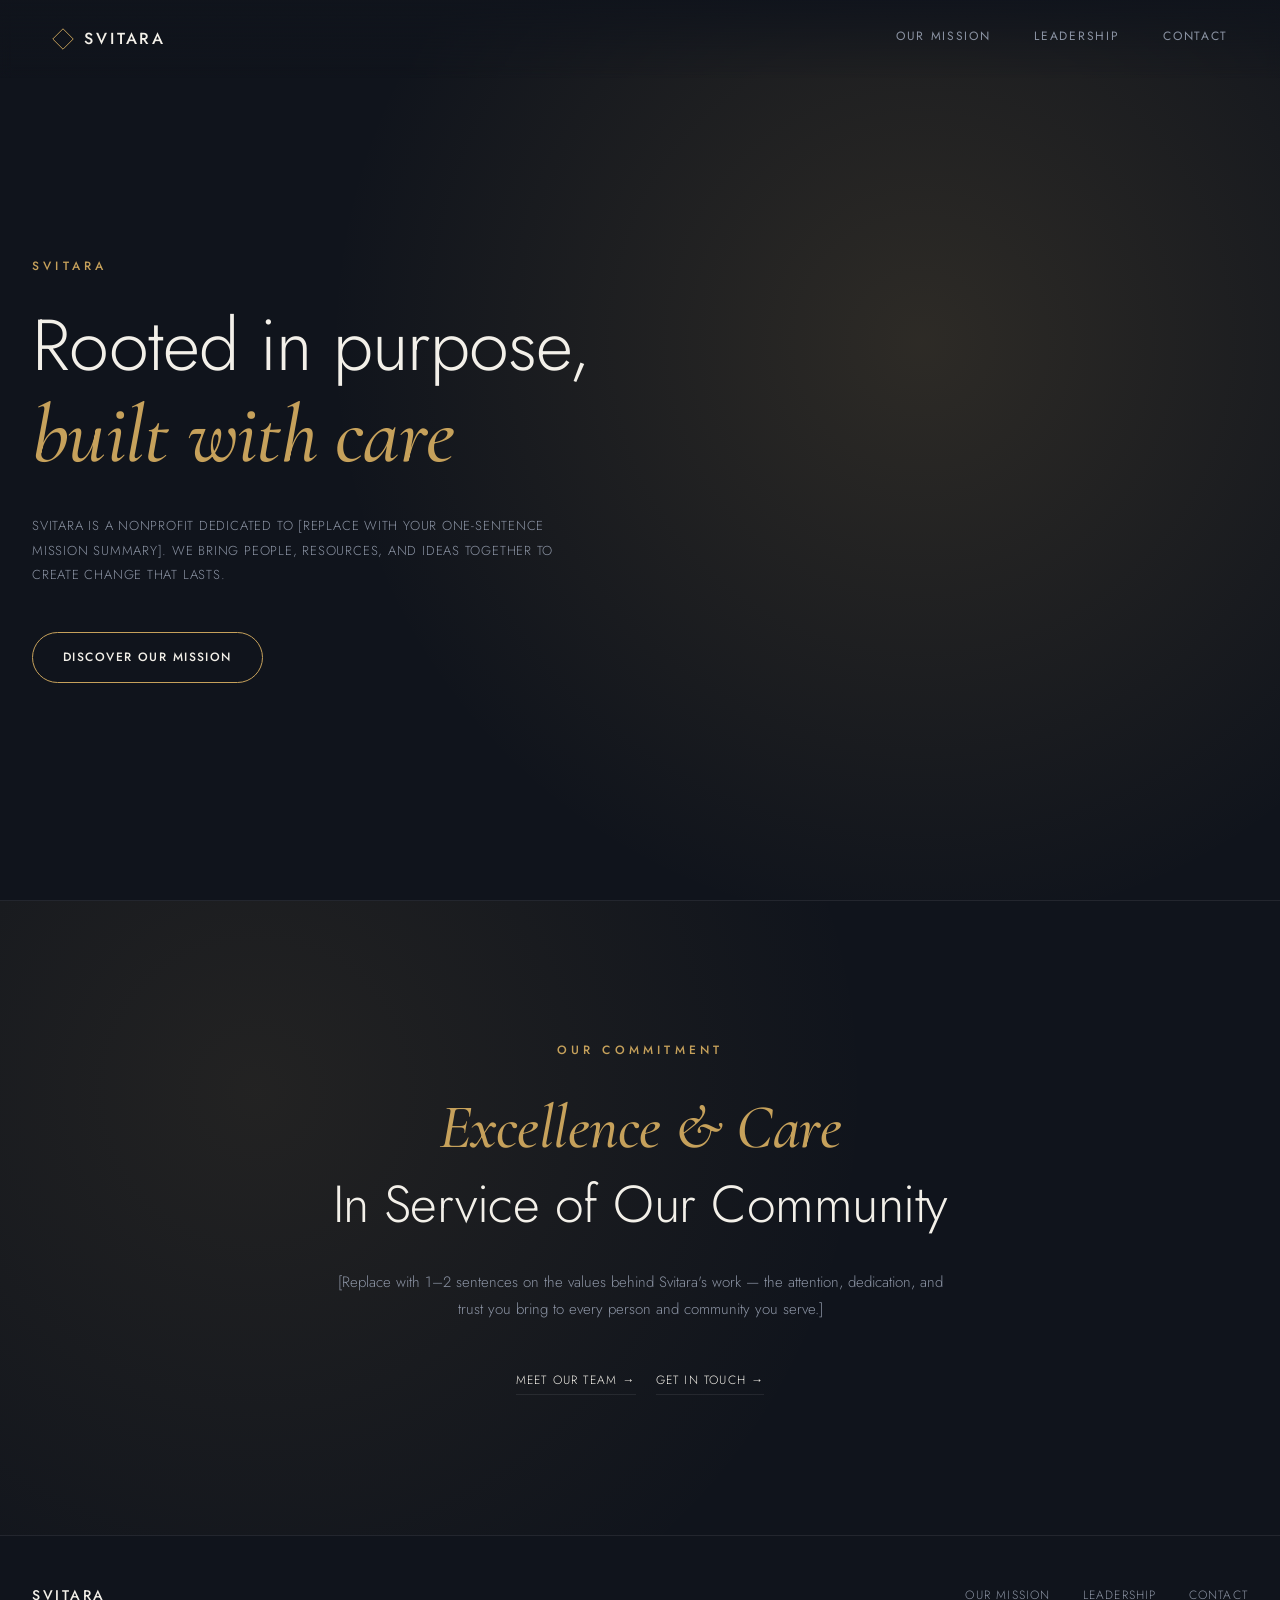
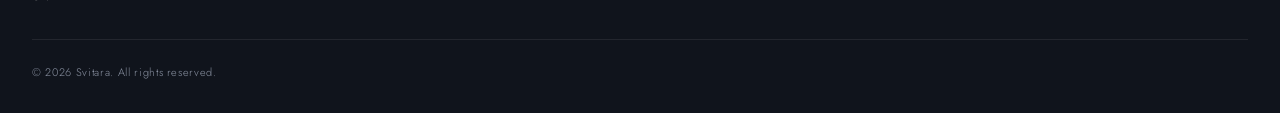
==== index.html @ e7732df7 "Initial site" ====
<!DOCTYPE html>
<html lang="en">
<head>
<meta charset="UTF-8">
<meta name="viewport" content="width=device-width, initial-scale=1.0">
<title>Svitara</title>
<meta name="description" content="Svitara is a nonprofit organization committed to creating lasting, positive change.">
<meta property="og:title" content="Svitara">
<meta property="og:description" content="Svitara is a nonprofit organization committed to creating lasting, positive change.">
<meta property="og:type" content="website">
<link rel="icon" type="image/svg+xml" href="data:image/svg+xml,%3Csvg xmlns='http://www.w3.org/2000/svg' viewBox='0 0 28 28'%3E%3Crect width='28' height='28' fill='%2310141c'/%3E%3Cpath d='M14 4L24 14L14 24L4 14Z' stroke='%23c6a15b' stroke-width='2' fill='none'/%3E%3C/svg%3E">
<link rel="preconnect" href="https://fonts.googleapis.com">
<link rel="preconnect" href="https://fonts.gstatic.com" crossorigin>
<link href="https://fonts.googleapis.com/css2?family=Cormorant+Garamond:ital,wght@0,500;1,500;1,600&family=Jost:wght@300;400;500&display=swap" rel="stylesheet">
<link rel="stylesheet" href="css/styles.css">
</head>
<body>

<header class="site-header">
  <div class="header-inner">
    <a href="index.html" class="logo">
      <svg width="22" height="22" viewBox="0 0 28 28" fill="none"><path d="M14 1L27 14L14 27L1 14Z" stroke="currentColor" stroke-width="1.2"/></svg>
      SVITARA
    </a>

    <nav class="nav-desktop" aria-label="Primary">
      <a href="mission.html">Our Mission</a>
      <a href="leadership.html">Leadership</a>
      <a href="contact.html">Contact</a>
    </nav>

    <button class="nav-toggle" id="navToggle" aria-label="Open menu" aria-expanded="false">
      <span></span><span></span><span></span>
    </button>
  </div>

  <div class="nav-mobile" id="navMobile">
    <a href="mission.html">Our Mission</a>
    <a href="leadership.html">Leadership</a>
    <a href="contact.html">Contact</a>
  </div>
</header>

<main>

  <!-- HERO -->
  <section class="hero">
    <div class="hero-inner reveal">
      <p class="eyebrow">SVITARA</p>
      <h1>Rooted in purpose,<span class="accent">built with care</span></h1>
      <p class="hero-sub">Svitara is a nonprofit dedicated to [replace with your one-sentence mission summary]. We bring people, resources, and ideas together to create change that lasts.</p>
      <a href="mission.html" class="btn btn-primary">Discover Our Mission</a>
    </div>
  </section>

  <!-- CLOSING STATEMENT — the page ends here -->
  <section class="statement">
    <div class="statement-inner reveal">
      <p class="statement-label">OUR COMMITMENT</p>
      <h2><span class="accent">Excellence &amp; Care</span>In Service of Our Community</h2>
      <p class="statement-body">[Replace with 1–2 sentences on the values behind Svitara's work — the attention, dedication, and trust you bring to every person and community you serve.]</p>
      <div class="statement-actions">
        <a href="leadership.html" class="link-arrow">Meet Our Team →</a>
        <a href="contact.html" class="link-arrow">Get in Touch →</a>
      </div>
    </div>
  </section>

</main>

<footer class="site-footer">
  <div class="footer-inner">
    <span class="footer-logo">SVITARA</span>
    <nav class="footer-nav">
      <a href="mission.html">Our Mission</a>
      <a href="leadership.html">Leadership</a>
      <a href="contact.html">Contact</a>
    </nav>
    <span class="footer-copy">&copy; 2026 Svitara. All rights reserved.</span>
  </div>
</footer>

<script src="js/main.js"></script>
</body>
</html>
---- css/styles.css ----
:root {
  --bg: #10141c;
  --bg-alt: #171d28;
  --fg: #f3f0e9;
  --fg-muted: #8b93a3;
  --border: rgba(255,255,255,0.08);
  --accent: #c6a15b;
  --font-head: 'Jost', 'Helvetica Neue', Arial, sans-serif;
  --font-serif: 'Cormorant Garamond', Georgia, serif;
  --font-body: 'Jost', 'Helvetica Neue', Arial, sans-serif;
}

* { box-sizing: border-box; }

html { scroll-behavior: smooth; }

body {
  margin: 0;
  background: var(--bg);
  color: var(--fg);
  font-family: var(--font-body);
  font-weight: 300;
  line-height: 1.6;
  -webkit-font-smoothing: antialiased;
}

a { color: inherit; text-decoration: none; }

h1, h2, h3 {
  font-family: var(--font-head);
  margin: 0;
  font-weight: 400;
  letter-spacing: -0.01em;
}

p { margin: 0; }

.accent {
  font-family: var(--font-serif);
  font-style: italic;
  font-weight: 500;
  color: var(--accent);
}

/* ---------- Header ---------- */

.site-header {
  position: fixed;
  top: 0;
  left: 0;
  right: 0;
  z-index: 100;
  background: linear-gradient(to bottom, rgba(16,20,28,0.95), rgba(16,20,28,0));
  backdrop-filter: blur(6px);
}

.header-inner {
  max-width: 1240px;
  margin: 0 auto;
  padding: 26px 32px;
  display: flex;
  align-items: center;
  justify-content: space-between;
}

.logo {
  display: flex;
  align-items: center;
  gap: 10px;
  font-family: var(--font-head);
  font-weight: 500;
  font-size: 16px;
  letter-spacing: 0.18em;
}

.logo svg { display: block; color: var(--accent); }

.nav-desktop {
  display: flex;
  gap: 44px;
}

.nav-desktop a {
  font-size: 12px;
  font-weight: 400;
  letter-spacing: 0.14em;
  text-transform: uppercase;
  color: var(--fg-muted);
  transition: color 0.2s ease;
  padding-bottom: 4px;
  border-bottom: 1px solid transparent;
}

.nav-desktop a:hover { color: var(--fg); }

.nav-desktop a.active {
  color: var(--fg);
  border-bottom-color: var(--accent);
}

.nav-toggle {
  display: none;
  flex-direction: column;
  justify-content: center;
  gap: 5px;
  width: 32px;
  height: 32px;
  background: none;
  border: none;
  cursor: pointer;
  padding: 0;
}

.nav-toggle span {
  display: block;
  height: 1px;
  width: 100%;
  background: var(--fg);
}

.nav-mobile {
  display: none;
  flex-direction: column;
  padding: 0 32px 24px;
  gap: 18px;
}

.nav-mobile a {
  font-size: 14px;
  letter-spacing: 0.08em;
  text-transform: uppercase;
  color: var(--fg-muted);
}

.nav-mobile a.active { color: var(--accent); }

.nav-mobile.open { display: flex; }

/* ---------- Hero ---------- */

.hero {
  position: relative;
  min-height: 100vh;
  display: flex;
  align-items: center;
  padding: 140px 32px 100px;
  overflow: hidden;
}

.hero::before {
  content: "";
  position: absolute;
  inset: 0;
  background: radial-gradient(circle at 72% 38%, rgba(198,161,91,0.16), transparent 55%);
  pointer-events: none;
}

.hero-inner {
  position: relative;
  max-width: 1240px;
  margin: 0 auto;
  width: 100%;
}

.eyebrow {
  font-size: 12px;
  letter-spacing: 0.35em;
  color: var(--accent);
  margin-bottom: 28px;
  font-weight: 500;
}

.hero h1 {
  font-size: clamp(38px, 6vw, 72px);
  line-height: 1.15;
  font-weight: 300;
  max-width: 780px;
}

.hero h1 .accent {
  display: block;
  font-size: 1.15em;
}

.hero-sub {
  margin-top: 32px;
  max-width: 560px;
  font-size: 13px;
  letter-spacing: 0.06em;
  text-transform: uppercase;
  color: var(--fg-muted);
  line-height: 1.9;
}

.btn {
  display: inline-block;
  margin-top: 44px;
  padding: 15px 30px;
  border-radius: 999px;
  font-size: 12px;
  font-weight: 500;
  letter-spacing: 0.12em;
  text-transform: uppercase;
  border: 1px solid var(--accent);
  transition: background 0.2s ease, color 0.2s ease;
}

.btn-primary {
  background: transparent;
  color: var(--fg);
}

.btn-primary:hover {
  background: var(--accent);
  color: var(--bg);
}

/* ---------- Statement (closing section on landing page) ---------- */

.statement {
  position: relative;
  padding: 140px 32px;
  border-top: 1px solid var(--border);
  overflow: hidden;
}

.statement::before {
  content: "";
  position: absolute;
  inset: 0;
  background: radial-gradient(circle at 20% 30%, rgba(198,161,91,0.10), transparent 55%);
  pointer-events: none;
}

.statement-inner {
  position: relative;
  max-width: 900px;
  margin: 0 auto;
  text-align: center;
}

.statement-label {
  font-size: 12px;
  letter-spacing: 0.35em;
  color: var(--accent);
  font-weight: 500;
  margin-bottom: 28px;
}

.statement h2 {
  font-size: clamp(30px, 5vw, 52px);
  line-height: 1.25;
  font-weight: 300;
}

.statement h2 .accent {
  display: block;
  font-size: 1.2em;
  margin-bottom: 6px;
}

.statement-body {
  margin-top: 32px;
  font-size: 15px;
  color: var(--fg-muted);
  line-height: 1.8;
  max-width: 620px;
  margin-left: auto;
  margin-right: auto;
}

.statement-actions {
  margin-top: 48px;
  display: flex;
  gap: 20px;
  justify-content: center;
  flex-wrap: wrap;
}

.link-arrow {
  font-size: 12px;
  letter-spacing: 0.1em;
  text-transform: uppercase;
  color: var(--fg);
  border-bottom: 1px solid var(--border);
  padding-bottom: 4px;
  transition: border-color 0.2s ease, color 0.2s ease;
}

.link-arrow:hover {
  color: var(--accent);
  border-color: var(--accent);
}

/* ---------- Page hero (subpages) ---------- */

.page-hero {
  padding: 160px 32px 80px;
  border-bottom: 1px solid var(--border);
}

.page-hero-inner {
  max-width: 1240px;
  margin: 0 auto;
}

.page-hero h1 {
  font-size: clamp(32px, 5vw, 56px);
  font-weight: 300;
  max-width: 780px;
  margin-top: 20px;
}

.page-hero-body {
  margin-top: 28px;
  max-width: 620px;
  font-size: 16px;
  color: var(--fg-muted);
  line-height: 1.8;
}

/* ---------- Sections ---------- */

.section {
  padding: 100px 32px;
}

.section-alt { background: var(--bg-alt); }

.section-inner {
  max-width: 1240px;
  margin: 0 auto;
}

/* ---------- Pillars ---------- */

.pillars {
  display: grid;
  grid-template-columns: repeat(3, 1fr);
  gap: 48px;
}

.pillar-index {
  font-family: var(--font-serif);
  font-style: italic;
  font-size: 22px;
  color: var(--accent);
}

.pillar h3 {
  font-size: 19px;
  font-weight: 400;
  margin-top: 18px;
  margin-bottom: 12px;
}

.pillar p {
  color: var(--fg-muted);
  font-size: 14px;
  line-height: 1.8;
}

/* ---------- Leadership ---------- */

.team-grid {
  display: grid;
  grid-template-columns: repeat(3, 1fr);
  gap: 48px;
}

.team-photo {
  width: 100%;
  aspect-ratio: 4 / 5;
  border-radius: 2px;
  background: linear-gradient(150deg, #1c2331, #262f41);
  margin-bottom: 22px;
  border: 1px solid var(--border);
}

.team-card h3 {
  font-size: 18px;
  font-weight: 400;
  margin-bottom: 4px;
}

.team-title {
  font-family: var(--font-serif);
  font-style: italic;
  font-size: 16px;
  color: var(--accent);
  margin-bottom: 14px;
}

.team-bio {
  font-size: 14px;
  color: var(--fg-muted);
  line-height: 1.8;
}

/* ---------- Contact ---------- */

.contact-grid {
  display: grid;
  grid-template-columns: repeat(3, 1fr);
  gap: 48px;
}

.contact-label {
  display: block;
  font-size: 12px;
  letter-spacing: 0.14em;
  text-transform: uppercase;
  color: var(--fg-muted);
  margin-bottom: 12px;
}

.contact-item a,
.contact-item span.value {
  font-family: var(--font-serif);
  font-style: italic;
  font-size: 22px;
  color: var(--fg);
}

.contact-item a:hover { color: var(--accent); }

/* ---------- Footer ---------- */

.site-footer {
  border-top: 1px solid var(--border);
  padding: 48px 32px 32px;
}

.footer-inner {
  max-width: 1240px;
  margin: 0 auto;
  display: flex;
  justify-content: space-between;
  align-items: center;
  flex-wrap: wrap;
  gap: 24px;
}

.footer-logo {
  font-family: var(--font-head);
  font-weight: 500;
  font-size: 14px;
  letter-spacing: 0.18em;
}

.footer-nav {
  display: flex;
  gap: 32px;
}

.footer-nav a {
  font-size: 12px;
  letter-spacing: 0.1em;
  text-transform: uppercase;
  color: var(--fg-muted);
}

.footer-nav a:hover { color: var(--accent); }

.footer-copy {
  font-size: 11px;
  letter-spacing: 0.06em;
  color: var(--fg-muted);
  width: 100%;
  padding-top: 24px;
  border-top: 1px solid var(--border);
  margin-top: 8px;
}

/* ---------- Reveal animation ---------- */

.reveal {
  opacity: 0;
  transform: translateY(24px);
  transition: opacity 0.8s ease, transform 0.8s ease;
}

.reveal.visible {
  opacity: 1;
  transform: translateY(0);
}

/* ---------- Responsive ---------- */

@media (max-width: 860px) {
  .pillars, .team-grid, .contact-grid {
    grid-template-columns: 1fr;
    gap: 40px;
  }
}

@media (max-width: 720px) {
  .nav-desktop { display: none; }
  .nav-toggle { display: flex; }
  .section { padding: 72px 24px; }
  .hero { padding: 120px 24px 72px; }
  .statement { padding: 96px 24px; }
  .page-hero { padding: 132px 24px 56px; }
  .statement-actions { flex-direction: column; }
  .footer-inner { flex-direction: column; align-items: flex-start; }
}
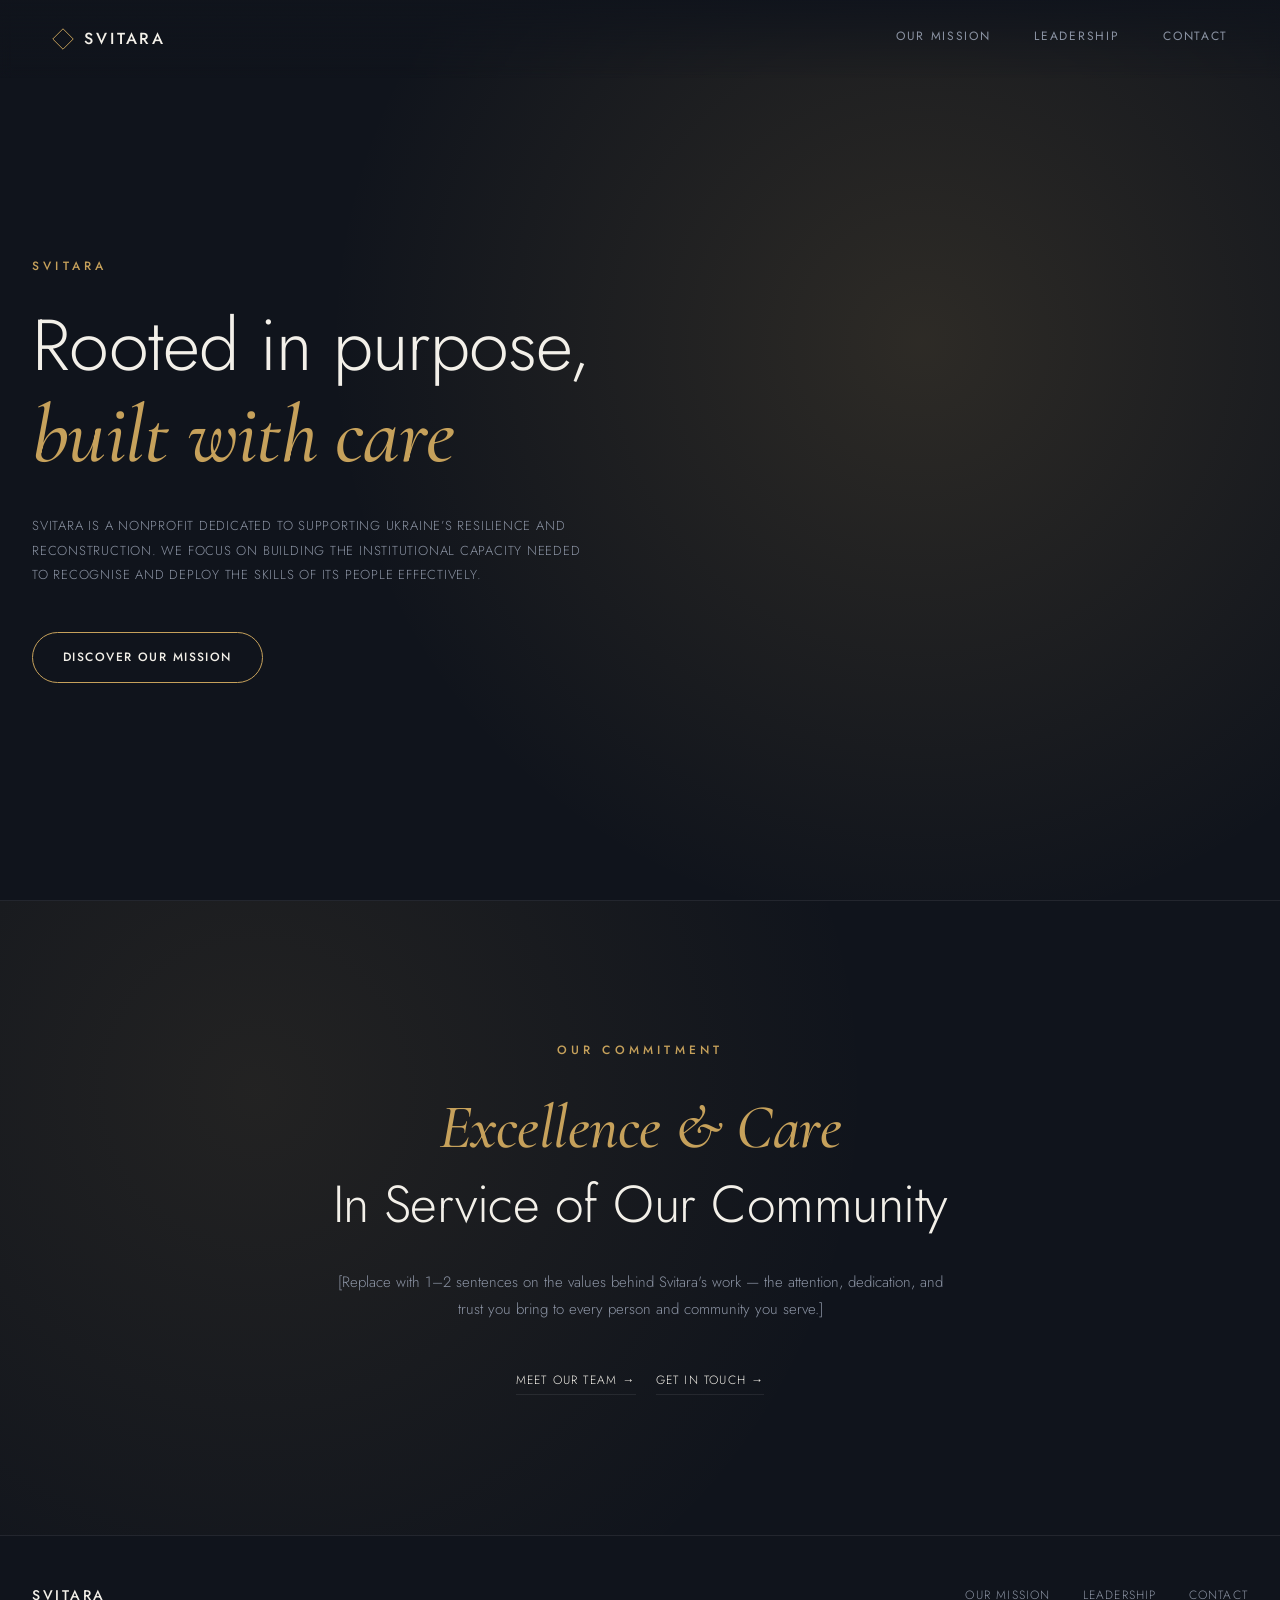
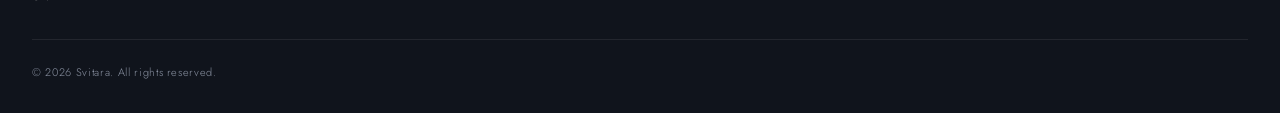
==== commit 33cdeb9b: "Update hero body text" ====
--- a/index.html
+++ b/index.html
@@ -48,7 +48,7 @@
     <div class="hero-inner reveal">
       <p class="eyebrow">SVITARA</p>
       <h1>Rooted in purpose,<span class="accent">built with care</span></h1>
-      <p class="hero-sub">Svitara is a nonprofit dedicated to [replace with your one-sentence mission summary]. We bring people, resources, and ideas together to create change that lasts.</p>
+      <p class="hero-sub">Svitara is a nonprofit dedicated to supporting Ukraine’s resilience and reconstruction. We focus on building the institutional capacity needed to recognise and deploy the skills of its people effectively.</p>
       <a href="mission.html" class="btn btn-primary">Discover Our Mission</a>
     </div>
   </section>
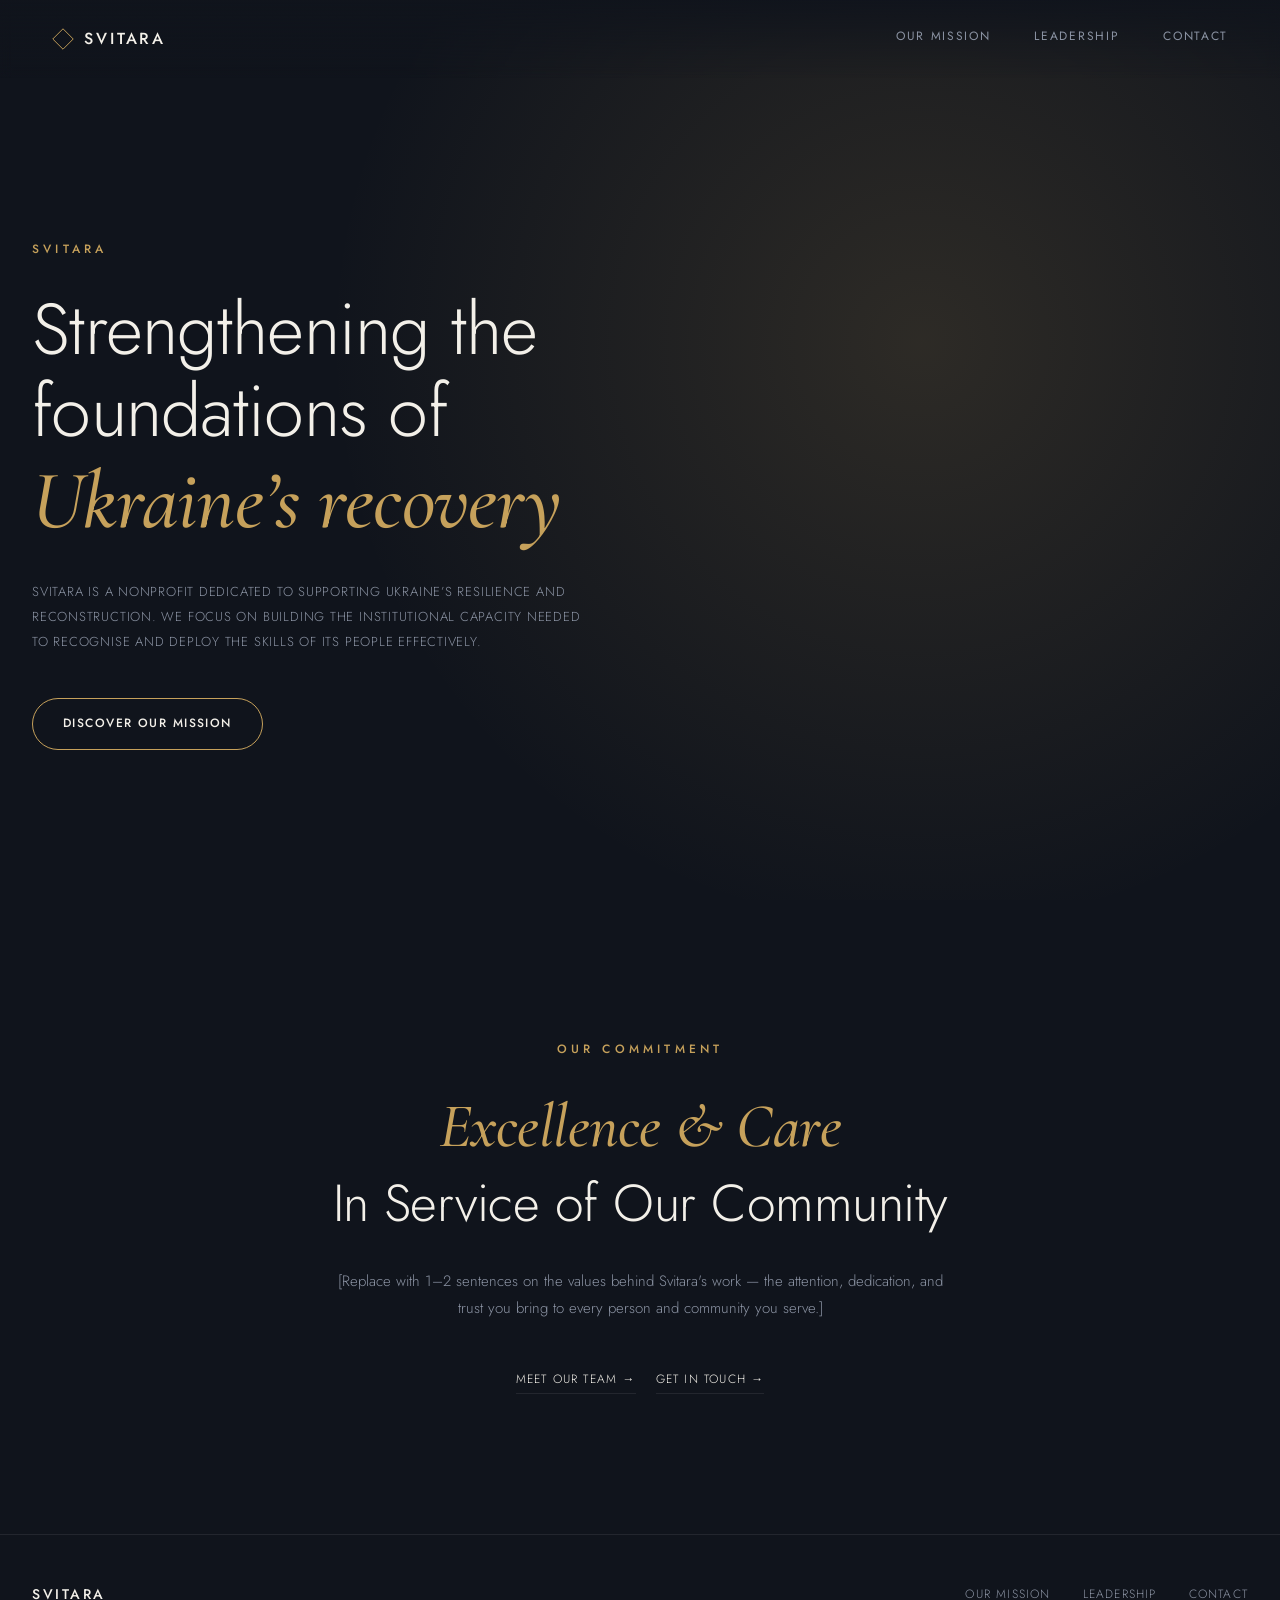
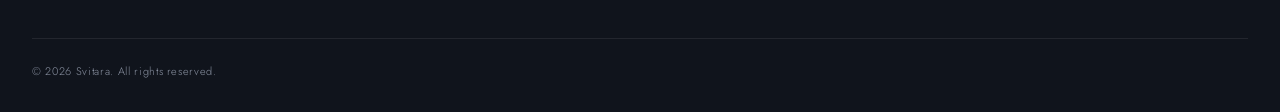
==== commit 44fdb420: "Update homepage hero headline" ====
--- a/index.html
+++ b/index.html
@@ -47,7 +47,7 @@
   <section class="hero">
     <div class="hero-inner reveal">
       <p class="eyebrow">SVITARA</p>
-      <h1>Rooted in purpose,<span class="accent">built with care</span></h1>
+      <h1>Strengthening the foundations of<span class="accent">Ukraine’s recovery</span></h1>
       <p class="hero-sub">Svitara is a nonprofit dedicated to supporting Ukraine’s resilience and reconstruction. We focus on building the institutional capacity needed to recognise and deploy the skills of its people effectively.</p>
       <a href="mission.html" class="btn btn-primary">Discover Our Mission</a>
     </div>
--- a/css/styles.css
+++ b/css/styles.css
@@ -143,7 +143,7 @@
   min-height: 100vh;
   display: flex;
   align-items: center;
-  padding: 140px 32px 100px;
+  padding: 190px 32px 100px;
   overflow: hidden;
 }
 
@@ -220,16 +220,7 @@
 .statement {
   position: relative;
   padding: 140px 32px;
-  border-top: 1px solid var(--border);
   overflow: hidden;
-}
-
-.statement::before {
-  content: "";
-  position: absolute;
-  inset: 0;
-  background: radial-gradient(circle at 20% 30%, rgba(198,161,91,0.10), transparent 55%);
-  pointer-events: none;
 }
 
 .statement-inner {
@@ -309,6 +300,13 @@
   font-weight: 300;
   max-width: 780px;
   margin-top: 20px;
+}
+
+.page-hero h1.mission-statement {
+  font-size: clamp(22px, 2.7vw, 34px);
+  line-height: 1.65;
+  font-weight: 300;
+  max-width: 1100px;
 }
 
 .page-hero-body {
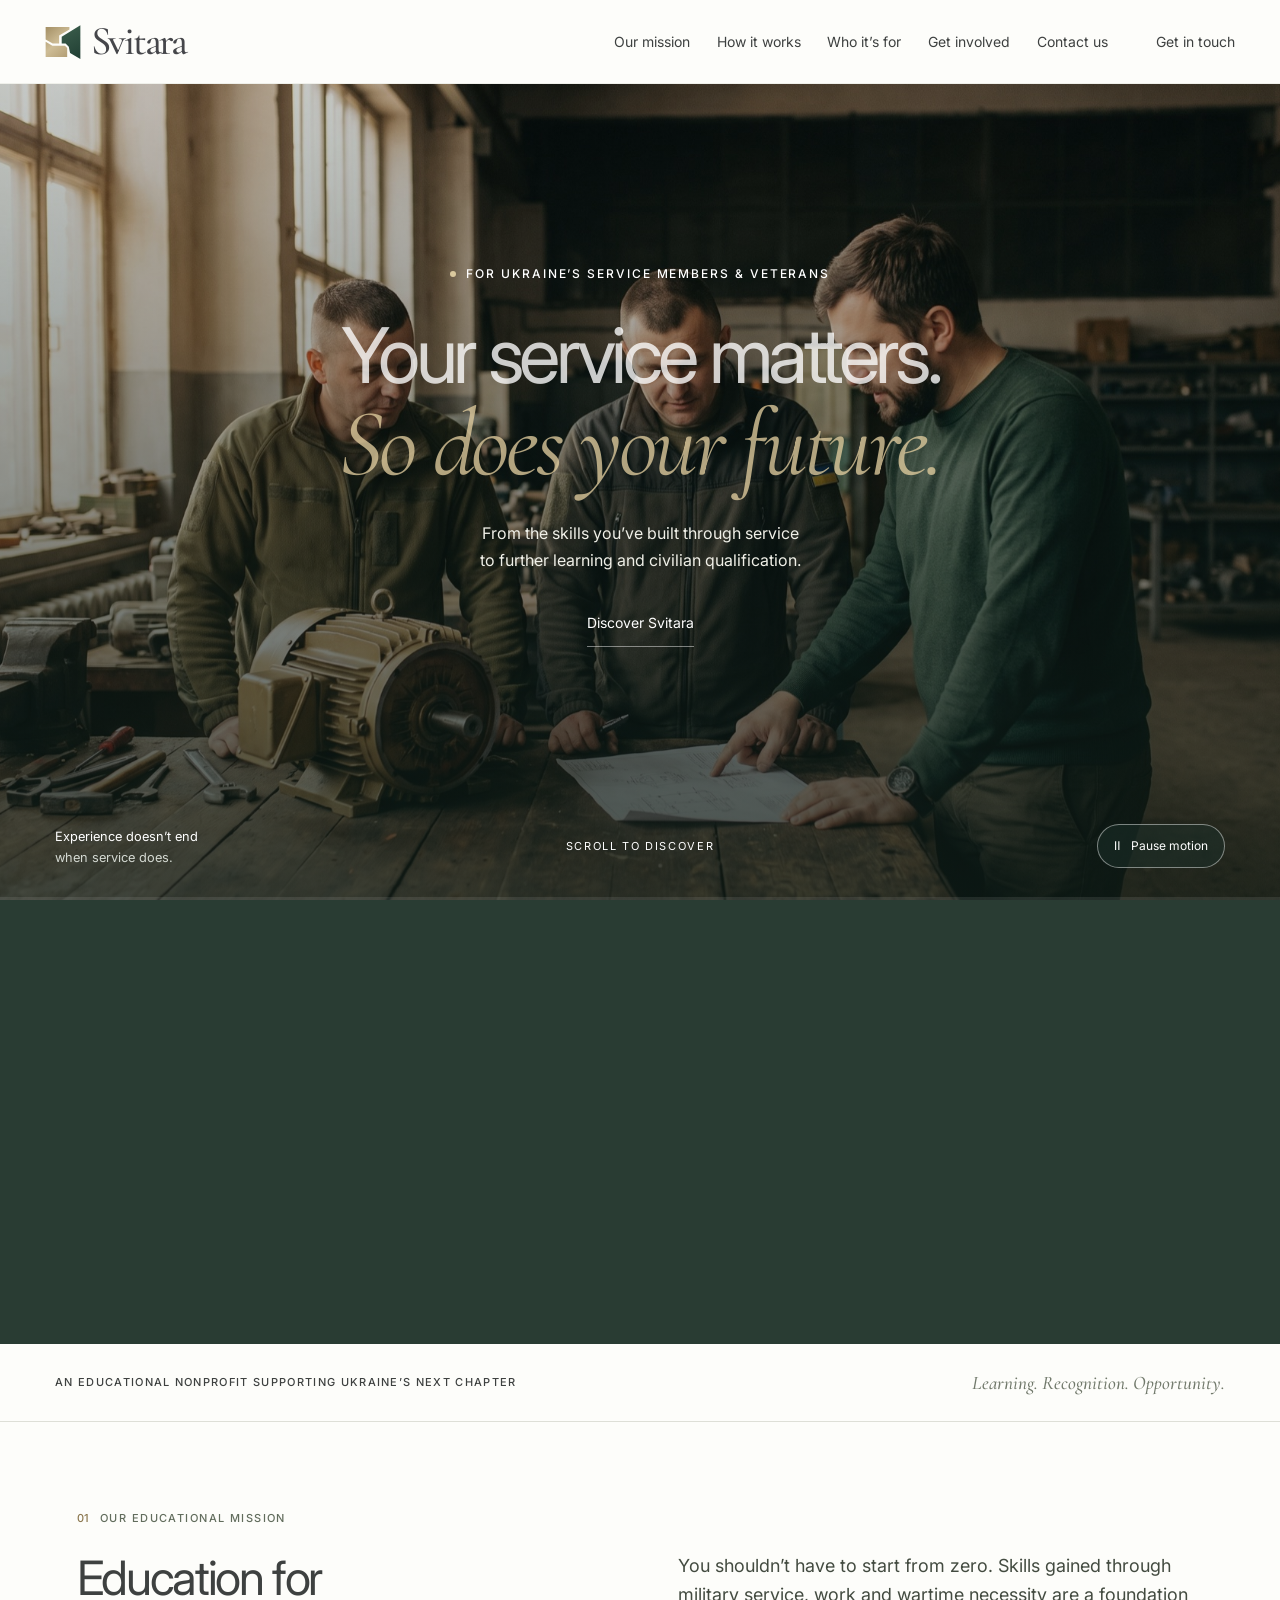
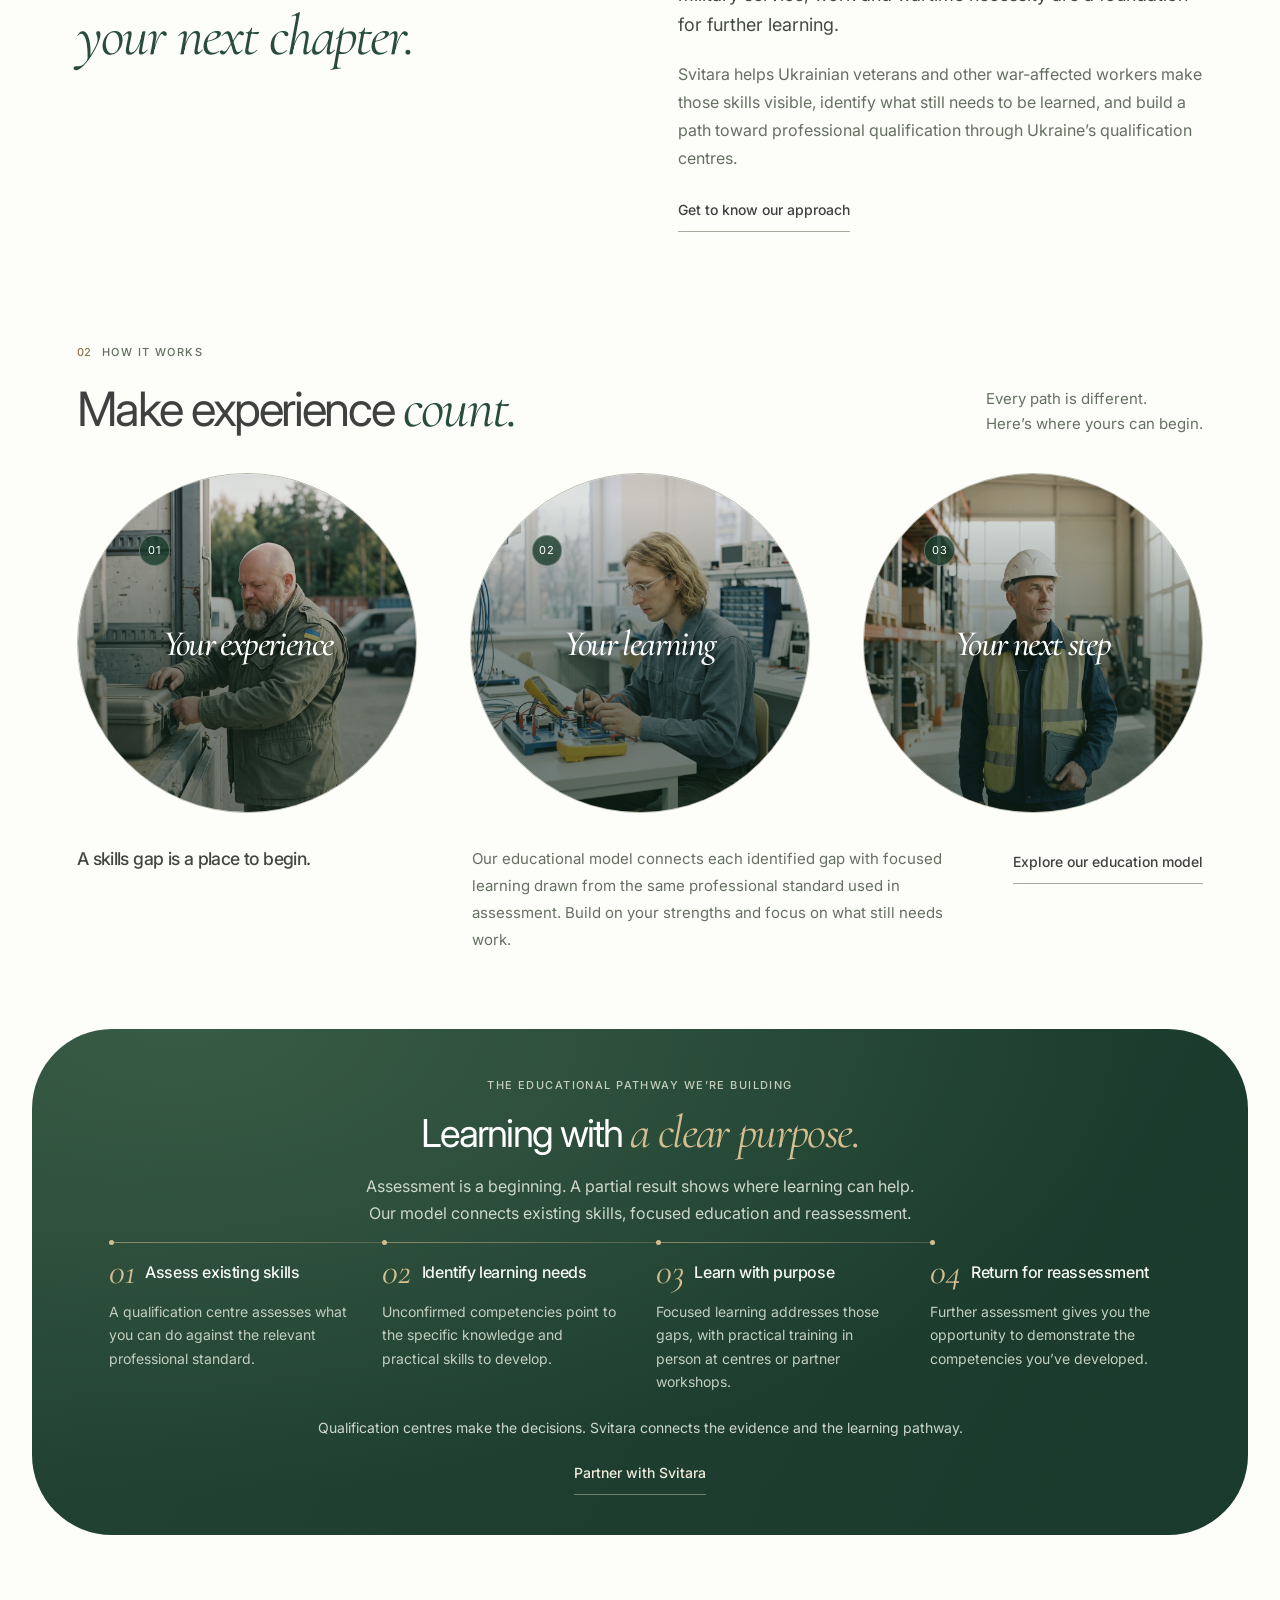
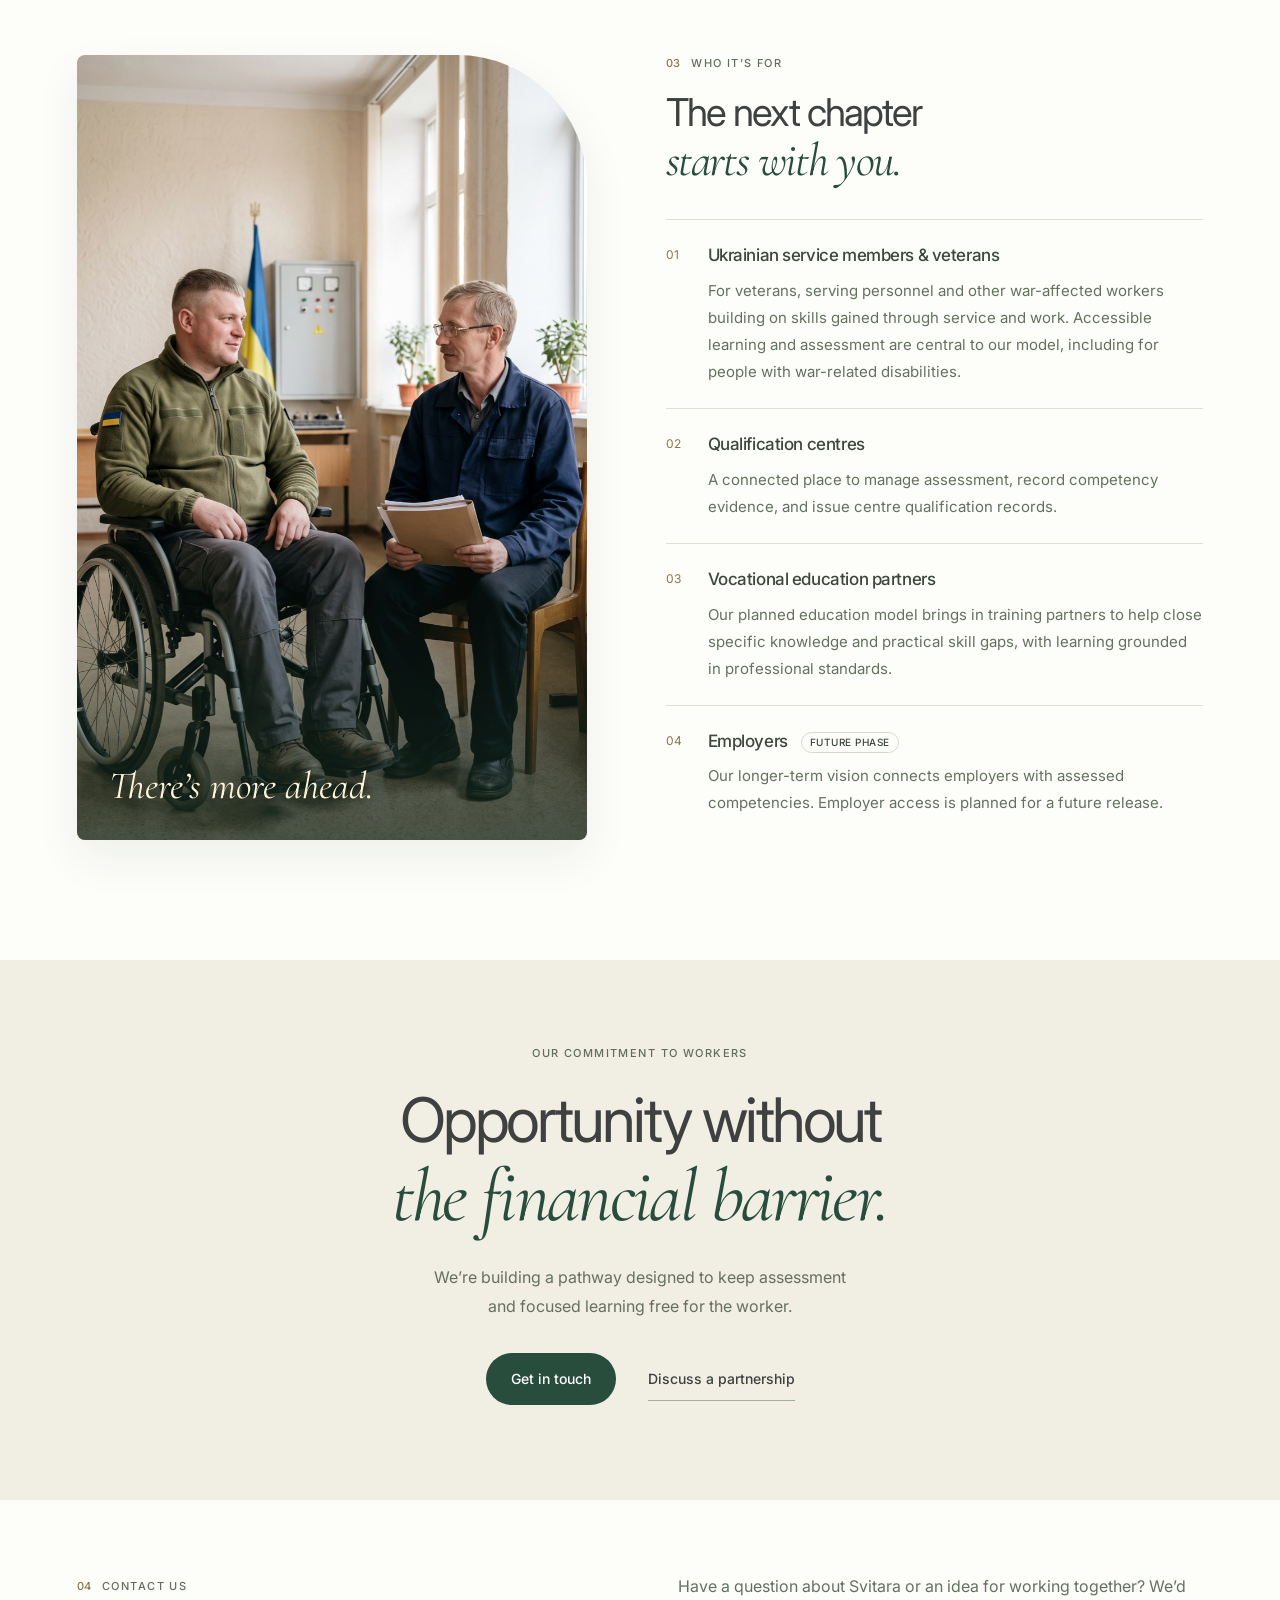
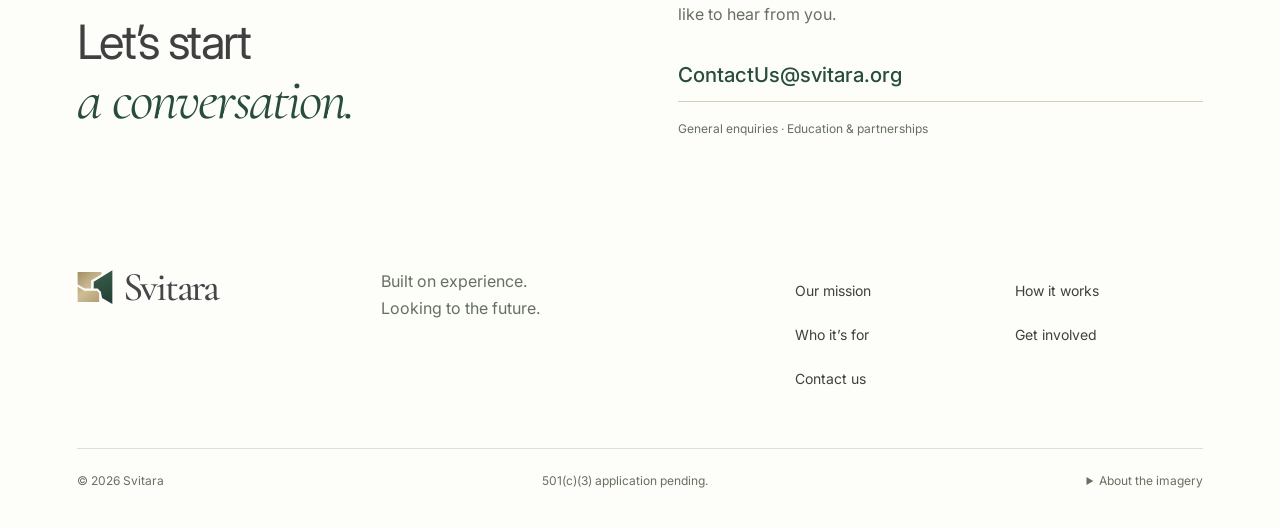
==== commit 22632353: "Replace site with new Nuxt-generated Svitara public website (2026-09-20 export)" ====
--- a/index.html
+++ b/index.html
@@ -1,85 +1 @@
-<!DOCTYPE html>
-<html lang="en">
-<head>
-<meta charset="UTF-8">
-<meta name="viewport" content="width=device-width, initial-scale=1.0">
-<title>Svitara</title>
-<meta name="description" content="Svitara is a nonprofit organization committed to creating lasting, positive change.">
-<meta property="og:title" content="Svitara">
-<meta property="og:description" content="Svitara is a nonprofit organization committed to creating lasting, positive change.">
-<meta property="og:type" content="website">
-<link rel="icon" type="image/svg+xml" href="data:image/svg+xml,%3Csvg xmlns='http://www.w3.org/2000/svg' viewBox='0 0 28 28'%3E%3Crect width='28' height='28' fill='%2310141c'/%3E%3Cpath d='M14 4L24 14L14 24L4 14Z' stroke='%23c6a15b' stroke-width='2' fill='none'/%3E%3C/svg%3E">
-<link rel="preconnect" href="https://fonts.googleapis.com">
-<link rel="preconnect" href="https://fonts.gstatic.com" crossorigin>
-<link href="https://fonts.googleapis.com/css2?family=Cormorant+Garamond:ital,wght@0,500;1,500;1,600&family=Jost:wght@300;400;500&display=swap" rel="stylesheet">
-<link rel="stylesheet" href="css/styles.css">
-</head>
-<body>
-
-<header class="site-header">
-  <div class="header-inner">
-    <a href="index.html" class="logo">
-      <svg width="22" height="22" viewBox="0 0 28 28" fill="none"><path d="M14 1L27 14L14 27L1 14Z" stroke="currentColor" stroke-width="1.2"/></svg>
-      SVITARA
-    </a>
-
-    <nav class="nav-desktop" aria-label="Primary">
-      <a href="mission.html">Our Mission</a>
-      <a href="leadership.html">Leadership</a>
-      <a href="contact.html">Contact</a>
-    </nav>
-
-    <button class="nav-toggle" id="navToggle" aria-label="Open menu" aria-expanded="false">
-      <span></span><span></span><span></span>
-    </button>
-  </div>
-
-  <div class="nav-mobile" id="navMobile">
-    <a href="mission.html">Our Mission</a>
-    <a href="leadership.html">Leadership</a>
-    <a href="contact.html">Contact</a>
-  </div>
-</header>
-
-<main>
-
-  <!-- HERO -->
-  <section class="hero">
-    <div class="hero-inner reveal">
-      <p class="eyebrow">SVITARA</p>
-      <h1>Strengthening the foundations of<span class="accent">Ukraine’s recovery</span></h1>
-      <p class="hero-sub">Svitara is a nonprofit dedicated to supporting Ukraine’s resilience and reconstruction. We focus on building the institutional capacity needed to recognise and deploy the skills of its people effectively.</p>
-      <a href="mission.html" class="btn btn-primary">Discover Our Mission</a>
-    </div>
-  </section>
-
-  <!-- CLOSING STATEMENT — the page ends here -->
-  <section class="statement">
-    <div class="statement-inner reveal">
-      <p class="statement-label">OUR COMMITMENT</p>
-      <h2><span class="accent">Excellence &amp; Care</span>In Service of Our Community</h2>
-      <p class="statement-body">[Replace with 1–2 sentences on the values behind Svitara's work — the attention, dedication, and trust you bring to every person and community you serve.]</p>
-      <div class="statement-actions">
-        <a href="leadership.html" class="link-arrow">Meet Our Team →</a>
-        <a href="contact.html" class="link-arrow">Get in Touch →</a>
-      </div>
-    </div>
-  </section>
-
-</main>
-
-<footer class="site-footer">
-  <div class="footer-inner">
-    <span class="footer-logo">SVITARA</span>
-    <nav class="footer-nav">
-      <a href="mission.html">Our Mission</a>
-      <a href="leadership.html">Leadership</a>
-      <a href="contact.html">Contact</a>
-    </nav>
-    <span class="footer-copy">&copy; 2026 Svitara. All rights reserved.</span>
-  </div>
-</footer>
-
-<script src="js/main.js"></script>
-</body>
-</html>
+<!DOCTYPE html><html  lang="en"><head><meta charset="utf-8"><meta name="viewport" content="width=device-width, initial-scale=1"><title>Svitara — Your service matters. So does your future.</title><link rel="preconnect" href="https://fonts.googleapis.com"><link rel="preconnect" href="https://fonts.gstatic.com" crossorigin><script type="importmap">{"imports":{"#entry":"/_nuxt/BGjaLnkW.js"}}</script><link rel="stylesheet" href="https://fonts.googleapis.com/css2?family=Inter:wght@400;500;600;650;700;800&display=swap"><link rel="stylesheet" href="https://fonts.googleapis.com/css2?family=Cormorant+Garamond:ital,wght@0,400;0,500;0,600;1,400;1,500&display=swap"><style>.svitara-brand[data-v-3bf9a1b2]{color:#45464a;white-space:nowrap;align-items:center;gap:.62rem;display:inline-flex}.svitara-brand svg[data-v-3bf9a1b2]{flex:none;width:2.25rem;height:2.25rem}.svitara-brand>span[data-v-3bf9a1b2]{letter-spacing:-.055em;font:500 2.55rem/.95 Cormorant Garamond,Georgia,serif}</style><style>.hero-scroll[data-v-30d5ba0c]{background:#293c33;height:140svh}.hero-stage[data-v-30d5ba0c]{color:#fff;height:calc(100svh - 84px);min-height:580px;position:sticky;top:84px;overflow:hidden}.hero-image[data-v-30d5ba0c],.hero-shade[data-v-30d5ba0c],.hero-video[data-v-30d5ba0c]{width:100%;height:100%;position:absolute;inset:0}.hero-image[data-v-30d5ba0c],.hero-video[data-v-30d5ba0c]{-o-object-fit:cover;object-fit:cover;-o-object-position:center top;object-position:center top}.hero-video[data-v-30d5ba0c]{opacity:0;transition:opacity .35s}.hero-video.is-ready[data-v-30d5ba0c]{opacity:1}.hero-shade[data-v-30d5ba0c]{background:linear-gradient(#0f1d183d,#0f1d1875 48%,#0f1d18bf)}.hero-copy[data-v-30d5ba0c]{z-index:1;text-align:center;flex-direction:column;justify-content:center;height:100%;padding:1.5rem 1.5rem 6rem;position:relative}.hero-copy[data-v-30d5ba0c],.hero-eyebrow[data-v-30d5ba0c]{align-items:center;display:flex}.hero-eyebrow[data-v-30d5ba0c]{letter-spacing:.16em;gap:.65rem;margin:0 0 2rem;font-size:.75rem;font-weight:500}.hero-eyebrow span[data-v-30d5ba0c]{background:#dac99e;border-radius:50%;flex:none;width:.38rem;height:.38rem}h1[data-v-30d5ba0c]{color:#fff;opacity:.78;letter-spacing:-.06em;font-size:clamp(3.3rem,6vw,6.5rem);font-weight:400;line-height:1.08}h1 em[data-v-30d5ba0c]{color:#e0cc9e;letter-spacing:-.035em;font:italic 400 1.24em/.96 Cormorant Garamond,Georgia,serif}.hero-description[data-v-30d5ba0c]{color:#f0f0e8;margin:1.9rem 0 1.8rem;font-size:1rem;line-height:1.7}.hero-link[data-v-30d5ba0c]{color:#fff;border-bottom:1px solid #ffffff73;align-items:center;gap:2.5rem;min-height:44px;padding-bottom:.3rem;font-size:.875rem;text-decoration:none;display:inline-flex}.hero-link[data-v-30d5ba0c]:hover{color:#e0cc9e;border-color:#e0cc9e}.hero-bottom[data-v-30d5ba0c]{z-index:2;grid-template-columns:1fr 1fr 1fr;align-items:end;gap:1rem;display:grid;position:absolute;bottom:2rem;left:4.3%;right:4.3%}.hero-bottom p[data-v-30d5ba0c]{margin:0;font-size:.8rem;line-height:1.6}.hero-bottom p span[data-v-30d5ba0c]{color:#d4d9d2}.scroll-cue[data-v-30d5ba0c]{letter-spacing:.15em;justify-content:center;gap:1.2rem;font-size:.6875rem;text-decoration:none}.motion-toggle[data-v-30d5ba0c],.scroll-cue[data-v-30d5ba0c]{color:#fff;align-items:center;min-height:44px;display:flex}.motion-toggle[data-v-30d5ba0c]{cursor:pointer;background:#1c302a80;border:1px solid #ffffff70;border-radius:999px;justify-self:end;gap:.7rem;padding:.4rem 1rem;font-size:.75rem}.motion-toggle[data-v-30d5ba0c]:hover{background:#1c302acc}.hero-stage[data-v-30d5ba0c] :is(a,button):focus-visible{outline-offset:5px;box-shadow:none;outline:2px solid #f7e0aa}.hero-progress[data-v-30d5ba0c]{z-index:3;background:#ffffff17;height:3px;position:absolute;bottom:0;left:0;right:0}.hero-progress span[data-v-30d5ba0c]{transform-origin:0;background:#c6ad79;height:100%;display:block}.is-still[data-v-30d5ba0c]{height:auto}.is-still .hero-stage[data-v-30d5ba0c]{position:relative;top:0}@media (width<=700px){.hero-stage[data-v-30d5ba0c]{height:calc(100svh - 72px);min-height:570px;top:72px}.hero-copy[data-v-30d5ba0c]{padding-bottom:5rem}.hero-eyebrow[data-v-30d5ba0c]{letter-spacing:.09em;margin-bottom:1.7rem;font-size:.625rem}h1[data-v-30d5ba0c]{font-size:clamp(2.6rem,9vw,4.5rem)}.hero-description[data-v-30d5ba0c]{font-size:.9rem}.hero-bottom[data-v-30d5ba0c]{grid-template-columns:1fr auto;bottom:1.25rem;left:1.25rem;right:1.25rem}.hero-bottom p[data-v-30d5ba0c]{display:none}.scroll-cue[data-v-30d5ba0c]{letter-spacing:.08em;justify-content:start;font-size:.5625rem}.motion-toggle[data-v-30d5ba0c]{padding:.4rem .75rem;font-size:.7rem}}@media (prefers-reduced-motion:reduce){.hero-scroll[data-v-30d5ba0c]{height:auto}.hero-stage[data-v-30d5ba0c]{position:relative;top:0}.hero-video[data-v-30d5ba0c]{display:none}}</style><style>.svitara-site[data-v-a49171fa]{--site-green:#284d3c;--site-ink:#3e4140;--site-muted:#667061;--site-gold:#b8a074;--site-line:#dedfd7;color:var(--site-ink);background:#fdfdfa;font-family:Inter,Arial,sans-serif;font-size:1rem}.svitara-site h2[data-v-a49171fa]{color:var(--site-ink);letter-spacing:-.05em;font-size:clamp(2.3rem,3.7vw,3.7rem);font-weight:400;line-height:1.13}.svitara-site h2 em[data-v-a49171fa]{letter-spacing:-.035em;color:var(--site-green);font-family:Cormorant Garamond,Georgia,serif;font-size:1.22em;font-weight:400}.svitara-site a[data-v-a49171fa]{color:inherit}.svitara-site[data-v-a49171fa] :is(a,button,summary):focus-visible{outline-offset:5px;box-shadow:none;border-radius:2px;outline:2px solid #8e743f}.svitara-site section[id][data-v-a49171fa]{scroll-margin-top:110px}.section-enter[data-v-a49171fa]{transition:opacity .8s ease-out,transform .9s cubic-bezier(.22,1,.36,1)}.section-pending[data-v-a49171fa]{opacity:.25;transform:translateY(28px)}.section-enter[data-v-a49171fa]:focus-within,.section-enter[data-v-a49171fa]:target{opacity:1;transform:none}.section-enter[data-v-a49171fa]:focus-within{transition:none}.site-skip[data-v-a49171fa]{z-index:30;color:#284d3c;background:#fff;padding:.8rem 1.2rem;position:fixed;top:.75rem;left:1rem;transform:translateY(-180%)}.site-skip[data-v-a49171fa]:focus{transform:translateY(0)}.site-header[data-v-a49171fa]{z-index:20;-webkit-backdrop-filter:blur(12px);backdrop-filter:blur(12px);background:#fdfdfaf5;border-bottom:1px solid #dedfd770;justify-content:space-between;align-items:center;gap:2rem;height:84px;padding:0 3.5%;display:flex;position:sticky;top:0}.brand-link[data-v-a49171fa]{text-decoration:none;display:inline-flex}.desktop-nav[data-v-a49171fa]{align-items:center;gap:clamp(1.2rem,2.1vw,2.5rem);margin-left:auto;display:flex}.desktop-nav a[data-v-a49171fa],.sign-in[data-v-a49171fa]{align-items:center;gap:.8rem;min-height:44px;font-size:.875rem;text-decoration:none;display:inline-flex}.desktop-nav a[data-v-a49171fa]:hover,.sign-in[data-v-a49171fa]:hover{color:#8e743f}.header-actions[data-v-a49171fa]{align-items:center;gap:1.9rem;margin-left:1rem;display:flex}.button[data-v-a49171fa]{border:1px solid #0000;border-radius:999px;justify-content:center;align-items:center;gap:2rem;min-height:48px;padding:.9rem 1.5rem;font-size:.875rem;font-weight:500;text-decoration:none;transition:background-color .2s,box-shadow .25s;display:inline-flex}.button-green[data-v-a49171fa]{background:var(--site-green);color:#fff!important}.button-green[data-v-a49171fa]:hover{background:#193829}.menu-toggle[data-v-a49171fa]{display:none}.mobile-nav[data-v-a49171fa]{border-bottom:1px solid var(--site-line);background:#fdfdfa;gap:.2rem;padding:1rem 1.5rem 1.5rem;display:grid;position:absolute;top:100%;left:0;right:0;box-shadow:0 12px 16px #284d3c0c}.mobile-nav a[data-v-a49171fa]{padding:.75rem 0;text-decoration:none}.purpose-strip[data-v-a49171fa]{border-bottom:1px solid var(--site-line);justify-content:space-between;align-items:center;gap:1rem;min-height:78px;padding:1rem 4.3%;display:flex}.purpose-strip span[data-v-a49171fa]:first-child{letter-spacing:.12em;font-size:.6875rem;font-weight:500}.purpose-strip span[data-v-a49171fa]:last-child{color:#71796b;font:italic 500 1.2rem Cormorant Garamond,Georgia,serif}.section-wrap[data-v-a49171fa]{max-width:1500px;margin:0 auto;padding-left:6%;padding-right:6%}.eyebrow[data-v-a49171fa]{color:#626d5d;letter-spacing:.13em;align-items:center;gap:.7rem;font-size:.6875rem;font-weight:500;line-height:1.5;display:flex}.section-index[data-v-a49171fa]{color:#8b774e;letter-spacing:0}.mission[data-v-a49171fa]{padding-top:88px;padding-bottom:88px}.mission>.eyebrow[data-v-a49171fa]{margin-bottom:1.5rem}.mission-body[data-v-a49171fa]{grid-template-columns:repeat(2,minmax(0,1fr));align-items:start;gap:clamp(2.5rem,6vw,6rem);display:grid}.mission-detail[data-v-a49171fa]{gap:1.25rem;max-width:36rem;display:grid}.mission-detail p[data-v-a49171fa]{color:var(--site-muted);font-size:1rem;line-height:1.75}.mission-detail>p[data-v-a49171fa]{color:#434b40;font-size:1.125rem;line-height:1.65}.text-link[data-v-a49171fa]{border-bottom:1px solid #a6ad9f;justify-content:space-between;align-items:center;gap:1.5rem;min-height:44px;padding:.4rem 0;font-size:.875rem;font-weight:500;text-decoration:none;display:inline-flex}.text-link[data-v-a49171fa]:hover{color:#8e743f;border-color:#8e743f}.mission-detail .text-link[data-v-a49171fa]{margin-top:1rem}.approach[data-v-a49171fa]{padding-top:24px;padding-bottom:72px}.section-heading[data-v-a49171fa]{justify-content:space-between;align-items:end;gap:2rem;margin-bottom:2rem;display:flex}.section-heading .eyebrow[data-v-a49171fa]{margin-bottom:1rem}.section-heading>p[data-v-a49171fa]{color:var(--site-muted);padding-bottom:.3rem;font-size:.9375rem;line-height:1.7}.experience-circles[data-v-a49171fa]{grid-template-columns:repeat(3,minmax(0,1fr));justify-items:center;gap:clamp(1.5rem,4vw,3.5rem);display:grid}.experience-circle[data-v-a49171fa]{aspect-ratio:1;isolation:isolate;color:#3e4740;cursor:pointer;background:0 0;border:1px solid #b7bbaf;border-radius:50%;justify-content:center;align-items:center;width:100%;max-width:340px;transition:border-color .3s;display:flex;position:relative;overflow:hidden}.experience-circle[data-v-a49171fa]:hover{background:#eeefe5;border-color:#284d3c}.circle-number[data-v-a49171fa]{letter-spacing:.05em;background:#183b2bc9;border:1px solid #ffffff45;border-radius:50%;place-items:center;width:1.9rem;height:1.9rem;font-size:.6875rem;display:grid;position:absolute;top:18%;left:18%}.circle-title[data-v-a49171fa]{letter-spacing:-.045em;font-size:clamp(1.3rem,2vw,2rem)}.photo-circle[data-v-a49171fa]{color:#fff}.photo-circle img[data-v-a49171fa],.photo-circle[data-v-a49171fa]:after{z-index:-2;-o-object-fit:cover;object-fit:cover;-o-object-position:52% center;object-position:52% center;width:100%;height:100%;position:absolute;inset:0}.photo-circle img[data-v-a49171fa]{filter:saturate(.9)contrast(1.03);transition:transform .7s cubic-bezier(.22,1,.36,1)}.photo-circle[data-v-a49171fa]:after{z-index:-1;content:"";background:linear-gradient(#11281e24 8%,#11281e8c 56%,#11281e99)}.photo-circle .circle-title[data-v-a49171fa]{letter-spacing:-.045em;text-shadow:0 2px 12px #08201566;font:italic 500 clamp(1.65rem,2.8vw,2.6rem) Cormorant Garamond,Georgia,serif}.svitara-site .experience-circle[data-v-a49171fa]:focus-visible{outline-offset:6px;border-radius:50%}.step-detail[data-v-a49171fa]{grid-template-columns:1fr 1.4fr auto;align-items:start;gap:2rem;min-height:144px;padding-top:2rem;display:grid}.step-detail h3[data-v-a49171fa]{color:#42483f;letter-spacing:-.035em;font-size:1.1rem;font-weight:500;line-height:1.6}.step-detail p[data-v-a49171fa]{color:var(--site-muted);font-size:.9375rem;line-height:1.8}.step-detail .text-link[data-v-a49171fa]{align-self:start;margin-top:-.35rem}.qualification-section[data-v-a49171fa]{color:#e9eee3;background:radial-gradient(at 12% 0,#385b45,#0000 65%),linear-gradient(120deg,#234434,#193a2c);border-radius:80px;margin:0 2.5%}.qualification-inner[data-v-a49171fa]{text-align:center;max-width:1250px;margin:0 auto;padding:48px 5% 40px}.qualification-inner>.eyebrow[data-v-a49171fa]{color:#c3cebb;justify-content:center;margin-bottom:.75rem}.qualification-inner h2[data-v-a49171fa]{color:#fff;font-size:clamp(1.9rem,3vw,2.75rem)}.qualification-inner h2 em[data-v-a49171fa]{color:#d4be8f;white-space:nowrap}.qualification-inner .qualification-intro[data-v-a49171fa]{color:#ced7c9;margin-top:.9rem;font-size:1rem;line-height:1.65}.principles[data-v-a49171fa]{text-align:left;grid-template-columns:repeat(4,minmax(0,1fr));margin:1.75rem 0 1.5rem;display:grid}.principles>div[data-v-a49171fa]{grid-template-columns:auto minmax(0,1fr);align-content:start;align-items:center;gap:.65rem;padding:0 1rem;display:grid;position:relative}.principles>div[data-v-a49171fa]:not(:last-child):before{content:"";background:linear-gradient(90deg,#d4be8f8c,#d4be8f40);height:1px;position:absolute;top:-12px;left:1rem;right:-1rem}.principles>div[data-v-a49171fa]:after{content:"";background:#d4be8f;border-radius:50%;width:5px;height:5px;position:absolute;top:-14px;left:1rem}.principle-number[data-v-a49171fa]{color:#d4be8f;font:italic 400 2.25rem/1 Cormorant Garamond,Georgia,serif;display:block}.principles h3[data-v-a49171fa]{color:#f6f8f2;letter-spacing:-.025em;margin:0;font-size:1rem;font-weight:500;line-height:1.4}.principles p[data-v-a49171fa]{color:#c2cfbf;grid-column:1/-1;font-size:.875rem;line-height:1.65}.qualification-inner .education-note[data-v-a49171fa]{color:#ced7c9;max-width:940px;margin:0 auto .75rem;font-size:.875rem;line-height:1.6}.light-link[data-v-a49171fa]{border-color:#c9c6ac7a;color:#f2ebdc!important}.people-section[data-v-a49171fa]{grid-template-columns:.95fr 1fr;align-items:center;gap:7%;padding-top:120px;padding-bottom:120px;display:grid}.people-photo[data-v-a49171fa]{border-radius:8px 130px 8px 8px;align-self:stretch;min-height:630px;position:relative;overflow:hidden;box-shadow:0 18px 45px #284d3c12}.people-photo[data-v-a49171fa]:after{content:"";background:linear-gradient(#0000 55%,#172e23b3);position:absolute;inset:0}.people-photo img[data-v-a49171fa]{-o-object-fit:cover;object-fit:cover;-o-object-position:58% center;object-position:58% center;filter:saturate(.9)contrast(1.03);width:100%;height:100%;position:absolute}.people-photo>span[data-v-a49171fa]{z-index:1;color:#fff3d9;font:italic 400 clamp(2rem,3vw,3rem)/1.1 Cormorant Garamond,Georgia,serif;position:absolute;bottom:2rem;left:2rem;right:1rem}.people-content>.eyebrow[data-v-a49171fa]{margin-bottom:1.2rem}.people-content h2[data-v-a49171fa]{margin-bottom:2rem;font-size:clamp(2rem,3vw,3rem)}.audience-row[data-v-a49171fa]{border-top:1px solid var(--site-line);grid-template-columns:1.6rem 1fr;gap:1rem;padding:1.45rem 0;display:grid}.audience-row>span[data-v-a49171fa]{color:#8b774e;padding-top:.2rem;font-size:.75rem}.audience-row h3[data-v-a49171fa]{color:#3e473e;letter-spacing:-.025em;font-size:1.0625rem;font-weight:500;line-height:1.5}.audience-row p[data-v-a49171fa]{color:var(--site-muted);margin-top:.5rem;font-size:.9375rem;line-height:1.8}.planned-label[data-v-a49171fa]{vertical-align:middle;letter-spacing:.05em;border:1px solid #d5d9cc;border-radius:999px;margin-left:.6rem;padding:.3rem .5rem;font-size:.625rem;font-weight:500;line-height:1;display:inline-block}.get-involved[data-v-a49171fa]{text-align:center;background:#f1eee4;padding:85px 1.5rem 95px}.get-involved .eyebrow[data-v-a49171fa]{justify-content:center;margin-bottom:1.5rem}.get-involved h2[data-v-a49171fa]{font-size:clamp(2.75rem,4.8vw,4.5rem)}.get-involved>p[data-v-a49171fa]:not(.eyebrow){color:var(--site-muted);margin-top:1.5rem;font-size:1rem;line-height:1.8}.involvement-actions[data-v-a49171fa]{justify-content:center;align-items:center;gap:2rem;margin-top:2rem;display:flex}.contact-section[data-v-a49171fa]{grid-template-columns:1fr 1fr;align-items:center;gap:clamp(2rem,6vw,6rem);padding-top:72px;padding-bottom:72px;display:grid}.contact-section .eyebrow[data-v-a49171fa]{margin-bottom:1.25rem}.contact-details[data-v-a49171fa]{max-width:34rem}.contact-details>p[data-v-a49171fa]{color:var(--site-muted);font-size:1rem;line-height:1.8}.contact-details .contact-email[data-v-a49171fa]{color:var(--site-green);overflow-wrap:anywhere;border-color:#b8a07480;margin-top:1.5rem;padding-bottom:.7rem;font-size:clamp(1rem,1.6vw,1.4rem);display:flex}.contact-details .contact-topics[data-v-a49171fa]{margin-top:1rem;font-size:.75rem}.site-footer[data-v-a49171fa]{padding:3.5rem 6% 1.5rem}.footer-main[data-v-a49171fa]{grid-template-columns:1fr 1.4fr 1.5fr;gap:2rem;padding-bottom:3rem;display:grid}.footer-main>.brand-link[data-v-a49171fa]{align-self:start}.footer-main>p[data-v-a49171fa]{color:#667061;font-size:1rem;line-height:1.7}.footer-main nav[data-v-a49171fa]{-moz-column-gap:2rem;grid-template-columns:1fr 1fr;column-gap:2rem;display:grid}.footer-main nav a[data-v-a49171fa]{align-items:center;min-height:44px;font-size:.875rem;text-decoration:none;display:flex}.footer-main nav a[data-v-a49171fa]:hover{text-decoration:underline}.footer-bottom[data-v-a49171fa]{border-top:1px solid var(--site-line);color:#687160;justify-content:space-between;align-items:start;gap:1rem;padding-top:1.4rem;font-size:.75rem;line-height:1.7;display:flex}.media-credits[data-v-a49171fa]{max-width:310px}.media-credits summary[data-v-a49171fa]{cursor:pointer;min-height:32px}.media-credits p[data-v-a49171fa]{padding-top:.5rem}@media (hover:hover) and (pointer:fine){.photo-circle:hover img[data-v-a49171fa]{transform:scale(1.045)}}@media (width>=1500px){.qualification-section[data-v-a49171fa]{border-radius:260px}}@media (width<=1100px){.desktop-nav[data-v-a49171fa]{gap:1.2rem}.header-actions[data-v-a49171fa]{gap:1.2rem;margin-left:0}.step-detail[data-v-a49171fa]{grid-template-columns:1fr 1.5fr;gap:1.5rem}.step-detail .text-link[data-v-a49171fa]{grid-column:2;justify-self:start}.principles[data-v-a49171fa]{grid-template-columns:repeat(2,minmax(0,1fr));gap:1.5rem 0}.principles>div[data-v-a49171fa]:nth-child(2):before{display:none}.people-photo[data-v-a49171fa]{min-height:620px}}@media (width<=960px){.desktop-nav[data-v-a49171fa]{display:none}.menu-toggle[data-v-a49171fa]{min-height:44px;color:var(--site-ink);cursor:pointer;background:0 0;border:0;align-items:center;gap:.7rem;padding:.5rem 0 .5rem .7rem;font-size:.875rem;display:flex}.menu-toggle span[data-v-a49171fa]{font-size:1.3rem}}@media (width<=800px){.mission[data-v-a49171fa]{padding-top:64px;padding-bottom:64px}.mission-body[data-v-a49171fa]{grid-template-columns:1fr;gap:1.75rem}.mission-detail[data-v-a49171fa]{max-width:none}.section-heading[data-v-a49171fa]{align-items:start}.section-heading>p[data-v-a49171fa]{display:none}.qualification-section[data-v-a49171fa]{border-radius:48px}.people-section[data-v-a49171fa]{grid-template-columns:1fr;gap:3rem;padding-top:75px;padding-bottom:75px}.people-photo[data-v-a49171fa]{aspect-ratio:1.2;min-height:0}.footer-main[data-v-a49171fa]{grid-template-columns:1fr 1fr}.footer-main nav[data-v-a49171fa]{grid-column:1/-1}.contact-section[data-v-a49171fa]{grid-template-columns:1fr;gap:1.75rem;padding-top:56px;padding-bottom:40px}}@media (width<=700px){.site-header[data-v-a49171fa]{gap:1rem;height:72px;padding:0 5%}.header-actions[data-v-a49171fa]{gap:1rem}.brand-link[data-v-a49171fa] .svitara-brand svg{width:1.9rem;height:1.9rem}.brand-link[data-v-a49171fa] .svitara-brand>span{font-size:2.25rem}.sign-in[data-v-a49171fa]{font-size:.8rem}.purpose-strip[data-v-a49171fa]{text-align:center;justify-content:center;min-height:64px;padding:1rem}.purpose-strip span[data-v-a49171fa]:first-child{letter-spacing:.08em;font-size:.625rem}.purpose-strip span[data-v-a49171fa]:last-child{display:none}.section-wrap[data-v-a49171fa]{padding-left:6%;padding-right:6%}.experience-circles[data-v-a49171fa]{grid-template-columns:1fr;gap:1.5rem;max-width:280px;margin:0 auto}.experience-circle[data-v-a49171fa]{aspect-ratio:1.45;border-radius:50%}.circle-title[data-v-a49171fa]{font-size:1.5rem}.photo-circle .circle-title[data-v-a49171fa]{font-size:clamp(2rem,9.8vw,2.8rem)}.step-detail[data-v-a49171fa]{grid-template-columns:1fr;gap:.8rem;padding-top:2rem}.step-detail .text-link[data-v-a49171fa]{grid-column:auto;margin-top:.4rem}.approach[data-v-a49171fa]{padding-bottom:65px}.qualification-section[data-v-a49171fa]{border-radius:32px;margin:0 4%}.qualification-inner[data-v-a49171fa]{padding:36px 7% 32px}.qualification-intro br[data-v-a49171fa]{display:none}.principles[data-v-a49171fa]{grid-template-columns:1fr;gap:1rem}.principles>div[data-v-a49171fa]{grid-template-columns:2.25rem minmax(0,1fr);gap:.5rem 1rem;padding:0}.principles .principle-number[data-v-a49171fa]{grid-row:1/3;align-self:start}.principles p[data-v-a49171fa]{grid-column:2}.principles>div[data-v-a49171fa]:not(:last-child):before{background:linear-gradient(#d4be8f80,#d4be8f26);width:1px;height:auto;display:block;inset:2.75rem auto -.25rem 1rem}.principles>div[data-v-a49171fa]:after{display:none}.people-photo[data-v-a49171fa]{border-top-right-radius:85px}.people-photo>span[data-v-a49171fa]{bottom:1.5rem;left:1.5rem}.get-involved[data-v-a49171fa]{padding-top:65px;padding-bottom:65px}.get-involved>p br[data-v-a49171fa]{display:none}.involvement-actions[data-v-a49171fa]{flex-direction:column;gap:1rem}.footer-main[data-v-a49171fa]{gap:1.5rem}.footer-main>p[data-v-a49171fa]{font-size:.875rem}.footer-bottom[data-v-a49171fa]{flex-direction:column;gap:.6rem}}@media (prefers-reduced-motion:reduce){.button[data-v-a49171fa],.experience-circle[data-v-a49171fa],.photo-circle img[data-v-a49171fa]{transition:none}.photo-circle:hover img[data-v-a49171fa]{transform:none}.section-enter[data-v-a49171fa]{opacity:1;transition:none;transform:none}}@media print{.section-enter[data-v-a49171fa]{opacity:1;transition:none;transform:none}}</style><link rel="stylesheet" href="/_nuxt/entry.DrSrKcaK.css" crossorigin><link rel="preload" as="fetch" crossorigin="anonymous" href="/_payload.json?_b=302b0299-09ba-49b6-aff5-f9fbe6de01cf"><link rel="modulepreload" as="script" crossorigin href="/_nuxt/BGjaLnkW.js"><link rel="modulepreload" as="script" crossorigin href="/_nuxt/xndLIXjy.js"><link rel="modulepreload" as="script" crossorigin href="/_nuxt/DbkKcQkF.js"><link rel="modulepreload" as="script" crossorigin href="/_nuxt/2WxTXqvO.js"><link rel="modulepreload" as="script" crossorigin href="/_nuxt/DMjayUuu.js"><script type="module" src="/_nuxt/BGjaLnkW.js" crossorigin></script><link rel="prefetch" as="script" crossorigin href="/_nuxt/DQbIifwY.js"><link rel="prefetch" as="script" crossorigin href="/_nuxt/B-ArKJDJ.js"><meta name="description" content="Svitara is an educational nonprofit helping Ukrainian veterans and war-affected workers build on existing skills through assessment, focused learning and a path toward civilian professional qualification."><link rel="icon" type="image/svg+xml" href="/website/favicon.svg"></head><body><div id="__nuxt"><div><div></div><div class="svitara-site" data-v-a49171fa><a class="site-skip" href="#main-content" data-v-a49171fa>Skip to main content</a><header class="site-header" data-v-a49171fa><a aria-current="page" href="/" class="router-link-active router-link-exact-active brand-link" aria-label="Svitara home" data-v-a49171fa><span class="svitara-brand" data-v-a49171fa data-v-3bf9a1b2><svg viewBox="0 0 112 108" fill="none" aria-hidden="true" data-v-3bf9a1b2><defs data-v-3bf9a1b2><linearGradient id="v-0-gold" x1="0" y1="0" x2="92" y2="105" gradientUnits="userSpaceOnUse" data-v-3bf9a1b2><stop stop-color="#9E895E" data-v-3bf9a1b2></stop><stop offset=".48" stop-color="#CEBD96" data-v-3bf9a1b2></stop><stop offset="1" stop-color="#AA9469" data-v-3bf9a1b2></stop></linearGradient><linearGradient id="v-0-green" x1="62" y1="20" x2="111" y2="106" gradientUnits="userSpaceOnUse" data-v-3bf9a1b2><stop stop-color="#385A49" data-v-3bf9a1b2></stop><stop offset="1" stop-color="#203E33" data-v-3bf9a1b2></stop></linearGradient></defs><path d="M2 7H76V15L44 34V59H24L2 46V7Z" fill="url(#v-0-gold)" data-v-3bf9a1b2></path><path d="M2 53L23 66H62L69 73V101H2V53Z" fill="url(#v-0-gold)" data-v-3bf9a1b2></path><path d="M52 38L110 2V107L78 88L74 69L64 59H52V38Z" fill="url(#v-0-green)" data-v-3bf9a1b2></path></svg><span data-v-3bf9a1b2>Svitara</span></span></a><nav class="desktop-nav" aria-label="Main navigation" data-v-a49171fa><a href="#our-mission" data-v-a49171fa>Our mission</a><a href="#how-it-works" data-v-a49171fa>How it works</a><a href="#who-its-for" data-v-a49171fa>Who it’s for</a><a href="#get-involved" data-v-a49171fa>Get involved</a><a href="#contact-us" data-v-a49171fa>Contact us</a></nav><div class="header-actions" data-v-a49171fa><a class="sign-in" href="#contact-us" data-v-a49171fa>Get in touch</a><button type="button" class="menu-toggle" aria-expanded="false" aria-controls="mobile-navigation" data-v-a49171fa>Menu <span aria-hidden="true" data-v-a49171fa>+</span></button></div><!----></header><main id="main-content" data-v-a49171fa><section class="hero-scroll" aria-labelledby="hero-title" data-v-a49171fa data-v-30d5ba0c><div class="hero-stage" data-v-30d5ba0c><img class="hero-image" src="/website/veterans-hero.jpg" alt="" fetchpriority="high" width="1920" height="1080" data-v-30d5ba0c><video class="hero-video" src="/website/veterans-hero.mp4?v=3" poster="/website/veterans-hero.jpg" muted loop playsinline preload="auto" aria-hidden="true" tabindex="-1" data-v-30d5ba0c></video><div class="hero-shade" data-v-30d5ba0c></div><div class="hero-copy" data-v-30d5ba0c><p class="hero-eyebrow" data-v-30d5ba0c><span data-v-30d5ba0c></span> FOR UKRAINE’S SERVICE MEMBERS &amp; VETERANS</p><h1 id="hero-title" data-v-30d5ba0c>Your service matters.<br data-v-30d5ba0c><em data-v-30d5ba0c>So does your future.</em></h1><p class="hero-description" data-v-30d5ba0c>From the skills you’ve built through service<br data-v-30d5ba0c>to further learning and civilian qualification.</p><a class="hero-link" href="#our-mission" data-v-30d5ba0c>Discover Svitara</a></div><div class="hero-bottom" data-v-30d5ba0c><p data-v-30d5ba0c>Experience doesn’t end<br data-v-30d5ba0c><span data-v-30d5ba0c>when service does.</span></p><a href="#our-mission" class="scroll-cue" data-v-30d5ba0c>SCROLL TO DISCOVER</a><button class="motion-toggle" type="button" aria-pressed="false" data-v-30d5ba0c><span aria-hidden="true" data-v-30d5ba0c>Ⅱ</span>Pause motion</button></div><div class="hero-progress" aria-hidden="true" data-v-30d5ba0c><span style="transform:scaleX(0);" data-v-30d5ba0c></span></div></div></section><div class="purpose-strip" data-v-a49171fa><span data-v-a49171fa>AN EDUCATIONAL NONPROFIT SUPPORTING UKRAINE’S NEXT CHAPTER</span><span data-v-a49171fa>Learning. Recognition. Opportunity.</span></div><section id="our-mission" class="mission section-wrap" aria-labelledby="mission-title" data-v-a49171fa><p class="eyebrow" data-v-a49171fa><span class="section-index" data-v-a49171fa>01</span> OUR EDUCATIONAL MISSION</p><div class="mission-body" data-v-a49171fa><h2 id="mission-title" data-v-a49171fa>Education for<br data-v-a49171fa><em data-v-a49171fa>your next chapter.</em></h2><div class="mission-detail" data-v-a49171fa><p data-v-a49171fa>You shouldn’t have to start from zero. Skills gained through military service, work and wartime necessity are a foundation for further learning.</p><div data-v-a49171fa><p data-v-a49171fa>Svitara helps Ukrainian veterans and other war-affected workers make those skills visible, identify what still needs to be learned, and build a path toward professional qualification through Ukraine’s qualification centres.</p><a class="text-link" href="#how-it-works" data-v-a49171fa>Get to know our approach</a></div></div></div></section><section id="how-it-works" class="approach section-wrap" aria-labelledby="approach-title" data-v-a49171fa><div class="section-heading" data-v-a49171fa><div data-v-a49171fa><p class="eyebrow" data-v-a49171fa><span class="section-index" data-v-a49171fa>02</span> HOW IT WORKS</p><h2 id="approach-title" data-v-a49171fa>Make experience <em data-v-a49171fa>count.</em></h2></div><p data-v-a49171fa>Every path is different.<br data-v-a49171fa>Here’s where yours can begin.</p></div><div class="experience-circles" role="group" aria-label="Explore the qualification process" data-v-a49171fa><!--[--><button type="button" class="experience-circle photo-circle" aria-pressed="false" aria-controls="step-detail" data-v-a49171fa><img src="/website/service-experience.jpg" alt="" loading="lazy" width="1100" height="1100" data-v-a49171fa><span class="circle-number" data-v-a49171fa>01</span><span class="circle-title" data-v-a49171fa>Your experience</span></button><button type="button" class="experience-circle photo-circle" aria-pressed="true" aria-controls="step-detail" data-v-a49171fa><img src="/website/practical-learning.jpg" alt="" loading="lazy" width="1100" height="1100" data-v-a49171fa><span class="circle-number" data-v-a49171fa>02</span><span class="circle-title" data-v-a49171fa>Your learning</span></button><button type="button" class="experience-circle photo-circle" aria-pressed="false" aria-controls="step-detail" data-v-a49171fa><img src="/website/civilian-next-step.jpg" alt="" loading="lazy" width="1100" height="1100" data-v-a49171fa><span class="circle-number" data-v-a49171fa>03</span><span class="circle-title" data-v-a49171fa>Your next step</span></button><!--]--></div><div id="step-detail" class="step-detail" aria-live="polite" aria-atomic="true" data-v-a49171fa><h3 data-v-a49171fa>A skills gap is a place to begin.</h3><p data-v-a49171fa>Our educational model connects each identified gap with focused learning drawn from the same professional standard used in assessment. Build on your strengths and focus on what still needs work.</p><a href="#qualification-pathway" class="text-link" data-v-a49171fa>Explore our education model</a></div></section><section id="qualification-pathway" class="qualification-section" aria-labelledby="qualification-title" data-v-a49171fa><div class="qualification-inner" data-v-a49171fa><p class="eyebrow" data-v-a49171fa>THE EDUCATIONAL PATHWAY WE’RE BUILDING</p><h2 id="qualification-title" data-v-a49171fa>Learning with <em data-v-a49171fa>a clear purpose.</em></h2><p class="qualification-intro" data-v-a49171fa>Assessment is a beginning. A partial result shows where learning can help.<br data-v-a49171fa> Our model connects existing skills, focused education and reassessment.</p><div class="principles" data-v-a49171fa><div data-v-a49171fa><span class="principle-number" data-v-a49171fa>01</span><h3 data-v-a49171fa>Assess existing skills</h3><p data-v-a49171fa>A qualification centre assesses what you can do against the relevant professional standard.</p></div><div data-v-a49171fa><span class="principle-number" data-v-a49171fa>02</span><h3 data-v-a49171fa>Identify learning needs</h3><p data-v-a49171fa>Unconfirmed competencies point to the specific knowledge and practical skills to develop.</p></div><div data-v-a49171fa><span class="principle-number" data-v-a49171fa>03</span><h3 data-v-a49171fa>Learn with purpose</h3><p data-v-a49171fa>Focused learning addresses those gaps, with practical training in person at centres or partner workshops.</p></div><div data-v-a49171fa><span class="principle-number" data-v-a49171fa>04</span><h3 data-v-a49171fa>Return for reassessment</h3><p data-v-a49171fa>Further assessment gives you the opportunity to demonstrate the competencies you’ve developed.</p></div></div><p class="education-note" data-v-a49171fa>Qualification centres make the decisions. Svitara connects the evidence and the learning pathway.</p><a class="text-link light-link" href="#contact-us" data-v-a49171fa>Partner with Svitara</a></div></section><section id="who-its-for" class="people-section section-wrap" aria-labelledby="people-title" data-v-a49171fa><div class="people-photo" data-v-a49171fa><img src="/website/ukrainian-veteran-learning.jpg" alt="Illustration of a Ukrainian veteran using a wheelchair talking with a vocational instructor at a training centre" loading="lazy" width="1045" height="1400" data-v-a49171fa><span data-v-a49171fa>There’s more ahead.</span></div><div class="people-content" data-v-a49171fa><p class="eyebrow" data-v-a49171fa><span class="section-index" data-v-a49171fa>03</span> WHO IT’S FOR</p><h2 id="people-title" data-v-a49171fa>The next chapter<br data-v-a49171fa><em data-v-a49171fa>starts with you.</em></h2><div class="audience-row" data-v-a49171fa><span aria-hidden="true" data-v-a49171fa>01</span><div data-v-a49171fa><h3 data-v-a49171fa>Ukrainian service members &amp; veterans</h3><p data-v-a49171fa>For veterans, serving personnel and other war-affected workers building on skills gained through service and work. Accessible learning and assessment are central to our model, including for people with war-related disabilities.</p></div></div><div class="audience-row" data-v-a49171fa><span aria-hidden="true" data-v-a49171fa>02</span><div data-v-a49171fa><h3 data-v-a49171fa>Qualification centres</h3><p data-v-a49171fa>A connected place to manage assessment, record competency evidence, and issue centre qualification records.</p></div></div><div class="audience-row" data-v-a49171fa><span aria-hidden="true" data-v-a49171fa>03</span><div data-v-a49171fa><h3 data-v-a49171fa>Vocational education partners</h3><p data-v-a49171fa>Our planned education model brings in training partners to help close specific knowledge and practical skill gaps, with learning grounded in professional standards.</p></div></div><div class="audience-row" data-v-a49171fa><span aria-hidden="true" data-v-a49171fa>04</span><div data-v-a49171fa><h3 data-v-a49171fa>Employers <span class="planned-label" data-v-a49171fa>FUTURE PHASE</span></h3><p data-v-a49171fa>Our longer-term vision connects employers with assessed competencies. Employer access is planned for a future release.</p></div></div></div></section><section id="get-involved" class="get-involved" aria-labelledby="get-involved-title" data-v-a49171fa><p class="eyebrow" data-v-a49171fa>OUR COMMITMENT TO WORKERS</p><h2 id="get-involved-title" data-v-a49171fa>Opportunity without<br data-v-a49171fa><em data-v-a49171fa>the financial barrier.</em></h2><p data-v-a49171fa>We’re building a pathway designed to keep assessment<br data-v-a49171fa> and focused learning free for the worker.</p><div class="involvement-actions" data-v-a49171fa><a class="button button-green" href="#contact-us" data-v-a49171fa>Get in touch</a><a class="text-link" href="#contact-us" data-v-a49171fa>Discuss a partnership</a></div></section><section id="contact-us" class="contact-section section-wrap" aria-labelledby="contact-title" data-v-a49171fa><div data-v-a49171fa><p class="eyebrow" data-v-a49171fa><span class="section-index" data-v-a49171fa>04</span> CONTACT US</p><h2 id="contact-title" data-v-a49171fa>Let’s start<br data-v-a49171fa><em data-v-a49171fa>a conversation.</em></h2></div><div class="contact-details" data-v-a49171fa><p data-v-a49171fa>Have a question about Svitara or an idea for working together? We’d like to hear from you.</p><a class="text-link contact-email" href="mailto:ContactUs@svitara.org" data-v-a49171fa>ContactUs@svitara.org</a><p class="contact-topics" data-v-a49171fa>General enquiries · Education &amp; partnerships</p></div></section></main><footer class="site-footer" data-v-a49171fa><div class="footer-main" data-v-a49171fa><a aria-current="page" href="/" class="router-link-active router-link-exact-active brand-link" aria-label="Svitara home" data-v-a49171fa><span class="svitara-brand" data-v-a49171fa data-v-3bf9a1b2><svg viewBox="0 0 112 108" fill="none" aria-hidden="true" data-v-3bf9a1b2><defs data-v-3bf9a1b2><linearGradient id="v-1-gold" x1="0" y1="0" x2="92" y2="105" gradientUnits="userSpaceOnUse" data-v-3bf9a1b2><stop stop-color="#9E895E" data-v-3bf9a1b2></stop><stop offset=".48" stop-color="#CEBD96" data-v-3bf9a1b2></stop><stop offset="1" stop-color="#AA9469" data-v-3bf9a1b2></stop></linearGradient><linearGradient id="v-1-green" x1="62" y1="20" x2="111" y2="106" gradientUnits="userSpaceOnUse" data-v-3bf9a1b2><stop stop-color="#385A49" data-v-3bf9a1b2></stop><stop offset="1" stop-color="#203E33" data-v-3bf9a1b2></stop></linearGradient></defs><path d="M2 7H76V15L44 34V59H24L2 46V7Z" fill="url(#v-1-gold)" data-v-3bf9a1b2></path><path d="M2 53L23 66H62L69 73V101H2V53Z" fill="url(#v-1-gold)" data-v-3bf9a1b2></path><path d="M52 38L110 2V107L78 88L74 69L64 59H52V38Z" fill="url(#v-1-green)" data-v-3bf9a1b2></path></svg><span data-v-3bf9a1b2>Svitara</span></span></a><p data-v-a49171fa>Built on experience.<br data-v-a49171fa>Looking to the future.</p><nav aria-label="Footer navigation" data-v-a49171fa><a href="#our-mission" data-v-a49171fa>Our mission</a><a href="#how-it-works" data-v-a49171fa>How it works</a><a href="#who-its-for" data-v-a49171fa>Who it’s for</a><a href="#get-involved" data-v-a49171fa>Get involved</a><a href="#contact-us" data-v-a49171fa>Contact us</a></nav></div><div class="footer-bottom" data-v-a49171fa><span data-v-a49171fa>© 2026 Svitara</span><span data-v-a49171fa>501(c)(3) application pending.</span><details class="media-credits" data-v-a49171fa><summary data-v-a49171fa>About the imagery</summary><p data-v-a49171fa>Images and video are AI-generated illustrations created with Higgsfield. They depict imagined scenes, not actual Svitara participants.</p></details></div></footer></div></div></div><div id="teleports"></div><script>window.__NUXT__={};window.__NUXT__.config={public:{},app:{baseURL:"/",buildId:"302b0299-09ba-49b6-aff5-f9fbe6de01cf",buildAssetsDir:"/_nuxt/",cdnURL:""}}</script><script type="application/json" data-nuxt-data="nuxt-app" data-ssr="true" id="__NUXT_DATA__" data-src="/_payload.json?_b=302b0299-09ba-49b6-aff5-f9fbe6de01cf">[{"state":1,"once":3,"_errors":4,"serverRendered":6,"path":7,"prerenderedAt":8},["Reactive",2],{},["Set"],["ShallowReactive",5],{},true,"\u002F",1789937637534]</script></body></html>
--- a/_nuxt/entry.DrSrKcaK.css
+++ b/_nuxt/entry.DrSrKcaK.css
@@ -0,0 +1 @@
+:root{--paper:#faf9f6;--paper-2:#f2f0e9;--surface:#fff;--ink:#14140f;--ink-2:#3d3b33;--muted:#78766c;--line:#e7e4db;--line-2:#f0eee7;--hair:#14140f13;--ok:#0e7a50;--ok-soft:#e7f4ec;--warn:#9a6a12;--warn-soft:#fbf2df;--bad:#ae2e22;--bad-soft:#fbece9;--accent-centre:#b5761b;--accent-candidate:#1b62d6;--accent-employer:#0a7a63;--accent:var(--accent-centre);--e1:0 1px 2px #14140f0d;--e2:0 1px 2px #14140f0a, 0 8px 20px -8px #14140f1a;--e3:0 2px 6px #14140f0d, 0 20px 44px -14px #14140f2e;--ring:0 0 0 3px color-mix(in srgb, var(--accent) 30%, transparent);--radius:14px;--radius-sm:10px;--radius-pill:999px;--ease:cubic-bezier(.22, .61, .36, 1);--font-ui:"Inter", "Segoe UI", system-ui, -apple-system, "Helvetica Neue", Arial, sans-serif;--font-display:"Inter", "Segoe UI Variable Display", "Segoe UI", system-ui, -apple-system, sans-serif}*,:after,:before{box-sizing:border-box}body,html{margin:0;padding:0}body{background:var(--paper);color:var(--ink);font-family:var(--font-ui);-webkit-font-smoothing:antialiased;text-rendering:optimizelegibility;font-size:15px;line-height:1.5}h1,h2,h3,h4{font-family:var(--font-display);letter-spacing:-.018em;color:var(--ink);margin:0;font-weight:680;line-height:1.25}p{margin:0}a{color:var(--accent)}button{font:inherit}::selection{background:color-mix(in srgb,var(--accent) 22%,transparent)}:focus-visible{box-shadow:var(--ring);border-radius:var(--radius-sm);outline:none}.visually-hidden{clip:rect(0,0,0,0);white-space:nowrap;border:0;width:1px;height:1px;margin:-1px;padding:0;position:absolute;overflow:hidden}.skip-link{background:var(--ink);color:#fff;border-radius:var(--radius-sm);z-index:1000;transition:top .15s var(--ease);padding:10px 16px;font-size:13.5px;font-weight:650;position:absolute;top:-48px;left:12px}.skip-link:focus-visible{box-shadow:var(--e2);top:12px}.container{max-width:1180px;margin:0 auto;padding:0 24px}.portal-centre{--accent:var(--accent-centre)}.portal-candidate{--accent:var(--accent-candidate)}.portal-employer{--accent:var(--accent-employer)}.btn{border:1px solid var(--ink);background:var(--ink);color:#fff;letter-spacing:-.005em;border-radius:var(--radius-sm);cursor:pointer;transition:transform .16s var(--ease),background .18s var(--ease),box-shadow .2s var(--ease),border-color .18s var(--ease);justify-content:center;align-items:center;gap:8px;padding:10px 18px;font-size:14px;font-weight:650;display:inline-flex}.btn:hover:not(:disabled){box-shadow:var(--e2);transform:translateY(-1px)}.btn:active:not(:disabled){transform:translateY(0)}.btn:disabled{opacity:.45;cursor:not-allowed;box-shadow:none;transform:none}.btn.accent{background:var(--accent);border-color:var(--accent);color:#fff}.btn.ghost{background:var(--surface);color:var(--ink-2);border-color:var(--line)}.btn.ghost:hover:not(:disabled){background:var(--paper-2);color:var(--ink);border-color:#d8d4c8}.btn.block{width:100%}.btn.sm{padding:7px 13px;font-size:13px}.card{background:var(--surface);border:1px solid var(--line);border-radius:var(--radius);box-shadow:var(--e2)}.card-h{border-bottom:1px solid var(--hair);align-items:center;gap:12px;padding:18px 22px;display:flex}.card-h h2,.card-h h3{font-size:16px}.card-b{padding:22px}.card-b>*+*{margin-top:14px}.field{margin-bottom:16px}.field label{color:var(--ink-2);margin-bottom:6px;font-size:12.5px;font-weight:650;display:block}.field input,.field select,.field textarea{border:1px solid var(--line);border-radius:var(--radius-sm);width:100%;font:inherit;background:var(--surface);color:var(--ink);transition:border-color .16s var(--ease),box-shadow .16s var(--ease);padding:11px 13px;font-size:14.5px}.field input::-moz-placeholder{color:var(--muted)}.field textarea::-moz-placeholder{color:var(--muted)}.field input::placeholder,.field textarea::placeholder{color:var(--muted)}.field input:focus-visible,.field select:focus-visible,.field textarea:focus-visible{border-color:var(--accent);box-shadow:var(--ring);outline:none}.field input:disabled,.field select:disabled,.field textarea:disabled{background:var(--paper-2);color:var(--muted);cursor:not-allowed}.field-hint{color:var(--muted);margin-top:6px;font-size:12.5px}.form-alert{border-radius:var(--radius-sm);background:var(--bad-soft);color:var(--bad);border:1px solid color-mix(in srgb,var(--bad) 28%,transparent);margin-bottom:16px}.form-alert,.form-status{align-items:flex-start;gap:10px;padding:12px 14px;font-size:13.5px;line-height:1.5;display:flex}.form-status{border-radius:var(--radius-sm);background:var(--paper-2);color:var(--ink-2);border:1px solid var(--line)}.tag{border-radius:var(--radius-pill);white-space:nowrap;border:1px solid #0000;align-items:center;gap:6px;padding:3px 10px;font-size:12px;font-weight:650;display:inline-flex}.tag.ok{background:var(--ok-soft);color:var(--ok);border-color:color-mix(in srgb,var(--ok) 30%,transparent)}.tag.warn{background:var(--warn-soft);color:var(--warn);border-color:color-mix(in srgb,var(--warn) 30%,transparent)}.tag.bad{background:var(--bad-soft);color:var(--bad);border-color:color-mix(in srgb,var(--bad) 30%,transparent)}.tag.accent{background:color-mix(in srgb,var(--accent) 12%,transparent);color:color-mix(in srgb,var(--accent) 80%,var(--ink));border-color:color-mix(in srgb,var(--accent) 30%,transparent)}.tag.neutral{background:var(--paper-2);color:var(--muted);border-color:var(--line)}table{border-collapse:collapse;width:100%}th{text-transform:uppercase;letter-spacing:.08em;color:var(--muted);text-align:left;border-bottom:1px solid var(--line);background:var(--paper-2);padding:11px 16px;font-size:11px;font-weight:700}td{border-bottom:1px solid var(--hair);vertical-align:middle;padding:13px 16px;font-size:14px}tbody tr:last-child td{border-bottom:0}@media (prefers-reduced-motion:reduce){*,:after,:before{scroll-behavior:auto!important;transition-duration:.001ms!important;animation-duration:.001ms!important;animation-iteration-count:1!important}}@media (prefers-contrast:more){:root{--line:#a9a48f;--hair:#14140f59;--muted:#55534a}.btn,.card,.field input,.field select,.field textarea{border-width:1.5px}}
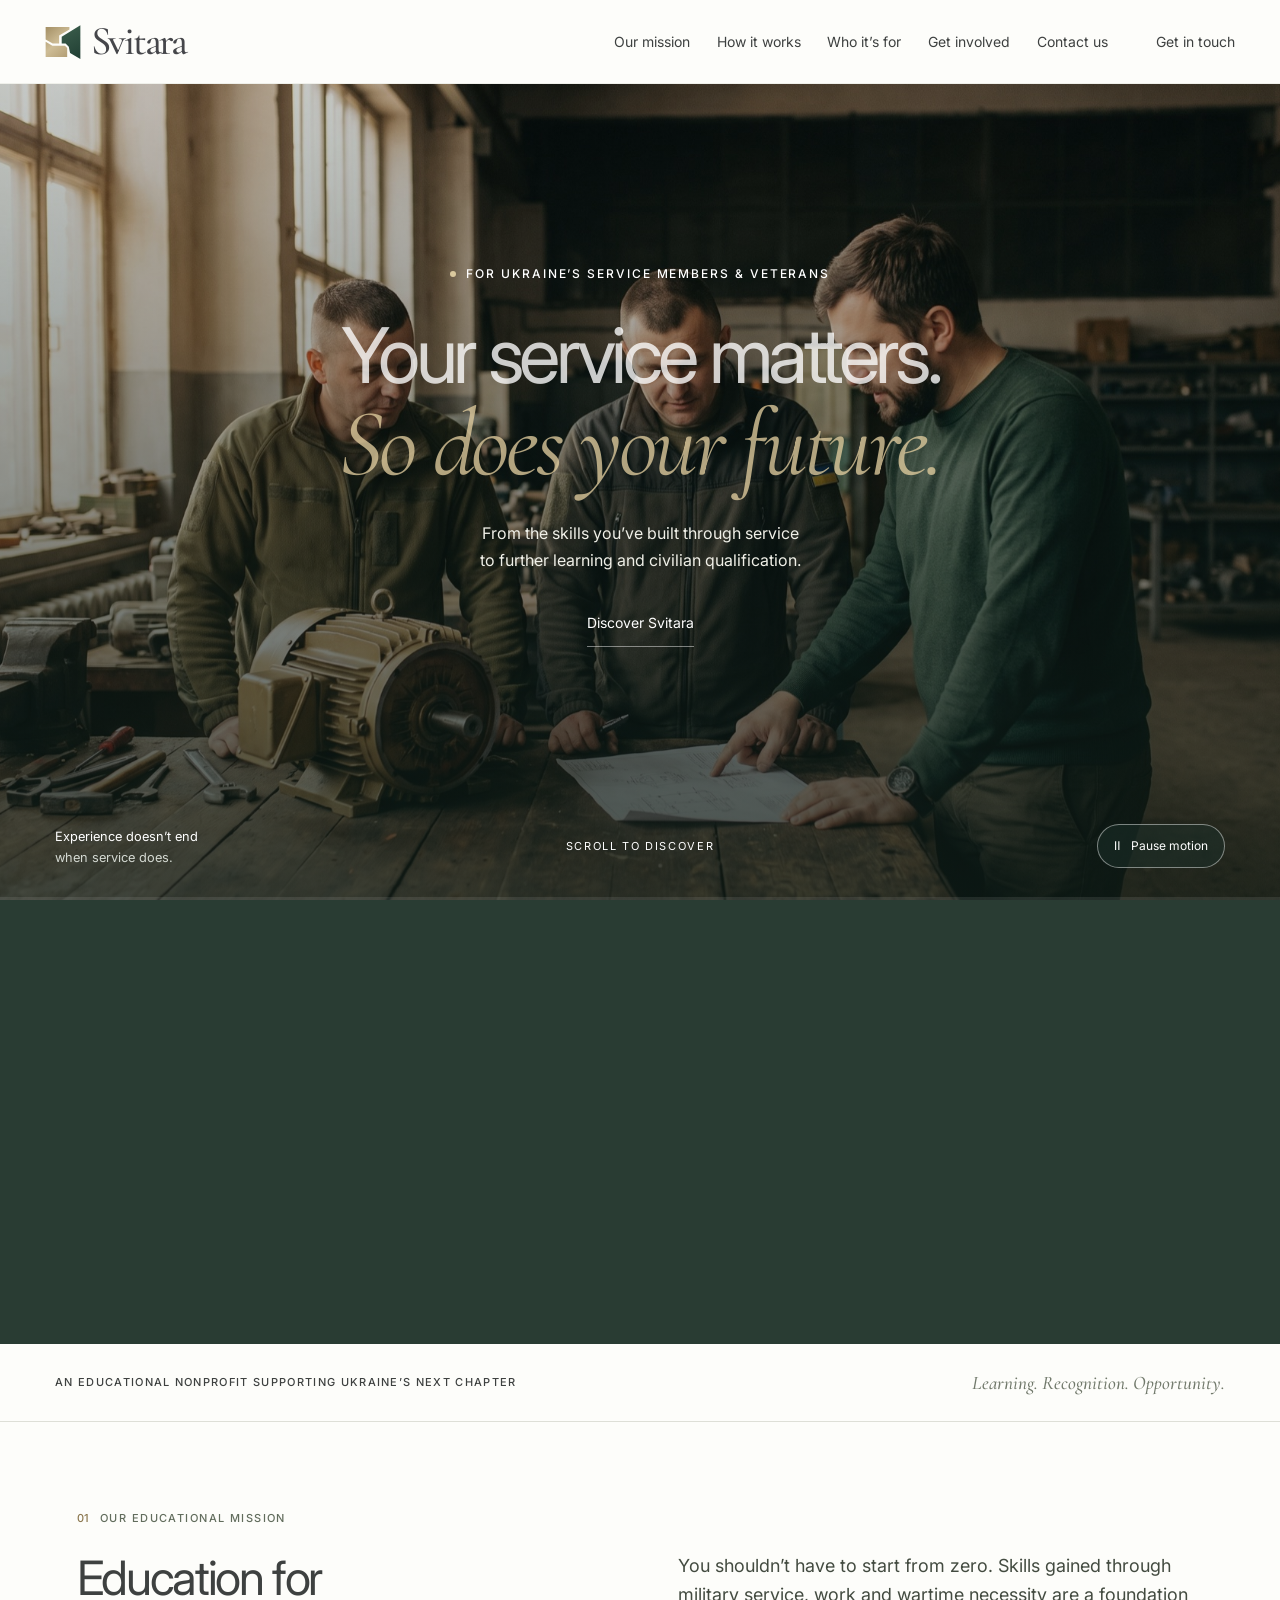
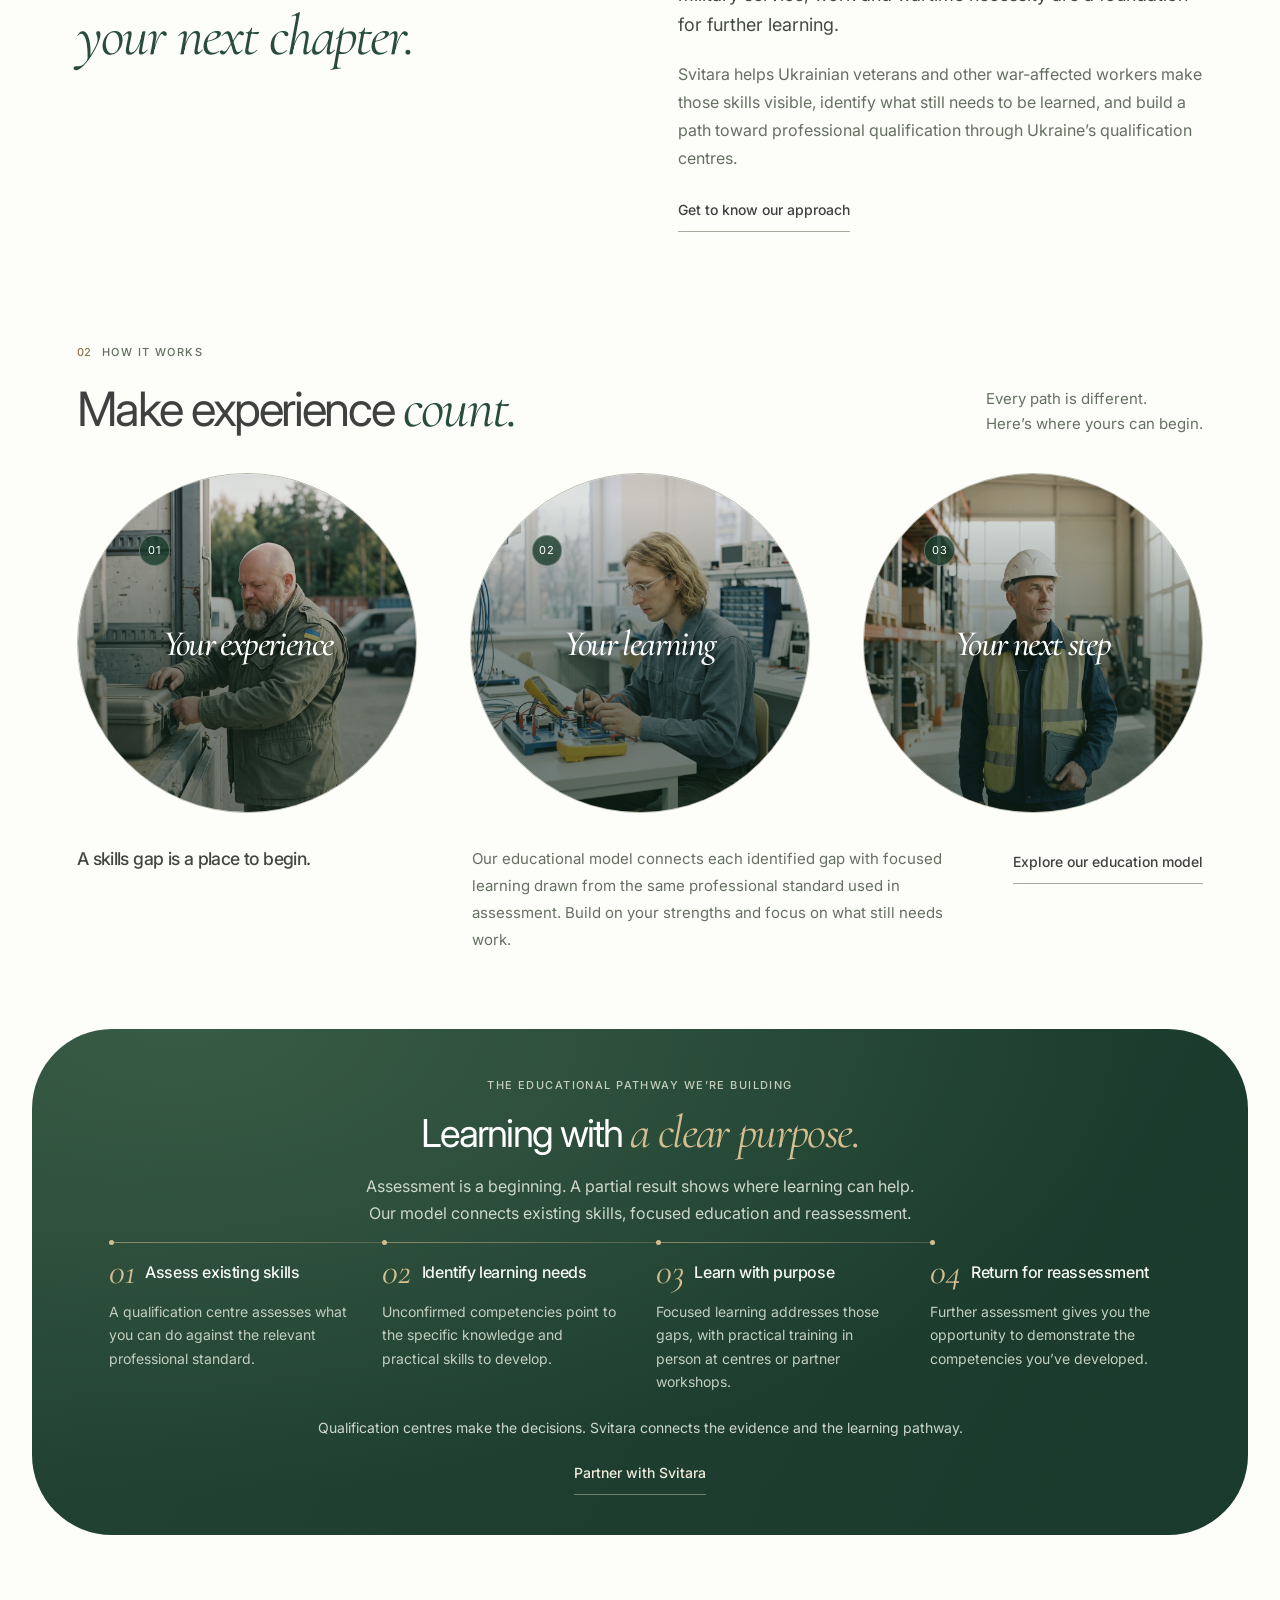
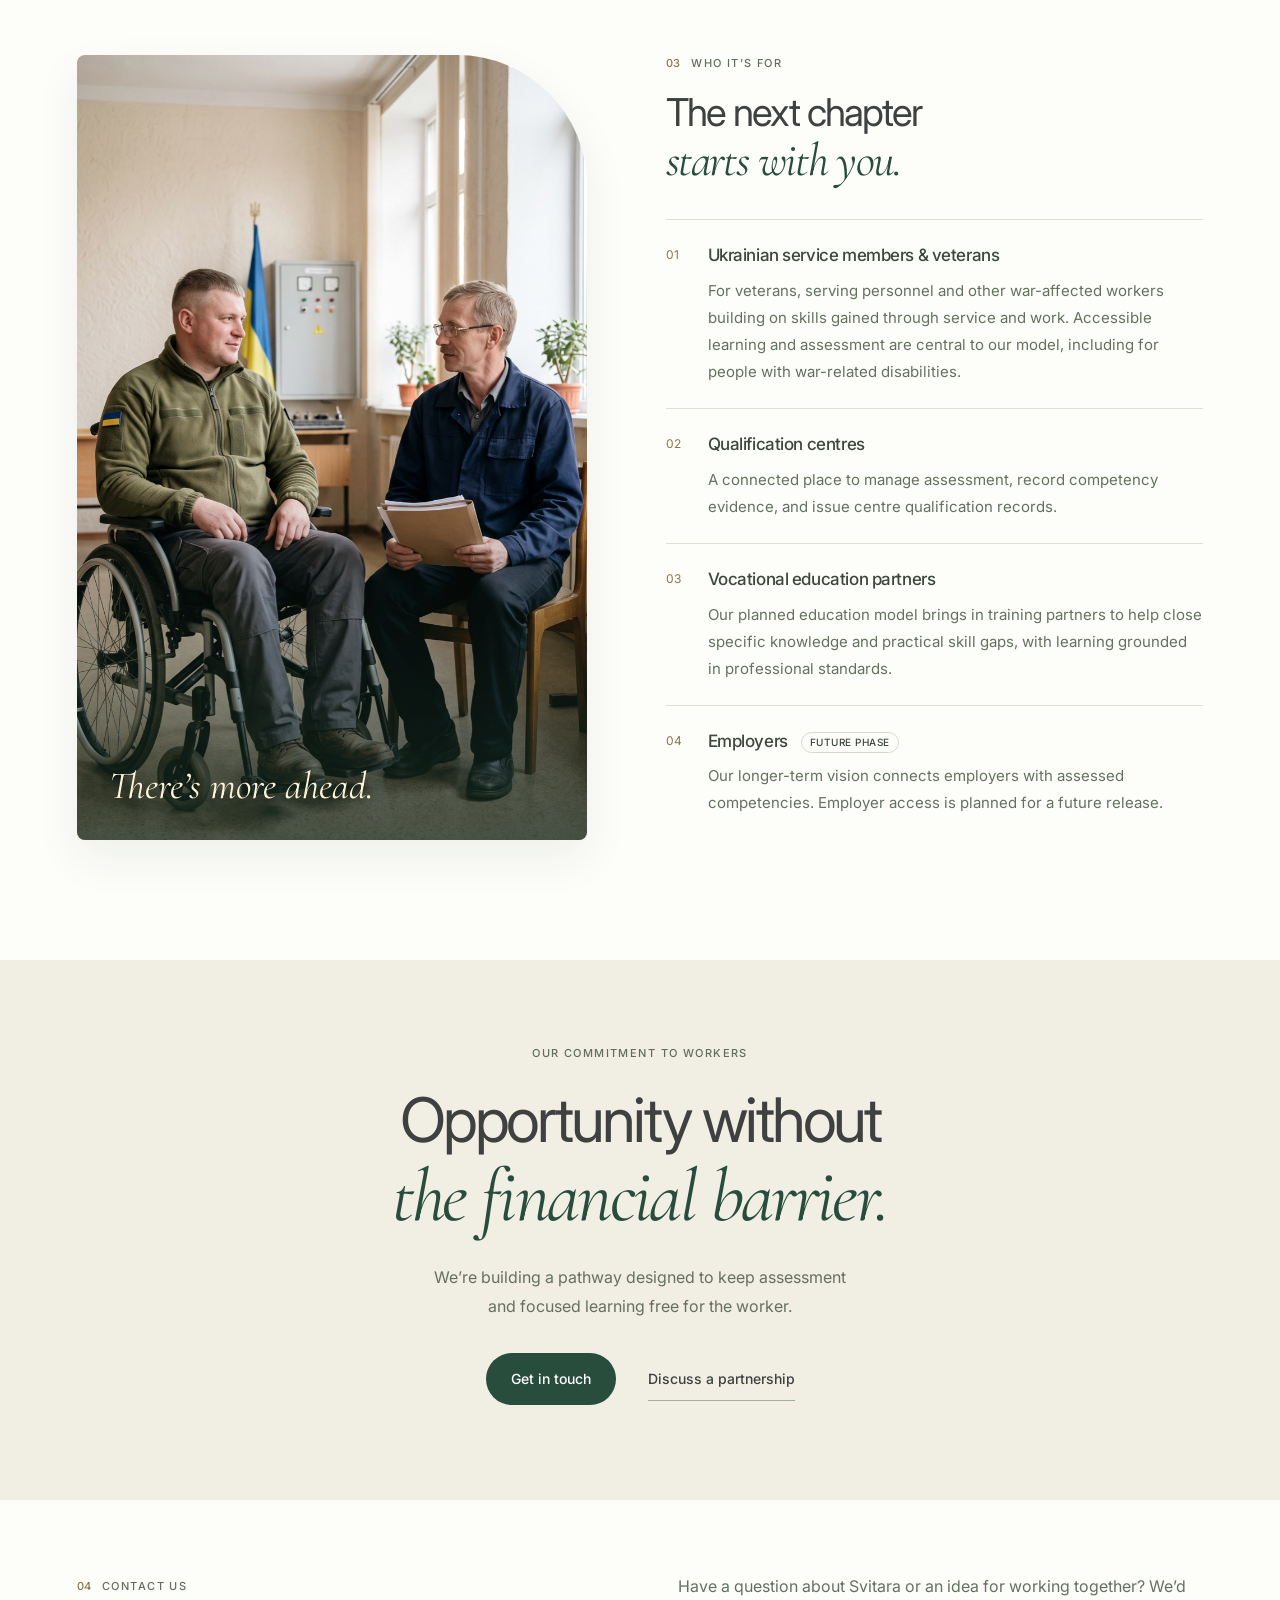
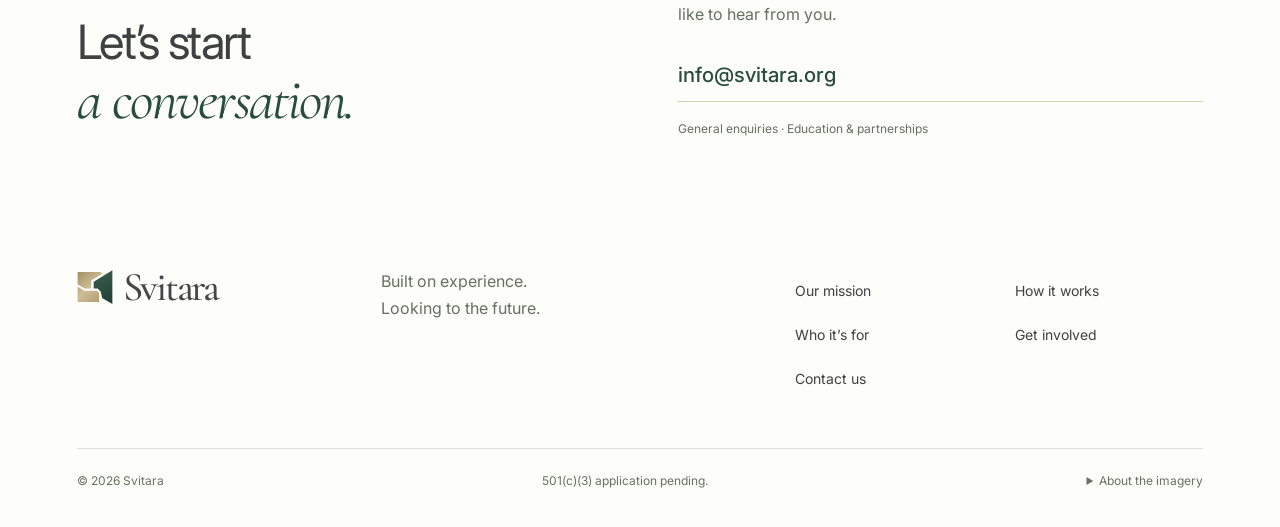
==== commit d1bf1eb8: "Update contact email to info@svitara.org" ====
--- a/index.html
+++ b/index.html
@@ -1 +1 @@
-<!DOCTYPE html><html  lang="en"><head><meta charset="utf-8"><meta name="viewport" content="width=device-width, initial-scale=1"><title>Svitara — Your service matters. So does your future.</title><link rel="preconnect" href="https://fonts.googleapis.com"><link rel="preconnect" href="https://fonts.gstatic.com" crossorigin><script type="importmap">{"imports":{"#entry":"/_nuxt/BGjaLnkW.js"}}</script><link rel="stylesheet" href="https://fonts.googleapis.com/css2?family=Inter:wght@400;500;600;650;700;800&display=swap"><link rel="stylesheet" href="https://fonts.googleapis.com/css2?family=Cormorant+Garamond:ital,wght@0,400;0,500;0,600;1,400;1,500&display=swap"><style>.svitara-brand[data-v-3bf9a1b2]{color:#45464a;white-space:nowrap;align-items:center;gap:.62rem;display:inline-flex}.svitara-brand svg[data-v-3bf9a1b2]{flex:none;width:2.25rem;height:2.25rem}.svitara-brand>span[data-v-3bf9a1b2]{letter-spacing:-.055em;font:500 2.55rem/.95 Cormorant Garamond,Georgia,serif}</style><style>.hero-scroll[data-v-30d5ba0c]{background:#293c33;height:140svh}.hero-stage[data-v-30d5ba0c]{color:#fff;height:calc(100svh - 84px);min-height:580px;position:sticky;top:84px;overflow:hidden}.hero-image[data-v-30d5ba0c],.hero-shade[data-v-30d5ba0c],.hero-video[data-v-30d5ba0c]{width:100%;height:100%;position:absolute;inset:0}.hero-image[data-v-30d5ba0c],.hero-video[data-v-30d5ba0c]{-o-object-fit:cover;object-fit:cover;-o-object-position:center top;object-position:center top}.hero-video[data-v-30d5ba0c]{opacity:0;transition:opacity .35s}.hero-video.is-ready[data-v-30d5ba0c]{opacity:1}.hero-shade[data-v-30d5ba0c]{background:linear-gradient(#0f1d183d,#0f1d1875 48%,#0f1d18bf)}.hero-copy[data-v-30d5ba0c]{z-index:1;text-align:center;flex-direction:column;justify-content:center;height:100%;padding:1.5rem 1.5rem 6rem;position:relative}.hero-copy[data-v-30d5ba0c],.hero-eyebrow[data-v-30d5ba0c]{align-items:center;display:flex}.hero-eyebrow[data-v-30d5ba0c]{letter-spacing:.16em;gap:.65rem;margin:0 0 2rem;font-size:.75rem;font-weight:500}.hero-eyebrow span[data-v-30d5ba0c]{background:#dac99e;border-radius:50%;flex:none;width:.38rem;height:.38rem}h1[data-v-30d5ba0c]{color:#fff;opacity:.78;letter-spacing:-.06em;font-size:clamp(3.3rem,6vw,6.5rem);font-weight:400;line-height:1.08}h1 em[data-v-30d5ba0c]{color:#e0cc9e;letter-spacing:-.035em;font:italic 400 1.24em/.96 Cormorant Garamond,Georgia,serif}.hero-description[data-v-30d5ba0c]{color:#f0f0e8;margin:1.9rem 0 1.8rem;font-size:1rem;line-height:1.7}.hero-link[data-v-30d5ba0c]{color:#fff;border-bottom:1px solid #ffffff73;align-items:center;gap:2.5rem;min-height:44px;padding-bottom:.3rem;font-size:.875rem;text-decoration:none;display:inline-flex}.hero-link[data-v-30d5ba0c]:hover{color:#e0cc9e;border-color:#e0cc9e}.hero-bottom[data-v-30d5ba0c]{z-index:2;grid-template-columns:1fr 1fr 1fr;align-items:end;gap:1rem;display:grid;position:absolute;bottom:2rem;left:4.3%;right:4.3%}.hero-bottom p[data-v-30d5ba0c]{margin:0;font-size:.8rem;line-height:1.6}.hero-bottom p span[data-v-30d5ba0c]{color:#d4d9d2}.scroll-cue[data-v-30d5ba0c]{letter-spacing:.15em;justify-content:center;gap:1.2rem;font-size:.6875rem;text-decoration:none}.motion-toggle[data-v-30d5ba0c],.scroll-cue[data-v-30d5ba0c]{color:#fff;align-items:center;min-height:44px;display:flex}.motion-toggle[data-v-30d5ba0c]{cursor:pointer;background:#1c302a80;border:1px solid #ffffff70;border-radius:999px;justify-self:end;gap:.7rem;padding:.4rem 1rem;font-size:.75rem}.motion-toggle[data-v-30d5ba0c]:hover{background:#1c302acc}.hero-stage[data-v-30d5ba0c] :is(a,button):focus-visible{outline-offset:5px;box-shadow:none;outline:2px solid #f7e0aa}.hero-progress[data-v-30d5ba0c]{z-index:3;background:#ffffff17;height:3px;position:absolute;bottom:0;left:0;right:0}.hero-progress span[data-v-30d5ba0c]{transform-origin:0;background:#c6ad79;height:100%;display:block}.is-still[data-v-30d5ba0c]{height:auto}.is-still .hero-stage[data-v-30d5ba0c]{position:relative;top:0}@media (width<=700px){.hero-stage[data-v-30d5ba0c]{height:calc(100svh - 72px);min-height:570px;top:72px}.hero-copy[data-v-30d5ba0c]{padding-bottom:5rem}.hero-eyebrow[data-v-30d5ba0c]{letter-spacing:.09em;margin-bottom:1.7rem;font-size:.625rem}h1[data-v-30d5ba0c]{font-size:clamp(2.6rem,9vw,4.5rem)}.hero-description[data-v-30d5ba0c]{font-size:.9rem}.hero-bottom[data-v-30d5ba0c]{grid-template-columns:1fr auto;bottom:1.25rem;left:1.25rem;right:1.25rem}.hero-bottom p[data-v-30d5ba0c]{display:none}.scroll-cue[data-v-30d5ba0c]{letter-spacing:.08em;justify-content:start;font-size:.5625rem}.motion-toggle[data-v-30d5ba0c]{padding:.4rem .75rem;font-size:.7rem}}@media (prefers-reduced-motion:reduce){.hero-scroll[data-v-30d5ba0c]{height:auto}.hero-stage[data-v-30d5ba0c]{position:relative;top:0}.hero-video[data-v-30d5ba0c]{display:none}}</style><style>.svitara-site[data-v-a49171fa]{--site-green:#284d3c;--site-ink:#3e4140;--site-muted:#667061;--site-gold:#b8a074;--site-line:#dedfd7;color:var(--site-ink);background:#fdfdfa;font-family:Inter,Arial,sans-serif;font-size:1rem}.svitara-site h2[data-v-a49171fa]{color:var(--site-ink);letter-spacing:-.05em;font-size:clamp(2.3rem,3.7vw,3.7rem);font-weight:400;line-height:1.13}.svitara-site h2 em[data-v-a49171fa]{letter-spacing:-.035em;color:var(--site-green);font-family:Cormorant Garamond,Georgia,serif;font-size:1.22em;font-weight:400}.svitara-site a[data-v-a49171fa]{color:inherit}.svitara-site[data-v-a49171fa] :is(a,button,summary):focus-visible{outline-offset:5px;box-shadow:none;border-radius:2px;outline:2px solid #8e743f}.svitara-site section[id][data-v-a49171fa]{scroll-margin-top:110px}.section-enter[data-v-a49171fa]{transition:opacity .8s ease-out,transform .9s cubic-bezier(.22,1,.36,1)}.section-pending[data-v-a49171fa]{opacity:.25;transform:translateY(28px)}.section-enter[data-v-a49171fa]:focus-within,.section-enter[data-v-a49171fa]:target{opacity:1;transform:none}.section-enter[data-v-a49171fa]:focus-within{transition:none}.site-skip[data-v-a49171fa]{z-index:30;color:#284d3c;background:#fff;padding:.8rem 1.2rem;position:fixed;top:.75rem;left:1rem;transform:translateY(-180%)}.site-skip[data-v-a49171fa]:focus{transform:translateY(0)}.site-header[data-v-a49171fa]{z-index:20;-webkit-backdrop-filter:blur(12px);backdrop-filter:blur(12px);background:#fdfdfaf5;border-bottom:1px solid #dedfd770;justify-content:space-between;align-items:center;gap:2rem;height:84px;padding:0 3.5%;display:flex;position:sticky;top:0}.brand-link[data-v-a49171fa]{text-decoration:none;display:inline-flex}.desktop-nav[data-v-a49171fa]{align-items:center;gap:clamp(1.2rem,2.1vw,2.5rem);margin-left:auto;display:flex}.desktop-nav a[data-v-a49171fa],.sign-in[data-v-a49171fa]{align-items:center;gap:.8rem;min-height:44px;font-size:.875rem;text-decoration:none;display:inline-flex}.desktop-nav a[data-v-a49171fa]:hover,.sign-in[data-v-a49171fa]:hover{color:#8e743f}.header-actions[data-v-a49171fa]{align-items:center;gap:1.9rem;margin-left:1rem;display:flex}.button[data-v-a49171fa]{border:1px solid #0000;border-radius:999px;justify-content:center;align-items:center;gap:2rem;min-height:48px;padding:.9rem 1.5rem;font-size:.875rem;font-weight:500;text-decoration:none;transition:background-color .2s,box-shadow .25s;display:inline-flex}.button-green[data-v-a49171fa]{background:var(--site-green);color:#fff!important}.button-green[data-v-a49171fa]:hover{background:#193829}.menu-toggle[data-v-a49171fa]{display:none}.mobile-nav[data-v-a49171fa]{border-bottom:1px solid var(--site-line);background:#fdfdfa;gap:.2rem;padding:1rem 1.5rem 1.5rem;display:grid;position:absolute;top:100%;left:0;right:0;box-shadow:0 12px 16px #284d3c0c}.mobile-nav a[data-v-a49171fa]{padding:.75rem 0;text-decoration:none}.purpose-strip[data-v-a49171fa]{border-bottom:1px solid var(--site-line);justify-content:space-between;align-items:center;gap:1rem;min-height:78px;padding:1rem 4.3%;display:flex}.purpose-strip span[data-v-a49171fa]:first-child{letter-spacing:.12em;font-size:.6875rem;font-weight:500}.purpose-strip span[data-v-a49171fa]:last-child{color:#71796b;font:italic 500 1.2rem Cormorant Garamond,Georgia,serif}.section-wrap[data-v-a49171fa]{max-width:1500px;margin:0 auto;padding-left:6%;padding-right:6%}.eyebrow[data-v-a49171fa]{color:#626d5d;letter-spacing:.13em;align-items:center;gap:.7rem;font-size:.6875rem;font-weight:500;line-height:1.5;display:flex}.section-index[data-v-a49171fa]{color:#8b774e;letter-spacing:0}.mission[data-v-a49171fa]{padding-top:88px;padding-bottom:88px}.mission>.eyebrow[data-v-a49171fa]{margin-bottom:1.5rem}.mission-body[data-v-a49171fa]{grid-template-columns:repeat(2,minmax(0,1fr));align-items:start;gap:clamp(2.5rem,6vw,6rem);display:grid}.mission-detail[data-v-a49171fa]{gap:1.25rem;max-width:36rem;display:grid}.mission-detail p[data-v-a49171fa]{color:var(--site-muted);font-size:1rem;line-height:1.75}.mission-detail>p[data-v-a49171fa]{color:#434b40;font-size:1.125rem;line-height:1.65}.text-link[data-v-a49171fa]{border-bottom:1px solid #a6ad9f;justify-content:space-between;align-items:center;gap:1.5rem;min-height:44px;padding:.4rem 0;font-size:.875rem;font-weight:500;text-decoration:none;display:inline-flex}.text-link[data-v-a49171fa]:hover{color:#8e743f;border-color:#8e743f}.mission-detail .text-link[data-v-a49171fa]{margin-top:1rem}.approach[data-v-a49171fa]{padding-top:24px;padding-bottom:72px}.section-heading[data-v-a49171fa]{justify-content:space-between;align-items:end;gap:2rem;margin-bottom:2rem;display:flex}.section-heading .eyebrow[data-v-a49171fa]{margin-bottom:1rem}.section-heading>p[data-v-a49171fa]{color:var(--site-muted);padding-bottom:.3rem;font-size:.9375rem;line-height:1.7}.experience-circles[data-v-a49171fa]{grid-template-columns:repeat(3,minmax(0,1fr));justify-items:center;gap:clamp(1.5rem,4vw,3.5rem);display:grid}.experience-circle[data-v-a49171fa]{aspect-ratio:1;isolation:isolate;color:#3e4740;cursor:pointer;background:0 0;border:1px solid #b7bbaf;border-radius:50%;justify-content:center;align-items:center;width:100%;max-width:340px;transition:border-color .3s;display:flex;position:relative;overflow:hidden}.experience-circle[data-v-a49171fa]:hover{background:#eeefe5;border-color:#284d3c}.circle-number[data-v-a49171fa]{letter-spacing:.05em;background:#183b2bc9;border:1px solid #ffffff45;border-radius:50%;place-items:center;width:1.9rem;height:1.9rem;font-size:.6875rem;display:grid;position:absolute;top:18%;left:18%}.circle-title[data-v-a49171fa]{letter-spacing:-.045em;font-size:clamp(1.3rem,2vw,2rem)}.photo-circle[data-v-a49171fa]{color:#fff}.photo-circle img[data-v-a49171fa],.photo-circle[data-v-a49171fa]:after{z-index:-2;-o-object-fit:cover;object-fit:cover;-o-object-position:52% center;object-position:52% center;width:100%;height:100%;position:absolute;inset:0}.photo-circle img[data-v-a49171fa]{filter:saturate(.9)contrast(1.03);transition:transform .7s cubic-bezier(.22,1,.36,1)}.photo-circle[data-v-a49171fa]:after{z-index:-1;content:"";background:linear-gradient(#11281e24 8%,#11281e8c 56%,#11281e99)}.photo-circle .circle-title[data-v-a49171fa]{letter-spacing:-.045em;text-shadow:0 2px 12px #08201566;font:italic 500 clamp(1.65rem,2.8vw,2.6rem) Cormorant Garamond,Georgia,serif}.svitara-site .experience-circle[data-v-a49171fa]:focus-visible{outline-offset:6px;border-radius:50%}.step-detail[data-v-a49171fa]{grid-template-columns:1fr 1.4fr auto;align-items:start;gap:2rem;min-height:144px;padding-top:2rem;display:grid}.step-detail h3[data-v-a49171fa]{color:#42483f;letter-spacing:-.035em;font-size:1.1rem;font-weight:500;line-height:1.6}.step-detail p[data-v-a49171fa]{color:var(--site-muted);font-size:.9375rem;line-height:1.8}.step-detail .text-link[data-v-a49171fa]{align-self:start;margin-top:-.35rem}.qualification-section[data-v-a49171fa]{color:#e9eee3;background:radial-gradient(at 12% 0,#385b45,#0000 65%),linear-gradient(120deg,#234434,#193a2c);border-radius:80px;margin:0 2.5%}.qualification-inner[data-v-a49171fa]{text-align:center;max-width:1250px;margin:0 auto;padding:48px 5% 40px}.qualification-inner>.eyebrow[data-v-a49171fa]{color:#c3cebb;justify-content:center;margin-bottom:.75rem}.qualification-inner h2[data-v-a49171fa]{color:#fff;font-size:clamp(1.9rem,3vw,2.75rem)}.qualification-inner h2 em[data-v-a49171fa]{color:#d4be8f;white-space:nowrap}.qualification-inner .qualification-intro[data-v-a49171fa]{color:#ced7c9;margin-top:.9rem;font-size:1rem;line-height:1.65}.principles[data-v-a49171fa]{text-align:left;grid-template-columns:repeat(4,minmax(0,1fr));margin:1.75rem 0 1.5rem;display:grid}.principles>div[data-v-a49171fa]{grid-template-columns:auto minmax(0,1fr);align-content:start;align-items:center;gap:.65rem;padding:0 1rem;display:grid;position:relative}.principles>div[data-v-a49171fa]:not(:last-child):before{content:"";background:linear-gradient(90deg,#d4be8f8c,#d4be8f40);height:1px;position:absolute;top:-12px;left:1rem;right:-1rem}.principles>div[data-v-a49171fa]:after{content:"";background:#d4be8f;border-radius:50%;width:5px;height:5px;position:absolute;top:-14px;left:1rem}.principle-number[data-v-a49171fa]{color:#d4be8f;font:italic 400 2.25rem/1 Cormorant Garamond,Georgia,serif;display:block}.principles h3[data-v-a49171fa]{color:#f6f8f2;letter-spacing:-.025em;margin:0;font-size:1rem;font-weight:500;line-height:1.4}.principles p[data-v-a49171fa]{color:#c2cfbf;grid-column:1/-1;font-size:.875rem;line-height:1.65}.qualification-inner .education-note[data-v-a49171fa]{color:#ced7c9;max-width:940px;margin:0 auto .75rem;font-size:.875rem;line-height:1.6}.light-link[data-v-a49171fa]{border-color:#c9c6ac7a;color:#f2ebdc!important}.people-section[data-v-a49171fa]{grid-template-columns:.95fr 1fr;align-items:center;gap:7%;padding-top:120px;padding-bottom:120px;display:grid}.people-photo[data-v-a49171fa]{border-radius:8px 130px 8px 8px;align-self:stretch;min-height:630px;position:relative;overflow:hidden;box-shadow:0 18px 45px #284d3c12}.people-photo[data-v-a49171fa]:after{content:"";background:linear-gradient(#0000 55%,#172e23b3);position:absolute;inset:0}.people-photo img[data-v-a49171fa]{-o-object-fit:cover;object-fit:cover;-o-object-position:58% center;object-position:58% center;filter:saturate(.9)contrast(1.03);width:100%;height:100%;position:absolute}.people-photo>span[data-v-a49171fa]{z-index:1;color:#fff3d9;font:italic 400 clamp(2rem,3vw,3rem)/1.1 Cormorant Garamond,Georgia,serif;position:absolute;bottom:2rem;left:2rem;right:1rem}.people-content>.eyebrow[data-v-a49171fa]{margin-bottom:1.2rem}.people-content h2[data-v-a49171fa]{margin-bottom:2rem;font-size:clamp(2rem,3vw,3rem)}.audience-row[data-v-a49171fa]{border-top:1px solid var(--site-line);grid-template-columns:1.6rem 1fr;gap:1rem;padding:1.45rem 0;display:grid}.audience-row>span[data-v-a49171fa]{color:#8b774e;padding-top:.2rem;font-size:.75rem}.audience-row h3[data-v-a49171fa]{color:#3e473e;letter-spacing:-.025em;font-size:1.0625rem;font-weight:500;line-height:1.5}.audience-row p[data-v-a49171fa]{color:var(--site-muted);margin-top:.5rem;font-size:.9375rem;line-height:1.8}.planned-label[data-v-a49171fa]{vertical-align:middle;letter-spacing:.05em;border:1px solid #d5d9cc;border-radius:999px;margin-left:.6rem;padding:.3rem .5rem;font-size:.625rem;font-weight:500;line-height:1;display:inline-block}.get-involved[data-v-a49171fa]{text-align:center;background:#f1eee4;padding:85px 1.5rem 95px}.get-involved .eyebrow[data-v-a49171fa]{justify-content:center;margin-bottom:1.5rem}.get-involved h2[data-v-a49171fa]{font-size:clamp(2.75rem,4.8vw,4.5rem)}.get-involved>p[data-v-a49171fa]:not(.eyebrow){color:var(--site-muted);margin-top:1.5rem;font-size:1rem;line-height:1.8}.involvement-actions[data-v-a49171fa]{justify-content:center;align-items:center;gap:2rem;margin-top:2rem;display:flex}.contact-section[data-v-a49171fa]{grid-template-columns:1fr 1fr;align-items:center;gap:clamp(2rem,6vw,6rem);padding-top:72px;padding-bottom:72px;display:grid}.contact-section .eyebrow[data-v-a49171fa]{margin-bottom:1.25rem}.contact-details[data-v-a49171fa]{max-width:34rem}.contact-details>p[data-v-a49171fa]{color:var(--site-muted);font-size:1rem;line-height:1.8}.contact-details .contact-email[data-v-a49171fa]{color:var(--site-green);overflow-wrap:anywhere;border-color:#b8a07480;margin-top:1.5rem;padding-bottom:.7rem;font-size:clamp(1rem,1.6vw,1.4rem);display:flex}.contact-details .contact-topics[data-v-a49171fa]{margin-top:1rem;font-size:.75rem}.site-footer[data-v-a49171fa]{padding:3.5rem 6% 1.5rem}.footer-main[data-v-a49171fa]{grid-template-columns:1fr 1.4fr 1.5fr;gap:2rem;padding-bottom:3rem;display:grid}.footer-main>.brand-link[data-v-a49171fa]{align-self:start}.footer-main>p[data-v-a49171fa]{color:#667061;font-size:1rem;line-height:1.7}.footer-main nav[data-v-a49171fa]{-moz-column-gap:2rem;grid-template-columns:1fr 1fr;column-gap:2rem;display:grid}.footer-main nav a[data-v-a49171fa]{align-items:center;min-height:44px;font-size:.875rem;text-decoration:none;display:flex}.footer-main nav a[data-v-a49171fa]:hover{text-decoration:underline}.footer-bottom[data-v-a49171fa]{border-top:1px solid var(--site-line);color:#687160;justify-content:space-between;align-items:start;gap:1rem;padding-top:1.4rem;font-size:.75rem;line-height:1.7;display:flex}.media-credits[data-v-a49171fa]{max-width:310px}.media-credits summary[data-v-a49171fa]{cursor:pointer;min-height:32px}.media-credits p[data-v-a49171fa]{padding-top:.5rem}@media (hover:hover) and (pointer:fine){.photo-circle:hover img[data-v-a49171fa]{transform:scale(1.045)}}@media (width>=1500px){.qualification-section[data-v-a49171fa]{border-radius:260px}}@media (width<=1100px){.desktop-nav[data-v-a49171fa]{gap:1.2rem}.header-actions[data-v-a49171fa]{gap:1.2rem;margin-left:0}.step-detail[data-v-a49171fa]{grid-template-columns:1fr 1.5fr;gap:1.5rem}.step-detail .text-link[data-v-a49171fa]{grid-column:2;justify-self:start}.principles[data-v-a49171fa]{grid-template-columns:repeat(2,minmax(0,1fr));gap:1.5rem 0}.principles>div[data-v-a49171fa]:nth-child(2):before{display:none}.people-photo[data-v-a49171fa]{min-height:620px}}@media (width<=960px){.desktop-nav[data-v-a49171fa]{display:none}.menu-toggle[data-v-a49171fa]{min-height:44px;color:var(--site-ink);cursor:pointer;background:0 0;border:0;align-items:center;gap:.7rem;padding:.5rem 0 .5rem .7rem;font-size:.875rem;display:flex}.menu-toggle span[data-v-a49171fa]{font-size:1.3rem}}@media (width<=800px){.mission[data-v-a49171fa]{padding-top:64px;padding-bottom:64px}.mission-body[data-v-a49171fa]{grid-template-columns:1fr;gap:1.75rem}.mission-detail[data-v-a49171fa]{max-width:none}.section-heading[data-v-a49171fa]{align-items:start}.section-heading>p[data-v-a49171fa]{display:none}.qualification-section[data-v-a49171fa]{border-radius:48px}.people-section[data-v-a49171fa]{grid-template-columns:1fr;gap:3rem;padding-top:75px;padding-bottom:75px}.people-photo[data-v-a49171fa]{aspect-ratio:1.2;min-height:0}.footer-main[data-v-a49171fa]{grid-template-columns:1fr 1fr}.footer-main nav[data-v-a49171fa]{grid-column:1/-1}.contact-section[data-v-a49171fa]{grid-template-columns:1fr;gap:1.75rem;padding-top:56px;padding-bottom:40px}}@media (width<=700px){.site-header[data-v-a49171fa]{gap:1rem;height:72px;padding:0 5%}.header-actions[data-v-a49171fa]{gap:1rem}.brand-link[data-v-a49171fa] .svitara-brand svg{width:1.9rem;height:1.9rem}.brand-link[data-v-a49171fa] .svitara-brand>span{font-size:2.25rem}.sign-in[data-v-a49171fa]{font-size:.8rem}.purpose-strip[data-v-a49171fa]{text-align:center;justify-content:center;min-height:64px;padding:1rem}.purpose-strip span[data-v-a49171fa]:first-child{letter-spacing:.08em;font-size:.625rem}.purpose-strip span[data-v-a49171fa]:last-child{display:none}.section-wrap[data-v-a49171fa]{padding-left:6%;padding-right:6%}.experience-circles[data-v-a49171fa]{grid-template-columns:1fr;gap:1.5rem;max-width:280px;margin:0 auto}.experience-circle[data-v-a49171fa]{aspect-ratio:1.45;border-radius:50%}.circle-title[data-v-a49171fa]{font-size:1.5rem}.photo-circle .circle-title[data-v-a49171fa]{font-size:clamp(2rem,9.8vw,2.8rem)}.step-detail[data-v-a49171fa]{grid-template-columns:1fr;gap:.8rem;padding-top:2rem}.step-detail .text-link[data-v-a49171fa]{grid-column:auto;margin-top:.4rem}.approach[data-v-a49171fa]{padding-bottom:65px}.qualification-section[data-v-a49171fa]{border-radius:32px;margin:0 4%}.qualification-inner[data-v-a49171fa]{padding:36px 7% 32px}.qualification-intro br[data-v-a49171fa]{display:none}.principles[data-v-a49171fa]{grid-template-columns:1fr;gap:1rem}.principles>div[data-v-a49171fa]{grid-template-columns:2.25rem minmax(0,1fr);gap:.5rem 1rem;padding:0}.principles .principle-number[data-v-a49171fa]{grid-row:1/3;align-self:start}.principles p[data-v-a49171fa]{grid-column:2}.principles>div[data-v-a49171fa]:not(:last-child):before{background:linear-gradient(#d4be8f80,#d4be8f26);width:1px;height:auto;display:block;inset:2.75rem auto -.25rem 1rem}.principles>div[data-v-a49171fa]:after{display:none}.people-photo[data-v-a49171fa]{border-top-right-radius:85px}.people-photo>span[data-v-a49171fa]{bottom:1.5rem;left:1.5rem}.get-involved[data-v-a49171fa]{padding-top:65px;padding-bottom:65px}.get-involved>p br[data-v-a49171fa]{display:none}.involvement-actions[data-v-a49171fa]{flex-direction:column;gap:1rem}.footer-main[data-v-a49171fa]{gap:1.5rem}.footer-main>p[data-v-a49171fa]{font-size:.875rem}.footer-bottom[data-v-a49171fa]{flex-direction:column;gap:.6rem}}@media (prefers-reduced-motion:reduce){.button[data-v-a49171fa],.experience-circle[data-v-a49171fa],.photo-circle img[data-v-a49171fa]{transition:none}.photo-circle:hover img[data-v-a49171fa]{transform:none}.section-enter[data-v-a49171fa]{opacity:1;transition:none;transform:none}}@media print{.section-enter[data-v-a49171fa]{opacity:1;transition:none;transform:none}}</style><link rel="stylesheet" href="/_nuxt/entry.DrSrKcaK.css" crossorigin><link rel="preload" as="fetch" crossorigin="anonymous" href="/_payload.json?_b=302b0299-09ba-49b6-aff5-f9fbe6de01cf"><link rel="modulepreload" as="script" crossorigin href="/_nuxt/BGjaLnkW.js"><link rel="modulepreload" as="script" crossorigin href="/_nuxt/xndLIXjy.js"><link rel="modulepreload" as="script" crossorigin href="/_nuxt/DbkKcQkF.js"><link rel="modulepreload" as="script" crossorigin href="/_nuxt/2WxTXqvO.js"><link rel="modulepreload" as="script" crossorigin href="/_nuxt/DMjayUuu.js"><script type="module" src="/_nuxt/BGjaLnkW.js" crossorigin></script><link rel="prefetch" as="script" crossorigin href="/_nuxt/DQbIifwY.js"><link rel="prefetch" as="script" crossorigin href="/_nuxt/B-ArKJDJ.js"><meta name="description" content="Svitara is an educational nonprofit helping Ukrainian veterans and war-affected workers build on existing skills through assessment, focused learning and a path toward civilian professional qualification."><link rel="icon" type="image/svg+xml" href="/website/favicon.svg"></head><body><div id="__nuxt"><div><div></div><div class="svitara-site" data-v-a49171fa><a class="site-skip" href="#main-content" data-v-a49171fa>Skip to main content</a><header class="site-header" data-v-a49171fa><a aria-current="page" href="/" class="router-link-active router-link-exact-active brand-link" aria-label="Svitara home" data-v-a49171fa><span class="svitara-brand" data-v-a49171fa data-v-3bf9a1b2><svg viewBox="0 0 112 108" fill="none" aria-hidden="true" data-v-3bf9a1b2><defs data-v-3bf9a1b2><linearGradient id="v-0-gold" x1="0" y1="0" x2="92" y2="105" gradientUnits="userSpaceOnUse" data-v-3bf9a1b2><stop stop-color="#9E895E" data-v-3bf9a1b2></stop><stop offset=".48" stop-color="#CEBD96" data-v-3bf9a1b2></stop><stop offset="1" stop-color="#AA9469" data-v-3bf9a1b2></stop></linearGradient><linearGradient id="v-0-green" x1="62" y1="20" x2="111" y2="106" gradientUnits="userSpaceOnUse" data-v-3bf9a1b2><stop stop-color="#385A49" data-v-3bf9a1b2></stop><stop offset="1" stop-color="#203E33" data-v-3bf9a1b2></stop></linearGradient></defs><path d="M2 7H76V15L44 34V59H24L2 46V7Z" fill="url(#v-0-gold)" data-v-3bf9a1b2></path><path d="M2 53L23 66H62L69 73V101H2V53Z" fill="url(#v-0-gold)" data-v-3bf9a1b2></path><path d="M52 38L110 2V107L78 88L74 69L64 59H52V38Z" fill="url(#v-0-green)" data-v-3bf9a1b2></path></svg><span data-v-3bf9a1b2>Svitara</span></span></a><nav class="desktop-nav" aria-label="Main navigation" data-v-a49171fa><a href="#our-mission" data-v-a49171fa>Our mission</a><a href="#how-it-works" data-v-a49171fa>How it works</a><a href="#who-its-for" data-v-a49171fa>Who it’s for</a><a href="#get-involved" data-v-a49171fa>Get involved</a><a href="#contact-us" data-v-a49171fa>Contact us</a></nav><div class="header-actions" data-v-a49171fa><a class="sign-in" href="#contact-us" data-v-a49171fa>Get in touch</a><button type="button" class="menu-toggle" aria-expanded="false" aria-controls="mobile-navigation" data-v-a49171fa>Menu <span aria-hidden="true" data-v-a49171fa>+</span></button></div><!----></header><main id="main-content" data-v-a49171fa><section class="hero-scroll" aria-labelledby="hero-title" data-v-a49171fa data-v-30d5ba0c><div class="hero-stage" data-v-30d5ba0c><img class="hero-image" src="/website/veterans-hero.jpg" alt="" fetchpriority="high" width="1920" height="1080" data-v-30d5ba0c><video class="hero-video" src="/website/veterans-hero.mp4?v=3" poster="/website/veterans-hero.jpg" muted loop playsinline preload="auto" aria-hidden="true" tabindex="-1" data-v-30d5ba0c></video><div class="hero-shade" data-v-30d5ba0c></div><div class="hero-copy" data-v-30d5ba0c><p class="hero-eyebrow" data-v-30d5ba0c><span data-v-30d5ba0c></span> FOR UKRAINE’S SERVICE MEMBERS &amp; VETERANS</p><h1 id="hero-title" data-v-30d5ba0c>Your service matters.<br data-v-30d5ba0c><em data-v-30d5ba0c>So does your future.</em></h1><p class="hero-description" data-v-30d5ba0c>From the skills you’ve built through service<br data-v-30d5ba0c>to further learning and civilian qualification.</p><a class="hero-link" href="#our-mission" data-v-30d5ba0c>Discover Svitara</a></div><div class="hero-bottom" data-v-30d5ba0c><p data-v-30d5ba0c>Experience doesn’t end<br data-v-30d5ba0c><span data-v-30d5ba0c>when service does.</span></p><a href="#our-mission" class="scroll-cue" data-v-30d5ba0c>SCROLL TO DISCOVER</a><button class="motion-toggle" type="button" aria-pressed="false" data-v-30d5ba0c><span aria-hidden="true" data-v-30d5ba0c>Ⅱ</span>Pause motion</button></div><div class="hero-progress" aria-hidden="true" data-v-30d5ba0c><span style="transform:scaleX(0);" data-v-30d5ba0c></span></div></div></section><div class="purpose-strip" data-v-a49171fa><span data-v-a49171fa>AN EDUCATIONAL NONPROFIT SUPPORTING UKRAINE’S NEXT CHAPTER</span><span data-v-a49171fa>Learning. Recognition. Opportunity.</span></div><section id="our-mission" class="mission section-wrap" aria-labelledby="mission-title" data-v-a49171fa><p class="eyebrow" data-v-a49171fa><span class="section-index" data-v-a49171fa>01</span> OUR EDUCATIONAL MISSION</p><div class="mission-body" data-v-a49171fa><h2 id="mission-title" data-v-a49171fa>Education for<br data-v-a49171fa><em data-v-a49171fa>your next chapter.</em></h2><div class="mission-detail" data-v-a49171fa><p data-v-a49171fa>You shouldn’t have to start from zero. Skills gained through military service, work and wartime necessity are a foundation for further learning.</p><div data-v-a49171fa><p data-v-a49171fa>Svitara helps Ukrainian veterans and other war-affected workers make those skills visible, identify what still needs to be learned, and build a path toward professional qualification through Ukraine’s qualification centres.</p><a class="text-link" href="#how-it-works" data-v-a49171fa>Get to know our approach</a></div></div></div></section><section id="how-it-works" class="approach section-wrap" aria-labelledby="approach-title" data-v-a49171fa><div class="section-heading" data-v-a49171fa><div data-v-a49171fa><p class="eyebrow" data-v-a49171fa><span class="section-index" data-v-a49171fa>02</span> HOW IT WORKS</p><h2 id="approach-title" data-v-a49171fa>Make experience <em data-v-a49171fa>count.</em></h2></div><p data-v-a49171fa>Every path is different.<br data-v-a49171fa>Here’s where yours can begin.</p></div><div class="experience-circles" role="group" aria-label="Explore the qualification process" data-v-a49171fa><!--[--><button type="button" class="experience-circle photo-circle" aria-pressed="false" aria-controls="step-detail" data-v-a49171fa><img src="/website/service-experience.jpg" alt="" loading="lazy" width="1100" height="1100" data-v-a49171fa><span class="circle-number" data-v-a49171fa>01</span><span class="circle-title" data-v-a49171fa>Your experience</span></button><button type="button" class="experience-circle photo-circle" aria-pressed="true" aria-controls="step-detail" data-v-a49171fa><img src="/website/practical-learning.jpg" alt="" loading="lazy" width="1100" height="1100" data-v-a49171fa><span class="circle-number" data-v-a49171fa>02</span><span class="circle-title" data-v-a49171fa>Your learning</span></button><button type="button" class="experience-circle photo-circle" aria-pressed="false" aria-controls="step-detail" data-v-a49171fa><img src="/website/civilian-next-step.jpg" alt="" loading="lazy" width="1100" height="1100" data-v-a49171fa><span class="circle-number" data-v-a49171fa>03</span><span class="circle-title" data-v-a49171fa>Your next step</span></button><!--]--></div><div id="step-detail" class="step-detail" aria-live="polite" aria-atomic="true" data-v-a49171fa><h3 data-v-a49171fa>A skills gap is a place to begin.</h3><p data-v-a49171fa>Our educational model connects each identified gap with focused learning drawn from the same professional standard used in assessment. Build on your strengths and focus on what still needs work.</p><a href="#qualification-pathway" class="text-link" data-v-a49171fa>Explore our education model</a></div></section><section id="qualification-pathway" class="qualification-section" aria-labelledby="qualification-title" data-v-a49171fa><div class="qualification-inner" data-v-a49171fa><p class="eyebrow" data-v-a49171fa>THE EDUCATIONAL PATHWAY WE’RE BUILDING</p><h2 id="qualification-title" data-v-a49171fa>Learning with <em data-v-a49171fa>a clear purpose.</em></h2><p class="qualification-intro" data-v-a49171fa>Assessment is a beginning. A partial result shows where learning can help.<br data-v-a49171fa> Our model connects existing skills, focused education and reassessment.</p><div class="principles" data-v-a49171fa><div data-v-a49171fa><span class="principle-number" data-v-a49171fa>01</span><h3 data-v-a49171fa>Assess existing skills</h3><p data-v-a49171fa>A qualification centre assesses what you can do against the relevant professional standard.</p></div><div data-v-a49171fa><span class="principle-number" data-v-a49171fa>02</span><h3 data-v-a49171fa>Identify learning needs</h3><p data-v-a49171fa>Unconfirmed competencies point to the specific knowledge and practical skills to develop.</p></div><div data-v-a49171fa><span class="principle-number" data-v-a49171fa>03</span><h3 data-v-a49171fa>Learn with purpose</h3><p data-v-a49171fa>Focused learning addresses those gaps, with practical training in person at centres or partner workshops.</p></div><div data-v-a49171fa><span class="principle-number" data-v-a49171fa>04</span><h3 data-v-a49171fa>Return for reassessment</h3><p data-v-a49171fa>Further assessment gives you the opportunity to demonstrate the competencies you’ve developed.</p></div></div><p class="education-note" data-v-a49171fa>Qualification centres make the decisions. Svitara connects the evidence and the learning pathway.</p><a class="text-link light-link" href="#contact-us" data-v-a49171fa>Partner with Svitara</a></div></section><section id="who-its-for" class="people-section section-wrap" aria-labelledby="people-title" data-v-a49171fa><div class="people-photo" data-v-a49171fa><img src="/website/ukrainian-veteran-learning.jpg" alt="Illustration of a Ukrainian veteran using a wheelchair talking with a vocational instructor at a training centre" loading="lazy" width="1045" height="1400" data-v-a49171fa><span data-v-a49171fa>There’s more ahead.</span></div><div class="people-content" data-v-a49171fa><p class="eyebrow" data-v-a49171fa><span class="section-index" data-v-a49171fa>03</span> WHO IT’S FOR</p><h2 id="people-title" data-v-a49171fa>The next chapter<br data-v-a49171fa><em data-v-a49171fa>starts with you.</em></h2><div class="audience-row" data-v-a49171fa><span aria-hidden="true" data-v-a49171fa>01</span><div data-v-a49171fa><h3 data-v-a49171fa>Ukrainian service members &amp; veterans</h3><p data-v-a49171fa>For veterans, serving personnel and other war-affected workers building on skills gained through service and work. Accessible learning and assessment are central to our model, including for people with war-related disabilities.</p></div></div><div class="audience-row" data-v-a49171fa><span aria-hidden="true" data-v-a49171fa>02</span><div data-v-a49171fa><h3 data-v-a49171fa>Qualification centres</h3><p data-v-a49171fa>A connected place to manage assessment, record competency evidence, and issue centre qualification records.</p></div></div><div class="audience-row" data-v-a49171fa><span aria-hidden="true" data-v-a49171fa>03</span><div data-v-a49171fa><h3 data-v-a49171fa>Vocational education partners</h3><p data-v-a49171fa>Our planned education model brings in training partners to help close specific knowledge and practical skill gaps, with learning grounded in professional standards.</p></div></div><div class="audience-row" data-v-a49171fa><span aria-hidden="true" data-v-a49171fa>04</span><div data-v-a49171fa><h3 data-v-a49171fa>Employers <span class="planned-label" data-v-a49171fa>FUTURE PHASE</span></h3><p data-v-a49171fa>Our longer-term vision connects employers with assessed competencies. Employer access is planned for a future release.</p></div></div></div></section><section id="get-involved" class="get-involved" aria-labelledby="get-involved-title" data-v-a49171fa><p class="eyebrow" data-v-a49171fa>OUR COMMITMENT TO WORKERS</p><h2 id="get-involved-title" data-v-a49171fa>Opportunity without<br data-v-a49171fa><em data-v-a49171fa>the financial barrier.</em></h2><p data-v-a49171fa>We’re building a pathway designed to keep assessment<br data-v-a49171fa> and focused learning free for the worker.</p><div class="involvement-actions" data-v-a49171fa><a class="button button-green" href="#contact-us" data-v-a49171fa>Get in touch</a><a class="text-link" href="#contact-us" data-v-a49171fa>Discuss a partnership</a></div></section><section id="contact-us" class="contact-section section-wrap" aria-labelledby="contact-title" data-v-a49171fa><div data-v-a49171fa><p class="eyebrow" data-v-a49171fa><span class="section-index" data-v-a49171fa>04</span> CONTACT US</p><h2 id="contact-title" data-v-a49171fa>Let’s start<br data-v-a49171fa><em data-v-a49171fa>a conversation.</em></h2></div><div class="contact-details" data-v-a49171fa><p data-v-a49171fa>Have a question about Svitara or an idea for working together? We’d like to hear from you.</p><a class="text-link contact-email" href="mailto:ContactUs@svitara.org" data-v-a49171fa>ContactUs@svitara.org</a><p class="contact-topics" data-v-a49171fa>General enquiries · Education &amp; partnerships</p></div></section></main><footer class="site-footer" data-v-a49171fa><div class="footer-main" data-v-a49171fa><a aria-current="page" href="/" class="router-link-active router-link-exact-active brand-link" aria-label="Svitara home" data-v-a49171fa><span class="svitara-brand" data-v-a49171fa data-v-3bf9a1b2><svg viewBox="0 0 112 108" fill="none" aria-hidden="true" data-v-3bf9a1b2><defs data-v-3bf9a1b2><linearGradient id="v-1-gold" x1="0" y1="0" x2="92" y2="105" gradientUnits="userSpaceOnUse" data-v-3bf9a1b2><stop stop-color="#9E895E" data-v-3bf9a1b2></stop><stop offset=".48" stop-color="#CEBD96" data-v-3bf9a1b2></stop><stop offset="1" stop-color="#AA9469" data-v-3bf9a1b2></stop></linearGradient><linearGradient id="v-1-green" x1="62" y1="20" x2="111" y2="106" gradientUnits="userSpaceOnUse" data-v-3bf9a1b2><stop stop-color="#385A49" data-v-3bf9a1b2></stop><stop offset="1" stop-color="#203E33" data-v-3bf9a1b2></stop></linearGradient></defs><path d="M2 7H76V15L44 34V59H24L2 46V7Z" fill="url(#v-1-gold)" data-v-3bf9a1b2></path><path d="M2 53L23 66H62L69 73V101H2V53Z" fill="url(#v-1-gold)" data-v-3bf9a1b2></path><path d="M52 38L110 2V107L78 88L74 69L64 59H52V38Z" fill="url(#v-1-green)" data-v-3bf9a1b2></path></svg><span data-v-3bf9a1b2>Svitara</span></span></a><p data-v-a49171fa>Built on experience.<br data-v-a49171fa>Looking to the future.</p><nav aria-label="Footer navigation" data-v-a49171fa><a href="#our-mission" data-v-a49171fa>Our mission</a><a href="#how-it-works" data-v-a49171fa>How it works</a><a href="#who-its-for" data-v-a49171fa>Who it’s for</a><a href="#get-involved" data-v-a49171fa>Get involved</a><a href="#contact-us" data-v-a49171fa>Contact us</a></nav></div><div class="footer-bottom" data-v-a49171fa><span data-v-a49171fa>© 2026 Svitara</span><span data-v-a49171fa>501(c)(3) application pending.</span><details class="media-credits" data-v-a49171fa><summary data-v-a49171fa>About the imagery</summary><p data-v-a49171fa>Images and video are AI-generated illustrations created with Higgsfield. They depict imagined scenes, not actual Svitara participants.</p></details></div></footer></div></div></div><div id="teleports"></div><script>window.__NUXT__={};window.__NUXT__.config={public:{},app:{baseURL:"/",buildId:"302b0299-09ba-49b6-aff5-f9fbe6de01cf",buildAssetsDir:"/_nuxt/",cdnURL:""}}</script><script type="application/json" data-nuxt-data="nuxt-app" data-ssr="true" id="__NUXT_DATA__" data-src="/_payload.json?_b=302b0299-09ba-49b6-aff5-f9fbe6de01cf">[{"state":1,"once":3,"_errors":4,"serverRendered":6,"path":7,"prerenderedAt":8},["Reactive",2],{},["Set"],["ShallowReactive",5],{},true,"\u002F",1789937637534]</script></body></html>+<!DOCTYPE html><html  lang="en"><head><meta charset="utf-8"><meta name="viewport" content="width=device-width, initial-scale=1"><title>Svitara — Your service matters. So does your future.</title><link rel="preconnect" href="https://fonts.googleapis.com"><link rel="preconnect" href="https://fonts.gstatic.com" crossorigin><script type="importmap">{"imports":{"#entry":"/_nuxt/BGjaLnkW.js"}}</script><link rel="stylesheet" href="https://fonts.googleapis.com/css2?family=Inter:wght@400;500;600;650;700;800&display=swap"><link rel="stylesheet" href="https://fonts.googleapis.com/css2?family=Cormorant+Garamond:ital,wght@0,400;0,500;0,600;1,400;1,500&display=swap"><style>.svitara-brand[data-v-3bf9a1b2]{color:#45464a;white-space:nowrap;align-items:center;gap:.62rem;display:inline-flex}.svitara-brand svg[data-v-3bf9a1b2]{flex:none;width:2.25rem;height:2.25rem}.svitara-brand>span[data-v-3bf9a1b2]{letter-spacing:-.055em;font:500 2.55rem/.95 Cormorant Garamond,Georgia,serif}</style><style>.hero-scroll[data-v-30d5ba0c]{background:#293c33;height:140svh}.hero-stage[data-v-30d5ba0c]{color:#fff;height:calc(100svh - 84px);min-height:580px;position:sticky;top:84px;overflow:hidden}.hero-image[data-v-30d5ba0c],.hero-shade[data-v-30d5ba0c],.hero-video[data-v-30d5ba0c]{width:100%;height:100%;position:absolute;inset:0}.hero-image[data-v-30d5ba0c],.hero-video[data-v-30d5ba0c]{-o-object-fit:cover;object-fit:cover;-o-object-position:center top;object-position:center top}.hero-video[data-v-30d5ba0c]{opacity:0;transition:opacity .35s}.hero-video.is-ready[data-v-30d5ba0c]{opacity:1}.hero-shade[data-v-30d5ba0c]{background:linear-gradient(#0f1d183d,#0f1d1875 48%,#0f1d18bf)}.hero-copy[data-v-30d5ba0c]{z-index:1;text-align:center;flex-direction:column;justify-content:center;height:100%;padding:1.5rem 1.5rem 6rem;position:relative}.hero-copy[data-v-30d5ba0c],.hero-eyebrow[data-v-30d5ba0c]{align-items:center;display:flex}.hero-eyebrow[data-v-30d5ba0c]{letter-spacing:.16em;gap:.65rem;margin:0 0 2rem;font-size:.75rem;font-weight:500}.hero-eyebrow span[data-v-30d5ba0c]{background:#dac99e;border-radius:50%;flex:none;width:.38rem;height:.38rem}h1[data-v-30d5ba0c]{color:#fff;opacity:.78;letter-spacing:-.06em;font-size:clamp(3.3rem,6vw,6.5rem);font-weight:400;line-height:1.08}h1 em[data-v-30d5ba0c]{color:#e0cc9e;letter-spacing:-.035em;font:italic 400 1.24em/.96 Cormorant Garamond,Georgia,serif}.hero-description[data-v-30d5ba0c]{color:#f0f0e8;margin:1.9rem 0 1.8rem;font-size:1rem;line-height:1.7}.hero-link[data-v-30d5ba0c]{color:#fff;border-bottom:1px solid #ffffff73;align-items:center;gap:2.5rem;min-height:44px;padding-bottom:.3rem;font-size:.875rem;text-decoration:none;display:inline-flex}.hero-link[data-v-30d5ba0c]:hover{color:#e0cc9e;border-color:#e0cc9e}.hero-bottom[data-v-30d5ba0c]{z-index:2;grid-template-columns:1fr 1fr 1fr;align-items:end;gap:1rem;display:grid;position:absolute;bottom:2rem;left:4.3%;right:4.3%}.hero-bottom p[data-v-30d5ba0c]{margin:0;font-size:.8rem;line-height:1.6}.hero-bottom p span[data-v-30d5ba0c]{color:#d4d9d2}.scroll-cue[data-v-30d5ba0c]{letter-spacing:.15em;justify-content:center;gap:1.2rem;font-size:.6875rem;text-decoration:none}.motion-toggle[data-v-30d5ba0c],.scroll-cue[data-v-30d5ba0c]{color:#fff;align-items:center;min-height:44px;display:flex}.motion-toggle[data-v-30d5ba0c]{cursor:pointer;background:#1c302a80;border:1px solid #ffffff70;border-radius:999px;justify-self:end;gap:.7rem;padding:.4rem 1rem;font-size:.75rem}.motion-toggle[data-v-30d5ba0c]:hover{background:#1c302acc}.hero-stage[data-v-30d5ba0c] :is(a,button):focus-visible{outline-offset:5px;box-shadow:none;outline:2px solid #f7e0aa}.hero-progress[data-v-30d5ba0c]{z-index:3;background:#ffffff17;height:3px;position:absolute;bottom:0;left:0;right:0}.hero-progress span[data-v-30d5ba0c]{transform-origin:0;background:#c6ad79;height:100%;display:block}.is-still[data-v-30d5ba0c]{height:auto}.is-still .hero-stage[data-v-30d5ba0c]{position:relative;top:0}@media (width<=700px){.hero-stage[data-v-30d5ba0c]{height:calc(100svh - 72px);min-height:570px;top:72px}.hero-copy[data-v-30d5ba0c]{padding-bottom:5rem}.hero-eyebrow[data-v-30d5ba0c]{letter-spacing:.09em;margin-bottom:1.7rem;font-size:.625rem}h1[data-v-30d5ba0c]{font-size:clamp(2.6rem,9vw,4.5rem)}.hero-description[data-v-30d5ba0c]{font-size:.9rem}.hero-bottom[data-v-30d5ba0c]{grid-template-columns:1fr auto;bottom:1.25rem;left:1.25rem;right:1.25rem}.hero-bottom p[data-v-30d5ba0c]{display:none}.scroll-cue[data-v-30d5ba0c]{letter-spacing:.08em;justify-content:start;font-size:.5625rem}.motion-toggle[data-v-30d5ba0c]{padding:.4rem .75rem;font-size:.7rem}}@media (prefers-reduced-motion:reduce){.hero-scroll[data-v-30d5ba0c]{height:auto}.hero-stage[data-v-30d5ba0c]{position:relative;top:0}.hero-video[data-v-30d5ba0c]{display:none}}</style><style>.svitara-site[data-v-a49171fa]{--site-green:#284d3c;--site-ink:#3e4140;--site-muted:#667061;--site-gold:#b8a074;--site-line:#dedfd7;color:var(--site-ink);background:#fdfdfa;font-family:Inter,Arial,sans-serif;font-size:1rem}.svitara-site h2[data-v-a49171fa]{color:var(--site-ink);letter-spacing:-.05em;font-size:clamp(2.3rem,3.7vw,3.7rem);font-weight:400;line-height:1.13}.svitara-site h2 em[data-v-a49171fa]{letter-spacing:-.035em;color:var(--site-green);font-family:Cormorant Garamond,Georgia,serif;font-size:1.22em;font-weight:400}.svitara-site a[data-v-a49171fa]{color:inherit}.svitara-site[data-v-a49171fa] :is(a,button,summary):focus-visible{outline-offset:5px;box-shadow:none;border-radius:2px;outline:2px solid #8e743f}.svitara-site section[id][data-v-a49171fa]{scroll-margin-top:110px}.section-enter[data-v-a49171fa]{transition:opacity .8s ease-out,transform .9s cubic-bezier(.22,1,.36,1)}.section-pending[data-v-a49171fa]{opacity:.25;transform:translateY(28px)}.section-enter[data-v-a49171fa]:focus-within,.section-enter[data-v-a49171fa]:target{opacity:1;transform:none}.section-enter[data-v-a49171fa]:focus-within{transition:none}.site-skip[data-v-a49171fa]{z-index:30;color:#284d3c;background:#fff;padding:.8rem 1.2rem;position:fixed;top:.75rem;left:1rem;transform:translateY(-180%)}.site-skip[data-v-a49171fa]:focus{transform:translateY(0)}.site-header[data-v-a49171fa]{z-index:20;-webkit-backdrop-filter:blur(12px);backdrop-filter:blur(12px);background:#fdfdfaf5;border-bottom:1px solid #dedfd770;justify-content:space-between;align-items:center;gap:2rem;height:84px;padding:0 3.5%;display:flex;position:sticky;top:0}.brand-link[data-v-a49171fa]{text-decoration:none;display:inline-flex}.desktop-nav[data-v-a49171fa]{align-items:center;gap:clamp(1.2rem,2.1vw,2.5rem);margin-left:auto;display:flex}.desktop-nav a[data-v-a49171fa],.sign-in[data-v-a49171fa]{align-items:center;gap:.8rem;min-height:44px;font-size:.875rem;text-decoration:none;display:inline-flex}.desktop-nav a[data-v-a49171fa]:hover,.sign-in[data-v-a49171fa]:hover{color:#8e743f}.header-actions[data-v-a49171fa]{align-items:center;gap:1.9rem;margin-left:1rem;display:flex}.button[data-v-a49171fa]{border:1px solid #0000;border-radius:999px;justify-content:center;align-items:center;gap:2rem;min-height:48px;padding:.9rem 1.5rem;font-size:.875rem;font-weight:500;text-decoration:none;transition:background-color .2s,box-shadow .25s;display:inline-flex}.button-green[data-v-a49171fa]{background:var(--site-green);color:#fff!important}.button-green[data-v-a49171fa]:hover{background:#193829}.menu-toggle[data-v-a49171fa]{display:none}.mobile-nav[data-v-a49171fa]{border-bottom:1px solid var(--site-line);background:#fdfdfa;gap:.2rem;padding:1rem 1.5rem 1.5rem;display:grid;position:absolute;top:100%;left:0;right:0;box-shadow:0 12px 16px #284d3c0c}.mobile-nav a[data-v-a49171fa]{padding:.75rem 0;text-decoration:none}.purpose-strip[data-v-a49171fa]{border-bottom:1px solid var(--site-line);justify-content:space-between;align-items:center;gap:1rem;min-height:78px;padding:1rem 4.3%;display:flex}.purpose-strip span[data-v-a49171fa]:first-child{letter-spacing:.12em;font-size:.6875rem;font-weight:500}.purpose-strip span[data-v-a49171fa]:last-child{color:#71796b;font:italic 500 1.2rem Cormorant Garamond,Georgia,serif}.section-wrap[data-v-a49171fa]{max-width:1500px;margin:0 auto;padding-left:6%;padding-right:6%}.eyebrow[data-v-a49171fa]{color:#626d5d;letter-spacing:.13em;align-items:center;gap:.7rem;font-size:.6875rem;font-weight:500;line-height:1.5;display:flex}.section-index[data-v-a49171fa]{color:#8b774e;letter-spacing:0}.mission[data-v-a49171fa]{padding-top:88px;padding-bottom:88px}.mission>.eyebrow[data-v-a49171fa]{margin-bottom:1.5rem}.mission-body[data-v-a49171fa]{grid-template-columns:repeat(2,minmax(0,1fr));align-items:start;gap:clamp(2.5rem,6vw,6rem);display:grid}.mission-detail[data-v-a49171fa]{gap:1.25rem;max-width:36rem;display:grid}.mission-detail p[data-v-a49171fa]{color:var(--site-muted);font-size:1rem;line-height:1.75}.mission-detail>p[data-v-a49171fa]{color:#434b40;font-size:1.125rem;line-height:1.65}.text-link[data-v-a49171fa]{border-bottom:1px solid #a6ad9f;justify-content:space-between;align-items:center;gap:1.5rem;min-height:44px;padding:.4rem 0;font-size:.875rem;font-weight:500;text-decoration:none;display:inline-flex}.text-link[data-v-a49171fa]:hover{color:#8e743f;border-color:#8e743f}.mission-detail .text-link[data-v-a49171fa]{margin-top:1rem}.approach[data-v-a49171fa]{padding-top:24px;padding-bottom:72px}.section-heading[data-v-a49171fa]{justify-content:space-between;align-items:end;gap:2rem;margin-bottom:2rem;display:flex}.section-heading .eyebrow[data-v-a49171fa]{margin-bottom:1rem}.section-heading>p[data-v-a49171fa]{color:var(--site-muted);padding-bottom:.3rem;font-size:.9375rem;line-height:1.7}.experience-circles[data-v-a49171fa]{grid-template-columns:repeat(3,minmax(0,1fr));justify-items:center;gap:clamp(1.5rem,4vw,3.5rem);display:grid}.experience-circle[data-v-a49171fa]{aspect-ratio:1;isolation:isolate;color:#3e4740;cursor:pointer;background:0 0;border:1px solid #b7bbaf;border-radius:50%;justify-content:center;align-items:center;width:100%;max-width:340px;transition:border-color .3s;display:flex;position:relative;overflow:hidden}.experience-circle[data-v-a49171fa]:hover{background:#eeefe5;border-color:#284d3c}.circle-number[data-v-a49171fa]{letter-spacing:.05em;background:#183b2bc9;border:1px solid #ffffff45;border-radius:50%;place-items:center;width:1.9rem;height:1.9rem;font-size:.6875rem;display:grid;position:absolute;top:18%;left:18%}.circle-title[data-v-a49171fa]{letter-spacing:-.045em;font-size:clamp(1.3rem,2vw,2rem)}.photo-circle[data-v-a49171fa]{color:#fff}.photo-circle img[data-v-a49171fa],.photo-circle[data-v-a49171fa]:after{z-index:-2;-o-object-fit:cover;object-fit:cover;-o-object-position:52% center;object-position:52% center;width:100%;height:100%;position:absolute;inset:0}.photo-circle img[data-v-a49171fa]{filter:saturate(.9)contrast(1.03);transition:transform .7s cubic-bezier(.22,1,.36,1)}.photo-circle[data-v-a49171fa]:after{z-index:-1;content:"";background:linear-gradient(#11281e24 8%,#11281e8c 56%,#11281e99)}.photo-circle .circle-title[data-v-a49171fa]{letter-spacing:-.045em;text-shadow:0 2px 12px #08201566;font:italic 500 clamp(1.65rem,2.8vw,2.6rem) Cormorant Garamond,Georgia,serif}.svitara-site .experience-circle[data-v-a49171fa]:focus-visible{outline-offset:6px;border-radius:50%}.step-detail[data-v-a49171fa]{grid-template-columns:1fr 1.4fr auto;align-items:start;gap:2rem;min-height:144px;padding-top:2rem;display:grid}.step-detail h3[data-v-a49171fa]{color:#42483f;letter-spacing:-.035em;font-size:1.1rem;font-weight:500;line-height:1.6}.step-detail p[data-v-a49171fa]{color:var(--site-muted);font-size:.9375rem;line-height:1.8}.step-detail .text-link[data-v-a49171fa]{align-self:start;margin-top:-.35rem}.qualification-section[data-v-a49171fa]{color:#e9eee3;background:radial-gradient(at 12% 0,#385b45,#0000 65%),linear-gradient(120deg,#234434,#193a2c);border-radius:80px;margin:0 2.5%}.qualification-inner[data-v-a49171fa]{text-align:center;max-width:1250px;margin:0 auto;padding:48px 5% 40px}.qualification-inner>.eyebrow[data-v-a49171fa]{color:#c3cebb;justify-content:center;margin-bottom:.75rem}.qualification-inner h2[data-v-a49171fa]{color:#fff;font-size:clamp(1.9rem,3vw,2.75rem)}.qualification-inner h2 em[data-v-a49171fa]{color:#d4be8f;white-space:nowrap}.qualification-inner .qualification-intro[data-v-a49171fa]{color:#ced7c9;margin-top:.9rem;font-size:1rem;line-height:1.65}.principles[data-v-a49171fa]{text-align:left;grid-template-columns:repeat(4,minmax(0,1fr));margin:1.75rem 0 1.5rem;display:grid}.principles>div[data-v-a49171fa]{grid-template-columns:auto minmax(0,1fr);align-content:start;align-items:center;gap:.65rem;padding:0 1rem;display:grid;position:relative}.principles>div[data-v-a49171fa]:not(:last-child):before{content:"";background:linear-gradient(90deg,#d4be8f8c,#d4be8f40);height:1px;position:absolute;top:-12px;left:1rem;right:-1rem}.principles>div[data-v-a49171fa]:after{content:"";background:#d4be8f;border-radius:50%;width:5px;height:5px;position:absolute;top:-14px;left:1rem}.principle-number[data-v-a49171fa]{color:#d4be8f;font:italic 400 2.25rem/1 Cormorant Garamond,Georgia,serif;display:block}.principles h3[data-v-a49171fa]{color:#f6f8f2;letter-spacing:-.025em;margin:0;font-size:1rem;font-weight:500;line-height:1.4}.principles p[data-v-a49171fa]{color:#c2cfbf;grid-column:1/-1;font-size:.875rem;line-height:1.65}.qualification-inner .education-note[data-v-a49171fa]{color:#ced7c9;max-width:940px;margin:0 auto .75rem;font-size:.875rem;line-height:1.6}.light-link[data-v-a49171fa]{border-color:#c9c6ac7a;color:#f2ebdc!important}.people-section[data-v-a49171fa]{grid-template-columns:.95fr 1fr;align-items:center;gap:7%;padding-top:120px;padding-bottom:120px;display:grid}.people-photo[data-v-a49171fa]{border-radius:8px 130px 8px 8px;align-self:stretch;min-height:630px;position:relative;overflow:hidden;box-shadow:0 18px 45px #284d3c12}.people-photo[data-v-a49171fa]:after{content:"";background:linear-gradient(#0000 55%,#172e23b3);position:absolute;inset:0}.people-photo img[data-v-a49171fa]{-o-object-fit:cover;object-fit:cover;-o-object-position:58% center;object-position:58% center;filter:saturate(.9)contrast(1.03);width:100%;height:100%;position:absolute}.people-photo>span[data-v-a49171fa]{z-index:1;color:#fff3d9;font:italic 400 clamp(2rem,3vw,3rem)/1.1 Cormorant Garamond,Georgia,serif;position:absolute;bottom:2rem;left:2rem;right:1rem}.people-content>.eyebrow[data-v-a49171fa]{margin-bottom:1.2rem}.people-content h2[data-v-a49171fa]{margin-bottom:2rem;font-size:clamp(2rem,3vw,3rem)}.audience-row[data-v-a49171fa]{border-top:1px solid var(--site-line);grid-template-columns:1.6rem 1fr;gap:1rem;padding:1.45rem 0;display:grid}.audience-row>span[data-v-a49171fa]{color:#8b774e;padding-top:.2rem;font-size:.75rem}.audience-row h3[data-v-a49171fa]{color:#3e473e;letter-spacing:-.025em;font-size:1.0625rem;font-weight:500;line-height:1.5}.audience-row p[data-v-a49171fa]{color:var(--site-muted);margin-top:.5rem;font-size:.9375rem;line-height:1.8}.planned-label[data-v-a49171fa]{vertical-align:middle;letter-spacing:.05em;border:1px solid #d5d9cc;border-radius:999px;margin-left:.6rem;padding:.3rem .5rem;font-size:.625rem;font-weight:500;line-height:1;display:inline-block}.get-involved[data-v-a49171fa]{text-align:center;background:#f1eee4;padding:85px 1.5rem 95px}.get-involved .eyebrow[data-v-a49171fa]{justify-content:center;margin-bottom:1.5rem}.get-involved h2[data-v-a49171fa]{font-size:clamp(2.75rem,4.8vw,4.5rem)}.get-involved>p[data-v-a49171fa]:not(.eyebrow){color:var(--site-muted);margin-top:1.5rem;font-size:1rem;line-height:1.8}.involvement-actions[data-v-a49171fa]{justify-content:center;align-items:center;gap:2rem;margin-top:2rem;display:flex}.contact-section[data-v-a49171fa]{grid-template-columns:1fr 1fr;align-items:center;gap:clamp(2rem,6vw,6rem);padding-top:72px;padding-bottom:72px;display:grid}.contact-section .eyebrow[data-v-a49171fa]{margin-bottom:1.25rem}.contact-details[data-v-a49171fa]{max-width:34rem}.contact-details>p[data-v-a49171fa]{color:var(--site-muted);font-size:1rem;line-height:1.8}.contact-details .contact-email[data-v-a49171fa]{color:var(--site-green);overflow-wrap:anywhere;border-color:#b8a07480;margin-top:1.5rem;padding-bottom:.7rem;font-size:clamp(1rem,1.6vw,1.4rem);display:flex}.contact-details .contact-topics[data-v-a49171fa]{margin-top:1rem;font-size:.75rem}.site-footer[data-v-a49171fa]{padding:3.5rem 6% 1.5rem}.footer-main[data-v-a49171fa]{grid-template-columns:1fr 1.4fr 1.5fr;gap:2rem;padding-bottom:3rem;display:grid}.footer-main>.brand-link[data-v-a49171fa]{align-self:start}.footer-main>p[data-v-a49171fa]{color:#667061;font-size:1rem;line-height:1.7}.footer-main nav[data-v-a49171fa]{-moz-column-gap:2rem;grid-template-columns:1fr 1fr;column-gap:2rem;display:grid}.footer-main nav a[data-v-a49171fa]{align-items:center;min-height:44px;font-size:.875rem;text-decoration:none;display:flex}.footer-main nav a[data-v-a49171fa]:hover{text-decoration:underline}.footer-bottom[data-v-a49171fa]{border-top:1px solid var(--site-line);color:#687160;justify-content:space-between;align-items:start;gap:1rem;padding-top:1.4rem;font-size:.75rem;line-height:1.7;display:flex}.media-credits[data-v-a49171fa]{max-width:310px}.media-credits summary[data-v-a49171fa]{cursor:pointer;min-height:32px}.media-credits p[data-v-a49171fa]{padding-top:.5rem}@media (hover:hover) and (pointer:fine){.photo-circle:hover img[data-v-a49171fa]{transform:scale(1.045)}}@media (width>=1500px){.qualification-section[data-v-a49171fa]{border-radius:260px}}@media (width<=1100px){.desktop-nav[data-v-a49171fa]{gap:1.2rem}.header-actions[data-v-a49171fa]{gap:1.2rem;margin-left:0}.step-detail[data-v-a49171fa]{grid-template-columns:1fr 1.5fr;gap:1.5rem}.step-detail .text-link[data-v-a49171fa]{grid-column:2;justify-self:start}.principles[data-v-a49171fa]{grid-template-columns:repeat(2,minmax(0,1fr));gap:1.5rem 0}.principles>div[data-v-a49171fa]:nth-child(2):before{display:none}.people-photo[data-v-a49171fa]{min-height:620px}}@media (width<=960px){.desktop-nav[data-v-a49171fa]{display:none}.menu-toggle[data-v-a49171fa]{min-height:44px;color:var(--site-ink);cursor:pointer;background:0 0;border:0;align-items:center;gap:.7rem;padding:.5rem 0 .5rem .7rem;font-size:.875rem;display:flex}.menu-toggle span[data-v-a49171fa]{font-size:1.3rem}}@media (width<=800px){.mission[data-v-a49171fa]{padding-top:64px;padding-bottom:64px}.mission-body[data-v-a49171fa]{grid-template-columns:1fr;gap:1.75rem}.mission-detail[data-v-a49171fa]{max-width:none}.section-heading[data-v-a49171fa]{align-items:start}.section-heading>p[data-v-a49171fa]{display:none}.qualification-section[data-v-a49171fa]{border-radius:48px}.people-section[data-v-a49171fa]{grid-template-columns:1fr;gap:3rem;padding-top:75px;padding-bottom:75px}.people-photo[data-v-a49171fa]{aspect-ratio:1.2;min-height:0}.footer-main[data-v-a49171fa]{grid-template-columns:1fr 1fr}.footer-main nav[data-v-a49171fa]{grid-column:1/-1}.contact-section[data-v-a49171fa]{grid-template-columns:1fr;gap:1.75rem;padding-top:56px;padding-bottom:40px}}@media (width<=700px){.site-header[data-v-a49171fa]{gap:1rem;height:72px;padding:0 5%}.header-actions[data-v-a49171fa]{gap:1rem}.brand-link[data-v-a49171fa] .svitara-brand svg{width:1.9rem;height:1.9rem}.brand-link[data-v-a49171fa] .svitara-brand>span{font-size:2.25rem}.sign-in[data-v-a49171fa]{font-size:.8rem}.purpose-strip[data-v-a49171fa]{text-align:center;justify-content:center;min-height:64px;padding:1rem}.purpose-strip span[data-v-a49171fa]:first-child{letter-spacing:.08em;font-size:.625rem}.purpose-strip span[data-v-a49171fa]:last-child{display:none}.section-wrap[data-v-a49171fa]{padding-left:6%;padding-right:6%}.experience-circles[data-v-a49171fa]{grid-template-columns:1fr;gap:1.5rem;max-width:280px;margin:0 auto}.experience-circle[data-v-a49171fa]{aspect-ratio:1.45;border-radius:50%}.circle-title[data-v-a49171fa]{font-size:1.5rem}.photo-circle .circle-title[data-v-a49171fa]{font-size:clamp(2rem,9.8vw,2.8rem)}.step-detail[data-v-a49171fa]{grid-template-columns:1fr;gap:.8rem;padding-top:2rem}.step-detail .text-link[data-v-a49171fa]{grid-column:auto;margin-top:.4rem}.approach[data-v-a49171fa]{padding-bottom:65px}.qualification-section[data-v-a49171fa]{border-radius:32px;margin:0 4%}.qualification-inner[data-v-a49171fa]{padding:36px 7% 32px}.qualification-intro br[data-v-a49171fa]{display:none}.principles[data-v-a49171fa]{grid-template-columns:1fr;gap:1rem}.principles>div[data-v-a49171fa]{grid-template-columns:2.25rem minmax(0,1fr);gap:.5rem 1rem;padding:0}.principles .principle-number[data-v-a49171fa]{grid-row:1/3;align-self:start}.principles p[data-v-a49171fa]{grid-column:2}.principles>div[data-v-a49171fa]:not(:last-child):before{background:linear-gradient(#d4be8f80,#d4be8f26);width:1px;height:auto;display:block;inset:2.75rem auto -.25rem 1rem}.principles>div[data-v-a49171fa]:after{display:none}.people-photo[data-v-a49171fa]{border-top-right-radius:85px}.people-photo>span[data-v-a49171fa]{bottom:1.5rem;left:1.5rem}.get-involved[data-v-a49171fa]{padding-top:65px;padding-bottom:65px}.get-involved>p br[data-v-a49171fa]{display:none}.involvement-actions[data-v-a49171fa]{flex-direction:column;gap:1rem}.footer-main[data-v-a49171fa]{gap:1.5rem}.footer-main>p[data-v-a49171fa]{font-size:.875rem}.footer-bottom[data-v-a49171fa]{flex-direction:column;gap:.6rem}}@media (prefers-reduced-motion:reduce){.button[data-v-a49171fa],.experience-circle[data-v-a49171fa],.photo-circle img[data-v-a49171fa]{transition:none}.photo-circle:hover img[data-v-a49171fa]{transform:none}.section-enter[data-v-a49171fa]{opacity:1;transition:none;transform:none}}@media print{.section-enter[data-v-a49171fa]{opacity:1;transition:none;transform:none}}</style><link rel="stylesheet" href="/_nuxt/entry.DrSrKcaK.css" crossorigin><link rel="preload" as="fetch" crossorigin="anonymous" href="/_payload.json?_b=302b0299-09ba-49b6-aff5-f9fbe6de01cf"><link rel="modulepreload" as="script" crossorigin href="/_nuxt/BGjaLnkW.js"><link rel="modulepreload" as="script" crossorigin href="/_nuxt/xndLIXjy.js"><link rel="modulepreload" as="script" crossorigin href="/_nuxt/DbkKcQkF.js"><link rel="modulepreload" as="script" crossorigin href="/_nuxt/2WxTXqvO.js"><link rel="modulepreload" as="script" crossorigin href="/_nuxt/DMjayUuu.js"><script type="module" src="/_nuxt/BGjaLnkW.js" crossorigin></script><link rel="prefetch" as="script" crossorigin href="/_nuxt/DQbIifwY.js"><link rel="prefetch" as="script" crossorigin href="/_nuxt/B-ArKJDJ.js"><meta name="description" content="Svitara is an educational nonprofit helping Ukrainian veterans and war-affected workers build on existing skills through assessment, focused learning and a path toward civilian professional qualification."><link rel="icon" type="image/svg+xml" href="/website/favicon.svg"></head><body><div id="__nuxt"><div><div></div><div class="svitara-site" data-v-a49171fa><a class="site-skip" href="#main-content" data-v-a49171fa>Skip to main content</a><header class="site-header" data-v-a49171fa><a aria-current="page" href="/" class="router-link-active router-link-exact-active brand-link" aria-label="Svitara home" data-v-a49171fa><span class="svitara-brand" data-v-a49171fa data-v-3bf9a1b2><svg viewBox="0 0 112 108" fill="none" aria-hidden="true" data-v-3bf9a1b2><defs data-v-3bf9a1b2><linearGradient id="v-0-gold" x1="0" y1="0" x2="92" y2="105" gradientUnits="userSpaceOnUse" data-v-3bf9a1b2><stop stop-color="#9E895E" data-v-3bf9a1b2></stop><stop offset=".48" stop-color="#CEBD96" data-v-3bf9a1b2></stop><stop offset="1" stop-color="#AA9469" data-v-3bf9a1b2></stop></linearGradient><linearGradient id="v-0-green" x1="62" y1="20" x2="111" y2="106" gradientUnits="userSpaceOnUse" data-v-3bf9a1b2><stop stop-color="#385A49" data-v-3bf9a1b2></stop><stop offset="1" stop-color="#203E33" data-v-3bf9a1b2></stop></linearGradient></defs><path d="M2 7H76V15L44 34V59H24L2 46V7Z" fill="url(#v-0-gold)" data-v-3bf9a1b2></path><path d="M2 53L23 66H62L69 73V101H2V53Z" fill="url(#v-0-gold)" data-v-3bf9a1b2></path><path d="M52 38L110 2V107L78 88L74 69L64 59H52V38Z" fill="url(#v-0-green)" data-v-3bf9a1b2></path></svg><span data-v-3bf9a1b2>Svitara</span></span></a><nav class="desktop-nav" aria-label="Main navigation" data-v-a49171fa><a href="#our-mission" data-v-a49171fa>Our mission</a><a href="#how-it-works" data-v-a49171fa>How it works</a><a href="#who-its-for" data-v-a49171fa>Who it’s for</a><a href="#get-involved" data-v-a49171fa>Get involved</a><a href="#contact-us" data-v-a49171fa>Contact us</a></nav><div class="header-actions" data-v-a49171fa><a class="sign-in" href="#contact-us" data-v-a49171fa>Get in touch</a><button type="button" class="menu-toggle" aria-expanded="false" aria-controls="mobile-navigation" data-v-a49171fa>Menu <span aria-hidden="true" data-v-a49171fa>+</span></button></div><!----></header><main id="main-content" data-v-a49171fa><section class="hero-scroll" aria-labelledby="hero-title" data-v-a49171fa data-v-30d5ba0c><div class="hero-stage" data-v-30d5ba0c><img class="hero-image" src="/website/veterans-hero.jpg" alt="" fetchpriority="high" width="1920" height="1080" data-v-30d5ba0c><video class="hero-video" src="/website/veterans-hero.mp4?v=3" poster="/website/veterans-hero.jpg" muted loop playsinline preload="auto" aria-hidden="true" tabindex="-1" data-v-30d5ba0c></video><div class="hero-shade" data-v-30d5ba0c></div><div class="hero-copy" data-v-30d5ba0c><p class="hero-eyebrow" data-v-30d5ba0c><span data-v-30d5ba0c></span> FOR UKRAINE’S SERVICE MEMBERS &amp; VETERANS</p><h1 id="hero-title" data-v-30d5ba0c>Your service matters.<br data-v-30d5ba0c><em data-v-30d5ba0c>So does your future.</em></h1><p class="hero-description" data-v-30d5ba0c>From the skills you’ve built through service<br data-v-30d5ba0c>to further learning and civilian qualification.</p><a class="hero-link" href="#our-mission" data-v-30d5ba0c>Discover Svitara</a></div><div class="hero-bottom" data-v-30d5ba0c><p data-v-30d5ba0c>Experience doesn’t end<br data-v-30d5ba0c><span data-v-30d5ba0c>when service does.</span></p><a href="#our-mission" class="scroll-cue" data-v-30d5ba0c>SCROLL TO DISCOVER</a><button class="motion-toggle" type="button" aria-pressed="false" data-v-30d5ba0c><span aria-hidden="true" data-v-30d5ba0c>Ⅱ</span>Pause motion</button></div><div class="hero-progress" aria-hidden="true" data-v-30d5ba0c><span style="transform:scaleX(0);" data-v-30d5ba0c></span></div></div></section><div class="purpose-strip" data-v-a49171fa><span data-v-a49171fa>AN EDUCATIONAL NONPROFIT SUPPORTING UKRAINE’S NEXT CHAPTER</span><span data-v-a49171fa>Learning. Recognition. Opportunity.</span></div><section id="our-mission" class="mission section-wrap" aria-labelledby="mission-title" data-v-a49171fa><p class="eyebrow" data-v-a49171fa><span class="section-index" data-v-a49171fa>01</span> OUR EDUCATIONAL MISSION</p><div class="mission-body" data-v-a49171fa><h2 id="mission-title" data-v-a49171fa>Education for<br data-v-a49171fa><em data-v-a49171fa>your next chapter.</em></h2><div class="mission-detail" data-v-a49171fa><p data-v-a49171fa>You shouldn’t have to start from zero. Skills gained through military service, work and wartime necessity are a foundation for further learning.</p><div data-v-a49171fa><p data-v-a49171fa>Svitara helps Ukrainian veterans and other war-affected workers make those skills visible, identify what still needs to be learned, and build a path toward professional qualification through Ukraine’s qualification centres.</p><a class="text-link" href="#how-it-works" data-v-a49171fa>Get to know our approach</a></div></div></div></section><section id="how-it-works" class="approach section-wrap" aria-labelledby="approach-title" data-v-a49171fa><div class="section-heading" data-v-a49171fa><div data-v-a49171fa><p class="eyebrow" data-v-a49171fa><span class="section-index" data-v-a49171fa>02</span> HOW IT WORKS</p><h2 id="approach-title" data-v-a49171fa>Make experience <em data-v-a49171fa>count.</em></h2></div><p data-v-a49171fa>Every path is different.<br data-v-a49171fa>Here’s where yours can begin.</p></div><div class="experience-circles" role="group" aria-label="Explore the qualification process" data-v-a49171fa><!--[--><button type="button" class="experience-circle photo-circle" aria-pressed="false" aria-controls="step-detail" data-v-a49171fa><img src="/website/service-experience.jpg" alt="" loading="lazy" width="1100" height="1100" data-v-a49171fa><span class="circle-number" data-v-a49171fa>01</span><span class="circle-title" data-v-a49171fa>Your experience</span></button><button type="button" class="experience-circle photo-circle" aria-pressed="true" aria-controls="step-detail" data-v-a49171fa><img src="/website/practical-learning.jpg" alt="" loading="lazy" width="1100" height="1100" data-v-a49171fa><span class="circle-number" data-v-a49171fa>02</span><span class="circle-title" data-v-a49171fa>Your learning</span></button><button type="button" class="experience-circle photo-circle" aria-pressed="false" aria-controls="step-detail" data-v-a49171fa><img src="/website/civilian-next-step.jpg" alt="" loading="lazy" width="1100" height="1100" data-v-a49171fa><span class="circle-number" data-v-a49171fa>03</span><span class="circle-title" data-v-a49171fa>Your next step</span></button><!--]--></div><div id="step-detail" class="step-detail" aria-live="polite" aria-atomic="true" data-v-a49171fa><h3 data-v-a49171fa>A skills gap is a place to begin.</h3><p data-v-a49171fa>Our educational model connects each identified gap with focused learning drawn from the same professional standard used in assessment. Build on your strengths and focus on what still needs work.</p><a href="#qualification-pathway" class="text-link" data-v-a49171fa>Explore our education model</a></div></section><section id="qualification-pathway" class="qualification-section" aria-labelledby="qualification-title" data-v-a49171fa><div class="qualification-inner" data-v-a49171fa><p class="eyebrow" data-v-a49171fa>THE EDUCATIONAL PATHWAY WE’RE BUILDING</p><h2 id="qualification-title" data-v-a49171fa>Learning with <em data-v-a49171fa>a clear purpose.</em></h2><p class="qualification-intro" data-v-a49171fa>Assessment is a beginning. A partial result shows where learning can help.<br data-v-a49171fa> Our model connects existing skills, focused education and reassessment.</p><div class="principles" data-v-a49171fa><div data-v-a49171fa><span class="principle-number" data-v-a49171fa>01</span><h3 data-v-a49171fa>Assess existing skills</h3><p data-v-a49171fa>A qualification centre assesses what you can do against the relevant professional standard.</p></div><div data-v-a49171fa><span class="principle-number" data-v-a49171fa>02</span><h3 data-v-a49171fa>Identify learning needs</h3><p data-v-a49171fa>Unconfirmed competencies point to the specific knowledge and practical skills to develop.</p></div><div data-v-a49171fa><span class="principle-number" data-v-a49171fa>03</span><h3 data-v-a49171fa>Learn with purpose</h3><p data-v-a49171fa>Focused learning addresses those gaps, with practical training in person at centres or partner workshops.</p></div><div data-v-a49171fa><span class="principle-number" data-v-a49171fa>04</span><h3 data-v-a49171fa>Return for reassessment</h3><p data-v-a49171fa>Further assessment gives you the opportunity to demonstrate the competencies you’ve developed.</p></div></div><p class="education-note" data-v-a49171fa>Qualification centres make the decisions. Svitara connects the evidence and the learning pathway.</p><a class="text-link light-link" href="#contact-us" data-v-a49171fa>Partner with Svitara</a></div></section><section id="who-its-for" class="people-section section-wrap" aria-labelledby="people-title" data-v-a49171fa><div class="people-photo" data-v-a49171fa><img src="/website/ukrainian-veteran-learning.jpg" alt="Illustration of a Ukrainian veteran using a wheelchair talking with a vocational instructor at a training centre" loading="lazy" width="1045" height="1400" data-v-a49171fa><span data-v-a49171fa>There’s more ahead.</span></div><div class="people-content" data-v-a49171fa><p class="eyebrow" data-v-a49171fa><span class="section-index" data-v-a49171fa>03</span> WHO IT’S FOR</p><h2 id="people-title" data-v-a49171fa>The next chapter<br data-v-a49171fa><em data-v-a49171fa>starts with you.</em></h2><div class="audience-row" data-v-a49171fa><span aria-hidden="true" data-v-a49171fa>01</span><div data-v-a49171fa><h3 data-v-a49171fa>Ukrainian service members &amp; veterans</h3><p data-v-a49171fa>For veterans, serving personnel and other war-affected workers building on skills gained through service and work. Accessible learning and assessment are central to our model, including for people with war-related disabilities.</p></div></div><div class="audience-row" data-v-a49171fa><span aria-hidden="true" data-v-a49171fa>02</span><div data-v-a49171fa><h3 data-v-a49171fa>Qualification centres</h3><p data-v-a49171fa>A connected place to manage assessment, record competency evidence, and issue centre qualification records.</p></div></div><div class="audience-row" data-v-a49171fa><span aria-hidden="true" data-v-a49171fa>03</span><div data-v-a49171fa><h3 data-v-a49171fa>Vocational education partners</h3><p data-v-a49171fa>Our planned education model brings in training partners to help close specific knowledge and practical skill gaps, with learning grounded in professional standards.</p></div></div><div class="audience-row" data-v-a49171fa><span aria-hidden="true" data-v-a49171fa>04</span><div data-v-a49171fa><h3 data-v-a49171fa>Employers <span class="planned-label" data-v-a49171fa>FUTURE PHASE</span></h3><p data-v-a49171fa>Our longer-term vision connects employers with assessed competencies. Employer access is planned for a future release.</p></div></div></div></section><section id="get-involved" class="get-involved" aria-labelledby="get-involved-title" data-v-a49171fa><p class="eyebrow" data-v-a49171fa>OUR COMMITMENT TO WORKERS</p><h2 id="get-involved-title" data-v-a49171fa>Opportunity without<br data-v-a49171fa><em data-v-a49171fa>the financial barrier.</em></h2><p data-v-a49171fa>We’re building a pathway designed to keep assessment<br data-v-a49171fa> and focused learning free for the worker.</p><div class="involvement-actions" data-v-a49171fa><a class="button button-green" href="#contact-us" data-v-a49171fa>Get in touch</a><a class="text-link" href="#contact-us" data-v-a49171fa>Discuss a partnership</a></div></section><section id="contact-us" class="contact-section section-wrap" aria-labelledby="contact-title" data-v-a49171fa><div data-v-a49171fa><p class="eyebrow" data-v-a49171fa><span class="section-index" data-v-a49171fa>04</span> CONTACT US</p><h2 id="contact-title" data-v-a49171fa>Let’s start<br data-v-a49171fa><em data-v-a49171fa>a conversation.</em></h2></div><div class="contact-details" data-v-a49171fa><p data-v-a49171fa>Have a question about Svitara or an idea for working together? We’d like to hear from you.</p><a class="text-link contact-email" href="mailto:info@svitara.org" data-v-a49171fa>info@svitara.org</a><p class="contact-topics" data-v-a49171fa>General enquiries · Education &amp; partnerships</p></div></section></main><footer class="site-footer" data-v-a49171fa><div class="footer-main" data-v-a49171fa><a aria-current="page" href="/" class="router-link-active router-link-exact-active brand-link" aria-label="Svitara home" data-v-a49171fa><span class="svitara-brand" data-v-a49171fa data-v-3bf9a1b2><svg viewBox="0 0 112 108" fill="none" aria-hidden="true" data-v-3bf9a1b2><defs data-v-3bf9a1b2><linearGradient id="v-1-gold" x1="0" y1="0" x2="92" y2="105" gradientUnits="userSpaceOnUse" data-v-3bf9a1b2><stop stop-color="#9E895E" data-v-3bf9a1b2></stop><stop offset=".48" stop-color="#CEBD96" data-v-3bf9a1b2></stop><stop offset="1" stop-color="#AA9469" data-v-3bf9a1b2></stop></linearGradient><linearGradient id="v-1-green" x1="62" y1="20" x2="111" y2="106" gradientUnits="userSpaceOnUse" data-v-3bf9a1b2><stop stop-color="#385A49" data-v-3bf9a1b2></stop><stop offset="1" stop-color="#203E33" data-v-3bf9a1b2></stop></linearGradient></defs><path d="M2 7H76V15L44 34V59H24L2 46V7Z" fill="url(#v-1-gold)" data-v-3bf9a1b2></path><path d="M2 53L23 66H62L69 73V101H2V53Z" fill="url(#v-1-gold)" data-v-3bf9a1b2></path><path d="M52 38L110 2V107L78 88L74 69L64 59H52V38Z" fill="url(#v-1-green)" data-v-3bf9a1b2></path></svg><span data-v-3bf9a1b2>Svitara</span></span></a><p data-v-a49171fa>Built on experience.<br data-v-a49171fa>Looking to the future.</p><nav aria-label="Footer navigation" data-v-a49171fa><a href="#our-mission" data-v-a49171fa>Our mission</a><a href="#how-it-works" data-v-a49171fa>How it works</a><a href="#who-its-for" data-v-a49171fa>Who it’s for</a><a href="#get-involved" data-v-a49171fa>Get involved</a><a href="#contact-us" data-v-a49171fa>Contact us</a></nav></div><div class="footer-bottom" data-v-a49171fa><span data-v-a49171fa>© 2026 Svitara</span><span data-v-a49171fa>501(c)(3) application pending.</span><details class="media-credits" data-v-a49171fa><summary data-v-a49171fa>About the imagery</summary><p data-v-a49171fa>Images and video are AI-generated illustrations created with Higgsfield. They depict imagined scenes, not actual Svitara participants.</p></details></div></footer></div></div></div><div id="teleports"></div><script>window.__NUXT__={};window.__NUXT__.config={public:{},app:{baseURL:"/",buildId:"302b0299-09ba-49b6-aff5-f9fbe6de01cf",buildAssetsDir:"/_nuxt/",cdnURL:""}}</script><script type="application/json" data-nuxt-data="nuxt-app" data-ssr="true" id="__NUXT_DATA__" data-src="/_payload.json?_b=302b0299-09ba-49b6-aff5-f9fbe6de01cf">[{"state":1,"once":3,"_errors":4,"serverRendered":6,"path":7,"prerenderedAt":8},["Reactive",2],{},["Set"],["ShallowReactive",5],{},true,"\u002F",1789937637534]</script></body></html>
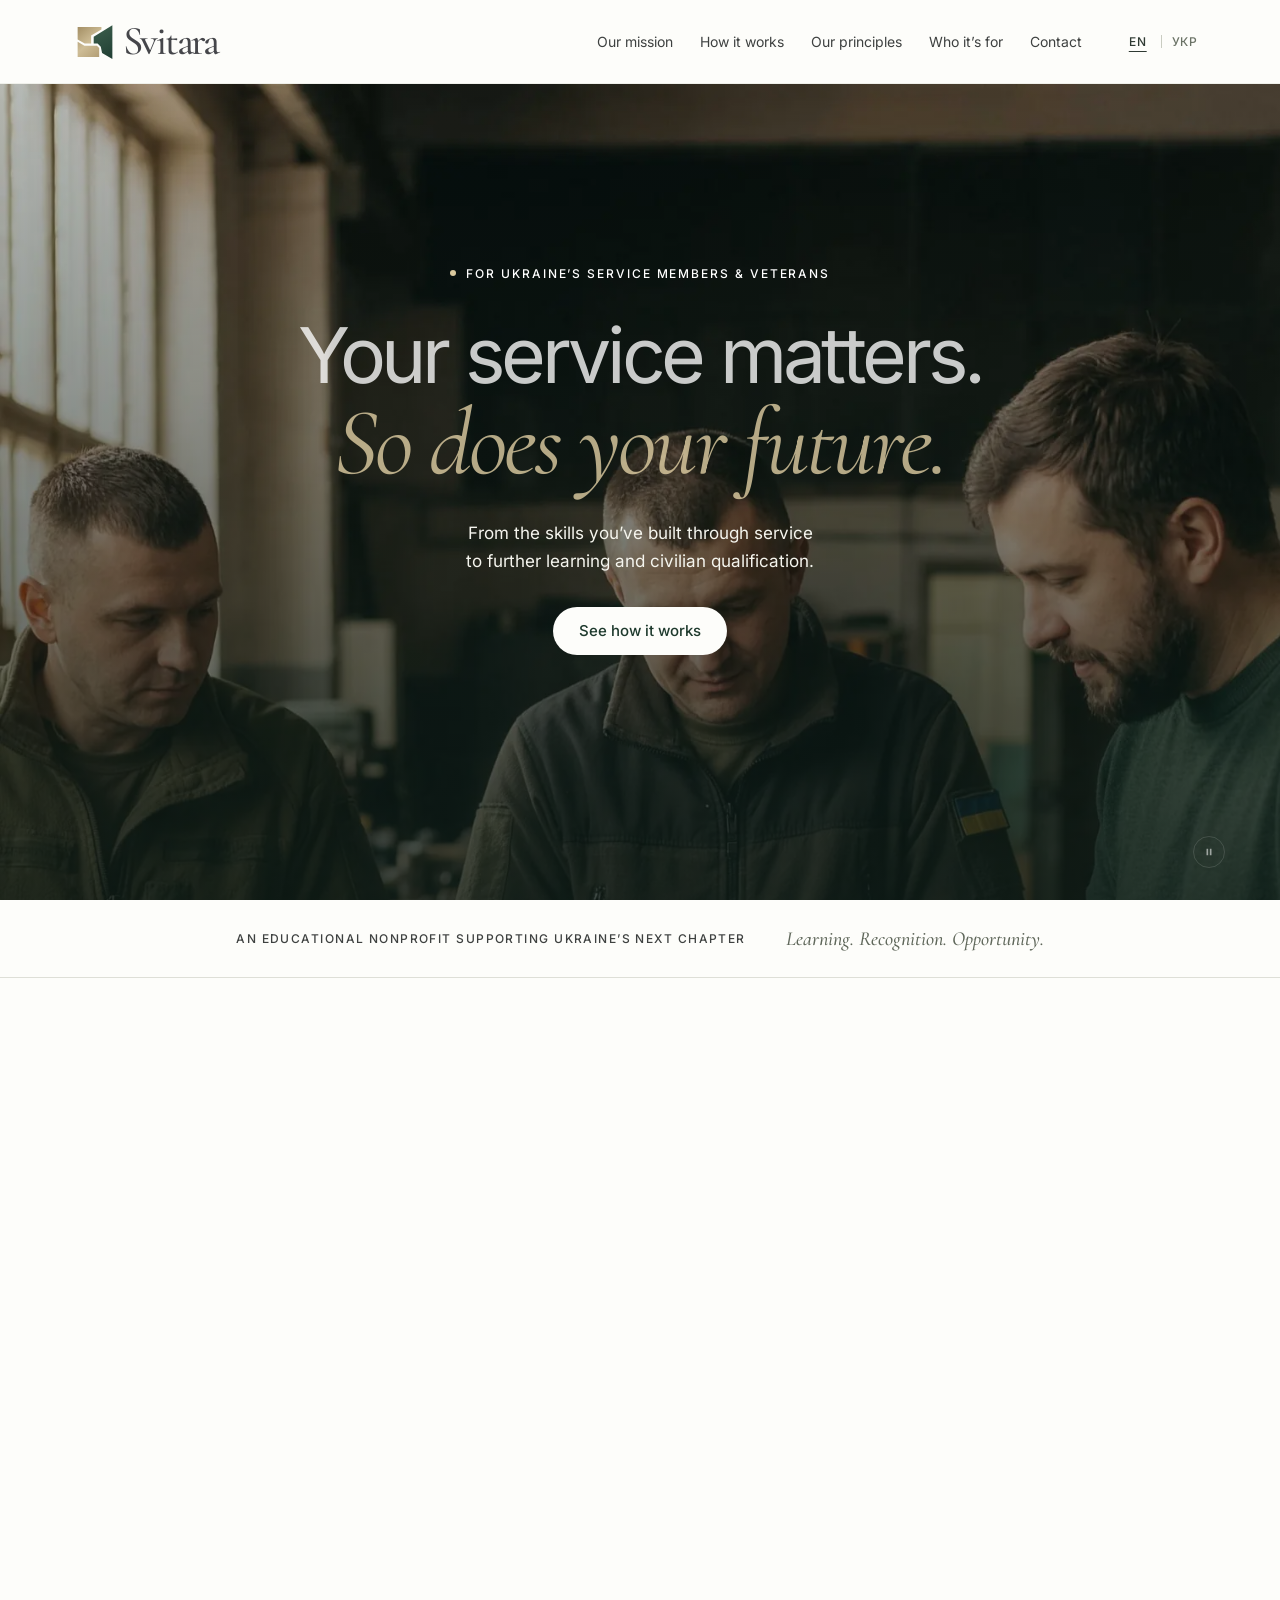
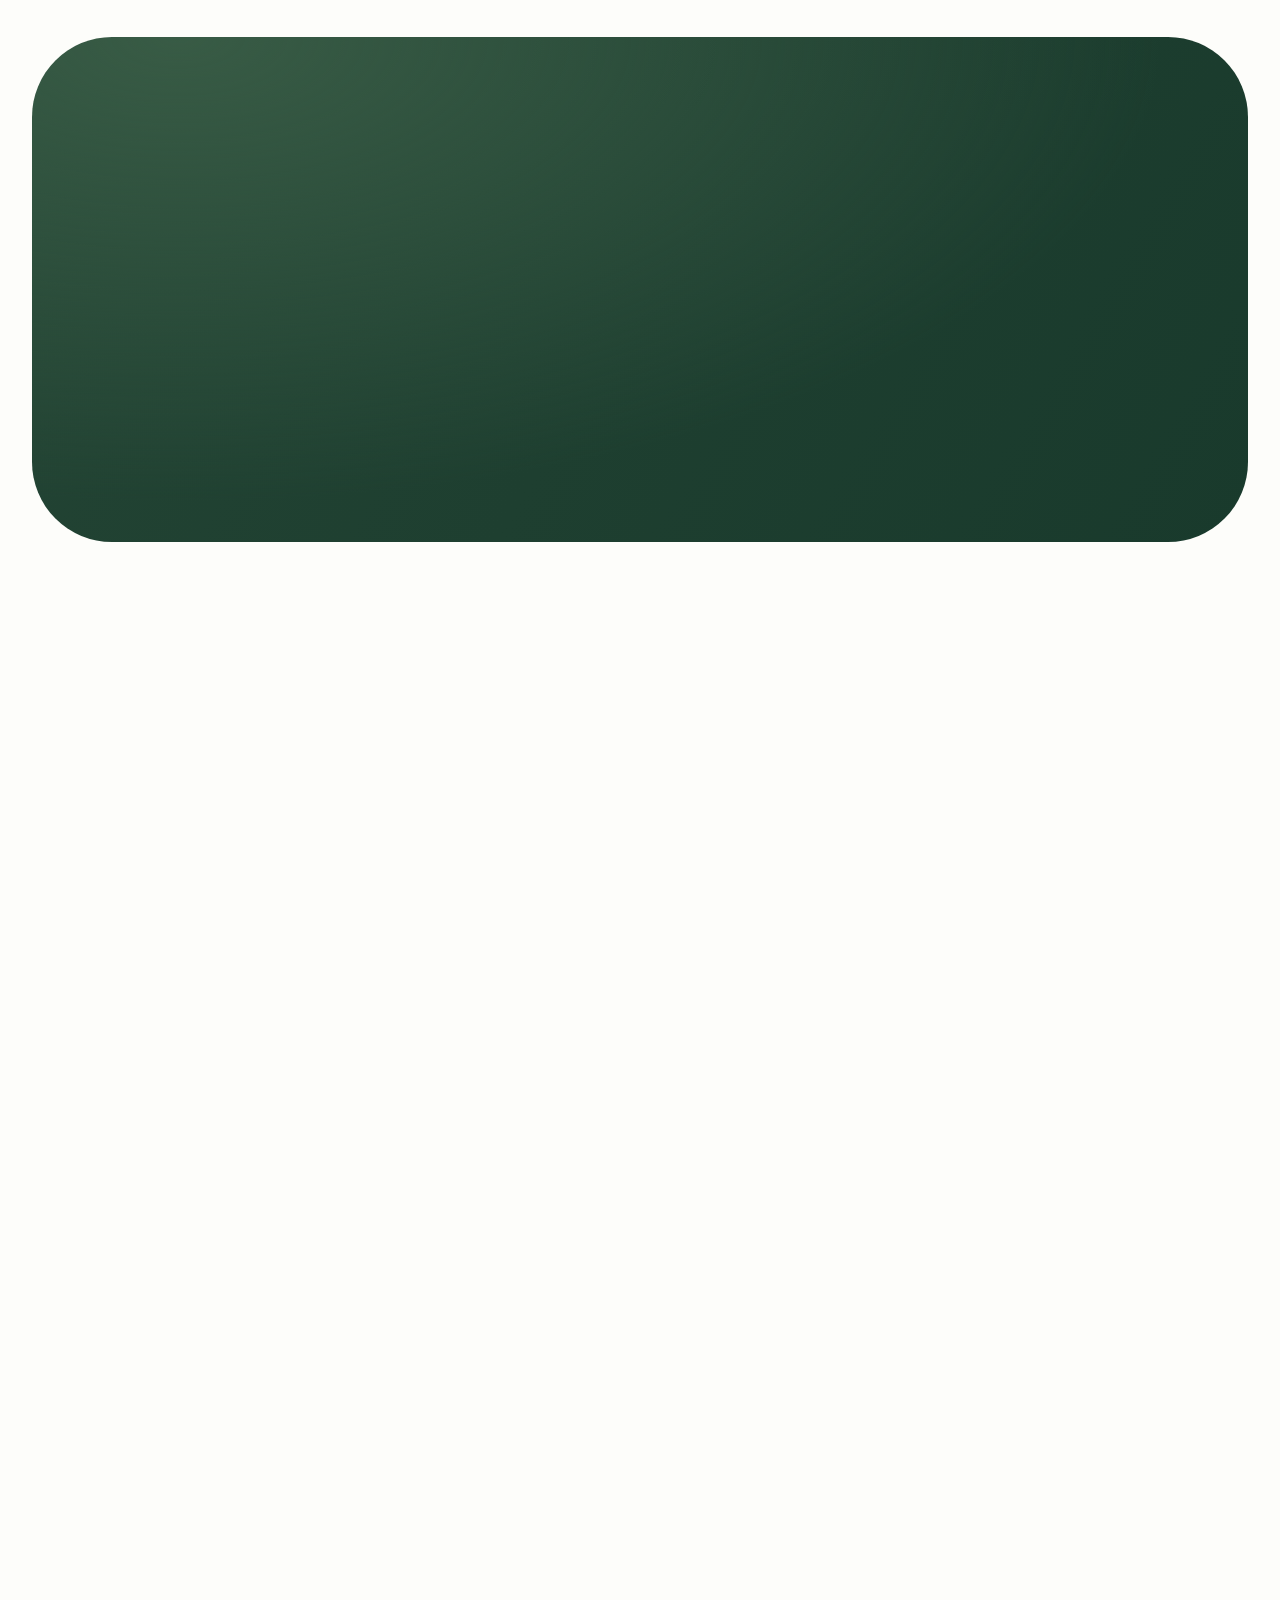
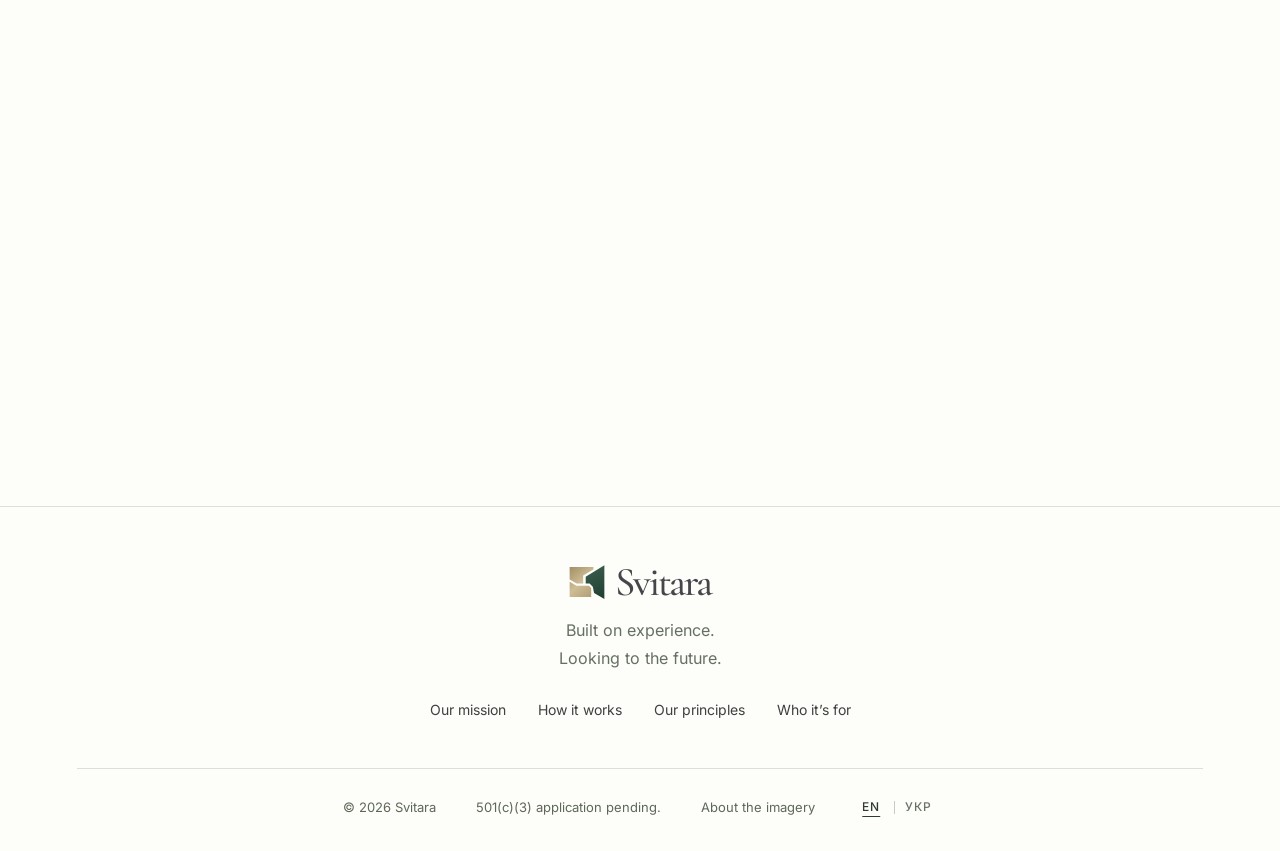
==== commit 1171abdd: "Replace site with bilingual EN/UK Nuxt export (2026-09-24 revision)" ====
--- a/index.html
+++ b/index.html
@@ -1 +1 @@
-<!DOCTYPE html><html  lang="en"><head><meta charset="utf-8"><meta name="viewport" content="width=device-width, initial-scale=1"><title>Svitara — Your service matters. So does your future.</title><link rel="preconnect" href="https://fonts.googleapis.com"><link rel="preconnect" href="https://fonts.gstatic.com" crossorigin><script type="importmap">{"imports":{"#entry":"/_nuxt/BGjaLnkW.js"}}</script><link rel="stylesheet" href="https://fonts.googleapis.com/css2?family=Inter:wght@400;500;600;650;700;800&display=swap"><link rel="stylesheet" href="https://fonts.googleapis.com/css2?family=Cormorant+Garamond:ital,wght@0,400;0,500;0,600;1,400;1,500&display=swap"><style>.svitara-brand[data-v-3bf9a1b2]{color:#45464a;white-space:nowrap;align-items:center;gap:.62rem;display:inline-flex}.svitara-brand svg[data-v-3bf9a1b2]{flex:none;width:2.25rem;height:2.25rem}.svitara-brand>span[data-v-3bf9a1b2]{letter-spacing:-.055em;font:500 2.55rem/.95 Cormorant Garamond,Georgia,serif}</style><style>.hero-scroll[data-v-30d5ba0c]{background:#293c33;height:140svh}.hero-stage[data-v-30d5ba0c]{color:#fff;height:calc(100svh - 84px);min-height:580px;position:sticky;top:84px;overflow:hidden}.hero-image[data-v-30d5ba0c],.hero-shade[data-v-30d5ba0c],.hero-video[data-v-30d5ba0c]{width:100%;height:100%;position:absolute;inset:0}.hero-image[data-v-30d5ba0c],.hero-video[data-v-30d5ba0c]{-o-object-fit:cover;object-fit:cover;-o-object-position:center top;object-position:center top}.hero-video[data-v-30d5ba0c]{opacity:0;transition:opacity .35s}.hero-video.is-ready[data-v-30d5ba0c]{opacity:1}.hero-shade[data-v-30d5ba0c]{background:linear-gradient(#0f1d183d,#0f1d1875 48%,#0f1d18bf)}.hero-copy[data-v-30d5ba0c]{z-index:1;text-align:center;flex-direction:column;justify-content:center;height:100%;padding:1.5rem 1.5rem 6rem;position:relative}.hero-copy[data-v-30d5ba0c],.hero-eyebrow[data-v-30d5ba0c]{align-items:center;display:flex}.hero-eyebrow[data-v-30d5ba0c]{letter-spacing:.16em;gap:.65rem;margin:0 0 2rem;font-size:.75rem;font-weight:500}.hero-eyebrow span[data-v-30d5ba0c]{background:#dac99e;border-radius:50%;flex:none;width:.38rem;height:.38rem}h1[data-v-30d5ba0c]{color:#fff;opacity:.78;letter-spacing:-.06em;font-size:clamp(3.3rem,6vw,6.5rem);font-weight:400;line-height:1.08}h1 em[data-v-30d5ba0c]{color:#e0cc9e;letter-spacing:-.035em;font:italic 400 1.24em/.96 Cormorant Garamond,Georgia,serif}.hero-description[data-v-30d5ba0c]{color:#f0f0e8;margin:1.9rem 0 1.8rem;font-size:1rem;line-height:1.7}.hero-link[data-v-30d5ba0c]{color:#fff;border-bottom:1px solid #ffffff73;align-items:center;gap:2.5rem;min-height:44px;padding-bottom:.3rem;font-size:.875rem;text-decoration:none;display:inline-flex}.hero-link[data-v-30d5ba0c]:hover{color:#e0cc9e;border-color:#e0cc9e}.hero-bottom[data-v-30d5ba0c]{z-index:2;grid-template-columns:1fr 1fr 1fr;align-items:end;gap:1rem;display:grid;position:absolute;bottom:2rem;left:4.3%;right:4.3%}.hero-bottom p[data-v-30d5ba0c]{margin:0;font-size:.8rem;line-height:1.6}.hero-bottom p span[data-v-30d5ba0c]{color:#d4d9d2}.scroll-cue[data-v-30d5ba0c]{letter-spacing:.15em;justify-content:center;gap:1.2rem;font-size:.6875rem;text-decoration:none}.motion-toggle[data-v-30d5ba0c],.scroll-cue[data-v-30d5ba0c]{color:#fff;align-items:center;min-height:44px;display:flex}.motion-toggle[data-v-30d5ba0c]{cursor:pointer;background:#1c302a80;border:1px solid #ffffff70;border-radius:999px;justify-self:end;gap:.7rem;padding:.4rem 1rem;font-size:.75rem}.motion-toggle[data-v-30d5ba0c]:hover{background:#1c302acc}.hero-stage[data-v-30d5ba0c] :is(a,button):focus-visible{outline-offset:5px;box-shadow:none;outline:2px solid #f7e0aa}.hero-progress[data-v-30d5ba0c]{z-index:3;background:#ffffff17;height:3px;position:absolute;bottom:0;left:0;right:0}.hero-progress span[data-v-30d5ba0c]{transform-origin:0;background:#c6ad79;height:100%;display:block}.is-still[data-v-30d5ba0c]{height:auto}.is-still .hero-stage[data-v-30d5ba0c]{position:relative;top:0}@media (width<=700px){.hero-stage[data-v-30d5ba0c]{height:calc(100svh - 72px);min-height:570px;top:72px}.hero-copy[data-v-30d5ba0c]{padding-bottom:5rem}.hero-eyebrow[data-v-30d5ba0c]{letter-spacing:.09em;margin-bottom:1.7rem;font-size:.625rem}h1[data-v-30d5ba0c]{font-size:clamp(2.6rem,9vw,4.5rem)}.hero-description[data-v-30d5ba0c]{font-size:.9rem}.hero-bottom[data-v-30d5ba0c]{grid-template-columns:1fr auto;bottom:1.25rem;left:1.25rem;right:1.25rem}.hero-bottom p[data-v-30d5ba0c]{display:none}.scroll-cue[data-v-30d5ba0c]{letter-spacing:.08em;justify-content:start;font-size:.5625rem}.motion-toggle[data-v-30d5ba0c]{padding:.4rem .75rem;font-size:.7rem}}@media (prefers-reduced-motion:reduce){.hero-scroll[data-v-30d5ba0c]{height:auto}.hero-stage[data-v-30d5ba0c]{position:relative;top:0}.hero-video[data-v-30d5ba0c]{display:none}}</style><style>.svitara-site[data-v-a49171fa]{--site-green:#284d3c;--site-ink:#3e4140;--site-muted:#667061;--site-gold:#b8a074;--site-line:#dedfd7;color:var(--site-ink);background:#fdfdfa;font-family:Inter,Arial,sans-serif;font-size:1rem}.svitara-site h2[data-v-a49171fa]{color:var(--site-ink);letter-spacing:-.05em;font-size:clamp(2.3rem,3.7vw,3.7rem);font-weight:400;line-height:1.13}.svitara-site h2 em[data-v-a49171fa]{letter-spacing:-.035em;color:var(--site-green);font-family:Cormorant Garamond,Georgia,serif;font-size:1.22em;font-weight:400}.svitara-site a[data-v-a49171fa]{color:inherit}.svitara-site[data-v-a49171fa] :is(a,button,summary):focus-visible{outline-offset:5px;box-shadow:none;border-radius:2px;outline:2px solid #8e743f}.svitara-site section[id][data-v-a49171fa]{scroll-margin-top:110px}.section-enter[data-v-a49171fa]{transition:opacity .8s ease-out,transform .9s cubic-bezier(.22,1,.36,1)}.section-pending[data-v-a49171fa]{opacity:.25;transform:translateY(28px)}.section-enter[data-v-a49171fa]:focus-within,.section-enter[data-v-a49171fa]:target{opacity:1;transform:none}.section-enter[data-v-a49171fa]:focus-within{transition:none}.site-skip[data-v-a49171fa]{z-index:30;color:#284d3c;background:#fff;padding:.8rem 1.2rem;position:fixed;top:.75rem;left:1rem;transform:translateY(-180%)}.site-skip[data-v-a49171fa]:focus{transform:translateY(0)}.site-header[data-v-a49171fa]{z-index:20;-webkit-backdrop-filter:blur(12px);backdrop-filter:blur(12px);background:#fdfdfaf5;border-bottom:1px solid #dedfd770;justify-content:space-between;align-items:center;gap:2rem;height:84px;padding:0 3.5%;display:flex;position:sticky;top:0}.brand-link[data-v-a49171fa]{text-decoration:none;display:inline-flex}.desktop-nav[data-v-a49171fa]{align-items:center;gap:clamp(1.2rem,2.1vw,2.5rem);margin-left:auto;display:flex}.desktop-nav a[data-v-a49171fa],.sign-in[data-v-a49171fa]{align-items:center;gap:.8rem;min-height:44px;font-size:.875rem;text-decoration:none;display:inline-flex}.desktop-nav a[data-v-a49171fa]:hover,.sign-in[data-v-a49171fa]:hover{color:#8e743f}.header-actions[data-v-a49171fa]{align-items:center;gap:1.9rem;margin-left:1rem;display:flex}.button[data-v-a49171fa]{border:1px solid #0000;border-radius:999px;justify-content:center;align-items:center;gap:2rem;min-height:48px;padding:.9rem 1.5rem;font-size:.875rem;font-weight:500;text-decoration:none;transition:background-color .2s,box-shadow .25s;display:inline-flex}.button-green[data-v-a49171fa]{background:var(--site-green);color:#fff!important}.button-green[data-v-a49171fa]:hover{background:#193829}.menu-toggle[data-v-a49171fa]{display:none}.mobile-nav[data-v-a49171fa]{border-bottom:1px solid var(--site-line);background:#fdfdfa;gap:.2rem;padding:1rem 1.5rem 1.5rem;display:grid;position:absolute;top:100%;left:0;right:0;box-shadow:0 12px 16px #284d3c0c}.mobile-nav a[data-v-a49171fa]{padding:.75rem 0;text-decoration:none}.purpose-strip[data-v-a49171fa]{border-bottom:1px solid var(--site-line);justify-content:space-between;align-items:center;gap:1rem;min-height:78px;padding:1rem 4.3%;display:flex}.purpose-strip span[data-v-a49171fa]:first-child{letter-spacing:.12em;font-size:.6875rem;font-weight:500}.purpose-strip span[data-v-a49171fa]:last-child{color:#71796b;font:italic 500 1.2rem Cormorant Garamond,Georgia,serif}.section-wrap[data-v-a49171fa]{max-width:1500px;margin:0 auto;padding-left:6%;padding-right:6%}.eyebrow[data-v-a49171fa]{color:#626d5d;letter-spacing:.13em;align-items:center;gap:.7rem;font-size:.6875rem;font-weight:500;line-height:1.5;display:flex}.section-index[data-v-a49171fa]{color:#8b774e;letter-spacing:0}.mission[data-v-a49171fa]{padding-top:88px;padding-bottom:88px}.mission>.eyebrow[data-v-a49171fa]{margin-bottom:1.5rem}.mission-body[data-v-a49171fa]{grid-template-columns:repeat(2,minmax(0,1fr));align-items:start;gap:clamp(2.5rem,6vw,6rem);display:grid}.mission-detail[data-v-a49171fa]{gap:1.25rem;max-width:36rem;display:grid}.mission-detail p[data-v-a49171fa]{color:var(--site-muted);font-size:1rem;line-height:1.75}.mission-detail>p[data-v-a49171fa]{color:#434b40;font-size:1.125rem;line-height:1.65}.text-link[data-v-a49171fa]{border-bottom:1px solid #a6ad9f;justify-content:space-between;align-items:center;gap:1.5rem;min-height:44px;padding:.4rem 0;font-size:.875rem;font-weight:500;text-decoration:none;display:inline-flex}.text-link[data-v-a49171fa]:hover{color:#8e743f;border-color:#8e743f}.mission-detail .text-link[data-v-a49171fa]{margin-top:1rem}.approach[data-v-a49171fa]{padding-top:24px;padding-bottom:72px}.section-heading[data-v-a49171fa]{justify-content:space-between;align-items:end;gap:2rem;margin-bottom:2rem;display:flex}.section-heading .eyebrow[data-v-a49171fa]{margin-bottom:1rem}.section-heading>p[data-v-a49171fa]{color:var(--site-muted);padding-bottom:.3rem;font-size:.9375rem;line-height:1.7}.experience-circles[data-v-a49171fa]{grid-template-columns:repeat(3,minmax(0,1fr));justify-items:center;gap:clamp(1.5rem,4vw,3.5rem);display:grid}.experience-circle[data-v-a49171fa]{aspect-ratio:1;isolation:isolate;color:#3e4740;cursor:pointer;background:0 0;border:1px solid #b7bbaf;border-radius:50%;justify-content:center;align-items:center;width:100%;max-width:340px;transition:border-color .3s;display:flex;position:relative;overflow:hidden}.experience-circle[data-v-a49171fa]:hover{background:#eeefe5;border-color:#284d3c}.circle-number[data-v-a49171fa]{letter-spacing:.05em;background:#183b2bc9;border:1px solid #ffffff45;border-radius:50%;place-items:center;width:1.9rem;height:1.9rem;font-size:.6875rem;display:grid;position:absolute;top:18%;left:18%}.circle-title[data-v-a49171fa]{letter-spacing:-.045em;font-size:clamp(1.3rem,2vw,2rem)}.photo-circle[data-v-a49171fa]{color:#fff}.photo-circle img[data-v-a49171fa],.photo-circle[data-v-a49171fa]:after{z-index:-2;-o-object-fit:cover;object-fit:cover;-o-object-position:52% center;object-position:52% center;width:100%;height:100%;position:absolute;inset:0}.photo-circle img[data-v-a49171fa]{filter:saturate(.9)contrast(1.03);transition:transform .7s cubic-bezier(.22,1,.36,1)}.photo-circle[data-v-a49171fa]:after{z-index:-1;content:"";background:linear-gradient(#11281e24 8%,#11281e8c 56%,#11281e99)}.photo-circle .circle-title[data-v-a49171fa]{letter-spacing:-.045em;text-shadow:0 2px 12px #08201566;font:italic 500 clamp(1.65rem,2.8vw,2.6rem) Cormorant Garamond,Georgia,serif}.svitara-site .experience-circle[data-v-a49171fa]:focus-visible{outline-offset:6px;border-radius:50%}.step-detail[data-v-a49171fa]{grid-template-columns:1fr 1.4fr auto;align-items:start;gap:2rem;min-height:144px;padding-top:2rem;display:grid}.step-detail h3[data-v-a49171fa]{color:#42483f;letter-spacing:-.035em;font-size:1.1rem;font-weight:500;line-height:1.6}.step-detail p[data-v-a49171fa]{color:var(--site-muted);font-size:.9375rem;line-height:1.8}.step-detail .text-link[data-v-a49171fa]{align-self:start;margin-top:-.35rem}.qualification-section[data-v-a49171fa]{color:#e9eee3;background:radial-gradient(at 12% 0,#385b45,#0000 65%),linear-gradient(120deg,#234434,#193a2c);border-radius:80px;margin:0 2.5%}.qualification-inner[data-v-a49171fa]{text-align:center;max-width:1250px;margin:0 auto;padding:48px 5% 40px}.qualification-inner>.eyebrow[data-v-a49171fa]{color:#c3cebb;justify-content:center;margin-bottom:.75rem}.qualification-inner h2[data-v-a49171fa]{color:#fff;font-size:clamp(1.9rem,3vw,2.75rem)}.qualification-inner h2 em[data-v-a49171fa]{color:#d4be8f;white-space:nowrap}.qualification-inner .qualification-intro[data-v-a49171fa]{color:#ced7c9;margin-top:.9rem;font-size:1rem;line-height:1.65}.principles[data-v-a49171fa]{text-align:left;grid-template-columns:repeat(4,minmax(0,1fr));margin:1.75rem 0 1.5rem;display:grid}.principles>div[data-v-a49171fa]{grid-template-columns:auto minmax(0,1fr);align-content:start;align-items:center;gap:.65rem;padding:0 1rem;display:grid;position:relative}.principles>div[data-v-a49171fa]:not(:last-child):before{content:"";background:linear-gradient(90deg,#d4be8f8c,#d4be8f40);height:1px;position:absolute;top:-12px;left:1rem;right:-1rem}.principles>div[data-v-a49171fa]:after{content:"";background:#d4be8f;border-radius:50%;width:5px;height:5px;position:absolute;top:-14px;left:1rem}.principle-number[data-v-a49171fa]{color:#d4be8f;font:italic 400 2.25rem/1 Cormorant Garamond,Georgia,serif;display:block}.principles h3[data-v-a49171fa]{color:#f6f8f2;letter-spacing:-.025em;margin:0;font-size:1rem;font-weight:500;line-height:1.4}.principles p[data-v-a49171fa]{color:#c2cfbf;grid-column:1/-1;font-size:.875rem;line-height:1.65}.qualification-inner .education-note[data-v-a49171fa]{color:#ced7c9;max-width:940px;margin:0 auto .75rem;font-size:.875rem;line-height:1.6}.light-link[data-v-a49171fa]{border-color:#c9c6ac7a;color:#f2ebdc!important}.people-section[data-v-a49171fa]{grid-template-columns:.95fr 1fr;align-items:center;gap:7%;padding-top:120px;padding-bottom:120px;display:grid}.people-photo[data-v-a49171fa]{border-radius:8px 130px 8px 8px;align-self:stretch;min-height:630px;position:relative;overflow:hidden;box-shadow:0 18px 45px #284d3c12}.people-photo[data-v-a49171fa]:after{content:"";background:linear-gradient(#0000 55%,#172e23b3);position:absolute;inset:0}.people-photo img[data-v-a49171fa]{-o-object-fit:cover;object-fit:cover;-o-object-position:58% center;object-position:58% center;filter:saturate(.9)contrast(1.03);width:100%;height:100%;position:absolute}.people-photo>span[data-v-a49171fa]{z-index:1;color:#fff3d9;font:italic 400 clamp(2rem,3vw,3rem)/1.1 Cormorant Garamond,Georgia,serif;position:absolute;bottom:2rem;left:2rem;right:1rem}.people-content>.eyebrow[data-v-a49171fa]{margin-bottom:1.2rem}.people-content h2[data-v-a49171fa]{margin-bottom:2rem;font-size:clamp(2rem,3vw,3rem)}.audience-row[data-v-a49171fa]{border-top:1px solid var(--site-line);grid-template-columns:1.6rem 1fr;gap:1rem;padding:1.45rem 0;display:grid}.audience-row>span[data-v-a49171fa]{color:#8b774e;padding-top:.2rem;font-size:.75rem}.audience-row h3[data-v-a49171fa]{color:#3e473e;letter-spacing:-.025em;font-size:1.0625rem;font-weight:500;line-height:1.5}.audience-row p[data-v-a49171fa]{color:var(--site-muted);margin-top:.5rem;font-size:.9375rem;line-height:1.8}.planned-label[data-v-a49171fa]{vertical-align:middle;letter-spacing:.05em;border:1px solid #d5d9cc;border-radius:999px;margin-left:.6rem;padding:.3rem .5rem;font-size:.625rem;font-weight:500;line-height:1;display:inline-block}.get-involved[data-v-a49171fa]{text-align:center;background:#f1eee4;padding:85px 1.5rem 95px}.get-involved .eyebrow[data-v-a49171fa]{justify-content:center;margin-bottom:1.5rem}.get-involved h2[data-v-a49171fa]{font-size:clamp(2.75rem,4.8vw,4.5rem)}.get-involved>p[data-v-a49171fa]:not(.eyebrow){color:var(--site-muted);margin-top:1.5rem;font-size:1rem;line-height:1.8}.involvement-actions[data-v-a49171fa]{justify-content:center;align-items:center;gap:2rem;margin-top:2rem;display:flex}.contact-section[data-v-a49171fa]{grid-template-columns:1fr 1fr;align-items:center;gap:clamp(2rem,6vw,6rem);padding-top:72px;padding-bottom:72px;display:grid}.contact-section .eyebrow[data-v-a49171fa]{margin-bottom:1.25rem}.contact-details[data-v-a49171fa]{max-width:34rem}.contact-details>p[data-v-a49171fa]{color:var(--site-muted);font-size:1rem;line-height:1.8}.contact-details .contact-email[data-v-a49171fa]{color:var(--site-green);overflow-wrap:anywhere;border-color:#b8a07480;margin-top:1.5rem;padding-bottom:.7rem;font-size:clamp(1rem,1.6vw,1.4rem);display:flex}.contact-details .contact-topics[data-v-a49171fa]{margin-top:1rem;font-size:.75rem}.site-footer[data-v-a49171fa]{padding:3.5rem 6% 1.5rem}.footer-main[data-v-a49171fa]{grid-template-columns:1fr 1.4fr 1.5fr;gap:2rem;padding-bottom:3rem;display:grid}.footer-main>.brand-link[data-v-a49171fa]{align-self:start}.footer-main>p[data-v-a49171fa]{color:#667061;font-size:1rem;line-height:1.7}.footer-main nav[data-v-a49171fa]{-moz-column-gap:2rem;grid-template-columns:1fr 1fr;column-gap:2rem;display:grid}.footer-main nav a[data-v-a49171fa]{align-items:center;min-height:44px;font-size:.875rem;text-decoration:none;display:flex}.footer-main nav a[data-v-a49171fa]:hover{text-decoration:underline}.footer-bottom[data-v-a49171fa]{border-top:1px solid var(--site-line);color:#687160;justify-content:space-between;align-items:start;gap:1rem;padding-top:1.4rem;font-size:.75rem;line-height:1.7;display:flex}.media-credits[data-v-a49171fa]{max-width:310px}.media-credits summary[data-v-a49171fa]{cursor:pointer;min-height:32px}.media-credits p[data-v-a49171fa]{padding-top:.5rem}@media (hover:hover) and (pointer:fine){.photo-circle:hover img[data-v-a49171fa]{transform:scale(1.045)}}@media (width>=1500px){.qualification-section[data-v-a49171fa]{border-radius:260px}}@media (width<=1100px){.desktop-nav[data-v-a49171fa]{gap:1.2rem}.header-actions[data-v-a49171fa]{gap:1.2rem;margin-left:0}.step-detail[data-v-a49171fa]{grid-template-columns:1fr 1.5fr;gap:1.5rem}.step-detail .text-link[data-v-a49171fa]{grid-column:2;justify-self:start}.principles[data-v-a49171fa]{grid-template-columns:repeat(2,minmax(0,1fr));gap:1.5rem 0}.principles>div[data-v-a49171fa]:nth-child(2):before{display:none}.people-photo[data-v-a49171fa]{min-height:620px}}@media (width<=960px){.desktop-nav[data-v-a49171fa]{display:none}.menu-toggle[data-v-a49171fa]{min-height:44px;color:var(--site-ink);cursor:pointer;background:0 0;border:0;align-items:center;gap:.7rem;padding:.5rem 0 .5rem .7rem;font-size:.875rem;display:flex}.menu-toggle span[data-v-a49171fa]{font-size:1.3rem}}@media (width<=800px){.mission[data-v-a49171fa]{padding-top:64px;padding-bottom:64px}.mission-body[data-v-a49171fa]{grid-template-columns:1fr;gap:1.75rem}.mission-detail[data-v-a49171fa]{max-width:none}.section-heading[data-v-a49171fa]{align-items:start}.section-heading>p[data-v-a49171fa]{display:none}.qualification-section[data-v-a49171fa]{border-radius:48px}.people-section[data-v-a49171fa]{grid-template-columns:1fr;gap:3rem;padding-top:75px;padding-bottom:75px}.people-photo[data-v-a49171fa]{aspect-ratio:1.2;min-height:0}.footer-main[data-v-a49171fa]{grid-template-columns:1fr 1fr}.footer-main nav[data-v-a49171fa]{grid-column:1/-1}.contact-section[data-v-a49171fa]{grid-template-columns:1fr;gap:1.75rem;padding-top:56px;padding-bottom:40px}}@media (width<=700px){.site-header[data-v-a49171fa]{gap:1rem;height:72px;padding:0 5%}.header-actions[data-v-a49171fa]{gap:1rem}.brand-link[data-v-a49171fa] .svitara-brand svg{width:1.9rem;height:1.9rem}.brand-link[data-v-a49171fa] .svitara-brand>span{font-size:2.25rem}.sign-in[data-v-a49171fa]{font-size:.8rem}.purpose-strip[data-v-a49171fa]{text-align:center;justify-content:center;min-height:64px;padding:1rem}.purpose-strip span[data-v-a49171fa]:first-child{letter-spacing:.08em;font-size:.625rem}.purpose-strip span[data-v-a49171fa]:last-child{display:none}.section-wrap[data-v-a49171fa]{padding-left:6%;padding-right:6%}.experience-circles[data-v-a49171fa]{grid-template-columns:1fr;gap:1.5rem;max-width:280px;margin:0 auto}.experience-circle[data-v-a49171fa]{aspect-ratio:1.45;border-radius:50%}.circle-title[data-v-a49171fa]{font-size:1.5rem}.photo-circle .circle-title[data-v-a49171fa]{font-size:clamp(2rem,9.8vw,2.8rem)}.step-detail[data-v-a49171fa]{grid-template-columns:1fr;gap:.8rem;padding-top:2rem}.step-detail .text-link[data-v-a49171fa]{grid-column:auto;margin-top:.4rem}.approach[data-v-a49171fa]{padding-bottom:65px}.qualification-section[data-v-a49171fa]{border-radius:32px;margin:0 4%}.qualification-inner[data-v-a49171fa]{padding:36px 7% 32px}.qualification-intro br[data-v-a49171fa]{display:none}.principles[data-v-a49171fa]{grid-template-columns:1fr;gap:1rem}.principles>div[data-v-a49171fa]{grid-template-columns:2.25rem minmax(0,1fr);gap:.5rem 1rem;padding:0}.principles .principle-number[data-v-a49171fa]{grid-row:1/3;align-self:start}.principles p[data-v-a49171fa]{grid-column:2}.principles>div[data-v-a49171fa]:not(:last-child):before{background:linear-gradient(#d4be8f80,#d4be8f26);width:1px;height:auto;display:block;inset:2.75rem auto -.25rem 1rem}.principles>div[data-v-a49171fa]:after{display:none}.people-photo[data-v-a49171fa]{border-top-right-radius:85px}.people-photo>span[data-v-a49171fa]{bottom:1.5rem;left:1.5rem}.get-involved[data-v-a49171fa]{padding-top:65px;padding-bottom:65px}.get-involved>p br[data-v-a49171fa]{display:none}.involvement-actions[data-v-a49171fa]{flex-direction:column;gap:1rem}.footer-main[data-v-a49171fa]{gap:1.5rem}.footer-main>p[data-v-a49171fa]{font-size:.875rem}.footer-bottom[data-v-a49171fa]{flex-direction:column;gap:.6rem}}@media (prefers-reduced-motion:reduce){.button[data-v-a49171fa],.experience-circle[data-v-a49171fa],.photo-circle img[data-v-a49171fa]{transition:none}.photo-circle:hover img[data-v-a49171fa]{transform:none}.section-enter[data-v-a49171fa]{opacity:1;transition:none;transform:none}}@media print{.section-enter[data-v-a49171fa]{opacity:1;transition:none;transform:none}}</style><link rel="stylesheet" href="/_nuxt/entry.DrSrKcaK.css" crossorigin><link rel="preload" as="fetch" crossorigin="anonymous" href="/_payload.json?_b=302b0299-09ba-49b6-aff5-f9fbe6de01cf"><link rel="modulepreload" as="script" crossorigin href="/_nuxt/BGjaLnkW.js"><link rel="modulepreload" as="script" crossorigin href="/_nuxt/xndLIXjy.js"><link rel="modulepreload" as="script" crossorigin href="/_nuxt/DbkKcQkF.js"><link rel="modulepreload" as="script" crossorigin href="/_nuxt/2WxTXqvO.js"><link rel="modulepreload" as="script" crossorigin href="/_nuxt/DMjayUuu.js"><script type="module" src="/_nuxt/BGjaLnkW.js" crossorigin></script><link rel="prefetch" as="script" crossorigin href="/_nuxt/DQbIifwY.js"><link rel="prefetch" as="script" crossorigin href="/_nuxt/B-ArKJDJ.js"><meta name="description" content="Svitara is an educational nonprofit helping Ukrainian veterans and war-affected workers build on existing skills through assessment, focused learning and a path toward civilian professional qualification."><link rel="icon" type="image/svg+xml" href="/website/favicon.svg"></head><body><div id="__nuxt"><div><div></div><div class="svitara-site" data-v-a49171fa><a class="site-skip" href="#main-content" data-v-a49171fa>Skip to main content</a><header class="site-header" data-v-a49171fa><a aria-current="page" href="/" class="router-link-active router-link-exact-active brand-link" aria-label="Svitara home" data-v-a49171fa><span class="svitara-brand" data-v-a49171fa data-v-3bf9a1b2><svg viewBox="0 0 112 108" fill="none" aria-hidden="true" data-v-3bf9a1b2><defs data-v-3bf9a1b2><linearGradient id="v-0-gold" x1="0" y1="0" x2="92" y2="105" gradientUnits="userSpaceOnUse" data-v-3bf9a1b2><stop stop-color="#9E895E" data-v-3bf9a1b2></stop><stop offset=".48" stop-color="#CEBD96" data-v-3bf9a1b2></stop><stop offset="1" stop-color="#AA9469" data-v-3bf9a1b2></stop></linearGradient><linearGradient id="v-0-green" x1="62" y1="20" x2="111" y2="106" gradientUnits="userSpaceOnUse" data-v-3bf9a1b2><stop stop-color="#385A49" data-v-3bf9a1b2></stop><stop offset="1" stop-color="#203E33" data-v-3bf9a1b2></stop></linearGradient></defs><path d="M2 7H76V15L44 34V59H24L2 46V7Z" fill="url(#v-0-gold)" data-v-3bf9a1b2></path><path d="M2 53L23 66H62L69 73V101H2V53Z" fill="url(#v-0-gold)" data-v-3bf9a1b2></path><path d="M52 38L110 2V107L78 88L74 69L64 59H52V38Z" fill="url(#v-0-green)" data-v-3bf9a1b2></path></svg><span data-v-3bf9a1b2>Svitara</span></span></a><nav class="desktop-nav" aria-label="Main navigation" data-v-a49171fa><a href="#our-mission" data-v-a49171fa>Our mission</a><a href="#how-it-works" data-v-a49171fa>How it works</a><a href="#who-its-for" data-v-a49171fa>Who it’s for</a><a href="#get-involved" data-v-a49171fa>Get involved</a><a href="#contact-us" data-v-a49171fa>Contact us</a></nav><div class="header-actions" data-v-a49171fa><a class="sign-in" href="#contact-us" data-v-a49171fa>Get in touch</a><button type="button" class="menu-toggle" aria-expanded="false" aria-controls="mobile-navigation" data-v-a49171fa>Menu <span aria-hidden="true" data-v-a49171fa>+</span></button></div><!----></header><main id="main-content" data-v-a49171fa><section class="hero-scroll" aria-labelledby="hero-title" data-v-a49171fa data-v-30d5ba0c><div class="hero-stage" data-v-30d5ba0c><img class="hero-image" src="/website/veterans-hero.jpg" alt="" fetchpriority="high" width="1920" height="1080" data-v-30d5ba0c><video class="hero-video" src="/website/veterans-hero.mp4?v=3" poster="/website/veterans-hero.jpg" muted loop playsinline preload="auto" aria-hidden="true" tabindex="-1" data-v-30d5ba0c></video><div class="hero-shade" data-v-30d5ba0c></div><div class="hero-copy" data-v-30d5ba0c><p class="hero-eyebrow" data-v-30d5ba0c><span data-v-30d5ba0c></span> FOR UKRAINE’S SERVICE MEMBERS &amp; VETERANS</p><h1 id="hero-title" data-v-30d5ba0c>Your service matters.<br data-v-30d5ba0c><em data-v-30d5ba0c>So does your future.</em></h1><p class="hero-description" data-v-30d5ba0c>From the skills you’ve built through service<br data-v-30d5ba0c>to further learning and civilian qualification.</p><a class="hero-link" href="#our-mission" data-v-30d5ba0c>Discover Svitara</a></div><div class="hero-bottom" data-v-30d5ba0c><p data-v-30d5ba0c>Experience doesn’t end<br data-v-30d5ba0c><span data-v-30d5ba0c>when service does.</span></p><a href="#our-mission" class="scroll-cue" data-v-30d5ba0c>SCROLL TO DISCOVER</a><button class="motion-toggle" type="button" aria-pressed="false" data-v-30d5ba0c><span aria-hidden="true" data-v-30d5ba0c>Ⅱ</span>Pause motion</button></div><div class="hero-progress" aria-hidden="true" data-v-30d5ba0c><span style="transform:scaleX(0);" data-v-30d5ba0c></span></div></div></section><div class="purpose-strip" data-v-a49171fa><span data-v-a49171fa>AN EDUCATIONAL NONPROFIT SUPPORTING UKRAINE’S NEXT CHAPTER</span><span data-v-a49171fa>Learning. Recognition. Opportunity.</span></div><section id="our-mission" class="mission section-wrap" aria-labelledby="mission-title" data-v-a49171fa><p class="eyebrow" data-v-a49171fa><span class="section-index" data-v-a49171fa>01</span> OUR EDUCATIONAL MISSION</p><div class="mission-body" data-v-a49171fa><h2 id="mission-title" data-v-a49171fa>Education for<br data-v-a49171fa><em data-v-a49171fa>your next chapter.</em></h2><div class="mission-detail" data-v-a49171fa><p data-v-a49171fa>You shouldn’t have to start from zero. Skills gained through military service, work and wartime necessity are a foundation for further learning.</p><div data-v-a49171fa><p data-v-a49171fa>Svitara helps Ukrainian veterans and other war-affected workers make those skills visible, identify what still needs to be learned, and build a path toward professional qualification through Ukraine’s qualification centres.</p><a class="text-link" href="#how-it-works" data-v-a49171fa>Get to know our approach</a></div></div></div></section><section id="how-it-works" class="approach section-wrap" aria-labelledby="approach-title" data-v-a49171fa><div class="section-heading" data-v-a49171fa><div data-v-a49171fa><p class="eyebrow" data-v-a49171fa><span class="section-index" data-v-a49171fa>02</span> HOW IT WORKS</p><h2 id="approach-title" data-v-a49171fa>Make experience <em data-v-a49171fa>count.</em></h2></div><p data-v-a49171fa>Every path is different.<br data-v-a49171fa>Here’s where yours can begin.</p></div><div class="experience-circles" role="group" aria-label="Explore the qualification process" data-v-a49171fa><!--[--><button type="button" class="experience-circle photo-circle" aria-pressed="false" aria-controls="step-detail" data-v-a49171fa><img src="/website/service-experience.jpg" alt="" loading="lazy" width="1100" height="1100" data-v-a49171fa><span class="circle-number" data-v-a49171fa>01</span><span class="circle-title" data-v-a49171fa>Your experience</span></button><button type="button" class="experience-circle photo-circle" aria-pressed="true" aria-controls="step-detail" data-v-a49171fa><img src="/website/practical-learning.jpg" alt="" loading="lazy" width="1100" height="1100" data-v-a49171fa><span class="circle-number" data-v-a49171fa>02</span><span class="circle-title" data-v-a49171fa>Your learning</span></button><button type="button" class="experience-circle photo-circle" aria-pressed="false" aria-controls="step-detail" data-v-a49171fa><img src="/website/civilian-next-step.jpg" alt="" loading="lazy" width="1100" height="1100" data-v-a49171fa><span class="circle-number" data-v-a49171fa>03</span><span class="circle-title" data-v-a49171fa>Your next step</span></button><!--]--></div><div id="step-detail" class="step-detail" aria-live="polite" aria-atomic="true" data-v-a49171fa><h3 data-v-a49171fa>A skills gap is a place to begin.</h3><p data-v-a49171fa>Our educational model connects each identified gap with focused learning drawn from the same professional standard used in assessment. Build on your strengths and focus on what still needs work.</p><a href="#qualification-pathway" class="text-link" data-v-a49171fa>Explore our education model</a></div></section><section id="qualification-pathway" class="qualification-section" aria-labelledby="qualification-title" data-v-a49171fa><div class="qualification-inner" data-v-a49171fa><p class="eyebrow" data-v-a49171fa>THE EDUCATIONAL PATHWAY WE’RE BUILDING</p><h2 id="qualification-title" data-v-a49171fa>Learning with <em data-v-a49171fa>a clear purpose.</em></h2><p class="qualification-intro" data-v-a49171fa>Assessment is a beginning. A partial result shows where learning can help.<br data-v-a49171fa> Our model connects existing skills, focused education and reassessment.</p><div class="principles" data-v-a49171fa><div data-v-a49171fa><span class="principle-number" data-v-a49171fa>01</span><h3 data-v-a49171fa>Assess existing skills</h3><p data-v-a49171fa>A qualification centre assesses what you can do against the relevant professional standard.</p></div><div data-v-a49171fa><span class="principle-number" data-v-a49171fa>02</span><h3 data-v-a49171fa>Identify learning needs</h3><p data-v-a49171fa>Unconfirmed competencies point to the specific knowledge and practical skills to develop.</p></div><div data-v-a49171fa><span class="principle-number" data-v-a49171fa>03</span><h3 data-v-a49171fa>Learn with purpose</h3><p data-v-a49171fa>Focused learning addresses those gaps, with practical training in person at centres or partner workshops.</p></div><div data-v-a49171fa><span class="principle-number" data-v-a49171fa>04</span><h3 data-v-a49171fa>Return for reassessment</h3><p data-v-a49171fa>Further assessment gives you the opportunity to demonstrate the competencies you’ve developed.</p></div></div><p class="education-note" data-v-a49171fa>Qualification centres make the decisions. Svitara connects the evidence and the learning pathway.</p><a class="text-link light-link" href="#contact-us" data-v-a49171fa>Partner with Svitara</a></div></section><section id="who-its-for" class="people-section section-wrap" aria-labelledby="people-title" data-v-a49171fa><div class="people-photo" data-v-a49171fa><img src="/website/ukrainian-veteran-learning.jpg" alt="Illustration of a Ukrainian veteran using a wheelchair talking with a vocational instructor at a training centre" loading="lazy" width="1045" height="1400" data-v-a49171fa><span data-v-a49171fa>There’s more ahead.</span></div><div class="people-content" data-v-a49171fa><p class="eyebrow" data-v-a49171fa><span class="section-index" data-v-a49171fa>03</span> WHO IT’S FOR</p><h2 id="people-title" data-v-a49171fa>The next chapter<br data-v-a49171fa><em data-v-a49171fa>starts with you.</em></h2><div class="audience-row" data-v-a49171fa><span aria-hidden="true" data-v-a49171fa>01</span><div data-v-a49171fa><h3 data-v-a49171fa>Ukrainian service members &amp; veterans</h3><p data-v-a49171fa>For veterans, serving personnel and other war-affected workers building on skills gained through service and work. Accessible learning and assessment are central to our model, including for people with war-related disabilities.</p></div></div><div class="audience-row" data-v-a49171fa><span aria-hidden="true" data-v-a49171fa>02</span><div data-v-a49171fa><h3 data-v-a49171fa>Qualification centres</h3><p data-v-a49171fa>A connected place to manage assessment, record competency evidence, and issue centre qualification records.</p></div></div><div class="audience-row" data-v-a49171fa><span aria-hidden="true" data-v-a49171fa>03</span><div data-v-a49171fa><h3 data-v-a49171fa>Vocational education partners</h3><p data-v-a49171fa>Our planned education model brings in training partners to help close specific knowledge and practical skill gaps, with learning grounded in professional standards.</p></div></div><div class="audience-row" data-v-a49171fa><span aria-hidden="true" data-v-a49171fa>04</span><div data-v-a49171fa><h3 data-v-a49171fa>Employers <span class="planned-label" data-v-a49171fa>FUTURE PHASE</span></h3><p data-v-a49171fa>Our longer-term vision connects employers with assessed competencies. Employer access is planned for a future release.</p></div></div></div></section><section id="get-involved" class="get-involved" aria-labelledby="get-involved-title" data-v-a49171fa><p class="eyebrow" data-v-a49171fa>OUR COMMITMENT TO WORKERS</p><h2 id="get-involved-title" data-v-a49171fa>Opportunity without<br data-v-a49171fa><em data-v-a49171fa>the financial barrier.</em></h2><p data-v-a49171fa>We’re building a pathway designed to keep assessment<br data-v-a49171fa> and focused learning free for the worker.</p><div class="involvement-actions" data-v-a49171fa><a class="button button-green" href="#contact-us" data-v-a49171fa>Get in touch</a><a class="text-link" href="#contact-us" data-v-a49171fa>Discuss a partnership</a></div></section><section id="contact-us" class="contact-section section-wrap" aria-labelledby="contact-title" data-v-a49171fa><div data-v-a49171fa><p class="eyebrow" data-v-a49171fa><span class="section-index" data-v-a49171fa>04</span> CONTACT US</p><h2 id="contact-title" data-v-a49171fa>Let’s start<br data-v-a49171fa><em data-v-a49171fa>a conversation.</em></h2></div><div class="contact-details" data-v-a49171fa><p data-v-a49171fa>Have a question about Svitara or an idea for working together? We’d like to hear from you.</p><a class="text-link contact-email" href="mailto:info@svitara.org" data-v-a49171fa>info@svitara.org</a><p class="contact-topics" data-v-a49171fa>General enquiries · Education &amp; partnerships</p></div></section></main><footer class="site-footer" data-v-a49171fa><div class="footer-main" data-v-a49171fa><a aria-current="page" href="/" class="router-link-active router-link-exact-active brand-link" aria-label="Svitara home" data-v-a49171fa><span class="svitara-brand" data-v-a49171fa data-v-3bf9a1b2><svg viewBox="0 0 112 108" fill="none" aria-hidden="true" data-v-3bf9a1b2><defs data-v-3bf9a1b2><linearGradient id="v-1-gold" x1="0" y1="0" x2="92" y2="105" gradientUnits="userSpaceOnUse" data-v-3bf9a1b2><stop stop-color="#9E895E" data-v-3bf9a1b2></stop><stop offset=".48" stop-color="#CEBD96" data-v-3bf9a1b2></stop><stop offset="1" stop-color="#AA9469" data-v-3bf9a1b2></stop></linearGradient><linearGradient id="v-1-green" x1="62" y1="20" x2="111" y2="106" gradientUnits="userSpaceOnUse" data-v-3bf9a1b2><stop stop-color="#385A49" data-v-3bf9a1b2></stop><stop offset="1" stop-color="#203E33" data-v-3bf9a1b2></stop></linearGradient></defs><path d="M2 7H76V15L44 34V59H24L2 46V7Z" fill="url(#v-1-gold)" data-v-3bf9a1b2></path><path d="M2 53L23 66H62L69 73V101H2V53Z" fill="url(#v-1-gold)" data-v-3bf9a1b2></path><path d="M52 38L110 2V107L78 88L74 69L64 59H52V38Z" fill="url(#v-1-green)" data-v-3bf9a1b2></path></svg><span data-v-3bf9a1b2>Svitara</span></span></a><p data-v-a49171fa>Built on experience.<br data-v-a49171fa>Looking to the future.</p><nav aria-label="Footer navigation" data-v-a49171fa><a href="#our-mission" data-v-a49171fa>Our mission</a><a href="#how-it-works" data-v-a49171fa>How it works</a><a href="#who-its-for" data-v-a49171fa>Who it’s for</a><a href="#get-involved" data-v-a49171fa>Get involved</a><a href="#contact-us" data-v-a49171fa>Contact us</a></nav></div><div class="footer-bottom" data-v-a49171fa><span data-v-a49171fa>© 2026 Svitara</span><span data-v-a49171fa>501(c)(3) application pending.</span><details class="media-credits" data-v-a49171fa><summary data-v-a49171fa>About the imagery</summary><p data-v-a49171fa>Images and video are AI-generated illustrations created with Higgsfield. They depict imagined scenes, not actual Svitara participants.</p></details></div></footer></div></div></div><div id="teleports"></div><script>window.__NUXT__={};window.__NUXT__.config={public:{},app:{baseURL:"/",buildId:"302b0299-09ba-49b6-aff5-f9fbe6de01cf",buildAssetsDir:"/_nuxt/",cdnURL:""}}</script><script type="application/json" data-nuxt-data="nuxt-app" data-ssr="true" id="__NUXT_DATA__" data-src="/_payload.json?_b=302b0299-09ba-49b6-aff5-f9fbe6de01cf">[{"state":1,"once":3,"_errors":4,"serverRendered":6,"path":7,"prerenderedAt":8},["Reactive",2],{},["Set"],["ShallowReactive",5],{},true,"\u002F",1789937637534]</script></body></html>+<!DOCTYPE html><html  lang="en"><head><meta charset="utf-8"><meta http-equiv="Content-Security-Policy" content="default-src 'self'; script-src 'self' 'sha256-2GBaHEQ+eHlvzZdcTiZQrJ90Uv+iRQwTgEFqv//HpRI=' 'sha256-elqdRQg44YepdbaVyYcBZa3zlLa6SFgAAEtgSwvdcUI='; style-src 'self' 'sha256-4KOdcy2CIcAyLx0b+5PHgZuhMl6ncLEUAO1snWPqYwc=' 'sha256-de2Mj8yPY2+h8FIM3bMvuDrzHVG9mU0ND26hfcahqTI=' 'sha256-ZGFsCxnHhJW79rFL3PPeb59chFOoheORrkJyWwMBFs8=' 'sha256-RIzE+ahT2jY35o8VJaoOObxsxnhi1CreLyVNteLLdqI=' 'sha256-lreVx+OXYRFzZSM21r5vorIdIf/IvGL5WayhIPhXSKE=' 'sha256-dKRQX3/q9E9P/Olc6oHlgVdbRDBvWySwwjLpzaE508o='; img-src 'self' data:; font-src 'self'; media-src 'self' blob:; connect-src 'self'; object-src 'none'; base-uri 'self'; form-action 'none'; upgrade-insecure-requests"><meta name="viewport" content="width=device-width, initial-scale=1"><title>Svitara — Your service matters. So does your future.</title><script type="importmap">{"imports":{"#entry":"/_nuxt/B_QLCk5g.js"}}</script><style>.svitara-brand[data-v-3bf9a1b2]{color:#45464a;white-space:nowrap;align-items:center;gap:.62rem;display:inline-flex}.svitara-brand svg[data-v-3bf9a1b2]{flex:none;width:2.25rem;height:2.25rem}.svitara-brand>span[data-v-3bf9a1b2]{letter-spacing:-.055em;font:500 2.55rem/.95 Cormorant Garamond,Georgia,serif}</style><style>.error-page[data-v-1a0a7cbe]{color:#3e4140;min-height:100svh;font-family:var(--font-ui);text-align:center;background:#fdfdfa;place-content:center;justify-items:center;gap:.9rem;padding:3rem 1.5rem;display:grid}.error-brand[data-v-1a0a7cbe]{margin-bottom:2rem;text-decoration:none}.error-code[data-v-1a0a7cbe]{color:#284d3c;font:500 clamp(4rem,12vw,7rem)/1 var(--font-serif);letter-spacing:-.03em;margin:0}h1[data-v-1a0a7cbe]{letter-spacing:-.04em;margin:0;font-size:clamp(1.6rem,3vw,2.2rem);font-weight:400}.error-uk[data-v-1a0a7cbe]{color:#284d3c;font:italic 400 clamp(1.4rem,2.6vw,1.9rem)/1.2 var(--font-serif);margin:0}.error-text[data-v-1a0a7cbe]{color:#667061;max-width:28rem;margin:.4rem 0 0;line-height:1.6}.error-links[data-v-1a0a7cbe]{flex-wrap:wrap;justify-content:center;gap:.75rem 2rem;margin-top:1.25rem;display:flex}.error-links a[data-v-1a0a7cbe]{color:#284d3c;border-bottom:1px solid #a6ad9f;align-items:center;min-height:44px;font-size:.9375rem;font-weight:500;text-decoration:none;display:inline-flex}.error-links a[data-v-1a0a7cbe]:hover{color:#7d6636;border-color:#7d6636}.error-page[data-v-1a0a7cbe] :is(a):focus-visible{outline-offset:5px;border-radius:2px;outline:2px solid #8e743f}</style><style>.svitara-site[data-v-7a41844a]{--site-green:#284d3c;--site-ink:#3e4140;--site-muted:#667061;--site-gold-text:#7a6843;--site-hover:#7d6636;--site-line:#dedfd7;color:var(--site-ink);font-family:var(--font-ui);--section-gap:clamp(7rem, 13vw, 12rem);background:#fdfdfa;font-size:1rem}.svitara-site h2[data-v-7a41844a]{color:var(--site-ink);letter-spacing:-.05em;font-size:clamp(2.3rem,3.7vw,3.7rem);font-weight:400;line-height:1.13}.svitara-site h2 em[data-v-7a41844a]{font-family:var(--font-serif);letter-spacing:-.035em;color:var(--site-green);font-size:1.22em;font-weight:400}.svitara-site a[data-v-7a41844a]{color:inherit}.svitara-site[data-v-7a41844a] :is(a,button,summary):focus-visible{outline-offset:5px;box-shadow:none;border-radius:2px;outline:2px solid #8e743f}.svitara-site section[id][data-v-7a41844a]{scroll-margin-top:7rem}.reveal-ready [data-reveal].is-revealed[data-v-7a41844a]{transition:opacity .9s cubic-bezier(.25,.7,.3,1) var(--reveal-delay,0s),transform 1.1s cubic-bezier(.22,1,.36,1) var(--reveal-delay,0s)}.reveal-ready [data-reveal][data-v-7a41844a]:not(.is-revealed):not(:focus-within){opacity:0;transform:translateY(28px)}.site-skip[data-v-7a41844a]{z-index:30;color:#284d3c;background:#fff;padding:.8rem 1.2rem;position:fixed;top:.75rem;left:1rem;transform:translateY(-180%)}.site-skip[data-v-7a41844a]:focus{transform:translateY(0)}.site-header[data-v-7a41844a]{z-index:20;-webkit-backdrop-filter:blur(12px);backdrop-filter:blur(12px);background:#fdfdfaf5;border-bottom:1px solid #dedfd770;justify-content:space-between;align-items:center;gap:2rem;height:5.25rem;padding:0 max(3.5%,50% - 40.875rem);display:flex;position:sticky;top:0}.brand-link[data-v-7a41844a]{text-decoration:none;display:inline-flex}.desktop-nav[data-v-7a41844a]{align-items:center;gap:clamp(1.2rem,2.1vw,2.5rem);margin-left:auto;display:flex}.desktop-nav a[data-v-7a41844a]{white-space:nowrap;align-items:center;min-height:44px;font-size:.875rem;text-decoration:none;display:inline-flex}.desktop-nav a[data-v-7a41844a]:hover{color:var(--site-hover)}.header-actions[data-v-7a41844a]{align-items:center;gap:1.25rem;margin-left:.5rem;display:flex}.menu-toggle[data-v-7a41844a]{display:none}.mobile-nav[data-v-7a41844a]{border-bottom:1px solid var(--site-line);background:#fdfdfa;gap:.2rem;padding:1rem 1.5rem 1.5rem;display:grid;position:absolute;top:100%;left:0;right:0;box-shadow:0 12px 16px #284d3c0c}.mobile-nav a[data-v-7a41844a]{padding:.75rem 0;text-decoration:none}.purpose-strip[data-v-7a41844a]{border-bottom:1px solid var(--site-line);flex-wrap:wrap;justify-content:center;align-items:center;gap:1rem 2.5rem;min-height:4.875rem;padding:1rem max(4.3%,50% - 40.875rem);display:flex}.purpose-strip span[data-v-7a41844a]:first-child{letter-spacing:.12em;text-transform:uppercase;font-size:.75rem;font-weight:500}.purpose-strip span[data-v-7a41844a]:last-child{color:#5f675a;font:italic 500 1.25rem var(--font-serif)}.section-wrap[data-v-7a41844a]{max-width:93.75rem;margin:0 auto;padding-left:clamp(1.25rem,6vw,6rem);padding-right:clamp(1.25rem,6vw,6rem)}.eyebrow[data-v-7a41844a]{color:#5f6a5a;letter-spacing:.13em;text-transform:uppercase;align-items:center;gap:.7rem;font-size:.75rem;font-weight:500;line-height:1.5;display:flex}.section-index[data-v-7a41844a]{color:var(--site-gold-text);letter-spacing:0}.text-link[data-v-7a41844a]{border-bottom:1px solid #a6ad9f;justify-content:space-between;align-items:center;gap:1.5rem;min-height:44px;padding:.4rem 0;font-size:.875rem;font-weight:500;text-decoration:none;display:inline-flex}.text-link[data-v-7a41844a]:hover{color:var(--site-hover);border-color:var(--site-hover)}.section-center[data-v-7a41844a]{text-align:center}.section-center .eyebrow[data-v-7a41844a]{justify-content:center}.problem[data-v-7a41844a]{padding-top:clamp(6rem,10vw,9rem)}.problem-head[data-v-7a41844a]{justify-items:center;gap:1.75rem;display:grid}.problem-head .eyebrow[data-v-7a41844a]{margin-bottom:1.5rem}.problem-lead[data-v-7a41844a]{color:#434b40;text-wrap:pretty;max-width:40rem;font-size:1.125rem;line-height:1.65}.problem-stats[data-v-7a41844a]{grid-template-columns:repeat(3,minmax(0,1fr));gap:clamp(2rem,5vw,5rem);max-width:62rem;margin:clamp(3.5rem,5vw,4.5rem) auto 0;padding:0;list-style:none;display:grid}.problem-stats>li[data-v-7a41844a]{align-content:start;justify-items:center;gap:.6rem;display:grid}.problem-value[data-v-7a41844a]{color:var(--site-green);font:500 clamp(2.8rem,4.2vw,4rem)/1 var(--font-serif);letter-spacing:-.02em;font-variant-numeric:lining-nums}.problem-label[data-v-7a41844a]{max-width:17rem;color:var(--site-muted);font-size:.9375rem;line-height:1.5}.problem-sources[data-v-7a41844a]{color:var(--site-muted);margin-top:2rem;font-size:.75rem;line-height:1.6}.problem-sources summary[data-v-7a41844a]{cursor:pointer;letter-spacing:.06em;align-items:center;gap:.45rem;min-height:32px;list-style:none;display:inline-flex}.problem-sources summary[data-v-7a41844a]::-webkit-details-marker{display:none}.problem-sources summary[data-v-7a41844a]:after{content:"+";font-size:.9rem;line-height:1}.problem-sources[open] summary[data-v-7a41844a]:after{content:"−"}.problem-sources summary[data-v-7a41844a]:hover{color:var(--site-hover)}.problem-sources ul[data-v-7a41844a]{justify-items:center;gap:.3rem;margin:.35rem 0 0;padding:0;list-style:none;display:grid}.problem-sources a[data-v-7a41844a]{text-underline-offset:3px;-webkit-text-decoration:underline #c9ccc2;text-decoration:underline #c9ccc2}.problem-sources a[data-v-7a41844a]:hover{color:var(--site-hover);text-decoration-color:currentColor}.mission[data-v-7a41844a]{padding-top:var(--section-gap)}.mission>.eyebrow[data-v-7a41844a]{margin-bottom:1.5rem}.mission-body[data-v-7a41844a]{justify-items:center;gap:clamp(2rem,3vw,2.75rem);display:grid}.mission-detail[data-v-7a41844a]{gap:1.25rem;max-width:40rem;display:grid}.mission-detail p[data-v-7a41844a]{text-wrap:pretty;color:var(--site-muted);font-size:1rem;line-height:1.75}.mission-detail>p[data-v-7a41844a]:first-child{color:#434b40;font-size:1.125rem;line-height:1.65}.approach[data-v-7a41844a]{padding-top:var(--section-gap);padding-bottom:var(--section-gap)}.approach .section-heading[data-v-7a41844a]{flex-direction:column;align-items:center;gap:1rem}.section-heading[data-v-7a41844a]{justify-content:space-between;align-items:end;gap:2rem;margin-bottom:2.5rem;display:flex}.section-heading .eyebrow[data-v-7a41844a]{margin-bottom:1rem}.section-heading>p[data-v-7a41844a]{color:var(--site-muted);padding-bottom:.3rem;font-size:.9375rem;line-height:1.7}.principles-section[data-v-7a41844a]{color:#e9eee3;background:radial-gradient(at 12% 0,#385b45,#0000 65%),linear-gradient(120deg,#234434,#193a2c);border-radius:80px;margin:0 2.5%}.principles-inner[data-v-7a41844a]{text-align:center;max-width:78rem;margin:0 auto;padding:56px 5% 48px}.principles-inner>.eyebrow[data-v-7a41844a]{color:#c9d3c1;justify-content:center;margin-bottom:.75rem}.principles-inner .section-index[data-v-7a41844a]{color:#dcc899}.principles-inner h2[data-v-7a41844a]{color:#fff;font-size:clamp(1.9rem,3vw,2.75rem)}.principles-inner h2 em[data-v-7a41844a]{color:#d9c393}.principles-inner .principles-intro[data-v-7a41844a]{color:#d3dbce;margin-top:.9rem;font-size:1rem;line-height:1.65}.principles[data-v-7a41844a]{text-align:left;grid-template-columns:repeat(4,minmax(0,1fr));margin:2.25rem 0 1.75rem;padding:0;list-style:none;display:grid}.principles>li[data-v-7a41844a]{grid-template-columns:auto minmax(0,1fr);align-content:start;align-items:center;gap:.65rem;padding:0 1rem;display:grid;position:relative}.principles>li[data-v-7a41844a]:not(:last-child):before{content:"";background:linear-gradient(90deg,#d4be8f8c,#d4be8f40);height:1px;position:absolute;top:-12px;left:1rem;right:-1rem}.principles>li[data-v-7a41844a]:after{content:"";background:#d4be8f;border-radius:50%;width:5px;height:5px;position:absolute;top:-14px;left:1rem}.principle-number[data-v-7a41844a]{color:#d9c393;font:italic 400 2.25rem/1 var(--font-serif);display:block}.principles h3[data-v-7a41844a]{color:#f6f8f2;letter-spacing:-.02em;margin:0;font-size:1rem;font-weight:500;line-height:1.4}.principles p[data-v-7a41844a]{color:#c8d4c5;grid-column:1/-1;font-size:.9375rem;line-height:1.65}.light-link[data-v-7a41844a]{border-color:#c9c6ac7a;color:#f2ebdc!important}.light-link[data-v-7a41844a]:hover{border-color:#e6d4a8;color:#e6d4a8!important}.principles-section[data-v-7a41844a] :is(a,button):focus-visible{outline-color:#f7e0aa}.people-section[data-v-7a41844a]{padding-top:var(--section-gap);padding-bottom:var(--section-gap);grid-template-columns:.95fr 1fr;align-items:center;gap:7%;display:grid}.people-photo[data-v-7a41844a]{border-radius:8px 130px 8px 8px;align-self:stretch;min-height:39rem;position:relative;overflow:hidden;box-shadow:0 18px 45px #284d3c12}.people-photo[data-v-7a41844a]:after{content:"";background:linear-gradient(#0000 55%,#172e23b3);position:absolute;inset:0}.people-photo img[data-v-7a41844a]{-o-object-fit:cover;object-fit:cover;-o-object-position:58% center;object-position:58% center;filter:saturate(.9)contrast(1.03);width:100%;max-width:none;height:100%;position:absolute}.people-photo>span[data-v-7a41844a]{z-index:1;color:#fff3d9;font:italic 400 clamp(2rem,3vw,3rem)/1.1 var(--font-serif);position:absolute;bottom:2rem;left:2rem;right:1rem}.people-content>.eyebrow[data-v-7a41844a]{margin-bottom:1.2rem}.people-content h2[data-v-7a41844a]{margin-bottom:2rem;font-size:clamp(2rem,3vw,3rem)}.audience-row[data-v-7a41844a]{border-top:1px solid var(--site-line);grid-template-columns:1.6rem 1fr;gap:1rem;padding:1.45rem 0;display:grid}.audience-row>span[data-v-7a41844a]{color:var(--site-gold-text);padding-top:.2rem;font-size:.8125rem}.audience-row h3[data-v-7a41844a]{color:#3e473e;letter-spacing:-.02em;font-size:1.0625rem;font-weight:500;line-height:1.5}.audience-row p[data-v-7a41844a]{color:var(--site-muted);margin-top:.5rem;font-size:.9375rem;line-height:1.8}.planned-label[data-v-7a41844a]{vertical-align:middle;color:#4d5649;letter-spacing:.05em;text-transform:uppercase;border:1px solid #c3c8b9;border-radius:999px;margin-left:.6rem;padding:.3rem .55rem;font-size:.75rem;font-weight:500;line-height:1;display:inline-block}.contact-section[data-v-7a41844a]{padding-bottom:var(--section-gap);justify-items:center;gap:2rem;display:grid}.contact-section .eyebrow[data-v-7a41844a]{margin-bottom:1.25rem}.contact-details[data-v-7a41844a]{max-width:34rem}.contact-details>p[data-v-7a41844a]{color:var(--site-muted);font-size:1rem;line-height:1.8}.contact-details .contact-email[data-v-7a41844a]{color:var(--site-green);overflow-wrap:anywhere;border-color:#b8a07480;margin-top:1.5rem;padding-bottom:.7rem;font-size:clamp(1.05rem,1.6vw,1.4rem);display:inline-flex}.contact-details .contact-topics[data-v-7a41844a]{margin-top:1rem;font-size:.8125rem}.site-footer[data-v-7a41844a]{border-top:1px solid var(--site-line);text-align:center;padding:3.5rem max(6%,50% - 40.875rem) 1.75rem}.footer-main[data-v-7a41844a]{justify-items:center;gap:1rem;padding-bottom:2.25rem;display:grid}.footer-main>.brand-link[data-v-7a41844a]{align-self:start}.footer-main>p[data-v-7a41844a]{color:var(--site-muted);font-size:1rem;line-height:1.7}.footer-main nav[data-v-7a41844a]{-moz-column-gap:2rem;flex-wrap:wrap;justify-content:center;column-gap:2rem;display:flex}.footer-main nav a[data-v-7a41844a]{align-items:center;min-height:44px;font-size:.875rem;text-decoration:none;display:flex}.footer-main nav a[data-v-7a41844a]:hover{text-decoration:underline}.footer-bottom[data-v-7a41844a]{border-top:1px solid var(--site-line);color:#5f6858;flex-wrap:wrap;justify-content:center;align-items:center;gap:.5rem 2.5rem;padding-top:1.4rem;font-size:.8125rem;line-height:1.7;display:flex}.media-credits[data-v-7a41844a]{max-width:340px}.media-credits summary[data-v-7a41844a]{cursor:pointer;align-items:center;gap:.4rem;min-height:32px;display:flex}.media-credits p[data-v-7a41844a]{padding-top:.5rem}@media (width>=1500px){.principles-section[data-v-7a41844a]{border-radius:260px}}@media (width>=1181px){.purpose-strip[data-v-7a41844a],.site-header[data-v-7a41844a]{padding-left:max(clamp(1.25rem,6vw,6rem),50% - 40.875rem);padding-right:max(clamp(1.25rem,6vw,6rem),50% - 40.875rem)}}@media (width<=1180px){.desktop-nav[data-v-7a41844a]{gap:1.1rem}.header-actions[data-v-7a41844a]{gap:.9rem;margin-left:.5rem}.site-header[data-v-7a41844a]{gap:1.25rem}}@media (width<=1100px){.principles[data-v-7a41844a]{grid-template-columns:repeat(2,minmax(0,1fr));gap:2.25rem 0}.principles>li[data-v-7a41844a]:nth-child(2):before{display:none}.people-photo[data-v-7a41844a]{min-height:620px}}@media (width<=1040px){.desktop-nav[data-v-7a41844a]{display:none}.menu-toggle[data-v-7a41844a]{min-height:44px;color:var(--site-ink);cursor:pointer;background:0 0;border:0;align-items:center;gap:.7rem;padding:.5rem 0 .5rem .4rem;font-size:.875rem;display:flex}.menu-toggle span[data-v-7a41844a]{font-size:1.3rem}}@media (width<=800px){.problem[data-v-7a41844a]{padding-top:64px}.section-center[data-v-7a41844a]{text-align:left}.section-center .eyebrow[data-v-7a41844a]{justify-content:flex-start}.problem-head[data-v-7a41844a]{gap:1.5rem}.problem-head[data-v-7a41844a],.problem-sources ul[data-v-7a41844a],.problem-stats>li[data-v-7a41844a]{justify-items:start}.approach .section-heading[data-v-7a41844a]{align-items:flex-start}.svitara-site[data-v-7a41844a]{--section-gap:6rem}.problem-stats[data-v-7a41844a]{grid-template-columns:1fr;gap:1.75rem;margin-top:2.75rem}.problem-stats>li[data-v-7a41844a]{gap:.35rem}.problem-value[data-v-7a41844a]{font-size:2.6rem}.problem-sources[data-v-7a41844a]{margin-top:1.5rem}.mission-body[data-v-7a41844a]{justify-items:start;gap:1.75rem}.mission-detail[data-v-7a41844a]{max-width:none}.section-heading[data-v-7a41844a]{align-items:start}.section-heading>p[data-v-7a41844a]{display:none}.principles-section[data-v-7a41844a]{border-radius:48px}.people-section[data-v-7a41844a]{grid-template-columns:1fr;gap:3rem}.people-photo[data-v-7a41844a]{aspect-ratio:1.2;min-height:0}.contact-section[data-v-7a41844a]{justify-items:start;gap:1.75rem}}@media (width<=700px){.site-header[data-v-7a41844a]{gap:.75rem;height:72px;padding:0 5%}.header-actions[data-v-7a41844a]{gap:.6rem;margin-left:0}.brand-link[data-v-7a41844a] .svitara-brand svg{width:1.9rem;height:1.9rem}.brand-link[data-v-7a41844a] .svitara-brand>span{font-size:2.25rem}.purpose-strip[data-v-7a41844a]{text-align:center;justify-content:center;min-height:64px;padding:1rem 1.25rem}.purpose-strip span[data-v-7a41844a]:first-child{letter-spacing:.08em;line-height:1.5}.purpose-strip span[data-v-7a41844a]:last-child{display:none}.section-wrap[data-v-7a41844a]{padding-left:6%;padding-right:6%}.section-heading[data-v-7a41844a]{margin-bottom:1.75rem}.principles-section[data-v-7a41844a]{border-radius:32px;margin:0 4%}.principles-inner[data-v-7a41844a]{padding:40px 7% 36px}.principles[data-v-7a41844a]{grid-template-columns:1fr;gap:1.25rem}.principles>li[data-v-7a41844a]{grid-template-columns:2.25rem minmax(0,1fr);gap:.5rem 1rem;padding:0}.principles .principle-number[data-v-7a41844a]{grid-row:1/3;align-self:start}.principles p[data-v-7a41844a]{grid-column:2}.principles>li[data-v-7a41844a]:not(:last-child):before{background:linear-gradient(#d4be8f80,#d4be8f26);width:1px;height:auto;display:block;inset:2.75rem auto -.5rem 1rem}.principles>li[data-v-7a41844a]:after{display:none}.people-photo[data-v-7a41844a]{border-top-right-radius:85px}.people-photo>span[data-v-7a41844a]{bottom:1.5rem;left:1.5rem}.footer-main[data-v-7a41844a]{gap:1.5rem}.footer-main nav[data-v-7a41844a]{grid-template-columns:repeat(2,auto);justify-content:center;display:grid}.footer-main>p[data-v-7a41844a]{font-size:.9375rem}.footer-bottom[data-v-7a41844a]{flex-direction:column;gap:.6rem}}@media (width<=380px){.site-header[data-v-7a41844a]{gap:.5rem;padding:0 4%}.header-actions[data-v-7a41844a]{gap:.4rem}.menu-toggle[data-v-7a41844a]{gap:.35rem}.brand-link[data-v-7a41844a] .svitara-brand>span{font-size:2rem}.brand-link[data-v-7a41844a] .svitara-brand svg{width:1.7rem;height:1.7rem}}@media (prefers-reduced-motion:reduce){.reveal-ready [data-reveal][data-v-7a41844a]{transition:none;opacity:1!important;transform:none!important}}@media (prefers-contrast:more){.svitara-site[data-v-7a41844a]{--site-muted:#4a5246;--site-line:#a9ad9f}.eyebrow[data-v-7a41844a],.footer-bottom[data-v-7a41844a]{color:#3e4140}.principles p[data-v-7a41844a],.principles-inner .principles-intro[data-v-7a41844a]{color:#eef2ea}}@media print{.reveal-ready [data-reveal][data-v-7a41844a]{transition:none;opacity:1!important;transform:none!important}}</style><style>.language-switch[data-v-ff189780]{flex:none;gap:.15rem}.language-option[data-v-ff189780],.language-switch[data-v-ff189780]{align-items:center;display:inline-flex}.language-option[data-v-ff189780]{color:#6a7265;letter-spacing:.08em;justify-content:center;min-width:32px;min-height:32px;padding:0 .3rem;font-size:.75rem;font-weight:500;text-decoration:none}.language-option+.language-option[data-v-ff189780]:before{content:"";background:#c9ccc1;width:1px;height:.8rem;margin-right:.6rem}.language-option[data-v-ff189780]:hover{color:#284d3c}.language-option.is-current[data-v-ff189780]{color:#2f3a33;text-underline-offset:5px;-webkit-text-decoration:underline;text-decoration:underline;text-decoration-thickness:1px}.language-option[data-v-ff189780]:focus-visible{outline-offset:2px;outline:2px solid #8e743f}@media (prefers-contrast:more){.language-option[data-v-ff189780]{color:#3e4140}}</style><style>.hero[data-v-218921be]{color:#fff;background:#293c33;flex-direction:column;min-height:calc(100svh - 5.25rem);display:flex;position:relative;overflow:hidden}.hero-image[data-v-218921be],.hero-shade[data-v-218921be],.hero-video[data-v-218921be]{width:100%;max-width:none;height:100%;position:absolute;inset:0}.hero-image[data-v-218921be],.hero-video[data-v-218921be] video{-o-object-fit:cover;object-fit:cover;-o-object-position:center top;object-position:center top}.hero-video[data-v-218921be]{opacity:0;transition:opacity .35s}.hero-video.is-ready[data-v-218921be]{opacity:1}.hero-video[data-v-218921be] video{width:100%;max-width:none;height:100%;position:absolute;inset:0}.hero-video[data-v-218921be] video.is-front{z-index:1}.hero-shade[data-v-218921be]{background:linear-gradient(#0f1d184d,#0f1d1880 48%,#0f1d18c7)}.hero-copy[data-v-218921be]{z-index:1;text-align:center;flex-direction:column;flex:1;justify-content:center;align-items:center;padding:3rem 1.5rem 7rem;display:flex;position:relative}.hero-eyebrow[data-v-218921be]{letter-spacing:.16em;text-transform:uppercase;text-wrap:balance;margin:0 0 2rem;font-size:.75rem;font-weight:500}.hero-eyebrow span[data-v-218921be]{vertical-align:.15em;background:#dac99e;border-radius:50%;width:.38rem;height:.38rem;margin-right:.65rem;display:inline-block}h1[data-v-218921be]{color:#fff;opacity:.78;letter-spacing:-.055em;max-width:16em;font-size:clamp(3.3rem,6vw,6.5rem);font-weight:400;line-height:1.08}h1 em[data-v-218921be]{color:#e6d4a8;font:italic 400 1.24em/.96 var(--font-serif);letter-spacing:-.03em}.hero-description[data-v-218921be]{color:#f5f5ee;text-wrap:balance;max-width:27rem;margin:1.9rem 0 2rem;font-size:1.0625rem;line-height:1.65}.hero-actions[data-v-218921be]{justify-content:center;display:flex}.hero-button[data-v-218921be]{color:#1e3a2d;background:#fdfdfa;border-radius:999px;align-items:center;min-height:48px;padding:.8rem 1.6rem;font-size:.9375rem;font-weight:500;text-decoration:none;transition:background-color .2s;display:inline-flex}.hero-button[data-v-218921be]:hover{background:#efe4c8}.hero-bottom[data-v-218921be]{z-index:2;justify-content:flex-end;align-items:end;gap:1rem;display:flex;position:absolute;bottom:2rem;left:max(4.3%,50% - 40.875rem);right:max(4.3%,50% - 40.875rem)}.motion-toggle[data-v-218921be]{color:#fff;opacity:.55;cursor:pointer;background:0 0;border:1px solid #ffffff40;border-radius:50%;place-items:center;width:32px;height:32px;padding:0;transition:opacity .2s,background-color .2s;display:grid}.motion-toggle svg[data-v-218921be]{width:10px;height:10px}.motion-toggle[data-v-218921be]:focus-visible,.motion-toggle[data-v-218921be]:hover{opacity:1;background:#1c302a99}.hero[data-v-218921be] :is(a,button):focus-visible{outline-offset:5px;box-shadow:none;outline:2px solid #f7e0aa}@media (width<=700px){.hero[data-v-218921be]{min-height:calc(100svh - 72px)}.hero-shade[data-v-218921be]{background:linear-gradient(#0f1d181f,#0f1d1847 35%,#0f1d18d1 72%,#0f1d18e6)}.hero-copy[data-v-218921be]{justify-content:flex-end;padding:2rem 1.25rem 2.5rem}.hero-eyebrow[data-v-218921be]{letter-spacing:.08em;margin-bottom:1.25rem;font-size:.75rem;line-height:1.5}h1[data-v-218921be]{letter-spacing:-.05em;text-wrap:balance;font-size:clamp(2.25rem,9.2vw,3.4rem)}.hero-description[data-v-218921be]{margin:1.25rem 0 1.5rem;font-size:1rem}.hero-bottom[data-v-218921be]{display:none}}@media (prefers-reduced-motion:no-preference){.hero-copy[data-v-218921be]>*{animation:1.2s cubic-bezier(.22,1,.36,1) both hero-rise-218921be}.hero-copy[data-v-218921be]>:nth-child(2){animation-delay:.15s}.hero-copy[data-v-218921be]>:nth-child(3){animation-delay:.3s}.hero-copy[data-v-218921be]>:nth-child(4){animation-delay:.45s}}@keyframes hero-rise-218921be{0%{opacity:0;transform:translateY(18px)}}@media (prefers-reduced-motion:reduce){.hero-video[data-v-218921be]{display:none}}@media (prefers-contrast:more){.hero-shade[data-v-218921be]{background:#0a1410c7}.motion-toggle[data-v-218921be],h1[data-v-218921be]{opacity:1}}</style><style>.pathway-tabs[data-v-d0633591]{grid-template-columns:repeat(3,minmax(0,1fr));justify-items:center;gap:clamp(1.5rem,4vw,3.5rem);display:grid}.pathway-tab[data-v-d0633591]{color:#fff;cursor:pointer;background:0 0;border:0;flex-direction:column;align-items:center;gap:.75rem;max-width:21.25rem;padding:0;display:flex}.pathway-media[data-v-d0633591],.pathway-tab[data-v-d0633591]{width:100%;position:relative}.pathway-media[data-v-d0633591]{aspect-ratio:1;isolation:isolate;border-radius:50%;transition:box-shadow .25s;display:block;overflow:hidden;box-shadow:0 0 0 1px #b7bbaf}.pathway-media img[data-v-d0633591],.pathway-media[data-v-d0633591]:after{z-index:-2;-o-object-fit:cover;object-fit:cover;-o-object-position:52% center;object-position:52% center;width:100%;max-width:none;height:100%;position:absolute;inset:0}.pathway-media img[data-v-d0633591]{filter:grayscale(.8)brightness(.88);transition:filter .35s,transform .7s cubic-bezier(.22,1,.36,1)}.pathway-media[data-v-d0633591]:after{z-index:-1;content:"";background:linear-gradient(#11281e24 8%,#11281e8c 56%,#11281e99)}.pathway-number[data-v-d0633591]{color:#fff;letter-spacing:.05em;background:#183b2bd9;border:1px solid #ffffff59;border-radius:50%;place-items:center;width:2rem;height:2rem;font-size:.75rem;display:grid;position:absolute;top:18%;left:18%}.pathway-title[data-v-d0633591]{pointer-events:none;font:italic 500 clamp(1.65rem,2.8vw,2.6rem)/1.05 var(--font-serif);letter-spacing:-.035em;text-align:center;text-shadow:0 2px 12px #08201580;place-items:center;padding:0 12%;display:grid;position:absolute;inset:0}.pathway-tab.is-selected .pathway-media[data-v-d0633591]{box-shadow:0 0 0 5px #fdfdfa,0 0 0 8px #284d3c}.pathway-tab.is-selected .pathway-media img[data-v-d0633591]{filter:saturate(.92)contrast(1.03)}.pathway-tab:not(.is-selected):hover .pathway-media[data-v-d0633591]{box-shadow:0 0 0 1px #284d3c}.pathway-tab:not(.is-selected):hover .pathway-media img[data-v-d0633591]{filter:grayscale(.35)brightness(.92)}.pathway-tab[data-v-d0633591]:focus-visible{outline:none}.pathway-tab:focus-visible .pathway-media[data-v-d0633591]{outline-offset:12px;outline:3px solid #8e743f}.pathway-panel[data-v-d0633591]{text-align:center;border-top:1px solid #dedfd7;align-content:start;justify-items:center;gap:.75rem;max-width:46rem;min-height:150px;margin:2.25rem auto 0;padding-top:2rem;display:grid}.pathway-panel[data-v-d0633591]:focus-visible{outline-offset:6px;outline:2px solid #8e743f}.pathway-panel h3[data-v-d0633591]{color:#3a4139;letter-spacing:-.03em;font-size:1.25rem;font-weight:500;line-height:1.45}.pathway-panel p[data-v-d0633591]{color:#5b6456;max-width:42rem;font-size:1rem;line-height:1.8}@media (hover:hover) and (pointer:fine){.pathway-tab:hover .pathway-media img[data-v-d0633591]{transform:scale(1.04)}}@media (width<=800px){.pathway-panel[data-v-d0633591]{text-align:left;justify-items:start;max-width:none}}@media (width<=700px){.pathway-tabs[data-v-d0633591]{align-items:start;gap:.75rem}.pathway-tab[data-v-d0633591]{color:#2f3a33;gap:.6rem}.pathway-number[data-v-d0633591]{display:none}.pathway-title[data-v-d0633591]{font:500 .875rem/1.3 var(--font-ui);letter-spacing:-.01em;text-shadow:none;padding:0;position:static}.pathway-tab.is-selected .pathway-media[data-v-d0633591]{box-shadow:0 0 0 3px #fdfdfa,0 0 0 6px #284d3c}.pathway-tab.is-selected .pathway-title[data-v-d0633591]{color:#284d3c;text-underline-offset:5px;-webkit-text-decoration:underline;text-decoration:underline;text-decoration-thickness:1px}.pathway-tab:focus-visible .pathway-media[data-v-d0633591]{outline-offset:8px}.pathway-panel[data-v-d0633591]{min-height:0;margin-top:1.5rem;padding-top:1.5rem}}@media (prefers-reduced-motion:reduce){.pathway-media[data-v-d0633591],.pathway-media img[data-v-d0633591]{transition:none}.pathway-tab:hover .pathway-media img[data-v-d0633591]{transform:none}}@media (prefers-contrast:more){.pathway-media[data-v-d0633591]{box-shadow:0 0 0 1px #3e4140}.pathway-panel p[data-v-d0633591]{color:#3e4140}}</style><link rel="stylesheet" href="/_nuxt/entry.BRTLpiff.css" crossorigin><link rel="stylesheet" href="/_nuxt/SvitaraHome.uQBdTZb8.css" crossorigin><link rel="preload" as="font" type="font/woff2" href="/fonts/inter-latin-400-normal.woff2" crossorigin><link rel="preload" as="font" type="font/woff2" href="/fonts/cormorant-garamond-latin-400-italic.woff2" crossorigin><link rel="preload" as="fetch" crossorigin="anonymous" href="/_payload.json?_b=84c3d7d7-faa7-48dd-807f-cd9fb3bf9418"><link rel="modulepreload" as="script" crossorigin href="/_nuxt/B_QLCk5g.js"><link rel="modulepreload" as="script" crossorigin href="/_nuxt/ymrvkVO0.js"><link rel="modulepreload" as="script" crossorigin href="/_nuxt/BeblCJx2.js"><script type="module" src="/_nuxt/B_QLCk5g.js" crossorigin></script><meta name="theme-color" content="#fdfdfa"><link rel="icon" type="image/svg+xml" href="/website/favicon.svg"><link rel="apple-touch-icon" href="/website/apple-touch-icon.png"><link rel="canonical" href="https://svitara.org/"><link rel="alternate" type="text/html" hreflang="en" href="https://svitara.org/"><link rel="alternate" type="text/html" hreflang="uk" href="https://svitara.org/uk/"><link rel="alternate" type="text/html" hreflang="x-default" href="https://svitara.org/"><script type="application/ld+json">{"@context":"https://schema.org","@type":"Organization","name":"Svitara","url":"https://svitara.org/","logo":"https://svitara.org/website/svitara-logo-512.png","email":"info@svitara.org","description":"Svitara is an educational nonprofit helping Ukrainian veterans and war-affected workers build on existing skills through assessment, focused learning and a path toward civilian professional qualification."}</script><meta property="og:locale:alternate" content="uk_UA"><meta name="description" content="Svitara is an educational nonprofit helping Ukrainian veterans and war-affected workers build on existing skills through assessment, focused learning and a path toward civilian professional qualification."><meta property="og:type" content="website"><meta property="og:site_name" content="Svitara"><meta property="og:title" content="Svitara — Your service matters. So does your future."><meta property="og:description" content="Svitara is an educational nonprofit helping Ukrainian veterans and war-affected workers build on existing skills through assessment, focused learning and a path toward civilian professional qualification."><meta property="og:url" content="https://svitara.org/"><meta property="og:locale" content="en_US"><meta property="og:image" content="https://svitara.org/website/og-image.jpg"><meta property="og:image:width" content="1200"><meta property="og:image:height" content="630"><meta property="og:image:alt" content="Three men review a drawing together at a workbench in a training workshop, with the Svitara logo."><meta name="twitter:card" content="summary_large_image"><meta name="twitter:title" content="Svitara — Your service matters. So does your future."><meta name="twitter:description" content="Svitara is an educational nonprofit helping Ukrainian veterans and war-affected workers build on existing skills through assessment, focused learning and a path toward civilian professional qualification."><meta name="twitter:image" content="https://svitara.org/website/og-image.jpg"><meta name="twitter:image:alt" content="Three men review a drawing together at a workbench in a training workshop, with the Svitara logo."></head><body><div id="__nuxt"><div><div></div><div class="svitara-site" data-v-7a41844a><a class="site-skip" href="#main-content" data-v-7a41844a>Skip to main content</a><header class="site-header" data-v-7a41844a><a aria-current="page" href="/" class="router-link-active router-link-exact-active brand-link" aria-label="Svitara home" data-v-7a41844a><span class="svitara-brand" data-v-7a41844a data-v-3bf9a1b2><svg viewBox="0 0 112 108" fill="none" aria-hidden="true" data-v-3bf9a1b2><defs data-v-3bf9a1b2><linearGradient id="v-0-gold" x1="0" y1="0" x2="92" y2="105" gradientUnits="userSpaceOnUse" data-v-3bf9a1b2><stop stop-color="#9E895E" data-v-3bf9a1b2></stop><stop offset=".48" stop-color="#CEBD96" data-v-3bf9a1b2></stop><stop offset="1" stop-color="#AA9469" data-v-3bf9a1b2></stop></linearGradient><linearGradient id="v-0-green" x1="62" y1="20" x2="111" y2="106" gradientUnits="userSpaceOnUse" data-v-3bf9a1b2><stop stop-color="#385A49" data-v-3bf9a1b2></stop><stop offset="1" stop-color="#203E33" data-v-3bf9a1b2></stop></linearGradient></defs><path d="M2 7H76V15L44 34V59H24L2 46V7Z" fill="url(#v-0-gold)" data-v-3bf9a1b2></path><path d="M2 53L23 66H62L69 73V101H2V53Z" fill="url(#v-0-gold)" data-v-3bf9a1b2></path><path d="M52 38L110 2V107L78 88L74 69L64 59H52V38Z" fill="url(#v-0-green)" data-v-3bf9a1b2></path></svg><span data-v-3bf9a1b2>Svitara</span></span></a><nav class="desktop-nav" aria-label="Main navigation" data-v-7a41844a><!--[--><a href="#our-mission" data-v-7a41844a>Our mission</a><a href="#how-it-works" data-v-7a41844a>How it works</a><a href="#our-principles" data-v-7a41844a>Our principles</a><a href="#who-its-for" data-v-7a41844a>Who it’s for</a><!--]--><a href="#contact-us" data-v-7a41844a>Contact</a></nav><div class="header-actions" data-v-7a41844a><div class="language-switch" role="group" aria-label="Language" data-v-7a41844a data-v-ff189780><!--[--><a class="is-current language-option" href="/" lang="en" hreflang="en" aria-label="English" aria-current="page" data-v-ff189780>EN</a><a class="language-option" href="/uk/" lang="uk" hreflang="uk" aria-label="Українська" data-v-ff189780>УКР</a><!--]--></div><button type="button" class="menu-toggle" aria-expanded="false" aria-controls="mobile-navigation" data-v-7a41844a>Menu <span aria-hidden="true" data-v-7a41844a>+</span></button></div><!----></header><main id="main-content" data-v-7a41844a><section class="hero" aria-labelledby="hero-title" data-v-7a41844a data-v-218921be><picture data-v-218921be><source media="(max-width: 700px) and (orientation: portrait)" srcset="/website/veterans-hero-portrait.webp" data-v-218921be><img class="hero-image" src="/website/veterans-hero-2560.webp?v=5" srcset="/website/veterans-hero-1280.webp?v=5 1280w, /website/veterans-hero-1920.webp?v=5 1920w, /website/veterans-hero-2560.webp?v=5 2560w" sizes="100vw" alt="" fetchpriority="high" width="4096" height="2294" data-v-218921be></picture><!----><div class="hero-shade" data-v-218921be></div><div class="hero-copy" data-v-218921be><p class="hero-eyebrow" data-v-218921be><span aria-hidden="true" data-v-218921be></span>For Ukraine’s service members &amp; veterans</p><h1 id="hero-title" data-v-218921be>Your service matters.<br data-v-218921be><em data-v-218921be>So does your future.</em></h1><p class="hero-description" data-v-218921be>From the skills you’ve built through service to further learning and civilian qualification.</p><div class="hero-actions" data-v-218921be><a class="hero-button" href="#how-it-works" data-v-218921be>See how it works</a></div></div><div class="hero-bottom" data-v-218921be><!----></div></section><div class="purpose-strip" data-v-7a41844a><span data-v-7a41844a>An educational nonprofit supporting Ukraine’s next chapter</span><span data-v-7a41844a>Learning. Recognition. Opportunity.</span></div><section id="why-it-matters" class="problem section-wrap section-center" aria-labelledby="problem-title" data-v-7a41844a><div class="problem-head" data-v-7a41844a><div data-v-7a41844a><p class="eyebrow" data-reveal data-v-7a41844a><span class="section-index" data-v-7a41844a>01</span> Why it matters</p><h2 id="problem-title" data-reveal data-v-7a41844a>Skills without<br data-v-7a41844a><em data-v-7a41844a>a certificate.</em></h2></div><p class="problem-lead" data-reveal data-v-7a41844a>Service teaches real work: repairing heavy vehicles, maintaining drones, running logistics, giving first aid. But these skills rarely come with a certificate that a civilian employer recognises. Ukraine’s Ministry of Veterans Affairs acknowledges the gap.</p></div><ul class="problem-stats" role="list" data-v-7a41844a><!--[--><li data-reveal data-v-7a41844a><p class="problem-value" data-v-7a41844a>1.5 million+</p><p class="problem-label" data-v-7a41844a>veterans in Ukraine</p></li><li data-reveal data-v-7a41844a><p class="problem-value" data-v-7a41844a>770,000+</p><p class="problem-label" data-v-7a41844a>granted combatant status since 2022</p></li><li data-reveal data-v-7a41844a><p class="problem-value" data-v-7a41844a>~98,000</p><p class="problem-label" data-v-7a41844a>with severe war-related disabilities</p></li><!--]--></ul><details class="problem-sources" data-reveal data-v-7a41844a><summary data-v-7a41844a>Sources</summary><ul role="list" data-v-7a41844a><!--[--><li data-v-7a41844a><a href="https://www.rbc.ua/rus/news/veteraniv-ukrayini-stae-bilshe-k-zminitsya-1764664391.html" target="_blank" rel="noopener" data-v-7a41844a>Veterans: Ministry of Veterans Affairs, Dec 2025<span class="visually-hidden" data-v-7a41844a>(opens in a new tab)</span></a></li><li data-v-7a41844a><a href="https://tsn.ua/ukrayina/skilky-naspravdi-v-ukrayini-uchasnykiv-boyovykh-diy-tsyfry-vrazaiut-2929304.html" target="_blank" rel="noopener" data-v-7a41844a>Combatant status: Unified State Register of War Veterans, via TSN, Sep 2025<span class="visually-hidden" data-v-7a41844a>(opens in a new tab)</span></a></li><li data-v-7a41844a><a href="https://www.ukrinform.ua/rubric-society/4160973-v-ukraini-narazi-majze-100-tisac-veteraniv-z-invalidnistu-i-i-ii-grup.html" target="_blank" rel="noopener" data-v-7a41844a>Disability (Groups I–II): Ministry of Veterans Affairs, Sep 2026<span class="visually-hidden" data-v-7a41844a>(opens in a new tab)</span></a></li><li data-v-7a41844a><a href="https://mva.gov.ua/prescenter/category/86-novini/v-ukraini-konvertuvatimut-viyskovi-kvalifikatsii-u-tsivilni--i-navpaki" target="_blank" rel="noopener" data-v-7a41844a>Recognition gap: Ministry of Veterans Affairs, Apr 2025<span class="visually-hidden" data-v-7a41844a>(opens in a new tab)</span></a></li><!--]--></ul></details></section><section id="our-mission" class="mission section-wrap section-center" aria-labelledby="mission-title" data-v-7a41844a><p class="eyebrow" data-reveal data-v-7a41844a><span class="section-index" data-v-7a41844a>02</span> Our educational mission</p><div class="mission-body" data-v-7a41844a><h2 id="mission-title" data-reveal data-v-7a41844a>Education for<br data-v-7a41844a><em data-v-7a41844a>your next chapter.</em></h2><div class="mission-detail" data-v-7a41844a><p data-reveal data-v-7a41844a>You shouldn’t have to start from zero. Skills gained through military service, work and wartime necessity are a foundation for further learning.</p><p data-reveal data-v-7a41844a>Svitara helps Ukrainian veterans and other war-affected workers make those skills visible, identify what still needs to be learned, and build a path toward professional qualification through Ukraine’s qualification centres.</p></div></div></section><section id="how-it-works" class="approach section-wrap section-center" aria-labelledby="approach-title" data-v-7a41844a><div class="section-heading" data-v-7a41844a><div data-v-7a41844a><p class="eyebrow" data-reveal data-v-7a41844a><span class="section-index" data-v-7a41844a>03</span> How it works</p><h2 id="approach-title" data-reveal data-v-7a41844a>Make experience <em data-v-7a41844a>count.</em></h2></div><p data-reveal data-v-7a41844a>Every path is different.<br data-v-7a41844a>Here’s where yours can begin.</p></div><div class="pathway" data-reveal data-v-7a41844a data-v-d0633591><div class="pathway-tabs" role="tablist" aria-label="Steps toward qualification" data-v-d0633591><!--[--><button id="v-1-tab-0" type="button" role="tab" class="is-selected pathway-tab" aria-selected="true" aria-controls="v-1-panel" tabindex="0" data-v-d0633591><span class="pathway-media" data-v-d0633591><img src="/website/service-experience-720.webp?v=5" srcset="/website/service-experience-400.webp?v=5 400w, /website/service-experience-720.webp?v=5 720w" sizes="(max-width: 700px) 30vw, (max-width: 1500px) 24vw, 460px" alt="" loading="lazy" width="720" height="720" data-v-d0633591><span class="pathway-number" aria-hidden="true" data-v-d0633591>01</span></span><span class="pathway-title" data-v-d0633591>Your experience</span></button><button id="v-1-tab-1" type="button" role="tab" class="pathway-tab" aria-selected="false" aria-controls="v-1-panel" tabindex="-1" data-v-d0633591><span class="pathway-media" data-v-d0633591><img src="/website/practical-learning-720.webp?v=5" srcset="/website/practical-learning-400.webp?v=5 400w, /website/practical-learning-720.webp?v=5 720w" sizes="(max-width: 700px) 30vw, (max-width: 1500px) 24vw, 460px" alt="" loading="lazy" width="720" height="720" data-v-d0633591><span class="pathway-number" aria-hidden="true" data-v-d0633591>02</span></span><span class="pathway-title" data-v-d0633591>Your learning</span></button><button id="v-1-tab-2" type="button" role="tab" class="pathway-tab" aria-selected="false" aria-controls="v-1-panel" tabindex="-1" data-v-d0633591><span class="pathway-media" data-v-d0633591><img src="/website/civilian-next-step-720.webp?v=5" srcset="/website/civilian-next-step-400.webp?v=5 400w, /website/civilian-next-step-720.webp?v=5 720w" sizes="(max-width: 700px) 30vw, (max-width: 1500px) 24vw, 460px" alt="" loading="lazy" width="720" height="720" data-v-d0633591><span class="pathway-number" aria-hidden="true" data-v-d0633591>03</span></span><span class="pathway-title" data-v-d0633591>Your next step</span></button><!--]--></div><div id="v-1-panel" class="pathway-panel" role="tabpanel" aria-labelledby="v-1-tab-0" tabindex="0" data-v-d0633591><h3 data-v-d0633591>Start with what service has taught you.</h3><p data-v-d0633591>Technical work, logistics, leadership and everyday problem-solving build meaningful skills. A qualification centre assesses what you can already do against the relevant professional standard.</p></div></div></section><section id="our-principles" class="principles-section" aria-labelledby="principles-title" data-v-7a41844a><div class="principles-inner" data-v-7a41844a><p class="eyebrow" data-reveal data-v-7a41844a><span class="section-index" data-v-7a41844a>04</span> Our principles</p><h2 id="principles-title" data-reveal data-v-7a41844a>Learning with <em data-v-7a41844a>a clear purpose.</em></h2><p class="principles-intro" data-reveal data-v-7a41844a>The pathway we’re building rests on four commitments.</p><ul class="principles" role="list" data-v-7a41844a><!--[--><li data-reveal data-v-7a41844a><span class="principle-number" aria-hidden="true" data-v-7a41844a>01</span><h3 data-v-7a41844a>Qualification centres decide</h3><p data-v-7a41844a>Assessment decisions stay with qualification centres and their examination commissions. Svitara connects the evidence and the learning pathway.</p></li><li data-reveal data-v-7a41844a><span class="principle-number" aria-hidden="true" data-v-7a41844a>02</span><h3 data-v-7a41844a>Designed to be free for workers</h3><p data-v-7a41844a>We’re building a pathway designed to keep assessment and focused learning free for the worker.</p></li><li data-reveal data-v-7a41844a><span class="principle-number" aria-hidden="true" data-v-7a41844a>03</span><h3 data-v-7a41844a>Grounded in professional standards</h3><p data-v-7a41844a>Learning is drawn from the same professional standard used in assessment.</p></li><li data-reveal data-v-7a41844a><span class="principle-number" aria-hidden="true" data-v-7a41844a>04</span><h3 data-v-7a41844a>Accessible by design</h3><p data-v-7a41844a>Accessible learning and assessment are central to our model, including for people with war-related disabilities.</p></li><!--]--></ul><a class="text-link light-link" href="#contact-us" data-reveal data-v-7a41844a>Partner with Svitara</a></div></section><section id="who-its-for" class="people-section section-wrap" aria-labelledby="people-title" data-v-7a41844a><div class="people-photo" data-reveal data-v-7a41844a><img src="/website/ukrainian-veteran-learning-1200.webp?v=5" srcset="/website/ukrainian-veteran-learning-600.webp?v=5 600w, /website/ukrainian-veteran-learning-1200.webp?v=5 1200w" sizes="(max-width: 800px) 88vw, 42vw" alt="Illustration of two Ukrainian veterans talking at a rehabilitation centre: one uses a wheelchair, the other has a prosthetic leg" loading="lazy" width="1792" height="2400" data-v-7a41844a><span data-v-7a41844a>There’s more ahead.</span></div><div class="people-content" data-v-7a41844a><p class="eyebrow" data-reveal data-v-7a41844a><span class="section-index" data-v-7a41844a>05</span> Who it’s for</p><h2 id="people-title" data-reveal data-v-7a41844a>The next chapter<br data-v-7a41844a><em data-v-7a41844a>starts with you.</em></h2><!--[--><div class="audience-row" data-reveal data-v-7a41844a><span aria-hidden="true" data-v-7a41844a>01</span><div data-v-7a41844a><h3 data-v-7a41844a>Ukrainian service members &amp; veterans <!----></h3><p data-v-7a41844a>For veterans, serving personnel and other war-affected workers building on skills gained through service and work.</p></div></div><div class="audience-row" data-reveal data-v-7a41844a><span aria-hidden="true" data-v-7a41844a>02</span><div data-v-7a41844a><h3 data-v-7a41844a>Qualification centres <!----></h3><p data-v-7a41844a>A connected place to manage assessment, record competency evidence, and issue centre qualification records.</p></div></div><div class="audience-row" data-reveal data-v-7a41844a><span aria-hidden="true" data-v-7a41844a>03</span><div data-v-7a41844a><h3 data-v-7a41844a>Vocational education partners <!----></h3><p data-v-7a41844a>Our planned education model brings in training partners to help close specific knowledge and practical skill gaps.</p></div></div><div class="audience-row" data-reveal data-v-7a41844a><span aria-hidden="true" data-v-7a41844a>04</span><div data-v-7a41844a><h3 data-v-7a41844a>Employers <span class="planned-label" data-v-7a41844a>Future phase</span></h3><p data-v-7a41844a>Our longer-term vision connects employers with assessed competencies. Employer access is planned for a future release.</p></div></div><!--]--></div></section><section id="contact-us" class="contact-section section-wrap section-center" aria-labelledby="contact-title" data-v-7a41844a><div data-v-7a41844a><p class="eyebrow" data-reveal data-v-7a41844a><span class="section-index" data-v-7a41844a>06</span> Contact</p><h2 id="contact-title" data-reveal data-v-7a41844a>Let’s start<br data-v-7a41844a><em data-v-7a41844a>a conversation.</em></h2></div><div class="contact-details" data-reveal data-v-7a41844a><p data-v-7a41844a>Have a question about Svitara or an idea for working together? We’d like to hear from you.</p><a class="text-link contact-email" href="mailto:info@svitara.org" data-v-7a41844a>info@svitara.org</a><p class="contact-topics" data-v-7a41844a>General enquiries · Education &amp; partnerships</p></div></section></main><footer class="site-footer" data-v-7a41844a><div class="footer-main" data-v-7a41844a><a aria-current="page" href="/" class="router-link-active router-link-exact-active brand-link" aria-label="Svitara home" data-v-7a41844a><span class="svitara-brand" data-v-7a41844a data-v-3bf9a1b2><svg viewBox="0 0 112 108" fill="none" aria-hidden="true" data-v-3bf9a1b2><defs data-v-3bf9a1b2><linearGradient id="v-2-gold" x1="0" y1="0" x2="92" y2="105" gradientUnits="userSpaceOnUse" data-v-3bf9a1b2><stop stop-color="#9E895E" data-v-3bf9a1b2></stop><stop offset=".48" stop-color="#CEBD96" data-v-3bf9a1b2></stop><stop offset="1" stop-color="#AA9469" data-v-3bf9a1b2></stop></linearGradient><linearGradient id="v-2-green" x1="62" y1="20" x2="111" y2="106" gradientUnits="userSpaceOnUse" data-v-3bf9a1b2><stop stop-color="#385A49" data-v-3bf9a1b2></stop><stop offset="1" stop-color="#203E33" data-v-3bf9a1b2></stop></linearGradient></defs><path d="M2 7H76V15L44 34V59H24L2 46V7Z" fill="url(#v-2-gold)" data-v-3bf9a1b2></path><path d="M2 53L23 66H62L69 73V101H2V53Z" fill="url(#v-2-gold)" data-v-3bf9a1b2></path><path d="M52 38L110 2V107L78 88L74 69L64 59H52V38Z" fill="url(#v-2-green)" data-v-3bf9a1b2></path></svg><span data-v-3bf9a1b2>Svitara</span></span></a><p data-v-7a41844a>Built on experience.<br data-v-7a41844a>Looking to the future.</p><nav aria-label="Footer navigation" data-v-7a41844a><!--[--><a href="#our-mission" data-v-7a41844a>Our mission</a><a href="#how-it-works" data-v-7a41844a>How it works</a><a href="#our-principles" data-v-7a41844a>Our principles</a><a href="#who-its-for" data-v-7a41844a>Who it’s for</a><!--]--></nav></div><div class="footer-bottom" data-v-7a41844a><span data-v-7a41844a>© 2026 Svitara</span><span data-v-7a41844a>501(c)(3) application pending.</span><details class="media-credits" data-v-7a41844a><summary data-v-7a41844a>About the imagery</summary><p data-v-7a41844a>Images and video are AI-generated illustrations created with Higgsfield. They depict imagined scenes, not actual Svitara participants.</p></details><div class="language-switch" role="group" aria-label="Language" data-v-7a41844a data-v-ff189780><!--[--><a class="is-current language-option" href="/" lang="en" hreflang="en" aria-label="English" aria-current="page" data-v-ff189780>EN</a><a class="language-option" href="/uk/" lang="uk" hreflang="uk" aria-label="Українська" data-v-ff189780>УКР</a><!--]--></div></div></footer></div></div></div><div id="teleports"></div><script>window.__NUXT__={};window.__NUXT__.config={public:{siteUrl:"https://svitara.org"},app:{baseURL:"/",buildId:"84c3d7d7-faa7-48dd-807f-cd9fb3bf9418",buildAssetsDir:"/_nuxt/",cdnURL:""}}</script><script type="application/json" data-nuxt-data="nuxt-app" data-ssr="true" id="__NUXT_DATA__" data-src="/_payload.json?_b=84c3d7d7-faa7-48dd-807f-cd9fb3bf9418">[{"state":1,"once":3,"_errors":4,"serverRendered":6,"path":7,"prerenderedAt":8},["Reactive",2],{},["Set"],["ShallowReactive",5],{},true,"\u002F",1790269484678]</script></body></html>
--- a/_nuxt/entry.BRTLpiff.css
+++ b/_nuxt/entry.BRTLpiff.css
@@ -0,0 +1 @@
+@font-face{font-family:Inter;font-style:normal;font-weight:400;font-display:swap;src:url(../fonts/inter-cyrillic-400-normal.woff2)format("woff2");unicode-range:U+301,U+400-45F,U+490-491,U+4B0-4B1,U+2116}@font-face{font-family:Inter;font-style:normal;font-weight:400;font-display:swap;src:url(../fonts/inter-latin-400-normal.woff2)format("woff2");unicode-range:U+??,U+131,U+152-153,U+2BB-2BC,U+2C6,U+2DA,U+2DC,U+304,U+308,U+329,U+2000-206F,U+20AC,U+2122,U+2191,U+2193,U+2212,U+2215,U+FEFF,U+FFFD}@font-face{font-family:Inter;font-style:normal;font-weight:500;font-display:swap;src:url(../fonts/inter-cyrillic-500-normal.woff2)format("woff2");unicode-range:U+301,U+400-45F,U+490-491,U+4B0-4B1,U+2116}@font-face{font-family:Inter;font-style:normal;font-weight:500;font-display:swap;src:url(../fonts/inter-latin-500-normal.woff2)format("woff2");unicode-range:U+??,U+131,U+152-153,U+2BB-2BC,U+2C6,U+2DA,U+2DC,U+304,U+308,U+329,U+2000-206F,U+20AC,U+2122,U+2191,U+2193,U+2212,U+2215,U+FEFF,U+FFFD}@font-face{font-family:Inter;font-style:normal;font-weight:600;font-display:swap;src:url(../fonts/inter-cyrillic-600-normal.woff2)format("woff2");unicode-range:U+301,U+400-45F,U+490-491,U+4B0-4B1,U+2116}@font-face{font-family:Inter;font-style:normal;font-weight:600;font-display:swap;src:url(../fonts/inter-latin-600-normal.woff2)format("woff2");unicode-range:U+??,U+131,U+152-153,U+2BB-2BC,U+2C6,U+2DA,U+2DC,U+304,U+308,U+329,U+2000-206F,U+20AC,U+2122,U+2191,U+2193,U+2212,U+2215,U+FEFF,U+FFFD}@font-face{font-family:Cormorant Garamond;font-style:normal;font-weight:500;font-display:swap;src:url(../fonts/cormorant-garamond-cyrillic-500-normal.woff2)format("woff2");unicode-range:U+301,U+400-45F,U+490-491,U+4B0-4B1,U+2116}@font-face{font-family:Cormorant Garamond;font-style:normal;font-weight:500;font-display:swap;src:url(../fonts/cormorant-garamond-latin-500-normal.woff2)format("woff2");unicode-range:U+??,U+131,U+152-153,U+2BB-2BC,U+2C6,U+2DA,U+2DC,U+304,U+308,U+329,U+2000-206F,U+20AC,U+2122,U+2191,U+2193,U+2212,U+2215,U+FEFF,U+FFFD}@font-face{font-family:Cormorant Garamond;font-style:italic;font-weight:400;font-display:swap;src:url(../fonts/cormorant-garamond-cyrillic-400-italic.woff2)format("woff2");unicode-range:U+301,U+400-45F,U+490-491,U+4B0-4B1,U+2116}@font-face{font-family:Cormorant Garamond;font-style:italic;font-weight:400;font-display:swap;src:url(../fonts/cormorant-garamond-latin-400-italic.woff2)format("woff2");unicode-range:U+??,U+131,U+152-153,U+2BB-2BC,U+2C6,U+2DA,U+2DC,U+304,U+308,U+329,U+2000-206F,U+20AC,U+2122,U+2191,U+2193,U+2212,U+2215,U+FEFF,U+FFFD}@font-face{font-family:Cormorant Garamond;font-style:italic;font-weight:500;font-display:swap;src:url(../fonts/cormorant-garamond-cyrillic-500-italic.woff2)format("woff2");unicode-range:U+301,U+400-45F,U+490-491,U+4B0-4B1,U+2116}@font-face{font-family:Cormorant Garamond;font-style:italic;font-weight:500;font-display:swap;src:url(../fonts/cormorant-garamond-latin-500-italic.woff2)format("woff2");unicode-range:U+??,U+131,U+152-153,U+2BB-2BC,U+2C6,U+2DA,U+2DC,U+304,U+308,U+329,U+2000-206F,U+20AC,U+2122,U+2191,U+2193,U+2212,U+2215,U+FEFF,U+FFFD}:root{--font-ui:"Inter", "Segoe UI", system-ui, -apple-system, "Helvetica Neue", Arial, sans-serif;--font-serif:"Cormorant Garamond", Georgia, "Times New Roman", serif}*,:after,:before{box-sizing:border-box}body,html{margin:0;padding:0}html{font-size:clamp(100%,58.3% + .444vw,135%)}body{color:#3e4140;-webkit-font-smoothing:antialiased;text-rendering:optimizelegibility;background:#fdfdfa;font-size:1rem;line-height:1.5}body,h1,h2,h3,h4{font-family:var(--font-ui)}h1,h2,h3,h4{margin:0;font-weight:500;line-height:1.25}p{margin:0}button{font:inherit}img,video{max-width:100%;display:block}.visually-hidden{clip:rect(0,0,0,0);white-space:nowrap;border:0;width:1px;height:1px;margin:-1px;padding:0;position:absolute;overflow:hidden}@media (prefers-reduced-motion:reduce){*,:after,:before{scroll-behavior:auto!important;transition-duration:.001ms!important;animation-duration:.001ms!important;animation-iteration-count:1!important}}.svitara-brand[data-v-3bf9a1b2]{color:#45464a;white-space:nowrap;align-items:center;gap:.62rem;display:inline-flex}.svitara-brand svg[data-v-3bf9a1b2]{flex:none;width:2.25rem;height:2.25rem}.svitara-brand>span[data-v-3bf9a1b2]{letter-spacing:-.055em;font:500 2.55rem/.95 Cormorant Garamond,Georgia,serif}.error-page[data-v-1a0a7cbe]{color:#3e4140;min-height:100svh;font-family:var(--font-ui);text-align:center;background:#fdfdfa;place-content:center;justify-items:center;gap:.9rem;padding:3rem 1.5rem;display:grid}.error-brand[data-v-1a0a7cbe]{margin-bottom:2rem;text-decoration:none}.error-code[data-v-1a0a7cbe]{color:#284d3c;font:500 clamp(4rem,12vw,7rem)/1 var(--font-serif);letter-spacing:-.03em;margin:0}h1[data-v-1a0a7cbe]{letter-spacing:-.04em;margin:0;font-size:clamp(1.6rem,3vw,2.2rem);font-weight:400}.error-uk[data-v-1a0a7cbe]{color:#284d3c;font:italic 400 clamp(1.4rem,2.6vw,1.9rem)/1.2 var(--font-serif);margin:0}.error-text[data-v-1a0a7cbe]{color:#667061;max-width:28rem;margin:.4rem 0 0;line-height:1.6}.error-links[data-v-1a0a7cbe]{flex-wrap:wrap;justify-content:center;gap:.75rem 2rem;margin-top:1.25rem;display:flex}.error-links a[data-v-1a0a7cbe]{color:#284d3c;border-bottom:1px solid #a6ad9f;align-items:center;min-height:44px;font-size:.9375rem;font-weight:500;text-decoration:none;display:inline-flex}.error-links a[data-v-1a0a7cbe]:hover{color:#7d6636;border-color:#7d6636}.error-page[data-v-1a0a7cbe] :is(a):focus-visible{outline-offset:5px;border-radius:2px;outline:2px solid #8e743f}
--- a/_nuxt/SvitaraHome.uQBdTZb8.css
+++ b/_nuxt/SvitaraHome.uQBdTZb8.css
@@ -0,0 +1 @@
+.language-switch[data-v-ff189780]{flex:none;gap:.15rem}.language-option[data-v-ff189780],.language-switch[data-v-ff189780]{align-items:center;display:inline-flex}.language-option[data-v-ff189780]{color:#6a7265;letter-spacing:.08em;justify-content:center;min-width:32px;min-height:32px;padding:0 .3rem;font-size:.75rem;font-weight:500;text-decoration:none}.language-option+.language-option[data-v-ff189780]:before{content:"";background:#c9ccc1;width:1px;height:.8rem;margin-right:.6rem}.language-option[data-v-ff189780]:hover{color:#284d3c}.language-option.is-current[data-v-ff189780]{color:#2f3a33;text-underline-offset:5px;-webkit-text-decoration:underline;text-decoration:underline;text-decoration-thickness:1px}.language-option[data-v-ff189780]:focus-visible{outline-offset:2px;outline:2px solid #8e743f}@media (prefers-contrast:more){.language-option[data-v-ff189780]{color:#3e4140}}.hero[data-v-218921be]{color:#fff;background:#293c33;flex-direction:column;min-height:calc(100svh - 5.25rem);display:flex;position:relative;overflow:hidden}.hero-image[data-v-218921be],.hero-shade[data-v-218921be],.hero-video[data-v-218921be]{width:100%;max-width:none;height:100%;position:absolute;inset:0}.hero-image[data-v-218921be],.hero-video[data-v-218921be] video{-o-object-fit:cover;object-fit:cover;-o-object-position:center top;object-position:center top}.hero-video[data-v-218921be]{opacity:0;transition:opacity .35s}.hero-video.is-ready[data-v-218921be]{opacity:1}.hero-video[data-v-218921be] video{width:100%;max-width:none;height:100%;position:absolute;inset:0}.hero-video[data-v-218921be] video.is-front{z-index:1}.hero-shade[data-v-218921be]{background:linear-gradient(#0f1d184d,#0f1d1880 48%,#0f1d18c7)}.hero-copy[data-v-218921be]{z-index:1;text-align:center;flex-direction:column;flex:1;justify-content:center;align-items:center;padding:3rem 1.5rem 7rem;display:flex;position:relative}.hero-eyebrow[data-v-218921be]{letter-spacing:.16em;text-transform:uppercase;text-wrap:balance;margin:0 0 2rem;font-size:.75rem;font-weight:500}.hero-eyebrow span[data-v-218921be]{vertical-align:.15em;background:#dac99e;border-radius:50%;width:.38rem;height:.38rem;margin-right:.65rem;display:inline-block}h1[data-v-218921be]{color:#fff;opacity:.78;letter-spacing:-.055em;max-width:16em;font-size:clamp(3.3rem,6vw,6.5rem);font-weight:400;line-height:1.08}h1 em[data-v-218921be]{color:#e6d4a8;font:italic 400 1.24em/.96 var(--font-serif);letter-spacing:-.03em}.hero-description[data-v-218921be]{color:#f5f5ee;text-wrap:balance;max-width:27rem;margin:1.9rem 0 2rem;font-size:1.0625rem;line-height:1.65}.hero-actions[data-v-218921be]{justify-content:center;display:flex}.hero-button[data-v-218921be]{color:#1e3a2d;background:#fdfdfa;border-radius:999px;align-items:center;min-height:48px;padding:.8rem 1.6rem;font-size:.9375rem;font-weight:500;text-decoration:none;transition:background-color .2s;display:inline-flex}.hero-button[data-v-218921be]:hover{background:#efe4c8}.hero-bottom[data-v-218921be]{z-index:2;justify-content:flex-end;align-items:end;gap:1rem;display:flex;position:absolute;bottom:2rem;left:max(4.3%,50% - 40.875rem);right:max(4.3%,50% - 40.875rem)}.motion-toggle[data-v-218921be]{color:#fff;opacity:.55;cursor:pointer;background:0 0;border:1px solid #ffffff40;border-radius:50%;place-items:center;width:32px;height:32px;padding:0;transition:opacity .2s,background-color .2s;display:grid}.motion-toggle svg[data-v-218921be]{width:10px;height:10px}.motion-toggle[data-v-218921be]:focus-visible,.motion-toggle[data-v-218921be]:hover{opacity:1;background:#1c302a99}.hero[data-v-218921be] :is(a,button):focus-visible{outline-offset:5px;box-shadow:none;outline:2px solid #f7e0aa}@media (width<=700px){.hero[data-v-218921be]{min-height:calc(100svh - 72px)}.hero-shade[data-v-218921be]{background:linear-gradient(#0f1d181f,#0f1d1847 35%,#0f1d18d1 72%,#0f1d18e6)}.hero-copy[data-v-218921be]{justify-content:flex-end;padding:2rem 1.25rem 2.5rem}.hero-eyebrow[data-v-218921be]{letter-spacing:.08em;margin-bottom:1.25rem;font-size:.75rem;line-height:1.5}h1[data-v-218921be]{letter-spacing:-.05em;text-wrap:balance;font-size:clamp(2.25rem,9.2vw,3.4rem)}.hero-description[data-v-218921be]{margin:1.25rem 0 1.5rem;font-size:1rem}.hero-bottom[data-v-218921be]{display:none}}@media (prefers-reduced-motion:no-preference){.hero-copy[data-v-218921be]>*{animation:1.2s cubic-bezier(.22,1,.36,1) both hero-rise-218921be}.hero-copy[data-v-218921be]>:nth-child(2){animation-delay:.15s}.hero-copy[data-v-218921be]>:nth-child(3){animation-delay:.3s}.hero-copy[data-v-218921be]>:nth-child(4){animation-delay:.45s}}@keyframes hero-rise-218921be{0%{opacity:0;transform:translateY(18px)}}@media (prefers-reduced-motion:reduce){.hero-video[data-v-218921be]{display:none}}@media (prefers-contrast:more){.hero-shade[data-v-218921be]{background:#0a1410c7}.motion-toggle[data-v-218921be],h1[data-v-218921be]{opacity:1}}.pathway-tabs[data-v-d0633591]{grid-template-columns:repeat(3,minmax(0,1fr));justify-items:center;gap:clamp(1.5rem,4vw,3.5rem);display:grid}.pathway-tab[data-v-d0633591]{color:#fff;cursor:pointer;background:0 0;border:0;flex-direction:column;align-items:center;gap:.75rem;max-width:21.25rem;padding:0;display:flex}.pathway-media[data-v-d0633591],.pathway-tab[data-v-d0633591]{width:100%;position:relative}.pathway-media[data-v-d0633591]{aspect-ratio:1;isolation:isolate;border-radius:50%;transition:box-shadow .25s;display:block;overflow:hidden;box-shadow:0 0 0 1px #b7bbaf}.pathway-media img[data-v-d0633591],.pathway-media[data-v-d0633591]:after{z-index:-2;-o-object-fit:cover;object-fit:cover;-o-object-position:52% center;object-position:52% center;width:100%;max-width:none;height:100%;position:absolute;inset:0}.pathway-media img[data-v-d0633591]{filter:grayscale(.8)brightness(.88);transition:filter .35s,transform .7s cubic-bezier(.22,1,.36,1)}.pathway-media[data-v-d0633591]:after{z-index:-1;content:"";background:linear-gradient(#11281e24 8%,#11281e8c 56%,#11281e99)}.pathway-number[data-v-d0633591]{color:#fff;letter-spacing:.05em;background:#183b2bd9;border:1px solid #ffffff59;border-radius:50%;place-items:center;width:2rem;height:2rem;font-size:.75rem;display:grid;position:absolute;top:18%;left:18%}.pathway-title[data-v-d0633591]{pointer-events:none;font:italic 500 clamp(1.65rem,2.8vw,2.6rem)/1.05 var(--font-serif);letter-spacing:-.035em;text-align:center;text-shadow:0 2px 12px #08201580;place-items:center;padding:0 12%;display:grid;position:absolute;inset:0}.pathway-tab.is-selected .pathway-media[data-v-d0633591]{box-shadow:0 0 0 5px #fdfdfa,0 0 0 8px #284d3c}.pathway-tab.is-selected .pathway-media img[data-v-d0633591]{filter:saturate(.92)contrast(1.03)}.pathway-tab:not(.is-selected):hover .pathway-media[data-v-d0633591]{box-shadow:0 0 0 1px #284d3c}.pathway-tab:not(.is-selected):hover .pathway-media img[data-v-d0633591]{filter:grayscale(.35)brightness(.92)}.pathway-tab[data-v-d0633591]:focus-visible{outline:none}.pathway-tab:focus-visible .pathway-media[data-v-d0633591]{outline-offset:12px;outline:3px solid #8e743f}.pathway-panel[data-v-d0633591]{text-align:center;border-top:1px solid #dedfd7;align-content:start;justify-items:center;gap:.75rem;max-width:46rem;min-height:150px;margin:2.25rem auto 0;padding-top:2rem;display:grid}.pathway-panel[data-v-d0633591]:focus-visible{outline-offset:6px;outline:2px solid #8e743f}.pathway-panel h3[data-v-d0633591]{color:#3a4139;letter-spacing:-.03em;font-size:1.25rem;font-weight:500;line-height:1.45}.pathway-panel p[data-v-d0633591]{color:#5b6456;max-width:42rem;font-size:1rem;line-height:1.8}@media (hover:hover) and (pointer:fine){.pathway-tab:hover .pathway-media img[data-v-d0633591]{transform:scale(1.04)}}@media (width<=800px){.pathway-panel[data-v-d0633591]{text-align:left;justify-items:start;max-width:none}}@media (width<=700px){.pathway-tabs[data-v-d0633591]{align-items:start;gap:.75rem}.pathway-tab[data-v-d0633591]{color:#2f3a33;gap:.6rem}.pathway-number[data-v-d0633591]{display:none}.pathway-title[data-v-d0633591]{font:500 .875rem/1.3 var(--font-ui);letter-spacing:-.01em;text-shadow:none;padding:0;position:static}.pathway-tab.is-selected .pathway-media[data-v-d0633591]{box-shadow:0 0 0 3px #fdfdfa,0 0 0 6px #284d3c}.pathway-tab.is-selected .pathway-title[data-v-d0633591]{color:#284d3c;text-underline-offset:5px;-webkit-text-decoration:underline;text-decoration:underline;text-decoration-thickness:1px}.pathway-tab:focus-visible .pathway-media[data-v-d0633591]{outline-offset:8px}.pathway-panel[data-v-d0633591]{min-height:0;margin-top:1.5rem;padding-top:1.5rem}}@media (prefers-reduced-motion:reduce){.pathway-media[data-v-d0633591],.pathway-media img[data-v-d0633591]{transition:none}.pathway-tab:hover .pathway-media img[data-v-d0633591]{transform:none}}@media (prefers-contrast:more){.pathway-media[data-v-d0633591]{box-shadow:0 0 0 1px #3e4140}.pathway-panel p[data-v-d0633591]{color:#3e4140}}.svitara-site[data-v-7a41844a]{--site-green:#284d3c;--site-ink:#3e4140;--site-muted:#667061;--site-gold-text:#7a6843;--site-hover:#7d6636;--site-line:#dedfd7;color:var(--site-ink);font-family:var(--font-ui);--section-gap:clamp(7rem, 13vw, 12rem);background:#fdfdfa;font-size:1rem}.svitara-site h2[data-v-7a41844a]{color:var(--site-ink);letter-spacing:-.05em;font-size:clamp(2.3rem,3.7vw,3.7rem);font-weight:400;line-height:1.13}.svitara-site h2 em[data-v-7a41844a]{font-family:var(--font-serif);letter-spacing:-.035em;color:var(--site-green);font-size:1.22em;font-weight:400}.svitara-site a[data-v-7a41844a]{color:inherit}.svitara-site[data-v-7a41844a] :is(a,button,summary):focus-visible{outline-offset:5px;box-shadow:none;border-radius:2px;outline:2px solid #8e743f}.svitara-site section[id][data-v-7a41844a]{scroll-margin-top:7rem}.reveal-ready [data-reveal].is-revealed[data-v-7a41844a]{transition:opacity .9s cubic-bezier(.25,.7,.3,1) var(--reveal-delay,0s),transform 1.1s cubic-bezier(.22,1,.36,1) var(--reveal-delay,0s)}.reveal-ready [data-reveal][data-v-7a41844a]:not(.is-revealed):not(:focus-within){opacity:0;transform:translateY(28px)}.site-skip[data-v-7a41844a]{z-index:30;color:#284d3c;background:#fff;padding:.8rem 1.2rem;position:fixed;top:.75rem;left:1rem;transform:translateY(-180%)}.site-skip[data-v-7a41844a]:focus{transform:translateY(0)}.site-header[data-v-7a41844a]{z-index:20;-webkit-backdrop-filter:blur(12px);backdrop-filter:blur(12px);background:#fdfdfaf5;border-bottom:1px solid #dedfd770;justify-content:space-between;align-items:center;gap:2rem;height:5.25rem;padding:0 max(3.5%,50% - 40.875rem);display:flex;position:sticky;top:0}.brand-link[data-v-7a41844a]{text-decoration:none;display:inline-flex}.desktop-nav[data-v-7a41844a]{align-items:center;gap:clamp(1.2rem,2.1vw,2.5rem);margin-left:auto;display:flex}.desktop-nav a[data-v-7a41844a]{white-space:nowrap;align-items:center;min-height:44px;font-size:.875rem;text-decoration:none;display:inline-flex}.desktop-nav a[data-v-7a41844a]:hover{color:var(--site-hover)}.header-actions[data-v-7a41844a]{align-items:center;gap:1.25rem;margin-left:.5rem;display:flex}.menu-toggle[data-v-7a41844a]{display:none}.mobile-nav[data-v-7a41844a]{border-bottom:1px solid var(--site-line);background:#fdfdfa;gap:.2rem;padding:1rem 1.5rem 1.5rem;display:grid;position:absolute;top:100%;left:0;right:0;box-shadow:0 12px 16px #284d3c0c}.mobile-nav a[data-v-7a41844a]{padding:.75rem 0;text-decoration:none}.purpose-strip[data-v-7a41844a]{border-bottom:1px solid var(--site-line);flex-wrap:wrap;justify-content:center;align-items:center;gap:1rem 2.5rem;min-height:4.875rem;padding:1rem max(4.3%,50% - 40.875rem);display:flex}.purpose-strip span[data-v-7a41844a]:first-child{letter-spacing:.12em;text-transform:uppercase;font-size:.75rem;font-weight:500}.purpose-strip span[data-v-7a41844a]:last-child{color:#5f675a;font:italic 500 1.25rem var(--font-serif)}.section-wrap[data-v-7a41844a]{max-width:93.75rem;margin:0 auto;padding-left:clamp(1.25rem,6vw,6rem);padding-right:clamp(1.25rem,6vw,6rem)}.eyebrow[data-v-7a41844a]{color:#5f6a5a;letter-spacing:.13em;text-transform:uppercase;align-items:center;gap:.7rem;font-size:.75rem;font-weight:500;line-height:1.5;display:flex}.section-index[data-v-7a41844a]{color:var(--site-gold-text);letter-spacing:0}.text-link[data-v-7a41844a]{border-bottom:1px solid #a6ad9f;justify-content:space-between;align-items:center;gap:1.5rem;min-height:44px;padding:.4rem 0;font-size:.875rem;font-weight:500;text-decoration:none;display:inline-flex}.text-link[data-v-7a41844a]:hover{color:var(--site-hover);border-color:var(--site-hover)}.section-center[data-v-7a41844a]{text-align:center}.section-center .eyebrow[data-v-7a41844a]{justify-content:center}.problem[data-v-7a41844a]{padding-top:clamp(6rem,10vw,9rem)}.problem-head[data-v-7a41844a]{justify-items:center;gap:1.75rem;display:grid}.problem-head .eyebrow[data-v-7a41844a]{margin-bottom:1.5rem}.problem-lead[data-v-7a41844a]{color:#434b40;text-wrap:pretty;max-width:40rem;font-size:1.125rem;line-height:1.65}.problem-stats[data-v-7a41844a]{grid-template-columns:repeat(3,minmax(0,1fr));gap:clamp(2rem,5vw,5rem);max-width:62rem;margin:clamp(3.5rem,5vw,4.5rem) auto 0;padding:0;list-style:none;display:grid}.problem-stats>li[data-v-7a41844a]{align-content:start;justify-items:center;gap:.6rem;display:grid}.problem-value[data-v-7a41844a]{color:var(--site-green);font:500 clamp(2.8rem,4.2vw,4rem)/1 var(--font-serif);letter-spacing:-.02em;font-variant-numeric:lining-nums}.problem-label[data-v-7a41844a]{max-width:17rem;color:var(--site-muted);font-size:.9375rem;line-height:1.5}.problem-sources[data-v-7a41844a]{color:var(--site-muted);margin-top:2rem;font-size:.75rem;line-height:1.6}.problem-sources summary[data-v-7a41844a]{cursor:pointer;letter-spacing:.06em;align-items:center;gap:.45rem;min-height:32px;list-style:none;display:inline-flex}.problem-sources summary[data-v-7a41844a]::-webkit-details-marker{display:none}.problem-sources summary[data-v-7a41844a]:after{content:"+";font-size:.9rem;line-height:1}.problem-sources[open] summary[data-v-7a41844a]:after{content:"−"}.problem-sources summary[data-v-7a41844a]:hover{color:var(--site-hover)}.problem-sources ul[data-v-7a41844a]{justify-items:center;gap:.3rem;margin:.35rem 0 0;padding:0;list-style:none;display:grid}.problem-sources a[data-v-7a41844a]{text-underline-offset:3px;-webkit-text-decoration:underline #c9ccc2;text-decoration:underline #c9ccc2}.problem-sources a[data-v-7a41844a]:hover{color:var(--site-hover);text-decoration-color:currentColor}.mission[data-v-7a41844a]{padding-top:var(--section-gap)}.mission>.eyebrow[data-v-7a41844a]{margin-bottom:1.5rem}.mission-body[data-v-7a41844a]{justify-items:center;gap:clamp(2rem,3vw,2.75rem);display:grid}.mission-detail[data-v-7a41844a]{gap:1.25rem;max-width:40rem;display:grid}.mission-detail p[data-v-7a41844a]{text-wrap:pretty;color:var(--site-muted);font-size:1rem;line-height:1.75}.mission-detail>p[data-v-7a41844a]:first-child{color:#434b40;font-size:1.125rem;line-height:1.65}.approach[data-v-7a41844a]{padding-top:var(--section-gap);padding-bottom:var(--section-gap)}.approach .section-heading[data-v-7a41844a]{flex-direction:column;align-items:center;gap:1rem}.section-heading[data-v-7a41844a]{justify-content:space-between;align-items:end;gap:2rem;margin-bottom:2.5rem;display:flex}.section-heading .eyebrow[data-v-7a41844a]{margin-bottom:1rem}.section-heading>p[data-v-7a41844a]{color:var(--site-muted);padding-bottom:.3rem;font-size:.9375rem;line-height:1.7}.principles-section[data-v-7a41844a]{color:#e9eee3;background:radial-gradient(at 12% 0,#385b45,#0000 65%),linear-gradient(120deg,#234434,#193a2c);border-radius:80px;margin:0 2.5%}.principles-inner[data-v-7a41844a]{text-align:center;max-width:78rem;margin:0 auto;padding:56px 5% 48px}.principles-inner>.eyebrow[data-v-7a41844a]{color:#c9d3c1;justify-content:center;margin-bottom:.75rem}.principles-inner .section-index[data-v-7a41844a]{color:#dcc899}.principles-inner h2[data-v-7a41844a]{color:#fff;font-size:clamp(1.9rem,3vw,2.75rem)}.principles-inner h2 em[data-v-7a41844a]{color:#d9c393}.principles-inner .principles-intro[data-v-7a41844a]{color:#d3dbce;margin-top:.9rem;font-size:1rem;line-height:1.65}.principles[data-v-7a41844a]{text-align:left;grid-template-columns:repeat(4,minmax(0,1fr));margin:2.25rem 0 1.75rem;padding:0;list-style:none;display:grid}.principles>li[data-v-7a41844a]{grid-template-columns:auto minmax(0,1fr);align-content:start;align-items:center;gap:.65rem;padding:0 1rem;display:grid;position:relative}.principles>li[data-v-7a41844a]:not(:last-child):before{content:"";background:linear-gradient(90deg,#d4be8f8c,#d4be8f40);height:1px;position:absolute;top:-12px;left:1rem;right:-1rem}.principles>li[data-v-7a41844a]:after{content:"";background:#d4be8f;border-radius:50%;width:5px;height:5px;position:absolute;top:-14px;left:1rem}.principle-number[data-v-7a41844a]{color:#d9c393;font:italic 400 2.25rem/1 var(--font-serif);display:block}.principles h3[data-v-7a41844a]{color:#f6f8f2;letter-spacing:-.02em;margin:0;font-size:1rem;font-weight:500;line-height:1.4}.principles p[data-v-7a41844a]{color:#c8d4c5;grid-column:1/-1;font-size:.9375rem;line-height:1.65}.light-link[data-v-7a41844a]{border-color:#c9c6ac7a;color:#f2ebdc!important}.light-link[data-v-7a41844a]:hover{border-color:#e6d4a8;color:#e6d4a8!important}.principles-section[data-v-7a41844a] :is(a,button):focus-visible{outline-color:#f7e0aa}.people-section[data-v-7a41844a]{padding-top:var(--section-gap);padding-bottom:var(--section-gap);grid-template-columns:.95fr 1fr;align-items:center;gap:7%;display:grid}.people-photo[data-v-7a41844a]{border-radius:8px 130px 8px 8px;align-self:stretch;min-height:39rem;position:relative;overflow:hidden;box-shadow:0 18px 45px #284d3c12}.people-photo[data-v-7a41844a]:after{content:"";background:linear-gradient(#0000 55%,#172e23b3);position:absolute;inset:0}.people-photo img[data-v-7a41844a]{-o-object-fit:cover;object-fit:cover;-o-object-position:58% center;object-position:58% center;filter:saturate(.9)contrast(1.03);width:100%;max-width:none;height:100%;position:absolute}.people-photo>span[data-v-7a41844a]{z-index:1;color:#fff3d9;font:italic 400 clamp(2rem,3vw,3rem)/1.1 var(--font-serif);position:absolute;bottom:2rem;left:2rem;right:1rem}.people-content>.eyebrow[data-v-7a41844a]{margin-bottom:1.2rem}.people-content h2[data-v-7a41844a]{margin-bottom:2rem;font-size:clamp(2rem,3vw,3rem)}.audience-row[data-v-7a41844a]{border-top:1px solid var(--site-line);grid-template-columns:1.6rem 1fr;gap:1rem;padding:1.45rem 0;display:grid}.audience-row>span[data-v-7a41844a]{color:var(--site-gold-text);padding-top:.2rem;font-size:.8125rem}.audience-row h3[data-v-7a41844a]{color:#3e473e;letter-spacing:-.02em;font-size:1.0625rem;font-weight:500;line-height:1.5}.audience-row p[data-v-7a41844a]{color:var(--site-muted);margin-top:.5rem;font-size:.9375rem;line-height:1.8}.planned-label[data-v-7a41844a]{vertical-align:middle;color:#4d5649;letter-spacing:.05em;text-transform:uppercase;border:1px solid #c3c8b9;border-radius:999px;margin-left:.6rem;padding:.3rem .55rem;font-size:.75rem;font-weight:500;line-height:1;display:inline-block}.contact-section[data-v-7a41844a]{padding-bottom:var(--section-gap);justify-items:center;gap:2rem;display:grid}.contact-section .eyebrow[data-v-7a41844a]{margin-bottom:1.25rem}.contact-details[data-v-7a41844a]{max-width:34rem}.contact-details>p[data-v-7a41844a]{color:var(--site-muted);font-size:1rem;line-height:1.8}.contact-details .contact-email[data-v-7a41844a]{color:var(--site-green);overflow-wrap:anywhere;border-color:#b8a07480;margin-top:1.5rem;padding-bottom:.7rem;font-size:clamp(1.05rem,1.6vw,1.4rem);display:inline-flex}.contact-details .contact-topics[data-v-7a41844a]{margin-top:1rem;font-size:.8125rem}.site-footer[data-v-7a41844a]{border-top:1px solid var(--site-line);text-align:center;padding:3.5rem max(6%,50% - 40.875rem) 1.75rem}.footer-main[data-v-7a41844a]{justify-items:center;gap:1rem;padding-bottom:2.25rem;display:grid}.footer-main>.brand-link[data-v-7a41844a]{align-self:start}.footer-main>p[data-v-7a41844a]{color:var(--site-muted);font-size:1rem;line-height:1.7}.footer-main nav[data-v-7a41844a]{-moz-column-gap:2rem;flex-wrap:wrap;justify-content:center;column-gap:2rem;display:flex}.footer-main nav a[data-v-7a41844a]{align-items:center;min-height:44px;font-size:.875rem;text-decoration:none;display:flex}.footer-main nav a[data-v-7a41844a]:hover{text-decoration:underline}.footer-bottom[data-v-7a41844a]{border-top:1px solid var(--site-line);color:#5f6858;flex-wrap:wrap;justify-content:center;align-items:center;gap:.5rem 2.5rem;padding-top:1.4rem;font-size:.8125rem;line-height:1.7;display:flex}.media-credits[data-v-7a41844a]{max-width:340px}.media-credits summary[data-v-7a41844a]{cursor:pointer;align-items:center;gap:.4rem;min-height:32px;display:flex}.media-credits p[data-v-7a41844a]{padding-top:.5rem}@media (width>=1500px){.principles-section[data-v-7a41844a]{border-radius:260px}}@media (width>=1181px){.purpose-strip[data-v-7a41844a],.site-header[data-v-7a41844a]{padding-left:max(clamp(1.25rem,6vw,6rem),50% - 40.875rem);padding-right:max(clamp(1.25rem,6vw,6rem),50% - 40.875rem)}}@media (width<=1180px){.desktop-nav[data-v-7a41844a]{gap:1.1rem}.header-actions[data-v-7a41844a]{gap:.9rem;margin-left:.5rem}.site-header[data-v-7a41844a]{gap:1.25rem}}@media (width<=1100px){.principles[data-v-7a41844a]{grid-template-columns:repeat(2,minmax(0,1fr));gap:2.25rem 0}.principles>li[data-v-7a41844a]:nth-child(2):before{display:none}.people-photo[data-v-7a41844a]{min-height:620px}}@media (width<=1040px){.desktop-nav[data-v-7a41844a]{display:none}.menu-toggle[data-v-7a41844a]{min-height:44px;color:var(--site-ink);cursor:pointer;background:0 0;border:0;align-items:center;gap:.7rem;padding:.5rem 0 .5rem .4rem;font-size:.875rem;display:flex}.menu-toggle span[data-v-7a41844a]{font-size:1.3rem}}@media (width<=800px){.problem[data-v-7a41844a]{padding-top:64px}.section-center[data-v-7a41844a]{text-align:left}.section-center .eyebrow[data-v-7a41844a]{justify-content:flex-start}.problem-head[data-v-7a41844a]{gap:1.5rem}.problem-head[data-v-7a41844a],.problem-sources ul[data-v-7a41844a],.problem-stats>li[data-v-7a41844a]{justify-items:start}.approach .section-heading[data-v-7a41844a]{align-items:flex-start}.svitara-site[data-v-7a41844a]{--section-gap:6rem}.problem-stats[data-v-7a41844a]{grid-template-columns:1fr;gap:1.75rem;margin-top:2.75rem}.problem-stats>li[data-v-7a41844a]{gap:.35rem}.problem-value[data-v-7a41844a]{font-size:2.6rem}.problem-sources[data-v-7a41844a]{margin-top:1.5rem}.mission-body[data-v-7a41844a]{justify-items:start;gap:1.75rem}.mission-detail[data-v-7a41844a]{max-width:none}.section-heading[data-v-7a41844a]{align-items:start}.section-heading>p[data-v-7a41844a]{display:none}.principles-section[data-v-7a41844a]{border-radius:48px}.people-section[data-v-7a41844a]{grid-template-columns:1fr;gap:3rem}.people-photo[data-v-7a41844a]{aspect-ratio:1.2;min-height:0}.contact-section[data-v-7a41844a]{justify-items:start;gap:1.75rem}}@media (width<=700px){.site-header[data-v-7a41844a]{gap:.75rem;height:72px;padding:0 5%}.header-actions[data-v-7a41844a]{gap:.6rem;margin-left:0}.brand-link[data-v-7a41844a] .svitara-brand svg{width:1.9rem;height:1.9rem}.brand-link[data-v-7a41844a] .svitara-brand>span{font-size:2.25rem}.purpose-strip[data-v-7a41844a]{text-align:center;justify-content:center;min-height:64px;padding:1rem 1.25rem}.purpose-strip span[data-v-7a41844a]:first-child{letter-spacing:.08em;line-height:1.5}.purpose-strip span[data-v-7a41844a]:last-child{display:none}.section-wrap[data-v-7a41844a]{padding-left:6%;padding-right:6%}.section-heading[data-v-7a41844a]{margin-bottom:1.75rem}.principles-section[data-v-7a41844a]{border-radius:32px;margin:0 4%}.principles-inner[data-v-7a41844a]{padding:40px 7% 36px}.principles[data-v-7a41844a]{grid-template-columns:1fr;gap:1.25rem}.principles>li[data-v-7a41844a]{grid-template-columns:2.25rem minmax(0,1fr);gap:.5rem 1rem;padding:0}.principles .principle-number[data-v-7a41844a]{grid-row:1/3;align-self:start}.principles p[data-v-7a41844a]{grid-column:2}.principles>li[data-v-7a41844a]:not(:last-child):before{background:linear-gradient(#d4be8f80,#d4be8f26);width:1px;height:auto;display:block;inset:2.75rem auto -.5rem 1rem}.principles>li[data-v-7a41844a]:after{display:none}.people-photo[data-v-7a41844a]{border-top-right-radius:85px}.people-photo>span[data-v-7a41844a]{bottom:1.5rem;left:1.5rem}.footer-main[data-v-7a41844a]{gap:1.5rem}.footer-main nav[data-v-7a41844a]{grid-template-columns:repeat(2,auto);justify-content:center;display:grid}.footer-main>p[data-v-7a41844a]{font-size:.9375rem}.footer-bottom[data-v-7a41844a]{flex-direction:column;gap:.6rem}}@media (width<=380px){.site-header[data-v-7a41844a]{gap:.5rem;padding:0 4%}.header-actions[data-v-7a41844a]{gap:.4rem}.menu-toggle[data-v-7a41844a]{gap:.35rem}.brand-link[data-v-7a41844a] .svitara-brand>span{font-size:2rem}.brand-link[data-v-7a41844a] .svitara-brand svg{width:1.7rem;height:1.7rem}}@media (prefers-reduced-motion:reduce){.reveal-ready [data-reveal][data-v-7a41844a]{transition:none;opacity:1!important;transform:none!important}}@media (prefers-contrast:more){.svitara-site[data-v-7a41844a]{--site-muted:#4a5246;--site-line:#a9ad9f}.eyebrow[data-v-7a41844a],.footer-bottom[data-v-7a41844a]{color:#3e4140}.principles p[data-v-7a41844a],.principles-inner .principles-intro[data-v-7a41844a]{color:#eef2ea}}@media print{.reveal-ready [data-reveal][data-v-7a41844a]{transition:none;opacity:1!important;transform:none!important}}
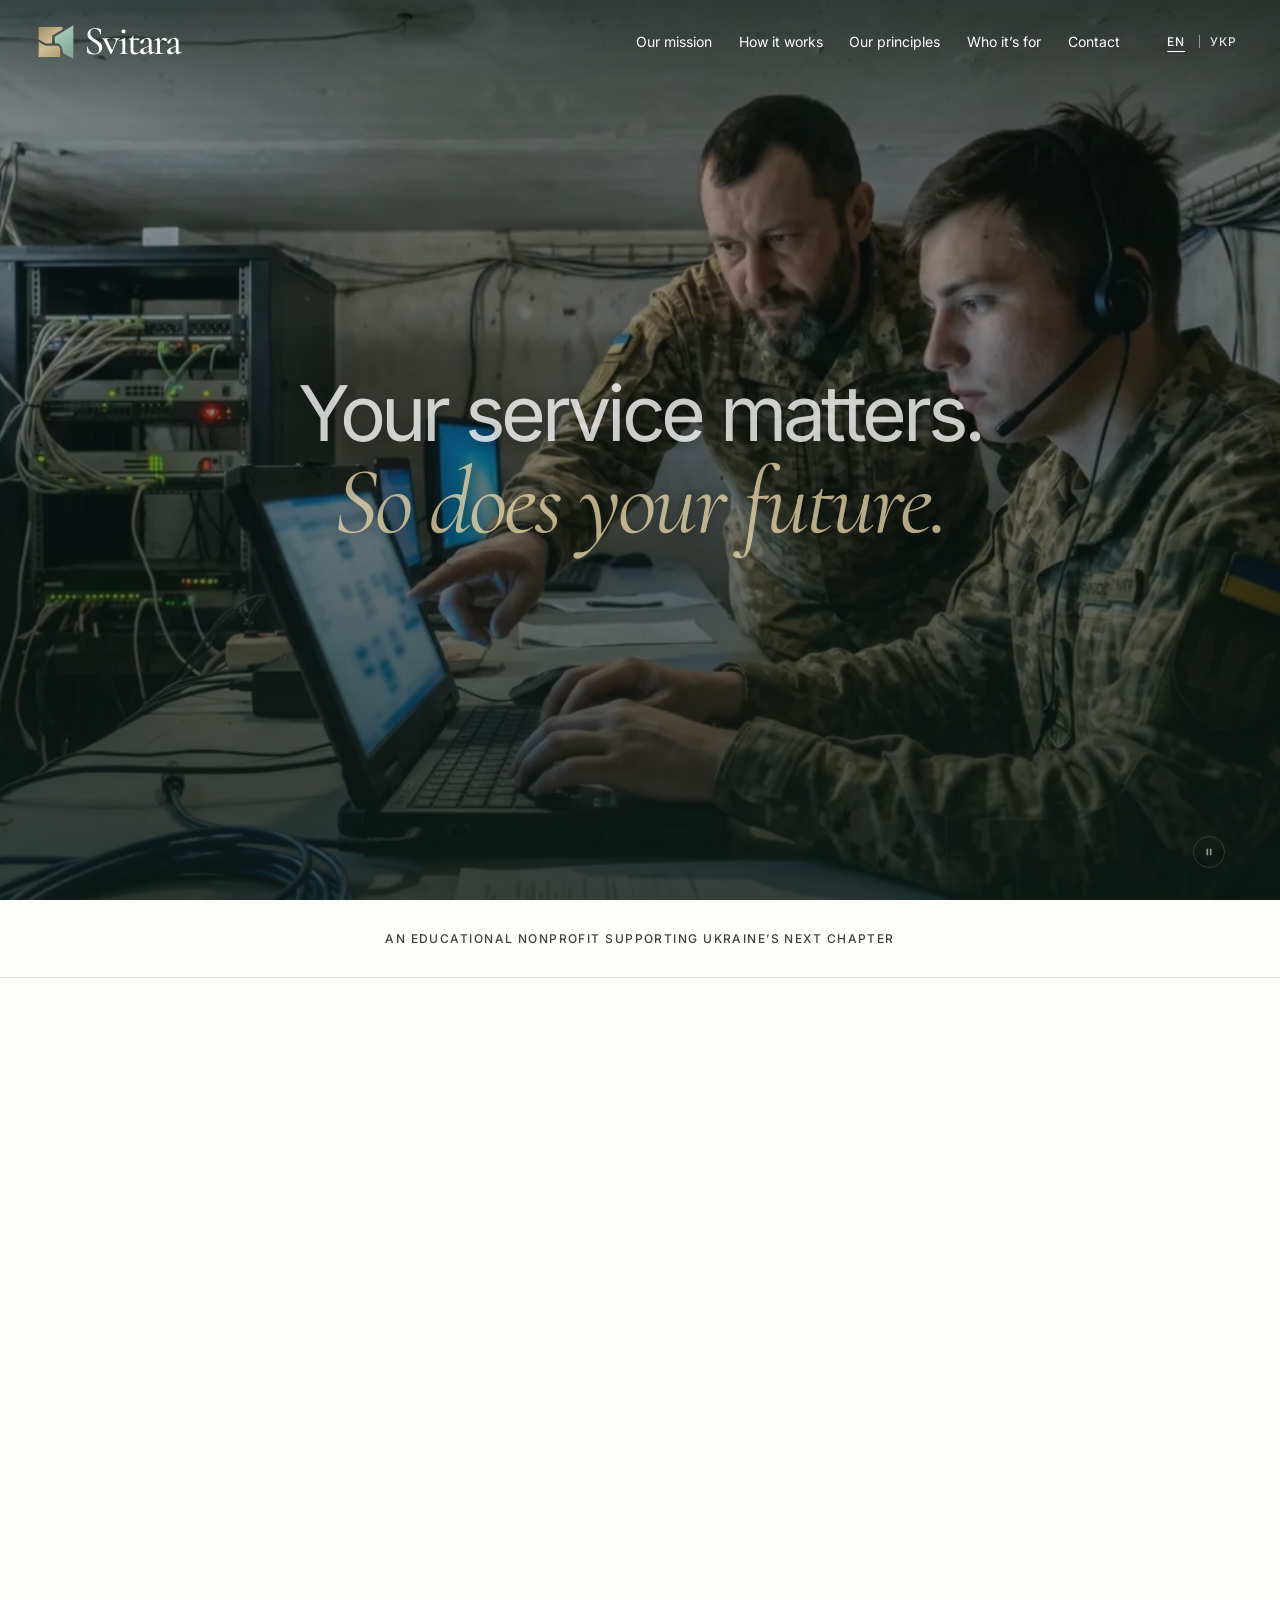
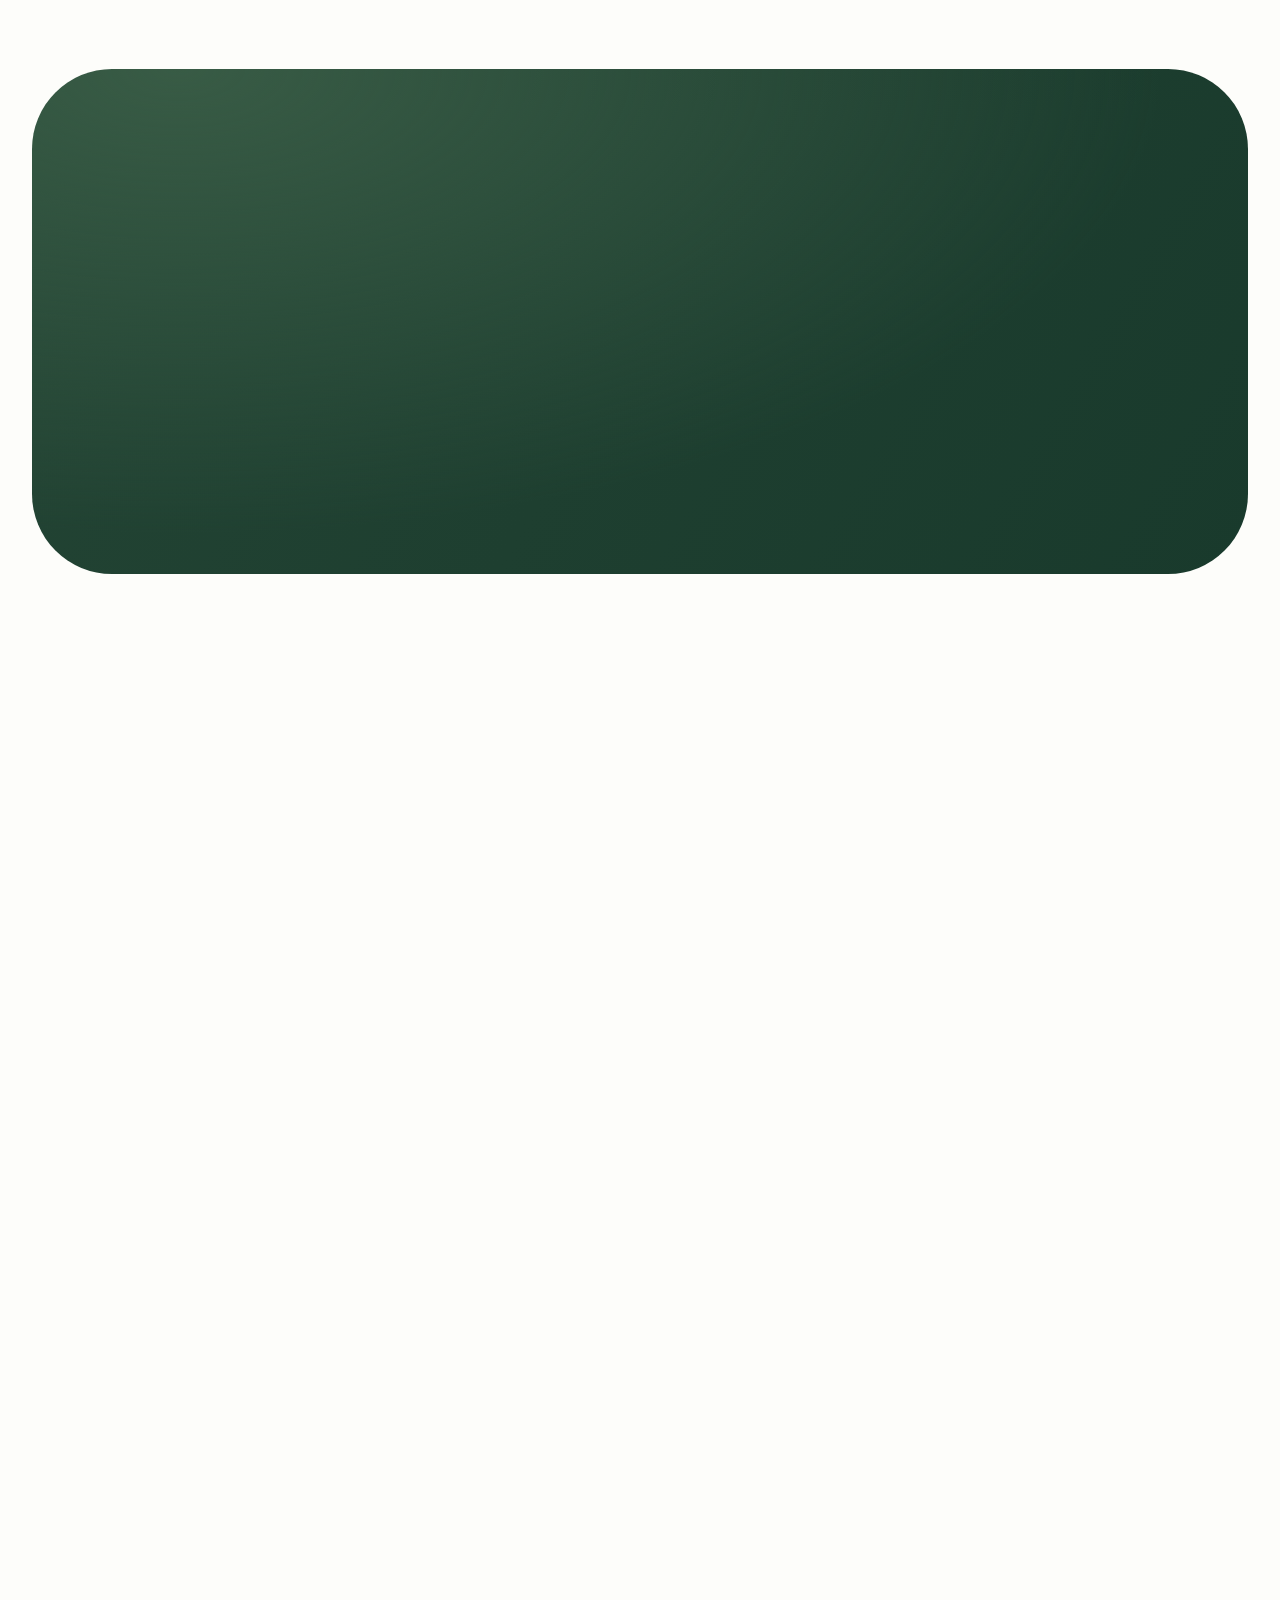
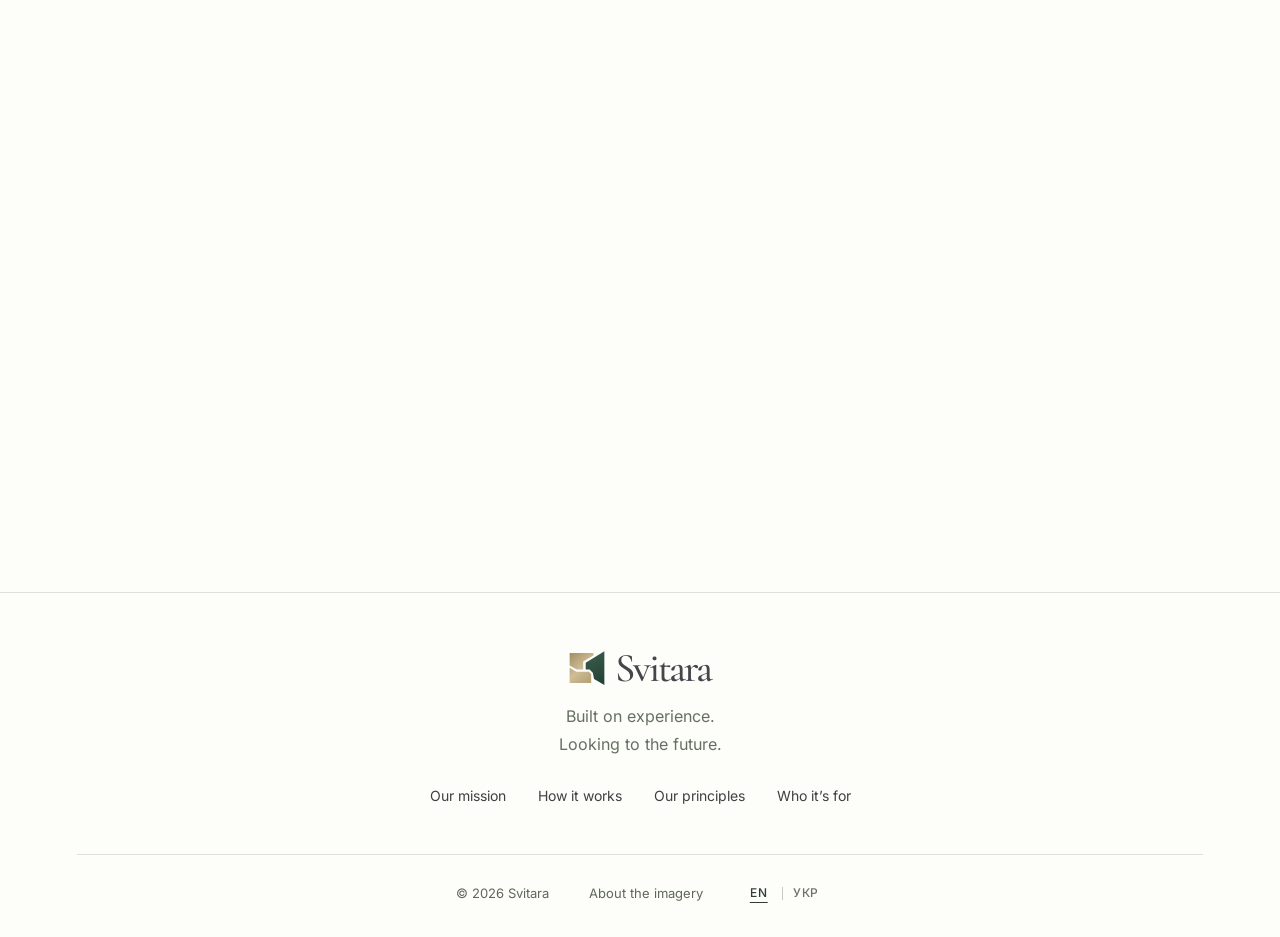
==== commit 21f9a3ea: "Replace site with v5 Nuxt export (2026-09-26) Co-Authored-By: Claude Sonnet 5 <noreply@anthropic.com" ====
--- a/index.html
+++ b/index.html
@@ -1 +1 @@
-<!DOCTYPE html><html  lang="en"><head><meta charset="utf-8"><meta http-equiv="Content-Security-Policy" content="default-src 'self'; script-src 'self' 'sha256-2GBaHEQ+eHlvzZdcTiZQrJ90Uv+iRQwTgEFqv//HpRI=' 'sha256-elqdRQg44YepdbaVyYcBZa3zlLa6SFgAAEtgSwvdcUI='; style-src 'self' 'sha256-4KOdcy2CIcAyLx0b+5PHgZuhMl6ncLEUAO1snWPqYwc=' 'sha256-de2Mj8yPY2+h8FIM3bMvuDrzHVG9mU0ND26hfcahqTI=' 'sha256-ZGFsCxnHhJW79rFL3PPeb59chFOoheORrkJyWwMBFs8=' 'sha256-RIzE+ahT2jY35o8VJaoOObxsxnhi1CreLyVNteLLdqI=' 'sha256-lreVx+OXYRFzZSM21r5vorIdIf/IvGL5WayhIPhXSKE=' 'sha256-dKRQX3/q9E9P/Olc6oHlgVdbRDBvWySwwjLpzaE508o='; img-src 'self' data:; font-src 'self'; media-src 'self' blob:; connect-src 'self'; object-src 'none'; base-uri 'self'; form-action 'none'; upgrade-insecure-requests"><meta name="viewport" content="width=device-width, initial-scale=1"><title>Svitara — Your service matters. So does your future.</title><script type="importmap">{"imports":{"#entry":"/_nuxt/B_QLCk5g.js"}}</script><style>.svitara-brand[data-v-3bf9a1b2]{color:#45464a;white-space:nowrap;align-items:center;gap:.62rem;display:inline-flex}.svitara-brand svg[data-v-3bf9a1b2]{flex:none;width:2.25rem;height:2.25rem}.svitara-brand>span[data-v-3bf9a1b2]{letter-spacing:-.055em;font:500 2.55rem/.95 Cormorant Garamond,Georgia,serif}</style><style>.error-page[data-v-1a0a7cbe]{color:#3e4140;min-height:100svh;font-family:var(--font-ui);text-align:center;background:#fdfdfa;place-content:center;justify-items:center;gap:.9rem;padding:3rem 1.5rem;display:grid}.error-brand[data-v-1a0a7cbe]{margin-bottom:2rem;text-decoration:none}.error-code[data-v-1a0a7cbe]{color:#284d3c;font:500 clamp(4rem,12vw,7rem)/1 var(--font-serif);letter-spacing:-.03em;margin:0}h1[data-v-1a0a7cbe]{letter-spacing:-.04em;margin:0;font-size:clamp(1.6rem,3vw,2.2rem);font-weight:400}.error-uk[data-v-1a0a7cbe]{color:#284d3c;font:italic 400 clamp(1.4rem,2.6vw,1.9rem)/1.2 var(--font-serif);margin:0}.error-text[data-v-1a0a7cbe]{color:#667061;max-width:28rem;margin:.4rem 0 0;line-height:1.6}.error-links[data-v-1a0a7cbe]{flex-wrap:wrap;justify-content:center;gap:.75rem 2rem;margin-top:1.25rem;display:flex}.error-links a[data-v-1a0a7cbe]{color:#284d3c;border-bottom:1px solid #a6ad9f;align-items:center;min-height:44px;font-size:.9375rem;font-weight:500;text-decoration:none;display:inline-flex}.error-links a[data-v-1a0a7cbe]:hover{color:#7d6636;border-color:#7d6636}.error-page[data-v-1a0a7cbe] :is(a):focus-visible{outline-offset:5px;border-radius:2px;outline:2px solid #8e743f}</style><style>.svitara-site[data-v-7a41844a]{--site-green:#284d3c;--site-ink:#3e4140;--site-muted:#667061;--site-gold-text:#7a6843;--site-hover:#7d6636;--site-line:#dedfd7;color:var(--site-ink);font-family:var(--font-ui);--section-gap:clamp(7rem, 13vw, 12rem);background:#fdfdfa;font-size:1rem}.svitara-site h2[data-v-7a41844a]{color:var(--site-ink);letter-spacing:-.05em;font-size:clamp(2.3rem,3.7vw,3.7rem);font-weight:400;line-height:1.13}.svitara-site h2 em[data-v-7a41844a]{font-family:var(--font-serif);letter-spacing:-.035em;color:var(--site-green);font-size:1.22em;font-weight:400}.svitara-site a[data-v-7a41844a]{color:inherit}.svitara-site[data-v-7a41844a] :is(a,button,summary):focus-visible{outline-offset:5px;box-shadow:none;border-radius:2px;outline:2px solid #8e743f}.svitara-site section[id][data-v-7a41844a]{scroll-margin-top:7rem}.reveal-ready [data-reveal].is-revealed[data-v-7a41844a]{transition:opacity .9s cubic-bezier(.25,.7,.3,1) var(--reveal-delay,0s),transform 1.1s cubic-bezier(.22,1,.36,1) var(--reveal-delay,0s)}.reveal-ready [data-reveal][data-v-7a41844a]:not(.is-revealed):not(:focus-within){opacity:0;transform:translateY(28px)}.site-skip[data-v-7a41844a]{z-index:30;color:#284d3c;background:#fff;padding:.8rem 1.2rem;position:fixed;top:.75rem;left:1rem;transform:translateY(-180%)}.site-skip[data-v-7a41844a]:focus{transform:translateY(0)}.site-header[data-v-7a41844a]{z-index:20;-webkit-backdrop-filter:blur(12px);backdrop-filter:blur(12px);background:#fdfdfaf5;border-bottom:1px solid #dedfd770;justify-content:space-between;align-items:center;gap:2rem;height:5.25rem;padding:0 max(3.5%,50% - 40.875rem);display:flex;position:sticky;top:0}.brand-link[data-v-7a41844a]{text-decoration:none;display:inline-flex}.desktop-nav[data-v-7a41844a]{align-items:center;gap:clamp(1.2rem,2.1vw,2.5rem);margin-left:auto;display:flex}.desktop-nav a[data-v-7a41844a]{white-space:nowrap;align-items:center;min-height:44px;font-size:.875rem;text-decoration:none;display:inline-flex}.desktop-nav a[data-v-7a41844a]:hover{color:var(--site-hover)}.header-actions[data-v-7a41844a]{align-items:center;gap:1.25rem;margin-left:.5rem;display:flex}.menu-toggle[data-v-7a41844a]{display:none}.mobile-nav[data-v-7a41844a]{border-bottom:1px solid var(--site-line);background:#fdfdfa;gap:.2rem;padding:1rem 1.5rem 1.5rem;display:grid;position:absolute;top:100%;left:0;right:0;box-shadow:0 12px 16px #284d3c0c}.mobile-nav a[data-v-7a41844a]{padding:.75rem 0;text-decoration:none}.purpose-strip[data-v-7a41844a]{border-bottom:1px solid var(--site-line);flex-wrap:wrap;justify-content:center;align-items:center;gap:1rem 2.5rem;min-height:4.875rem;padding:1rem max(4.3%,50% - 40.875rem);display:flex}.purpose-strip span[data-v-7a41844a]:first-child{letter-spacing:.12em;text-transform:uppercase;font-size:.75rem;font-weight:500}.purpose-strip span[data-v-7a41844a]:last-child{color:#5f675a;font:italic 500 1.25rem var(--font-serif)}.section-wrap[data-v-7a41844a]{max-width:93.75rem;margin:0 auto;padding-left:clamp(1.25rem,6vw,6rem);padding-right:clamp(1.25rem,6vw,6rem)}.eyebrow[data-v-7a41844a]{color:#5f6a5a;letter-spacing:.13em;text-transform:uppercase;align-items:center;gap:.7rem;font-size:.75rem;font-weight:500;line-height:1.5;display:flex}.section-index[data-v-7a41844a]{color:var(--site-gold-text);letter-spacing:0}.text-link[data-v-7a41844a]{border-bottom:1px solid #a6ad9f;justify-content:space-between;align-items:center;gap:1.5rem;min-height:44px;padding:.4rem 0;font-size:.875rem;font-weight:500;text-decoration:none;display:inline-flex}.text-link[data-v-7a41844a]:hover{color:var(--site-hover);border-color:var(--site-hover)}.section-center[data-v-7a41844a]{text-align:center}.section-center .eyebrow[data-v-7a41844a]{justify-content:center}.problem[data-v-7a41844a]{padding-top:clamp(6rem,10vw,9rem)}.problem-head[data-v-7a41844a]{justify-items:center;gap:1.75rem;display:grid}.problem-head .eyebrow[data-v-7a41844a]{margin-bottom:1.5rem}.problem-lead[data-v-7a41844a]{color:#434b40;text-wrap:pretty;max-width:40rem;font-size:1.125rem;line-height:1.65}.problem-stats[data-v-7a41844a]{grid-template-columns:repeat(3,minmax(0,1fr));gap:clamp(2rem,5vw,5rem);max-width:62rem;margin:clamp(3.5rem,5vw,4.5rem) auto 0;padding:0;list-style:none;display:grid}.problem-stats>li[data-v-7a41844a]{align-content:start;justify-items:center;gap:.6rem;display:grid}.problem-value[data-v-7a41844a]{color:var(--site-green);font:500 clamp(2.8rem,4.2vw,4rem)/1 var(--font-serif);letter-spacing:-.02em;font-variant-numeric:lining-nums}.problem-label[data-v-7a41844a]{max-width:17rem;color:var(--site-muted);font-size:.9375rem;line-height:1.5}.problem-sources[data-v-7a41844a]{color:var(--site-muted);margin-top:2rem;font-size:.75rem;line-height:1.6}.problem-sources summary[data-v-7a41844a]{cursor:pointer;letter-spacing:.06em;align-items:center;gap:.45rem;min-height:32px;list-style:none;display:inline-flex}.problem-sources summary[data-v-7a41844a]::-webkit-details-marker{display:none}.problem-sources summary[data-v-7a41844a]:after{content:"+";font-size:.9rem;line-height:1}.problem-sources[open] summary[data-v-7a41844a]:after{content:"−"}.problem-sources summary[data-v-7a41844a]:hover{color:var(--site-hover)}.problem-sources ul[data-v-7a41844a]{justify-items:center;gap:.3rem;margin:.35rem 0 0;padding:0;list-style:none;display:grid}.problem-sources a[data-v-7a41844a]{text-underline-offset:3px;-webkit-text-decoration:underline #c9ccc2;text-decoration:underline #c9ccc2}.problem-sources a[data-v-7a41844a]:hover{color:var(--site-hover);text-decoration-color:currentColor}.mission[data-v-7a41844a]{padding-top:var(--section-gap)}.mission>.eyebrow[data-v-7a41844a]{margin-bottom:1.5rem}.mission-body[data-v-7a41844a]{justify-items:center;gap:clamp(2rem,3vw,2.75rem);display:grid}.mission-detail[data-v-7a41844a]{gap:1.25rem;max-width:40rem;display:grid}.mission-detail p[data-v-7a41844a]{text-wrap:pretty;color:var(--site-muted);font-size:1rem;line-height:1.75}.mission-detail>p[data-v-7a41844a]:first-child{color:#434b40;font-size:1.125rem;line-height:1.65}.approach[data-v-7a41844a]{padding-top:var(--section-gap);padding-bottom:var(--section-gap)}.approach .section-heading[data-v-7a41844a]{flex-direction:column;align-items:center;gap:1rem}.section-heading[data-v-7a41844a]{justify-content:space-between;align-items:end;gap:2rem;margin-bottom:2.5rem;display:flex}.section-heading .eyebrow[data-v-7a41844a]{margin-bottom:1rem}.section-heading>p[data-v-7a41844a]{color:var(--site-muted);padding-bottom:.3rem;font-size:.9375rem;line-height:1.7}.principles-section[data-v-7a41844a]{color:#e9eee3;background:radial-gradient(at 12% 0,#385b45,#0000 65%),linear-gradient(120deg,#234434,#193a2c);border-radius:80px;margin:0 2.5%}.principles-inner[data-v-7a41844a]{text-align:center;max-width:78rem;margin:0 auto;padding:56px 5% 48px}.principles-inner>.eyebrow[data-v-7a41844a]{color:#c9d3c1;justify-content:center;margin-bottom:.75rem}.principles-inner .section-index[data-v-7a41844a]{color:#dcc899}.principles-inner h2[data-v-7a41844a]{color:#fff;font-size:clamp(1.9rem,3vw,2.75rem)}.principles-inner h2 em[data-v-7a41844a]{color:#d9c393}.principles-inner .principles-intro[data-v-7a41844a]{color:#d3dbce;margin-top:.9rem;font-size:1rem;line-height:1.65}.principles[data-v-7a41844a]{text-align:left;grid-template-columns:repeat(4,minmax(0,1fr));margin:2.25rem 0 1.75rem;padding:0;list-style:none;display:grid}.principles>li[data-v-7a41844a]{grid-template-columns:auto minmax(0,1fr);align-content:start;align-items:center;gap:.65rem;padding:0 1rem;display:grid;position:relative}.principles>li[data-v-7a41844a]:not(:last-child):before{content:"";background:linear-gradient(90deg,#d4be8f8c,#d4be8f40);height:1px;position:absolute;top:-12px;left:1rem;right:-1rem}.principles>li[data-v-7a41844a]:after{content:"";background:#d4be8f;border-radius:50%;width:5px;height:5px;position:absolute;top:-14px;left:1rem}.principle-number[data-v-7a41844a]{color:#d9c393;font:italic 400 2.25rem/1 var(--font-serif);display:block}.principles h3[data-v-7a41844a]{color:#f6f8f2;letter-spacing:-.02em;margin:0;font-size:1rem;font-weight:500;line-height:1.4}.principles p[data-v-7a41844a]{color:#c8d4c5;grid-column:1/-1;font-size:.9375rem;line-height:1.65}.light-link[data-v-7a41844a]{border-color:#c9c6ac7a;color:#f2ebdc!important}.light-link[data-v-7a41844a]:hover{border-color:#e6d4a8;color:#e6d4a8!important}.principles-section[data-v-7a41844a] :is(a,button):focus-visible{outline-color:#f7e0aa}.people-section[data-v-7a41844a]{padding-top:var(--section-gap);padding-bottom:var(--section-gap);grid-template-columns:.95fr 1fr;align-items:center;gap:7%;display:grid}.people-photo[data-v-7a41844a]{border-radius:8px 130px 8px 8px;align-self:stretch;min-height:39rem;position:relative;overflow:hidden;box-shadow:0 18px 45px #284d3c12}.people-photo[data-v-7a41844a]:after{content:"";background:linear-gradient(#0000 55%,#172e23b3);position:absolute;inset:0}.people-photo img[data-v-7a41844a]{-o-object-fit:cover;object-fit:cover;-o-object-position:58% center;object-position:58% center;filter:saturate(.9)contrast(1.03);width:100%;max-width:none;height:100%;position:absolute}.people-photo>span[data-v-7a41844a]{z-index:1;color:#fff3d9;font:italic 400 clamp(2rem,3vw,3rem)/1.1 var(--font-serif);position:absolute;bottom:2rem;left:2rem;right:1rem}.people-content>.eyebrow[data-v-7a41844a]{margin-bottom:1.2rem}.people-content h2[data-v-7a41844a]{margin-bottom:2rem;font-size:clamp(2rem,3vw,3rem)}.audience-row[data-v-7a41844a]{border-top:1px solid var(--site-line);grid-template-columns:1.6rem 1fr;gap:1rem;padding:1.45rem 0;display:grid}.audience-row>span[data-v-7a41844a]{color:var(--site-gold-text);padding-top:.2rem;font-size:.8125rem}.audience-row h3[data-v-7a41844a]{color:#3e473e;letter-spacing:-.02em;font-size:1.0625rem;font-weight:500;line-height:1.5}.audience-row p[data-v-7a41844a]{color:var(--site-muted);margin-top:.5rem;font-size:.9375rem;line-height:1.8}.planned-label[data-v-7a41844a]{vertical-align:middle;color:#4d5649;letter-spacing:.05em;text-transform:uppercase;border:1px solid #c3c8b9;border-radius:999px;margin-left:.6rem;padding:.3rem .55rem;font-size:.75rem;font-weight:500;line-height:1;display:inline-block}.contact-section[data-v-7a41844a]{padding-bottom:var(--section-gap);justify-items:center;gap:2rem;display:grid}.contact-section .eyebrow[data-v-7a41844a]{margin-bottom:1.25rem}.contact-details[data-v-7a41844a]{max-width:34rem}.contact-details>p[data-v-7a41844a]{color:var(--site-muted);font-size:1rem;line-height:1.8}.contact-details .contact-email[data-v-7a41844a]{color:var(--site-green);overflow-wrap:anywhere;border-color:#b8a07480;margin-top:1.5rem;padding-bottom:.7rem;font-size:clamp(1.05rem,1.6vw,1.4rem);display:inline-flex}.contact-details .contact-topics[data-v-7a41844a]{margin-top:1rem;font-size:.8125rem}.site-footer[data-v-7a41844a]{border-top:1px solid var(--site-line);text-align:center;padding:3.5rem max(6%,50% - 40.875rem) 1.75rem}.footer-main[data-v-7a41844a]{justify-items:center;gap:1rem;padding-bottom:2.25rem;display:grid}.footer-main>.brand-link[data-v-7a41844a]{align-self:start}.footer-main>p[data-v-7a41844a]{color:var(--site-muted);font-size:1rem;line-height:1.7}.footer-main nav[data-v-7a41844a]{-moz-column-gap:2rem;flex-wrap:wrap;justify-content:center;column-gap:2rem;display:flex}.footer-main nav a[data-v-7a41844a]{align-items:center;min-height:44px;font-size:.875rem;text-decoration:none;display:flex}.footer-main nav a[data-v-7a41844a]:hover{text-decoration:underline}.footer-bottom[data-v-7a41844a]{border-top:1px solid var(--site-line);color:#5f6858;flex-wrap:wrap;justify-content:center;align-items:center;gap:.5rem 2.5rem;padding-top:1.4rem;font-size:.8125rem;line-height:1.7;display:flex}.media-credits[data-v-7a41844a]{max-width:340px}.media-credits summary[data-v-7a41844a]{cursor:pointer;align-items:center;gap:.4rem;min-height:32px;display:flex}.media-credits p[data-v-7a41844a]{padding-top:.5rem}@media (width>=1500px){.principles-section[data-v-7a41844a]{border-radius:260px}}@media (width>=1181px){.purpose-strip[data-v-7a41844a],.site-header[data-v-7a41844a]{padding-left:max(clamp(1.25rem,6vw,6rem),50% - 40.875rem);padding-right:max(clamp(1.25rem,6vw,6rem),50% - 40.875rem)}}@media (width<=1180px){.desktop-nav[data-v-7a41844a]{gap:1.1rem}.header-actions[data-v-7a41844a]{gap:.9rem;margin-left:.5rem}.site-header[data-v-7a41844a]{gap:1.25rem}}@media (width<=1100px){.principles[data-v-7a41844a]{grid-template-columns:repeat(2,minmax(0,1fr));gap:2.25rem 0}.principles>li[data-v-7a41844a]:nth-child(2):before{display:none}.people-photo[data-v-7a41844a]{min-height:620px}}@media (width<=1040px){.desktop-nav[data-v-7a41844a]{display:none}.menu-toggle[data-v-7a41844a]{min-height:44px;color:var(--site-ink);cursor:pointer;background:0 0;border:0;align-items:center;gap:.7rem;padding:.5rem 0 .5rem .4rem;font-size:.875rem;display:flex}.menu-toggle span[data-v-7a41844a]{font-size:1.3rem}}@media (width<=800px){.problem[data-v-7a41844a]{padding-top:64px}.section-center[data-v-7a41844a]{text-align:left}.section-center .eyebrow[data-v-7a41844a]{justify-content:flex-start}.problem-head[data-v-7a41844a]{gap:1.5rem}.problem-head[data-v-7a41844a],.problem-sources ul[data-v-7a41844a],.problem-stats>li[data-v-7a41844a]{justify-items:start}.approach .section-heading[data-v-7a41844a]{align-items:flex-start}.svitara-site[data-v-7a41844a]{--section-gap:6rem}.problem-stats[data-v-7a41844a]{grid-template-columns:1fr;gap:1.75rem;margin-top:2.75rem}.problem-stats>li[data-v-7a41844a]{gap:.35rem}.problem-value[data-v-7a41844a]{font-size:2.6rem}.problem-sources[data-v-7a41844a]{margin-top:1.5rem}.mission-body[data-v-7a41844a]{justify-items:start;gap:1.75rem}.mission-detail[data-v-7a41844a]{max-width:none}.section-heading[data-v-7a41844a]{align-items:start}.section-heading>p[data-v-7a41844a]{display:none}.principles-section[data-v-7a41844a]{border-radius:48px}.people-section[data-v-7a41844a]{grid-template-columns:1fr;gap:3rem}.people-photo[data-v-7a41844a]{aspect-ratio:1.2;min-height:0}.contact-section[data-v-7a41844a]{justify-items:start;gap:1.75rem}}@media (width<=700px){.site-header[data-v-7a41844a]{gap:.75rem;height:72px;padding:0 5%}.header-actions[data-v-7a41844a]{gap:.6rem;margin-left:0}.brand-link[data-v-7a41844a] .svitara-brand svg{width:1.9rem;height:1.9rem}.brand-link[data-v-7a41844a] .svitara-brand>span{font-size:2.25rem}.purpose-strip[data-v-7a41844a]{text-align:center;justify-content:center;min-height:64px;padding:1rem 1.25rem}.purpose-strip span[data-v-7a41844a]:first-child{letter-spacing:.08em;line-height:1.5}.purpose-strip span[data-v-7a41844a]:last-child{display:none}.section-wrap[data-v-7a41844a]{padding-left:6%;padding-right:6%}.section-heading[data-v-7a41844a]{margin-bottom:1.75rem}.principles-section[data-v-7a41844a]{border-radius:32px;margin:0 4%}.principles-inner[data-v-7a41844a]{padding:40px 7% 36px}.principles[data-v-7a41844a]{grid-template-columns:1fr;gap:1.25rem}.principles>li[data-v-7a41844a]{grid-template-columns:2.25rem minmax(0,1fr);gap:.5rem 1rem;padding:0}.principles .principle-number[data-v-7a41844a]{grid-row:1/3;align-self:start}.principles p[data-v-7a41844a]{grid-column:2}.principles>li[data-v-7a41844a]:not(:last-child):before{background:linear-gradient(#d4be8f80,#d4be8f26);width:1px;height:auto;display:block;inset:2.75rem auto -.5rem 1rem}.principles>li[data-v-7a41844a]:after{display:none}.people-photo[data-v-7a41844a]{border-top-right-radius:85px}.people-photo>span[data-v-7a41844a]{bottom:1.5rem;left:1.5rem}.footer-main[data-v-7a41844a]{gap:1.5rem}.footer-main nav[data-v-7a41844a]{grid-template-columns:repeat(2,auto);justify-content:center;display:grid}.footer-main>p[data-v-7a41844a]{font-size:.9375rem}.footer-bottom[data-v-7a41844a]{flex-direction:column;gap:.6rem}}@media (width<=380px){.site-header[data-v-7a41844a]{gap:.5rem;padding:0 4%}.header-actions[data-v-7a41844a]{gap:.4rem}.menu-toggle[data-v-7a41844a]{gap:.35rem}.brand-link[data-v-7a41844a] .svitara-brand>span{font-size:2rem}.brand-link[data-v-7a41844a] .svitara-brand svg{width:1.7rem;height:1.7rem}}@media (prefers-reduced-motion:reduce){.reveal-ready [data-reveal][data-v-7a41844a]{transition:none;opacity:1!important;transform:none!important}}@media (prefers-contrast:more){.svitara-site[data-v-7a41844a]{--site-muted:#4a5246;--site-line:#a9ad9f}.eyebrow[data-v-7a41844a],.footer-bottom[data-v-7a41844a]{color:#3e4140}.principles p[data-v-7a41844a],.principles-inner .principles-intro[data-v-7a41844a]{color:#eef2ea}}@media print{.reveal-ready [data-reveal][data-v-7a41844a]{transition:none;opacity:1!important;transform:none!important}}</style><style>.language-switch[data-v-ff189780]{flex:none;gap:.15rem}.language-option[data-v-ff189780],.language-switch[data-v-ff189780]{align-items:center;display:inline-flex}.language-option[data-v-ff189780]{color:#6a7265;letter-spacing:.08em;justify-content:center;min-width:32px;min-height:32px;padding:0 .3rem;font-size:.75rem;font-weight:500;text-decoration:none}.language-option+.language-option[data-v-ff189780]:before{content:"";background:#c9ccc1;width:1px;height:.8rem;margin-right:.6rem}.language-option[data-v-ff189780]:hover{color:#284d3c}.language-option.is-current[data-v-ff189780]{color:#2f3a33;text-underline-offset:5px;-webkit-text-decoration:underline;text-decoration:underline;text-decoration-thickness:1px}.language-option[data-v-ff189780]:focus-visible{outline-offset:2px;outline:2px solid #8e743f}@media (prefers-contrast:more){.language-option[data-v-ff189780]{color:#3e4140}}</style><style>.hero[data-v-218921be]{color:#fff;background:#293c33;flex-direction:column;min-height:calc(100svh - 5.25rem);display:flex;position:relative;overflow:hidden}.hero-image[data-v-218921be],.hero-shade[data-v-218921be],.hero-video[data-v-218921be]{width:100%;max-width:none;height:100%;position:absolute;inset:0}.hero-image[data-v-218921be],.hero-video[data-v-218921be] video{-o-object-fit:cover;object-fit:cover;-o-object-position:center top;object-position:center top}.hero-video[data-v-218921be]{opacity:0;transition:opacity .35s}.hero-video.is-ready[data-v-218921be]{opacity:1}.hero-video[data-v-218921be] video{width:100%;max-width:none;height:100%;position:absolute;inset:0}.hero-video[data-v-218921be] video.is-front{z-index:1}.hero-shade[data-v-218921be]{background:linear-gradient(#0f1d184d,#0f1d1880 48%,#0f1d18c7)}.hero-copy[data-v-218921be]{z-index:1;text-align:center;flex-direction:column;flex:1;justify-content:center;align-items:center;padding:3rem 1.5rem 7rem;display:flex;position:relative}.hero-eyebrow[data-v-218921be]{letter-spacing:.16em;text-transform:uppercase;text-wrap:balance;margin:0 0 2rem;font-size:.75rem;font-weight:500}.hero-eyebrow span[data-v-218921be]{vertical-align:.15em;background:#dac99e;border-radius:50%;width:.38rem;height:.38rem;margin-right:.65rem;display:inline-block}h1[data-v-218921be]{color:#fff;opacity:.78;letter-spacing:-.055em;max-width:16em;font-size:clamp(3.3rem,6vw,6.5rem);font-weight:400;line-height:1.08}h1 em[data-v-218921be]{color:#e6d4a8;font:italic 400 1.24em/.96 var(--font-serif);letter-spacing:-.03em}.hero-description[data-v-218921be]{color:#f5f5ee;text-wrap:balance;max-width:27rem;margin:1.9rem 0 2rem;font-size:1.0625rem;line-height:1.65}.hero-actions[data-v-218921be]{justify-content:center;display:flex}.hero-button[data-v-218921be]{color:#1e3a2d;background:#fdfdfa;border-radius:999px;align-items:center;min-height:48px;padding:.8rem 1.6rem;font-size:.9375rem;font-weight:500;text-decoration:none;transition:background-color .2s;display:inline-flex}.hero-button[data-v-218921be]:hover{background:#efe4c8}.hero-bottom[data-v-218921be]{z-index:2;justify-content:flex-end;align-items:end;gap:1rem;display:flex;position:absolute;bottom:2rem;left:max(4.3%,50% - 40.875rem);right:max(4.3%,50% - 40.875rem)}.motion-toggle[data-v-218921be]{color:#fff;opacity:.55;cursor:pointer;background:0 0;border:1px solid #ffffff40;border-radius:50%;place-items:center;width:32px;height:32px;padding:0;transition:opacity .2s,background-color .2s;display:grid}.motion-toggle svg[data-v-218921be]{width:10px;height:10px}.motion-toggle[data-v-218921be]:focus-visible,.motion-toggle[data-v-218921be]:hover{opacity:1;background:#1c302a99}.hero[data-v-218921be] :is(a,button):focus-visible{outline-offset:5px;box-shadow:none;outline:2px solid #f7e0aa}@media (width<=700px){.hero[data-v-218921be]{min-height:calc(100svh - 72px)}.hero-shade[data-v-218921be]{background:linear-gradient(#0f1d181f,#0f1d1847 35%,#0f1d18d1 72%,#0f1d18e6)}.hero-copy[data-v-218921be]{justify-content:flex-end;padding:2rem 1.25rem 2.5rem}.hero-eyebrow[data-v-218921be]{letter-spacing:.08em;margin-bottom:1.25rem;font-size:.75rem;line-height:1.5}h1[data-v-218921be]{letter-spacing:-.05em;text-wrap:balance;font-size:clamp(2.25rem,9.2vw,3.4rem)}.hero-description[data-v-218921be]{margin:1.25rem 0 1.5rem;font-size:1rem}.hero-bottom[data-v-218921be]{display:none}}@media (prefers-reduced-motion:no-preference){.hero-copy[data-v-218921be]>*{animation:1.2s cubic-bezier(.22,1,.36,1) both hero-rise-218921be}.hero-copy[data-v-218921be]>:nth-child(2){animation-delay:.15s}.hero-copy[data-v-218921be]>:nth-child(3){animation-delay:.3s}.hero-copy[data-v-218921be]>:nth-child(4){animation-delay:.45s}}@keyframes hero-rise-218921be{0%{opacity:0;transform:translateY(18px)}}@media (prefers-reduced-motion:reduce){.hero-video[data-v-218921be]{display:none}}@media (prefers-contrast:more){.hero-shade[data-v-218921be]{background:#0a1410c7}.motion-toggle[data-v-218921be],h1[data-v-218921be]{opacity:1}}</style><style>.pathway-tabs[data-v-d0633591]{grid-template-columns:repeat(3,minmax(0,1fr));justify-items:center;gap:clamp(1.5rem,4vw,3.5rem);display:grid}.pathway-tab[data-v-d0633591]{color:#fff;cursor:pointer;background:0 0;border:0;flex-direction:column;align-items:center;gap:.75rem;max-width:21.25rem;padding:0;display:flex}.pathway-media[data-v-d0633591],.pathway-tab[data-v-d0633591]{width:100%;position:relative}.pathway-media[data-v-d0633591]{aspect-ratio:1;isolation:isolate;border-radius:50%;transition:box-shadow .25s;display:block;overflow:hidden;box-shadow:0 0 0 1px #b7bbaf}.pathway-media img[data-v-d0633591],.pathway-media[data-v-d0633591]:after{z-index:-2;-o-object-fit:cover;object-fit:cover;-o-object-position:52% center;object-position:52% center;width:100%;max-width:none;height:100%;position:absolute;inset:0}.pathway-media img[data-v-d0633591]{filter:grayscale(.8)brightness(.88);transition:filter .35s,transform .7s cubic-bezier(.22,1,.36,1)}.pathway-media[data-v-d0633591]:after{z-index:-1;content:"";background:linear-gradient(#11281e24 8%,#11281e8c 56%,#11281e99)}.pathway-number[data-v-d0633591]{color:#fff;letter-spacing:.05em;background:#183b2bd9;border:1px solid #ffffff59;border-radius:50%;place-items:center;width:2rem;height:2rem;font-size:.75rem;display:grid;position:absolute;top:18%;left:18%}.pathway-title[data-v-d0633591]{pointer-events:none;font:italic 500 clamp(1.65rem,2.8vw,2.6rem)/1.05 var(--font-serif);letter-spacing:-.035em;text-align:center;text-shadow:0 2px 12px #08201580;place-items:center;padding:0 12%;display:grid;position:absolute;inset:0}.pathway-tab.is-selected .pathway-media[data-v-d0633591]{box-shadow:0 0 0 5px #fdfdfa,0 0 0 8px #284d3c}.pathway-tab.is-selected .pathway-media img[data-v-d0633591]{filter:saturate(.92)contrast(1.03)}.pathway-tab:not(.is-selected):hover .pathway-media[data-v-d0633591]{box-shadow:0 0 0 1px #284d3c}.pathway-tab:not(.is-selected):hover .pathway-media img[data-v-d0633591]{filter:grayscale(.35)brightness(.92)}.pathway-tab[data-v-d0633591]:focus-visible{outline:none}.pathway-tab:focus-visible .pathway-media[data-v-d0633591]{outline-offset:12px;outline:3px solid #8e743f}.pathway-panel[data-v-d0633591]{text-align:center;border-top:1px solid #dedfd7;align-content:start;justify-items:center;gap:.75rem;max-width:46rem;min-height:150px;margin:2.25rem auto 0;padding-top:2rem;display:grid}.pathway-panel[data-v-d0633591]:focus-visible{outline-offset:6px;outline:2px solid #8e743f}.pathway-panel h3[data-v-d0633591]{color:#3a4139;letter-spacing:-.03em;font-size:1.25rem;font-weight:500;line-height:1.45}.pathway-panel p[data-v-d0633591]{color:#5b6456;max-width:42rem;font-size:1rem;line-height:1.8}@media (hover:hover) and (pointer:fine){.pathway-tab:hover .pathway-media img[data-v-d0633591]{transform:scale(1.04)}}@media (width<=800px){.pathway-panel[data-v-d0633591]{text-align:left;justify-items:start;max-width:none}}@media (width<=700px){.pathway-tabs[data-v-d0633591]{align-items:start;gap:.75rem}.pathway-tab[data-v-d0633591]{color:#2f3a33;gap:.6rem}.pathway-number[data-v-d0633591]{display:none}.pathway-title[data-v-d0633591]{font:500 .875rem/1.3 var(--font-ui);letter-spacing:-.01em;text-shadow:none;padding:0;position:static}.pathway-tab.is-selected .pathway-media[data-v-d0633591]{box-shadow:0 0 0 3px #fdfdfa,0 0 0 6px #284d3c}.pathway-tab.is-selected .pathway-title[data-v-d0633591]{color:#284d3c;text-underline-offset:5px;-webkit-text-decoration:underline;text-decoration:underline;text-decoration-thickness:1px}.pathway-tab:focus-visible .pathway-media[data-v-d0633591]{outline-offset:8px}.pathway-panel[data-v-d0633591]{min-height:0;margin-top:1.5rem;padding-top:1.5rem}}@media (prefers-reduced-motion:reduce){.pathway-media[data-v-d0633591],.pathway-media img[data-v-d0633591]{transition:none}.pathway-tab:hover .pathway-media img[data-v-d0633591]{transform:none}}@media (prefers-contrast:more){.pathway-media[data-v-d0633591]{box-shadow:0 0 0 1px #3e4140}.pathway-panel p[data-v-d0633591]{color:#3e4140}}</style><link rel="stylesheet" href="/_nuxt/entry.BRTLpiff.css" crossorigin><link rel="stylesheet" href="/_nuxt/SvitaraHome.uQBdTZb8.css" crossorigin><link rel="preload" as="font" type="font/woff2" href="/fonts/inter-latin-400-normal.woff2" crossorigin><link rel="preload" as="font" type="font/woff2" href="/fonts/cormorant-garamond-latin-400-italic.woff2" crossorigin><link rel="preload" as="fetch" crossorigin="anonymous" href="/_payload.json?_b=84c3d7d7-faa7-48dd-807f-cd9fb3bf9418"><link rel="modulepreload" as="script" crossorigin href="/_nuxt/B_QLCk5g.js"><link rel="modulepreload" as="script" crossorigin href="/_nuxt/ymrvkVO0.js"><link rel="modulepreload" as="script" crossorigin href="/_nuxt/BeblCJx2.js"><script type="module" src="/_nuxt/B_QLCk5g.js" crossorigin></script><meta name="theme-color" content="#fdfdfa"><link rel="icon" type="image/svg+xml" href="/website/favicon.svg"><link rel="apple-touch-icon" href="/website/apple-touch-icon.png"><link rel="canonical" href="https://svitara.org/"><link rel="alternate" type="text/html" hreflang="en" href="https://svitara.org/"><link rel="alternate" type="text/html" hreflang="uk" href="https://svitara.org/uk/"><link rel="alternate" type="text/html" hreflang="x-default" href="https://svitara.org/"><script type="application/ld+json">{"@context":"https://schema.org","@type":"Organization","name":"Svitara","url":"https://svitara.org/","logo":"https://svitara.org/website/svitara-logo-512.png","email":"info@svitara.org","description":"Svitara is an educational nonprofit helping Ukrainian veterans and war-affected workers build on existing skills through assessment, focused learning and a path toward civilian professional qualification."}</script><meta property="og:locale:alternate" content="uk_UA"><meta name="description" content="Svitara is an educational nonprofit helping Ukrainian veterans and war-affected workers build on existing skills through assessment, focused learning and a path toward civilian professional qualification."><meta property="og:type" content="website"><meta property="og:site_name" content="Svitara"><meta property="og:title" content="Svitara — Your service matters. So does your future."><meta property="og:description" content="Svitara is an educational nonprofit helping Ukrainian veterans and war-affected workers build on existing skills through assessment, focused learning and a path toward civilian professional qualification."><meta property="og:url" content="https://svitara.org/"><meta property="og:locale" content="en_US"><meta property="og:image" content="https://svitara.org/website/og-image.jpg"><meta property="og:image:width" content="1200"><meta property="og:image:height" content="630"><meta property="og:image:alt" content="Three men review a drawing together at a workbench in a training workshop, with the Svitara logo."><meta name="twitter:card" content="summary_large_image"><meta name="twitter:title" content="Svitara — Your service matters. So does your future."><meta name="twitter:description" content="Svitara is an educational nonprofit helping Ukrainian veterans and war-affected workers build on existing skills through assessment, focused learning and a path toward civilian professional qualification."><meta name="twitter:image" content="https://svitara.org/website/og-image.jpg"><meta name="twitter:image:alt" content="Three men review a drawing together at a workbench in a training workshop, with the Svitara logo."></head><body><div id="__nuxt"><div><div></div><div class="svitara-site" data-v-7a41844a><a class="site-skip" href="#main-content" data-v-7a41844a>Skip to main content</a><header class="site-header" data-v-7a41844a><a aria-current="page" href="/" class="router-link-active router-link-exact-active brand-link" aria-label="Svitara home" data-v-7a41844a><span class="svitara-brand" data-v-7a41844a data-v-3bf9a1b2><svg viewBox="0 0 112 108" fill="none" aria-hidden="true" data-v-3bf9a1b2><defs data-v-3bf9a1b2><linearGradient id="v-0-gold" x1="0" y1="0" x2="92" y2="105" gradientUnits="userSpaceOnUse" data-v-3bf9a1b2><stop stop-color="#9E895E" data-v-3bf9a1b2></stop><stop offset=".48" stop-color="#CEBD96" data-v-3bf9a1b2></stop><stop offset="1" stop-color="#AA9469" data-v-3bf9a1b2></stop></linearGradient><linearGradient id="v-0-green" x1="62" y1="20" x2="111" y2="106" gradientUnits="userSpaceOnUse" data-v-3bf9a1b2><stop stop-color="#385A49" data-v-3bf9a1b2></stop><stop offset="1" stop-color="#203E33" data-v-3bf9a1b2></stop></linearGradient></defs><path d="M2 7H76V15L44 34V59H24L2 46V7Z" fill="url(#v-0-gold)" data-v-3bf9a1b2></path><path d="M2 53L23 66H62L69 73V101H2V53Z" fill="url(#v-0-gold)" data-v-3bf9a1b2></path><path d="M52 38L110 2V107L78 88L74 69L64 59H52V38Z" fill="url(#v-0-green)" data-v-3bf9a1b2></path></svg><span data-v-3bf9a1b2>Svitara</span></span></a><nav class="desktop-nav" aria-label="Main navigation" data-v-7a41844a><!--[--><a href="#our-mission" data-v-7a41844a>Our mission</a><a href="#how-it-works" data-v-7a41844a>How it works</a><a href="#our-principles" data-v-7a41844a>Our principles</a><a href="#who-its-for" data-v-7a41844a>Who it’s for</a><!--]--><a href="#contact-us" data-v-7a41844a>Contact</a></nav><div class="header-actions" data-v-7a41844a><div class="language-switch" role="group" aria-label="Language" data-v-7a41844a data-v-ff189780><!--[--><a class="is-current language-option" href="/" lang="en" hreflang="en" aria-label="English" aria-current="page" data-v-ff189780>EN</a><a class="language-option" href="/uk/" lang="uk" hreflang="uk" aria-label="Українська" data-v-ff189780>УКР</a><!--]--></div><button type="button" class="menu-toggle" aria-expanded="false" aria-controls="mobile-navigation" data-v-7a41844a>Menu <span aria-hidden="true" data-v-7a41844a>+</span></button></div><!----></header><main id="main-content" data-v-7a41844a><section class="hero" aria-labelledby="hero-title" data-v-7a41844a data-v-218921be><picture data-v-218921be><source media="(max-width: 700px) and (orientation: portrait)" srcset="/website/veterans-hero-portrait.webp" data-v-218921be><img class="hero-image" src="/website/veterans-hero-2560.webp?v=5" srcset="/website/veterans-hero-1280.webp?v=5 1280w, /website/veterans-hero-1920.webp?v=5 1920w, /website/veterans-hero-2560.webp?v=5 2560w" sizes="100vw" alt="" fetchpriority="high" width="4096" height="2294" data-v-218921be></picture><!----><div class="hero-shade" data-v-218921be></div><div class="hero-copy" data-v-218921be><p class="hero-eyebrow" data-v-218921be><span aria-hidden="true" data-v-218921be></span>For Ukraine’s service members &amp; veterans</p><h1 id="hero-title" data-v-218921be>Your service matters.<br data-v-218921be><em data-v-218921be>So does your future.</em></h1><p class="hero-description" data-v-218921be>From the skills you’ve built through service to further learning and civilian qualification.</p><div class="hero-actions" data-v-218921be><a class="hero-button" href="#how-it-works" data-v-218921be>See how it works</a></div></div><div class="hero-bottom" data-v-218921be><!----></div></section><div class="purpose-strip" data-v-7a41844a><span data-v-7a41844a>An educational nonprofit supporting Ukraine’s next chapter</span><span data-v-7a41844a>Learning. Recognition. Opportunity.</span></div><section id="why-it-matters" class="problem section-wrap section-center" aria-labelledby="problem-title" data-v-7a41844a><div class="problem-head" data-v-7a41844a><div data-v-7a41844a><p class="eyebrow" data-reveal data-v-7a41844a><span class="section-index" data-v-7a41844a>01</span> Why it matters</p><h2 id="problem-title" data-reveal data-v-7a41844a>Skills without<br data-v-7a41844a><em data-v-7a41844a>a certificate.</em></h2></div><p class="problem-lead" data-reveal data-v-7a41844a>Service teaches real work: repairing heavy vehicles, maintaining drones, running logistics, giving first aid. But these skills rarely come with a certificate that a civilian employer recognises. Ukraine’s Ministry of Veterans Affairs acknowledges the gap.</p></div><ul class="problem-stats" role="list" data-v-7a41844a><!--[--><li data-reveal data-v-7a41844a><p class="problem-value" data-v-7a41844a>1.5 million+</p><p class="problem-label" data-v-7a41844a>veterans in Ukraine</p></li><li data-reveal data-v-7a41844a><p class="problem-value" data-v-7a41844a>770,000+</p><p class="problem-label" data-v-7a41844a>granted combatant status since 2022</p></li><li data-reveal data-v-7a41844a><p class="problem-value" data-v-7a41844a>~98,000</p><p class="problem-label" data-v-7a41844a>with severe war-related disabilities</p></li><!--]--></ul><details class="problem-sources" data-reveal data-v-7a41844a><summary data-v-7a41844a>Sources</summary><ul role="list" data-v-7a41844a><!--[--><li data-v-7a41844a><a href="https://www.rbc.ua/rus/news/veteraniv-ukrayini-stae-bilshe-k-zminitsya-1764664391.html" target="_blank" rel="noopener" data-v-7a41844a>Veterans: Ministry of Veterans Affairs, Dec 2025<span class="visually-hidden" data-v-7a41844a>(opens in a new tab)</span></a></li><li data-v-7a41844a><a href="https://tsn.ua/ukrayina/skilky-naspravdi-v-ukrayini-uchasnykiv-boyovykh-diy-tsyfry-vrazaiut-2929304.html" target="_blank" rel="noopener" data-v-7a41844a>Combatant status: Unified State Register of War Veterans, via TSN, Sep 2025<span class="visually-hidden" data-v-7a41844a>(opens in a new tab)</span></a></li><li data-v-7a41844a><a href="https://www.ukrinform.ua/rubric-society/4160973-v-ukraini-narazi-majze-100-tisac-veteraniv-z-invalidnistu-i-i-ii-grup.html" target="_blank" rel="noopener" data-v-7a41844a>Disability (Groups I–II): Ministry of Veterans Affairs, Sep 2026<span class="visually-hidden" data-v-7a41844a>(opens in a new tab)</span></a></li><li data-v-7a41844a><a href="https://mva.gov.ua/prescenter/category/86-novini/v-ukraini-konvertuvatimut-viyskovi-kvalifikatsii-u-tsivilni--i-navpaki" target="_blank" rel="noopener" data-v-7a41844a>Recognition gap: Ministry of Veterans Affairs, Apr 2025<span class="visually-hidden" data-v-7a41844a>(opens in a new tab)</span></a></li><!--]--></ul></details></section><section id="our-mission" class="mission section-wrap section-center" aria-labelledby="mission-title" data-v-7a41844a><p class="eyebrow" data-reveal data-v-7a41844a><span class="section-index" data-v-7a41844a>02</span> Our educational mission</p><div class="mission-body" data-v-7a41844a><h2 id="mission-title" data-reveal data-v-7a41844a>Education for<br data-v-7a41844a><em data-v-7a41844a>your next chapter.</em></h2><div class="mission-detail" data-v-7a41844a><p data-reveal data-v-7a41844a>You shouldn’t have to start from zero. Skills gained through military service, work and wartime necessity are a foundation for further learning.</p><p data-reveal data-v-7a41844a>Svitara helps Ukrainian veterans and other war-affected workers make those skills visible, identify what still needs to be learned, and build a path toward professional qualification through Ukraine’s qualification centres.</p></div></div></section><section id="how-it-works" class="approach section-wrap section-center" aria-labelledby="approach-title" data-v-7a41844a><div class="section-heading" data-v-7a41844a><div data-v-7a41844a><p class="eyebrow" data-reveal data-v-7a41844a><span class="section-index" data-v-7a41844a>03</span> How it works</p><h2 id="approach-title" data-reveal data-v-7a41844a>Make experience <em data-v-7a41844a>count.</em></h2></div><p data-reveal data-v-7a41844a>Every path is different.<br data-v-7a41844a>Here’s where yours can begin.</p></div><div class="pathway" data-reveal data-v-7a41844a data-v-d0633591><div class="pathway-tabs" role="tablist" aria-label="Steps toward qualification" data-v-d0633591><!--[--><button id="v-1-tab-0" type="button" role="tab" class="is-selected pathway-tab" aria-selected="true" aria-controls="v-1-panel" tabindex="0" data-v-d0633591><span class="pathway-media" data-v-d0633591><img src="/website/service-experience-720.webp?v=5" srcset="/website/service-experience-400.webp?v=5 400w, /website/service-experience-720.webp?v=5 720w" sizes="(max-width: 700px) 30vw, (max-width: 1500px) 24vw, 460px" alt="" loading="lazy" width="720" height="720" data-v-d0633591><span class="pathway-number" aria-hidden="true" data-v-d0633591>01</span></span><span class="pathway-title" data-v-d0633591>Your experience</span></button><button id="v-1-tab-1" type="button" role="tab" class="pathway-tab" aria-selected="false" aria-controls="v-1-panel" tabindex="-1" data-v-d0633591><span class="pathway-media" data-v-d0633591><img src="/website/practical-learning-720.webp?v=5" srcset="/website/practical-learning-400.webp?v=5 400w, /website/practical-learning-720.webp?v=5 720w" sizes="(max-width: 700px) 30vw, (max-width: 1500px) 24vw, 460px" alt="" loading="lazy" width="720" height="720" data-v-d0633591><span class="pathway-number" aria-hidden="true" data-v-d0633591>02</span></span><span class="pathway-title" data-v-d0633591>Your learning</span></button><button id="v-1-tab-2" type="button" role="tab" class="pathway-tab" aria-selected="false" aria-controls="v-1-panel" tabindex="-1" data-v-d0633591><span class="pathway-media" data-v-d0633591><img src="/website/civilian-next-step-720.webp?v=5" srcset="/website/civilian-next-step-400.webp?v=5 400w, /website/civilian-next-step-720.webp?v=5 720w" sizes="(max-width: 700px) 30vw, (max-width: 1500px) 24vw, 460px" alt="" loading="lazy" width="720" height="720" data-v-d0633591><span class="pathway-number" aria-hidden="true" data-v-d0633591>03</span></span><span class="pathway-title" data-v-d0633591>Your next step</span></button><!--]--></div><div id="v-1-panel" class="pathway-panel" role="tabpanel" aria-labelledby="v-1-tab-0" tabindex="0" data-v-d0633591><h3 data-v-d0633591>Start with what service has taught you.</h3><p data-v-d0633591>Technical work, logistics, leadership and everyday problem-solving build meaningful skills. A qualification centre assesses what you can already do against the relevant professional standard.</p></div></div></section><section id="our-principles" class="principles-section" aria-labelledby="principles-title" data-v-7a41844a><div class="principles-inner" data-v-7a41844a><p class="eyebrow" data-reveal data-v-7a41844a><span class="section-index" data-v-7a41844a>04</span> Our principles</p><h2 id="principles-title" data-reveal data-v-7a41844a>Learning with <em data-v-7a41844a>a clear purpose.</em></h2><p class="principles-intro" data-reveal data-v-7a41844a>The pathway we’re building rests on four commitments.</p><ul class="principles" role="list" data-v-7a41844a><!--[--><li data-reveal data-v-7a41844a><span class="principle-number" aria-hidden="true" data-v-7a41844a>01</span><h3 data-v-7a41844a>Qualification centres decide</h3><p data-v-7a41844a>Assessment decisions stay with qualification centres and their examination commissions. Svitara connects the evidence and the learning pathway.</p></li><li data-reveal data-v-7a41844a><span class="principle-number" aria-hidden="true" data-v-7a41844a>02</span><h3 data-v-7a41844a>Designed to be free for workers</h3><p data-v-7a41844a>We’re building a pathway designed to keep assessment and focused learning free for the worker.</p></li><li data-reveal data-v-7a41844a><span class="principle-number" aria-hidden="true" data-v-7a41844a>03</span><h3 data-v-7a41844a>Grounded in professional standards</h3><p data-v-7a41844a>Learning is drawn from the same professional standard used in assessment.</p></li><li data-reveal data-v-7a41844a><span class="principle-number" aria-hidden="true" data-v-7a41844a>04</span><h3 data-v-7a41844a>Accessible by design</h3><p data-v-7a41844a>Accessible learning and assessment are central to our model, including for people with war-related disabilities.</p></li><!--]--></ul><a class="text-link light-link" href="#contact-us" data-reveal data-v-7a41844a>Partner with Svitara</a></div></section><section id="who-its-for" class="people-section section-wrap" aria-labelledby="people-title" data-v-7a41844a><div class="people-photo" data-reveal data-v-7a41844a><img src="/website/ukrainian-veteran-learning-1200.webp?v=5" srcset="/website/ukrainian-veteran-learning-600.webp?v=5 600w, /website/ukrainian-veteran-learning-1200.webp?v=5 1200w" sizes="(max-width: 800px) 88vw, 42vw" alt="Illustration of two Ukrainian veterans talking at a rehabilitation centre: one uses a wheelchair, the other has a prosthetic leg" loading="lazy" width="1792" height="2400" data-v-7a41844a><span data-v-7a41844a>There’s more ahead.</span></div><div class="people-content" data-v-7a41844a><p class="eyebrow" data-reveal data-v-7a41844a><span class="section-index" data-v-7a41844a>05</span> Who it’s for</p><h2 id="people-title" data-reveal data-v-7a41844a>The next chapter<br data-v-7a41844a><em data-v-7a41844a>starts with you.</em></h2><!--[--><div class="audience-row" data-reveal data-v-7a41844a><span aria-hidden="true" data-v-7a41844a>01</span><div data-v-7a41844a><h3 data-v-7a41844a>Ukrainian service members &amp; veterans <!----></h3><p data-v-7a41844a>For veterans, serving personnel and other war-affected workers building on skills gained through service and work.</p></div></div><div class="audience-row" data-reveal data-v-7a41844a><span aria-hidden="true" data-v-7a41844a>02</span><div data-v-7a41844a><h3 data-v-7a41844a>Qualification centres <!----></h3><p data-v-7a41844a>A connected place to manage assessment, record competency evidence, and issue centre qualification records.</p></div></div><div class="audience-row" data-reveal data-v-7a41844a><span aria-hidden="true" data-v-7a41844a>03</span><div data-v-7a41844a><h3 data-v-7a41844a>Vocational education partners <!----></h3><p data-v-7a41844a>Our planned education model brings in training partners to help close specific knowledge and practical skill gaps.</p></div></div><div class="audience-row" data-reveal data-v-7a41844a><span aria-hidden="true" data-v-7a41844a>04</span><div data-v-7a41844a><h3 data-v-7a41844a>Employers <span class="planned-label" data-v-7a41844a>Future phase</span></h3><p data-v-7a41844a>Our longer-term vision connects employers with assessed competencies. Employer access is planned for a future release.</p></div></div><!--]--></div></section><section id="contact-us" class="contact-section section-wrap section-center" aria-labelledby="contact-title" data-v-7a41844a><div data-v-7a41844a><p class="eyebrow" data-reveal data-v-7a41844a><span class="section-index" data-v-7a41844a>06</span> Contact</p><h2 id="contact-title" data-reveal data-v-7a41844a>Let’s start<br data-v-7a41844a><em data-v-7a41844a>a conversation.</em></h2></div><div class="contact-details" data-reveal data-v-7a41844a><p data-v-7a41844a>Have a question about Svitara or an idea for working together? We’d like to hear from you.</p><a class="text-link contact-email" href="mailto:info@svitara.org" data-v-7a41844a>info@svitara.org</a><p class="contact-topics" data-v-7a41844a>General enquiries · Education &amp; partnerships</p></div></section></main><footer class="site-footer" data-v-7a41844a><div class="footer-main" data-v-7a41844a><a aria-current="page" href="/" class="router-link-active router-link-exact-active brand-link" aria-label="Svitara home" data-v-7a41844a><span class="svitara-brand" data-v-7a41844a data-v-3bf9a1b2><svg viewBox="0 0 112 108" fill="none" aria-hidden="true" data-v-3bf9a1b2><defs data-v-3bf9a1b2><linearGradient id="v-2-gold" x1="0" y1="0" x2="92" y2="105" gradientUnits="userSpaceOnUse" data-v-3bf9a1b2><stop stop-color="#9E895E" data-v-3bf9a1b2></stop><stop offset=".48" stop-color="#CEBD96" data-v-3bf9a1b2></stop><stop offset="1" stop-color="#AA9469" data-v-3bf9a1b2></stop></linearGradient><linearGradient id="v-2-green" x1="62" y1="20" x2="111" y2="106" gradientUnits="userSpaceOnUse" data-v-3bf9a1b2><stop stop-color="#385A49" data-v-3bf9a1b2></stop><stop offset="1" stop-color="#203E33" data-v-3bf9a1b2></stop></linearGradient></defs><path d="M2 7H76V15L44 34V59H24L2 46V7Z" fill="url(#v-2-gold)" data-v-3bf9a1b2></path><path d="M2 53L23 66H62L69 73V101H2V53Z" fill="url(#v-2-gold)" data-v-3bf9a1b2></path><path d="M52 38L110 2V107L78 88L74 69L64 59H52V38Z" fill="url(#v-2-green)" data-v-3bf9a1b2></path></svg><span data-v-3bf9a1b2>Svitara</span></span></a><p data-v-7a41844a>Built on experience.<br data-v-7a41844a>Looking to the future.</p><nav aria-label="Footer navigation" data-v-7a41844a><!--[--><a href="#our-mission" data-v-7a41844a>Our mission</a><a href="#how-it-works" data-v-7a41844a>How it works</a><a href="#our-principles" data-v-7a41844a>Our principles</a><a href="#who-its-for" data-v-7a41844a>Who it’s for</a><!--]--></nav></div><div class="footer-bottom" data-v-7a41844a><span data-v-7a41844a>© 2026 Svitara</span><span data-v-7a41844a>501(c)(3) application pending.</span><details class="media-credits" data-v-7a41844a><summary data-v-7a41844a>About the imagery</summary><p data-v-7a41844a>Images and video are AI-generated illustrations created with Higgsfield. They depict imagined scenes, not actual Svitara participants.</p></details><div class="language-switch" role="group" aria-label="Language" data-v-7a41844a data-v-ff189780><!--[--><a class="is-current language-option" href="/" lang="en" hreflang="en" aria-label="English" aria-current="page" data-v-ff189780>EN</a><a class="language-option" href="/uk/" lang="uk" hreflang="uk" aria-label="Українська" data-v-ff189780>УКР</a><!--]--></div></div></footer></div></div></div><div id="teleports"></div><script>window.__NUXT__={};window.__NUXT__.config={public:{siteUrl:"https://svitara.org"},app:{baseURL:"/",buildId:"84c3d7d7-faa7-48dd-807f-cd9fb3bf9418",buildAssetsDir:"/_nuxt/",cdnURL:""}}</script><script type="application/json" data-nuxt-data="nuxt-app" data-ssr="true" id="__NUXT_DATA__" data-src="/_payload.json?_b=84c3d7d7-faa7-48dd-807f-cd9fb3bf9418">[{"state":1,"once":3,"_errors":4,"serverRendered":6,"path":7,"prerenderedAt":8},["Reactive",2],{},["Set"],["ShallowReactive",5],{},true,"\u002F",1790269484678]</script></body></html>+<!DOCTYPE html><html  lang="en"><head><meta charset="utf-8"><meta http-equiv="Content-Security-Policy" content="default-src 'self'; script-src 'self' 'sha256-aXr3e9ngNxrj6PStvi5ebKDDSCnbaRfm4BwqJL1VL1g=' 'sha256-9Dflju2gGZ2TdI95JPZ/cc1HltiOXpHr1YKLceK9ijY='; style-src 'self' 'sha256-BZgqGB9O7kjaJUNjcawEjA/yw7VzY2d4rf5Ttmofl3M=' 'sha256-de2Mj8yPY2+h8FIM3bMvuDrzHVG9mU0ND26hfcahqTI=' 'sha256-xsecmvZSSs1IecKa+p9ek8oUXhDBO/J4fAa8CWRfsos=' 'sha256-RIzE+ahT2jY35o8VJaoOObxsxnhi1CreLyVNteLLdqI=' 'sha256-wwvBYW6vogrQUe9a6bLsf0gsJqxNc/5LmyZ7QkHsrF4=' 'sha256-3FfA+D00itDKnOCeLN2t1aF4ihbRNl+tJDzroaAtvp4=' 'sha256-9PDP9JVeDXE6/wBJUKVGt86Ru8Iq8q7Lx1L1Z9BfqQw='; img-src 'self' data:; font-src 'self'; media-src 'self' blob:; connect-src 'self'; object-src 'none'; base-uri 'self'; form-action 'none'; upgrade-insecure-requests"><meta name="viewport" content="width=device-width, initial-scale=1"><title>Svitara — Your service matters. So does your future.</title><script type="importmap">{"imports":{"#entry":"/_nuxt/BX-ocAGW.js"}}</script><style>.svitara-brand[data-v-3596614c]{color:var(--brand-ink,#45464a);white-space:nowrap;align-items:center;gap:.62rem;transition:color .3s;display:inline-flex}.green-start[data-v-3596614c]{stop-color:var(--brand-green-start,#385a49)}.green-end[data-v-3596614c]{stop-color:var(--brand-green-end,#203e33)}.svitara-brand svg[data-v-3596614c]{flex:none;width:2.25rem;height:2.25rem}.svitara-brand>span[data-v-3596614c]{letter-spacing:-.055em;font:500 2.55rem/.95 Cormorant Garamond,Georgia,serif}</style><style>.error-page[data-v-1a0a7cbe]{color:#3e4140;min-height:100svh;font-family:var(--font-ui);text-align:center;background:#fdfdfa;place-content:center;justify-items:center;gap:.9rem;padding:3rem 1.5rem;display:grid}.error-brand[data-v-1a0a7cbe]{margin-bottom:2rem;text-decoration:none}.error-code[data-v-1a0a7cbe]{color:#284d3c;font:500 clamp(4rem,12vw,7rem)/1 var(--font-serif);letter-spacing:-.03em;margin:0}h1[data-v-1a0a7cbe]{letter-spacing:-.04em;margin:0;font-size:clamp(1.6rem,3vw,2.2rem);font-weight:400}.error-uk[data-v-1a0a7cbe]{color:#284d3c;font:italic 400 clamp(1.4rem,2.6vw,1.9rem)/1.2 var(--font-serif);margin:0}.error-text[data-v-1a0a7cbe]{color:#667061;max-width:28rem;margin:.4rem 0 0;line-height:1.6}.error-links[data-v-1a0a7cbe]{flex-wrap:wrap;justify-content:center;gap:.75rem 2rem;margin-top:1.25rem;display:flex}.error-links a[data-v-1a0a7cbe]{color:#284d3c;border-bottom:1px solid #a6ad9f;align-items:center;min-height:44px;font-size:.9375rem;font-weight:500;text-decoration:none;display:inline-flex}.error-links a[data-v-1a0a7cbe]:hover{color:#7d6636;border-color:#7d6636}.error-page[data-v-1a0a7cbe] :is(a):focus-visible{outline-offset:5px;border-radius:2px;outline:2px solid #8e743f}</style><style>.svitara-site[data-v-0df5c2c9]{--site-green:#284d3c;--site-ink:#3e4140;--site-muted:#667061;--site-gold-text:#7a6843;--site-hover:#7d6636;--site-line:#dedfd7;color:var(--site-ink);font-family:var(--font-ui);--section-gap:clamp(7rem, 13vw, 12rem);background:#fdfdfa;font-size:1rem}.svitara-site h2[data-v-0df5c2c9]{color:var(--site-ink);letter-spacing:-.05em;font-size:clamp(2.3rem,3.7vw,3.7rem);font-weight:400;line-height:1.13}.svitara-site h2 em[data-v-0df5c2c9]{font-family:var(--font-serif);letter-spacing:-.035em;color:var(--site-green);font-size:1.22em;font-weight:400}.svitara-site a[data-v-0df5c2c9]{color:inherit}.svitara-site[data-v-0df5c2c9] :is(a,button,summary):focus-visible{outline-offset:5px;box-shadow:none;border-radius:2px;outline:2px solid #8e743f}.svitara-site section[id][data-v-0df5c2c9]{scroll-margin-top:7rem}.reveal-ready [data-reveal].is-revealed[data-v-0df5c2c9]{transition:opacity .9s cubic-bezier(.25,.7,.3,1) var(--reveal-delay,0s),transform 1.1s cubic-bezier(.22,1,.36,1) var(--reveal-delay,0s)}.reveal-ready [data-reveal][data-v-0df5c2c9]:not(.is-revealed):not(:focus-within){opacity:0;transform:translateY(28px)}.site-skip[data-v-0df5c2c9]{z-index:30;color:#284d3c;background:#fff;padding:.8rem 1.2rem;position:fixed;top:.75rem;left:1rem;transform:translateY(-180%)}.site-skip[data-v-0df5c2c9]:focus{transform:translateY(0)}.site-header[data-v-0df5c2c9]{z-index:20;-webkit-backdrop-filter:blur(12px);backdrop-filter:blur(12px);background:#fdfdfaf5;border-bottom:1px solid #dedfd770;justify-content:space-between;align-items:center;gap:2rem;height:5.25rem;padding:0 clamp(1.25rem,3vw,3.5rem);transition:background-color .3s,border-color .3s,color .3s;display:flex;position:sticky;top:0}.site-header.is-over-hero[data-v-0df5c2c9]:not(:hover):not(:focus-within){-webkit-backdrop-filter:none;backdrop-filter:none;color:#fff;--brand-ink:#fff;--brand-green-start:#a9c9b8;--brand-green-end:#7aa28e;background-color:#0000;border-bottom-color:#0000}.site-header.is-over-hero:not(:hover):not(:focus-within) .menu-toggle[data-v-0df5c2c9]{color:#fff}.site-header.is-over-hero[data-v-0df5c2c9]:not(:hover):not(:focus-within) .language-option{color:#ffffffd9}.site-header.is-over-hero[data-v-0df5c2c9]:not(:hover):not(:focus-within) .language-option.is-current{color:#fff}.site-header.is-over-hero[data-v-0df5c2c9]:not(:hover):not(:focus-within) .language-option+.language-option:before{background:#ffffff73}.brand-link[data-v-0df5c2c9]{text-decoration:none;display:inline-flex}.desktop-nav[data-v-0df5c2c9]{align-items:center;gap:clamp(1.2rem,2.1vw,2.5rem);margin-left:auto;display:flex}.desktop-nav a[data-v-0df5c2c9]{white-space:nowrap;align-items:center;min-height:44px;font-size:.875rem;text-decoration:none;display:inline-flex}.desktop-nav a[data-v-0df5c2c9]:hover{color:var(--site-hover)}.header-actions[data-v-0df5c2c9]{align-items:center;gap:1.25rem;margin-left:.5rem;display:flex}.menu-toggle[data-v-0df5c2c9]{display:none}.mobile-nav[data-v-0df5c2c9]{border-bottom:1px solid var(--site-line);background:#fdfdfa;gap:.2rem;padding:1rem 1.5rem 1.5rem;display:grid;position:absolute;top:100%;left:0;right:0;box-shadow:0 12px 16px #284d3c0c}.mobile-nav a[data-v-0df5c2c9]{padding:.75rem 0;text-decoration:none}.purpose-strip[data-v-0df5c2c9]{border-bottom:1px solid var(--site-line);flex-wrap:wrap;justify-content:center;align-items:center;gap:1rem 2.5rem;min-height:4.875rem;padding:1rem max(4.3%,50% - 40.875rem);display:flex}.purpose-strip span[data-v-0df5c2c9]{letter-spacing:.12em;text-transform:uppercase;font-size:.75rem;font-weight:500}.section-wrap[data-v-0df5c2c9]{max-width:93.75rem;margin:0 auto;padding-left:clamp(1.25rem,6vw,6rem);padding-right:clamp(1.25rem,6vw,6rem)}.eyebrow[data-v-0df5c2c9]{color:#5f6a5a;letter-spacing:.13em;text-transform:uppercase;align-items:center;gap:.7rem;font-size:.75rem;font-weight:500;line-height:1.5;display:flex}.section-index[data-v-0df5c2c9]{color:var(--site-gold-text);letter-spacing:0}.text-link[data-v-0df5c2c9]{border-bottom:1px solid #a6ad9f;justify-content:space-between;align-items:center;gap:1.5rem;min-height:44px;padding:.4rem 0;font-size:.875rem;font-weight:500;text-decoration:none;display:inline-flex}.text-link[data-v-0df5c2c9]:hover{color:var(--site-hover);border-color:var(--site-hover)}.section-center[data-v-0df5c2c9]{text-align:center}.section-center .eyebrow[data-v-0df5c2c9]{justify-content:center}.problem[data-v-0df5c2c9]{padding-top:clamp(6rem,10vw,9rem)}.problem-head[data-v-0df5c2c9]{justify-items:center;gap:1.75rem;display:grid}.problem-head .eyebrow[data-v-0df5c2c9]{margin-bottom:1.5rem}.problem-lead[data-v-0df5c2c9]{color:#434b40;text-wrap:pretty;max-width:40rem;font-size:1.125rem;line-height:1.65}.problem-stats[data-v-0df5c2c9]{grid-template-columns:repeat(3,minmax(0,1fr));gap:clamp(2rem,5vw,5rem);max-width:62rem;margin:clamp(3.5rem,5vw,4.5rem) auto 0;padding:0;list-style:none;display:grid}.problem-stats>li[data-v-0df5c2c9]{align-content:start;justify-items:center;gap:.6rem;display:grid}.problem-value[data-v-0df5c2c9]{color:var(--site-green);font:500 clamp(2.8rem,4.2vw,4rem)/1 var(--font-serif);letter-spacing:-.02em;font-variant-numeric:lining-nums}.problem-label[data-v-0df5c2c9]{max-width:17rem;color:var(--site-muted);font-size:.9375rem;line-height:1.5}.problem-sources[data-v-0df5c2c9]{color:var(--site-muted);margin-top:2rem;font-size:.75rem;line-height:1.6}.problem-sources summary[data-v-0df5c2c9]{cursor:pointer;letter-spacing:.06em;align-items:center;gap:.45rem;min-height:32px;list-style:none;display:inline-flex}.problem-sources summary[data-v-0df5c2c9]::-webkit-details-marker{display:none}.problem-sources summary[data-v-0df5c2c9]:after{content:"+";font-size:.9rem;line-height:1}.problem-sources[open] summary[data-v-0df5c2c9]:after{content:"−"}.problem-sources summary[data-v-0df5c2c9]:hover{color:var(--site-hover)}.problem-sources ul[data-v-0df5c2c9]{justify-items:center;gap:.3rem;margin:.35rem 0 0;padding:0;list-style:none;display:grid}.problem-sources a[data-v-0df5c2c9]{text-underline-offset:3px;-webkit-text-decoration:underline #c9ccc2;text-decoration:underline #c9ccc2}.problem-sources a[data-v-0df5c2c9]:hover{color:var(--site-hover);text-decoration-color:currentColor}.mission[data-v-0df5c2c9]{padding-top:var(--section-gap)}.mission>.eyebrow[data-v-0df5c2c9]{margin-bottom:1.5rem}.mission-body[data-v-0df5c2c9]{justify-items:center;gap:clamp(2rem,3vw,2.75rem);display:grid}.mission-detail[data-v-0df5c2c9]{gap:1.25rem;max-width:40rem;display:grid}.mission-detail p[data-v-0df5c2c9]{text-wrap:pretty;color:var(--site-muted);font-size:1rem;line-height:1.75}.mission-detail>p[data-v-0df5c2c9]:first-child{color:#434b40;font-size:1.125rem;line-height:1.65}.approach[data-v-0df5c2c9]{padding-top:var(--section-gap);padding-bottom:var(--section-gap)}.approach .section-heading[data-v-0df5c2c9]{flex-direction:column;align-items:center;gap:1rem}.section-heading[data-v-0df5c2c9]{justify-content:space-between;align-items:end;gap:2rem;margin-bottom:2.5rem;display:flex}.section-heading .eyebrow[data-v-0df5c2c9]{margin-bottom:1rem}.section-heading>p[data-v-0df5c2c9]{color:var(--site-muted);padding-bottom:.3rem;font-size:.9375rem;line-height:1.7}.principles-section[data-v-0df5c2c9]{color:#e9eee3;background:radial-gradient(at 12% 0,#385b45,#0000 65%),linear-gradient(120deg,#234434,#193a2c);border-radius:80px;margin:0 2.5%}.principles-inner[data-v-0df5c2c9]{text-align:center;max-width:78rem;margin:0 auto;padding:56px 5% 48px}.principles-inner>.eyebrow[data-v-0df5c2c9]{color:#c9d3c1;justify-content:center;margin-bottom:.75rem}.principles-inner .section-index[data-v-0df5c2c9]{color:#dcc899}.principles-inner h2[data-v-0df5c2c9]{color:#fff;font-size:clamp(1.9rem,3vw,2.75rem)}.principles-inner h2 em[data-v-0df5c2c9]{color:#d9c393}.principles-inner .principles-intro[data-v-0df5c2c9]{color:#d3dbce;margin-top:.9rem;font-size:1rem;line-height:1.65}.principles[data-v-0df5c2c9]{text-align:left;grid-template-columns:repeat(4,minmax(0,1fr));margin:2.25rem 0 1.75rem;padding:0;list-style:none;display:grid}.principles>li[data-v-0df5c2c9]{grid-template-columns:auto minmax(0,1fr);align-content:start;align-items:center;gap:.65rem;padding:0 1rem;display:grid;position:relative}.principles>li[data-v-0df5c2c9]:not(:last-child):before{content:"";background:linear-gradient(90deg,#d4be8f8c,#d4be8f40);height:1px;position:absolute;top:-12px;left:1rem;right:-1rem}.principles>li[data-v-0df5c2c9]:after{content:"";background:#d4be8f;border-radius:50%;width:5px;height:5px;position:absolute;top:-14px;left:1rem}.principle-number[data-v-0df5c2c9]{color:#d9c393;font:italic 400 2.25rem/1 var(--font-serif);display:block}.principles h3[data-v-0df5c2c9]{color:#f6f8f2;letter-spacing:-.02em;margin:0;font-size:1rem;font-weight:500;line-height:1.4}.principles p[data-v-0df5c2c9]{color:#c8d4c5;grid-column:1/-1;font-size:.9375rem;line-height:1.65}.light-link[data-v-0df5c2c9]{border-color:#c9c6ac7a;color:#f2ebdc!important}.light-link[data-v-0df5c2c9]:hover{border-color:#e6d4a8;color:#e6d4a8!important}.principles-section[data-v-0df5c2c9] :is(a,button):focus-visible{outline-color:#f7e0aa}.people-section[data-v-0df5c2c9]{padding-top:var(--section-gap);padding-bottom:var(--section-gap);grid-template-columns:.95fr 1fr;align-items:center;gap:7%;display:grid}.people-photo[data-v-0df5c2c9]{border-radius:8px 130px 8px 8px;align-self:stretch;min-height:39rem;position:relative;overflow:hidden;box-shadow:0 18px 45px #284d3c12}.people-photo[data-v-0df5c2c9]:after{content:"";background:linear-gradient(#0000 55%,#172e23b3);position:absolute;inset:0}.people-photo img[data-v-0df5c2c9],.people-video[data-v-0df5c2c9] video{-o-object-fit:cover;object-fit:cover;-o-object-position:58% center;object-position:58% center;width:100%;max-width:none;height:100%;position:absolute;inset:0}.people-video[data-v-0df5c2c9]{z-index:0;opacity:0;transition:opacity .4s;position:absolute;inset:0}.people-video.is-ready[data-v-0df5c2c9]{opacity:1}.people-video[data-v-0df5c2c9] video.is-front{z-index:1}.people-caption[data-v-0df5c2c9]{z-index:1;color:#fff3d9;font:italic 400 clamp(2rem,3vw,3rem)/1.1 var(--font-serif);position:absolute;bottom:2rem;left:2rem;right:1rem}.people-motion[data-v-0df5c2c9]{z-index:2;color:#fff;cursor:pointer;opacity:.75;background:#1c302a55;border:1px solid #fff6;border-radius:50%;place-items:center;width:32px;height:32px;padding:0;transition:opacity .2s,background-color .2s;display:grid;position:absolute;top:1rem;left:1rem}.people-motion svg[data-v-0df5c2c9]{width:10px;height:10px}.people-motion[data-v-0df5c2c9]:focus-visible,.people-motion[data-v-0df5c2c9]:hover{opacity:1;background:#1c302a99}.people-motion[data-v-0df5c2c9]:focus-visible{outline-offset:3px;outline:2px solid #f7e0aa}@media (prefers-reduced-motion:reduce){.people-video[data-v-0df5c2c9]{display:none}}.people-content>.eyebrow[data-v-0df5c2c9]{margin-bottom:1.2rem}.people-content h2[data-v-0df5c2c9]{margin-bottom:2rem;font-size:clamp(2rem,3vw,3rem)}.audience-row[data-v-0df5c2c9]{border-top:1px solid var(--site-line);grid-template-columns:1.6rem 1fr;gap:1rem;padding:1.45rem 0;display:grid}.audience-row>span[data-v-0df5c2c9]{color:var(--site-gold-text);padding-top:.2rem;font-size:.8125rem}.audience-row h3[data-v-0df5c2c9]{color:#3e473e;letter-spacing:-.02em;font-size:1.0625rem;font-weight:500;line-height:1.5}.audience-row p[data-v-0df5c2c9]{color:var(--site-muted);margin-top:.5rem;font-size:.9375rem;line-height:1.8}.planned-label[data-v-0df5c2c9]{vertical-align:middle;color:#4d5649;letter-spacing:.05em;text-transform:uppercase;border:1px solid #c3c8b9;border-radius:999px;margin-left:.6rem;padding:.3rem .55rem;font-size:.75rem;font-weight:500;line-height:1;display:inline-block}.contact-section[data-v-0df5c2c9]{padding-bottom:var(--section-gap);justify-items:center;gap:2rem;display:grid}.contact-section .eyebrow[data-v-0df5c2c9]{margin-bottom:1.25rem}.contact-details[data-v-0df5c2c9]{max-width:34rem}.contact-details>p[data-v-0df5c2c9]{color:var(--site-muted);font-size:1rem;line-height:1.8}.contact-details .contact-email[data-v-0df5c2c9]{color:var(--site-green);overflow-wrap:anywhere;border-color:#b8a07480;margin-top:1.5rem;padding-bottom:.7rem;font-size:clamp(1.05rem,1.6vw,1.4rem);display:inline-flex}.contact-details .contact-topics[data-v-0df5c2c9]{margin-top:1rem;font-size:.8125rem}.site-footer[data-v-0df5c2c9]{border-top:1px solid var(--site-line);text-align:center;padding:3.5rem max(6%,50% - 40.875rem) 1.75rem}.footer-main[data-v-0df5c2c9]{justify-items:center;gap:1rem;padding-bottom:2.25rem;display:grid}.footer-main>.brand-link[data-v-0df5c2c9]{align-self:start}.footer-main>p[data-v-0df5c2c9]{color:var(--site-muted);font-size:1rem;line-height:1.7}.footer-main nav[data-v-0df5c2c9]{-moz-column-gap:2rem;flex-wrap:wrap;justify-content:center;column-gap:2rem;display:flex}.footer-main nav a[data-v-0df5c2c9]{align-items:center;min-height:44px;font-size:.875rem;text-decoration:none;display:flex}.footer-main nav a[data-v-0df5c2c9]:hover{text-decoration:underline}.footer-bottom[data-v-0df5c2c9]{border-top:1px solid var(--site-line);color:#5f6858;flex-wrap:wrap;justify-content:center;align-items:center;gap:.5rem 2.5rem;padding-top:1.4rem;font-size:.8125rem;line-height:1.7;display:flex}.media-credits[data-v-0df5c2c9]{max-width:340px}.media-credits summary[data-v-0df5c2c9]{cursor:pointer;align-items:center;gap:.4rem;min-height:32px;display:flex}.media-credits p[data-v-0df5c2c9]{padding-top:.5rem}@media (width>=1500px){.principles-section[data-v-0df5c2c9]{border-radius:260px}}@media (width>=1181px){.purpose-strip[data-v-0df5c2c9]{padding-left:max(clamp(1.25rem,6vw,6rem),50% - 40.875rem);padding-right:max(clamp(1.25rem,6vw,6rem),50% - 40.875rem)}}@media (width<=1180px){.desktop-nav[data-v-0df5c2c9]{gap:1.1rem}.header-actions[data-v-0df5c2c9]{gap:.9rem;margin-left:.5rem}.site-header[data-v-0df5c2c9]{gap:1.25rem}}@media (width<=1100px){.principles[data-v-0df5c2c9]{grid-template-columns:repeat(2,minmax(0,1fr));gap:2.25rem 0}.principles>li[data-v-0df5c2c9]:nth-child(2):before{display:none}.people-photo[data-v-0df5c2c9]{min-height:620px}}@media (width<=1040px){.desktop-nav[data-v-0df5c2c9]{display:none}.menu-toggle[data-v-0df5c2c9]{min-height:44px;color:var(--site-ink);cursor:pointer;background:0 0;border:0;align-items:center;gap:.7rem;padding:.5rem 0 .5rem .4rem;font-size:.875rem;display:flex}.menu-toggle span[data-v-0df5c2c9]{font-size:1.3rem}}@media (width<=800px){.problem[data-v-0df5c2c9]{padding-top:64px}.section-center[data-v-0df5c2c9]{text-align:left}.section-center .eyebrow[data-v-0df5c2c9]{justify-content:flex-start}.problem-head[data-v-0df5c2c9]{gap:1.5rem}.problem-head[data-v-0df5c2c9],.problem-sources ul[data-v-0df5c2c9],.problem-stats>li[data-v-0df5c2c9]{justify-items:start}.approach .section-heading[data-v-0df5c2c9]{align-items:flex-start}.svitara-site[data-v-0df5c2c9]{--section-gap:6rem}.problem-stats[data-v-0df5c2c9]{grid-template-columns:1fr;gap:1.75rem;margin-top:2.75rem}.problem-stats>li[data-v-0df5c2c9]{gap:.35rem}.problem-value[data-v-0df5c2c9]{font-size:2.6rem}.problem-sources[data-v-0df5c2c9]{margin-top:1.5rem}.mission-body[data-v-0df5c2c9]{justify-items:start;gap:1.75rem}.mission-detail[data-v-0df5c2c9]{max-width:none}.section-heading[data-v-0df5c2c9]{align-items:start}.section-heading>p[data-v-0df5c2c9]{display:none}.principles-section[data-v-0df5c2c9]{border-radius:48px}.people-section[data-v-0df5c2c9]{grid-template-columns:1fr;gap:3rem}.people-photo[data-v-0df5c2c9]{aspect-ratio:1.2;min-height:0}.contact-section[data-v-0df5c2c9]{justify-items:start;gap:1.75rem}}@media (width<=700px){.site-header[data-v-0df5c2c9]{gap:.75rem;height:72px;padding:0 5%}.header-actions[data-v-0df5c2c9]{gap:.6rem;margin-left:0}.brand-link[data-v-0df5c2c9] .svitara-brand svg{width:1.9rem;height:1.9rem}.brand-link[data-v-0df5c2c9] .svitara-brand>span{font-size:2.25rem}.purpose-strip[data-v-0df5c2c9]{text-align:center;justify-content:center;min-height:64px;padding:1rem 1.25rem}.purpose-strip span[data-v-0df5c2c9]{letter-spacing:.08em;line-height:1.5}.section-wrap[data-v-0df5c2c9]{padding-left:6%;padding-right:6%}.section-heading[data-v-0df5c2c9]{margin-bottom:1.75rem}.principles-section[data-v-0df5c2c9]{border-radius:32px;margin:0 4%}.principles-inner[data-v-0df5c2c9]{padding:40px 7% 36px}.principles[data-v-0df5c2c9]{grid-template-columns:1fr;gap:1.25rem}.principles>li[data-v-0df5c2c9]{grid-template-columns:2.25rem minmax(0,1fr);gap:.5rem 1rem;padding:0}.principles .principle-number[data-v-0df5c2c9]{grid-row:1/3;align-self:start}.principles p[data-v-0df5c2c9]{grid-column:2}.principles>li[data-v-0df5c2c9]:not(:last-child):before{background:linear-gradient(#d4be8f80,#d4be8f26);width:1px;height:auto;display:block;inset:2.75rem auto -.5rem 1rem}.principles>li[data-v-0df5c2c9]:after{display:none}.people-photo[data-v-0df5c2c9]{border-top-right-radius:85px}.people-caption[data-v-0df5c2c9]{bottom:1.5rem;left:1.5rem}.footer-main[data-v-0df5c2c9]{gap:1.5rem}.footer-main nav[data-v-0df5c2c9]{grid-template-columns:repeat(2,auto);justify-content:center;display:grid}.footer-main>p[data-v-0df5c2c9]{font-size:.9375rem}.footer-bottom[data-v-0df5c2c9]{flex-direction:column;gap:.6rem}}@media (width<=380px){.site-header[data-v-0df5c2c9]{gap:.5rem;padding:0 4%}.header-actions[data-v-0df5c2c9]{gap:.4rem}.menu-toggle[data-v-0df5c2c9]{gap:.35rem}.brand-link[data-v-0df5c2c9] .svitara-brand>span{font-size:2rem}.brand-link[data-v-0df5c2c9] .svitara-brand svg{width:1.7rem;height:1.7rem}}@media (prefers-reduced-motion:reduce){.reveal-ready [data-reveal][data-v-0df5c2c9]{transition:none;opacity:1!important;transform:none!important}}@media (prefers-contrast:more){.svitara-site[data-v-0df5c2c9]{--site-muted:#4a5246;--site-line:#a9ad9f}.eyebrow[data-v-0df5c2c9],.footer-bottom[data-v-0df5c2c9]{color:#3e4140}.principles p[data-v-0df5c2c9],.principles-inner .principles-intro[data-v-0df5c2c9]{color:#eef2ea}}@media print{.reveal-ready [data-reveal][data-v-0df5c2c9]{transition:none;opacity:1!important;transform:none!important}}</style><style>.language-switch[data-v-ff189780]{flex:none;gap:.15rem}.language-option[data-v-ff189780],.language-switch[data-v-ff189780]{align-items:center;display:inline-flex}.language-option[data-v-ff189780]{color:#6a7265;letter-spacing:.08em;justify-content:center;min-width:32px;min-height:32px;padding:0 .3rem;font-size:.75rem;font-weight:500;text-decoration:none}.language-option+.language-option[data-v-ff189780]:before{content:"";background:#c9ccc1;width:1px;height:.8rem;margin-right:.6rem}.language-option[data-v-ff189780]:hover{color:#284d3c}.language-option.is-current[data-v-ff189780]{color:#2f3a33;text-underline-offset:5px;-webkit-text-decoration:underline;text-decoration:underline;text-decoration-thickness:1px}.language-option[data-v-ff189780]:focus-visible{outline-offset:2px;outline:2px solid #8e743f}@media (prefers-contrast:more){.language-option[data-v-ff189780]{color:#3e4140}}</style><style>.hero[data-v-9d60bbc6]{color:#fff;background:#293c33;flex-direction:column;min-height:100svh;margin-top:-5.25rem;display:flex;position:relative;overflow:hidden}.hero-image[data-v-9d60bbc6],.hero-shade[data-v-9d60bbc6],.hero-video[data-v-9d60bbc6]{width:100%;max-width:none;height:100%;position:absolute;inset:0}.hero-image[data-v-9d60bbc6],.hero-video[data-v-9d60bbc6] video{-o-object-fit:cover;object-fit:cover;-o-object-position:center top;object-position:center top}.hero-video[data-v-9d60bbc6]{z-index:0;opacity:0;transition:opacity .35s}.hero-video.is-ready[data-v-9d60bbc6]{opacity:1}.hero-video[data-v-9d60bbc6] video{width:100%;max-width:none;height:100%;position:absolute;inset:0}.hero-video[data-v-9d60bbc6] .hero-scene{opacity:0}.hero-video[data-v-9d60bbc6] .hero-scene.is-leaving{z-index:1;opacity:1}.hero-video[data-v-9d60bbc6] .hero-scene.is-active{z-index:2;opacity:1;transition:opacity .7s ease-in-out}.hero-shade[data-v-9d60bbc6]{background:linear-gradient(#0a14108c,#0a141000 11rem),linear-gradient(#0f1d184d,#0f1d1880 48%,#0f1d18c7)}.hero-copy[data-v-9d60bbc6]{z-index:1;text-align:center;flex-direction:column;flex:1;justify-content:center;align-items:center;padding:8.25rem 1.5rem 7rem;display:flex;position:relative}h1[data-v-9d60bbc6]{text-shadow:0 1px 14px #08140e73;color:#fff;opacity:.78;letter-spacing:-.055em;max-width:16em;font-size:clamp(3.3rem,6vw,6.5rem);font-weight:400;line-height:1.08}h1 em[data-v-9d60bbc6]{color:#e6d4a8;font:italic 400 1.24em/.96 var(--font-serif);letter-spacing:-.03em}.hero-bottom[data-v-9d60bbc6]{z-index:2;justify-content:flex-end;align-items:end;gap:1rem;display:flex;position:absolute;bottom:2rem;left:max(4.3%,50% - 40.875rem);right:max(4.3%,50% - 40.875rem)}.motion-toggle[data-v-9d60bbc6]{color:#fff;opacity:.55;cursor:pointer;background:0 0;border:1px solid #ffffff40;border-radius:50%;place-items:center;width:32px;height:32px;padding:0;transition:opacity .2s,background-color .2s;display:grid}.motion-toggle svg[data-v-9d60bbc6]{width:10px;height:10px}.motion-toggle[data-v-9d60bbc6]:focus-visible,.motion-toggle[data-v-9d60bbc6]:hover{opacity:1;background:#1c302a99}.hero button[data-v-9d60bbc6]:focus-visible{outline-offset:5px;box-shadow:none;outline:2px solid #f7e0aa}@media (width<=700px){.hero[data-v-9d60bbc6]{margin-top:-72px}.hero-shade[data-v-9d60bbc6]{background:linear-gradient(#0a141080,#0a141000 8rem),linear-gradient(#0f1d181f,#0f1d1847 35%,#0f1d18d1 72%,#0f1d18e6)}.hero-copy[data-v-9d60bbc6]{justify-content:flex-end;padding:calc(72px + 2rem) 1.25rem 2.5rem}h1[data-v-9d60bbc6]{letter-spacing:-.05em;text-wrap:balance;font-size:clamp(2.25rem,9.2vw,3.4rem)}.hero-bottom[data-v-9d60bbc6]{inset:calc(72px + 1rem) 1rem auto auto}}@media (prefers-reduced-motion:no-preference){.hero-copy[data-v-9d60bbc6]>*{animation:1.2s cubic-bezier(.22,1,.36,1) both hero-rise-9d60bbc6}}@keyframes hero-rise-9d60bbc6{0%{opacity:0;transform:translateY(18px)}}@media (prefers-reduced-motion:reduce){.hero-video[data-v-9d60bbc6]{display:none}}@media (prefers-contrast:more){.hero-shade[data-v-9d60bbc6]{background:#0a1410c7}.motion-toggle[data-v-9d60bbc6],h1[data-v-9d60bbc6]{opacity:1}}</style><style>.pathway-tabs[data-v-f7632e67]{grid-template-columns:repeat(3,minmax(0,1fr));justify-items:center;gap:clamp(1.5rem,4vw,3.5rem);display:grid}.pathway-tab[data-v-f7632e67]{color:#fff;cursor:pointer;background:0 0;border:0;flex-direction:column;align-items:center;gap:.75rem;max-width:21.25rem;padding:0;display:flex}.pathway-media[data-v-f7632e67],.pathway-tab[data-v-f7632e67]{width:100%;position:relative}.pathway-media[data-v-f7632e67]{aspect-ratio:1;isolation:isolate;border-radius:50%;transition:box-shadow .25s;display:block;overflow:hidden;box-shadow:0 0 0 1px #b7bbaf}.pathway-media img[data-v-f7632e67],.pathway-media[data-v-f7632e67]:after{z-index:-2;-o-object-fit:cover;object-fit:cover;-o-object-position:52% center;object-position:52% center;width:100%;max-width:none;height:100%;position:absolute;inset:0}.pathway-media img[data-v-f7632e67],.pathway-video[data-v-f7632e67]{filter:grayscale(.8)brightness(.88);transition:filter .35s,transform .7s cubic-bezier(.22,1,.36,1)}.pathway-video[data-v-f7632e67]{z-index:-2;opacity:0;transition:filter .35s,opacity .4s;position:absolute;inset:0}.pathway-video.is-ready[data-v-f7632e67]{opacity:1}.pathway-video[data-v-f7632e67] video{-o-object-fit:cover;object-fit:cover;-o-object-position:52% center;object-position:52% center;width:100%;max-width:none;height:100%;position:absolute;inset:0}.pathway-video[data-v-f7632e67] video.is-front{z-index:1}.pathway-media[data-v-f7632e67]:after{z-index:-1;content:"";background:linear-gradient(#11281e24 8%,#11281e8c 56%,#11281e99)}.pathway-number[data-v-f7632e67]{color:#fff;letter-spacing:.05em;background:#183b2bd9;border:1px solid #ffffff59;border-radius:50%;place-items:center;width:2rem;height:2rem;font-size:.75rem;display:grid;position:absolute;top:18%;left:18%}.pathway-title[data-v-f7632e67]{pointer-events:none;font:italic 500 clamp(1.65rem,2.8vw,2.6rem)/1.05 var(--font-serif);letter-spacing:-.035em;text-align:center;text-shadow:0 2px 12px #08201580;place-items:center;padding:0 12%;display:grid;position:absolute;inset:0}.pathway-tab.is-selected .pathway-media[data-v-f7632e67]{box-shadow:0 0 0 5px #fdfdfa,0 0 0 8px #284d3c}.pathway-tab.is-selected .pathway-media img[data-v-f7632e67],.pathway-tab.is-selected .pathway-video[data-v-f7632e67]{filter:saturate(.92)contrast(1.03)}.pathway-tab:not(.is-selected):hover .pathway-media[data-v-f7632e67]{box-shadow:0 0 0 1px #284d3c}.pathway-tab:not(.is-selected):hover .pathway-media img[data-v-f7632e67],.pathway-tab:not(.is-selected):hover .pathway-video[data-v-f7632e67]{filter:grayscale(.35)brightness(.92)}.pathway-motion-row[data-v-f7632e67]{justify-content:flex-end;max-width:72rem;margin:1rem auto -1rem;display:flex}.pathway-motion[data-v-f7632e67]{color:#284d3c;cursor:pointer;opacity:.7;background:0 0;border:1px solid #b7bbaf;border-radius:50%;place-items:center;width:32px;height:32px;padding:0;transition:opacity .2s,background-color .2s;display:grid}.pathway-motion svg[data-v-f7632e67]{width:10px;height:10px}.pathway-motion[data-v-f7632e67]:focus-visible,.pathway-motion[data-v-f7632e67]:hover{opacity:1;background:#eef0ea}.pathway-motion[data-v-f7632e67]:focus-visible{outline-offset:3px;outline:2px solid #8e743f}.pathway-tab[data-v-f7632e67]:focus-visible{outline:none}.pathway-tab:focus-visible .pathway-media[data-v-f7632e67]{outline-offset:12px;outline:3px solid #8e743f}.pathway-panel[data-v-f7632e67]{text-align:center;border-top:1px solid #dedfd7;align-content:start;justify-items:center;gap:.75rem;max-width:46rem;min-height:150px;margin:2.25rem auto 0;padding-top:2rem;display:grid}.pathway-panel[data-v-f7632e67]:focus-visible{outline-offset:6px;outline:2px solid #8e743f}.pathway-panel h3[data-v-f7632e67]{color:#3a4139;letter-spacing:-.03em;font-size:1.25rem;font-weight:500;line-height:1.45}.pathway-panel p[data-v-f7632e67]{color:#5b6456;max-width:42rem;font-size:1rem;line-height:1.8}@media (hover:hover) and (pointer:fine){.pathway-tab:hover .pathway-media img[data-v-f7632e67]{transform:scale(1.04)}}@media (width<=800px){.pathway-panel[data-v-f7632e67]{text-align:left;justify-items:start;max-width:none}}@media (width<=700px){.pathway-tabs[data-v-f7632e67]{align-items:start;gap:.75rem}.pathway-tab[data-v-f7632e67]{color:#2f3a33;gap:.6rem}.pathway-number[data-v-f7632e67]{display:none}.pathway-title[data-v-f7632e67]{font:500 .875rem/1.3 var(--font-ui);letter-spacing:-.01em;text-shadow:none;padding:0;position:static}.pathway-tab.is-selected .pathway-media[data-v-f7632e67]{box-shadow:0 0 0 3px #fdfdfa,0 0 0 6px #284d3c}.pathway-tab.is-selected .pathway-title[data-v-f7632e67]{color:#284d3c;text-underline-offset:5px;-webkit-text-decoration:underline;text-decoration:underline;text-decoration-thickness:1px}.pathway-tab:focus-visible .pathway-media[data-v-f7632e67]{outline-offset:8px}.pathway-panel[data-v-f7632e67]{min-height:0;margin-top:1.5rem;padding-top:1.5rem}}@media (prefers-reduced-motion:reduce){.pathway-media[data-v-f7632e67],.pathway-media img[data-v-f7632e67]{transition:none}.pathway-tab:hover .pathway-media img[data-v-f7632e67]{transform:none}}@media (prefers-contrast:more){.pathway-media[data-v-f7632e67]{box-shadow:0 0 0 1px #3e4140}.pathway-panel p[data-v-f7632e67]{color:#3e4140}}</style><link rel="stylesheet" href="/_nuxt/entry.DmG78vzu.css" crossorigin><link rel="stylesheet" href="/_nuxt/SvitaraHome.DOSxohr8.css" crossorigin><link rel="preload" as="font" type="font/woff2" href="/fonts/inter-latin-400-normal.woff2" crossorigin><link rel="preload" as="font" type="font/woff2" href="/fonts/cormorant-garamond-latin-400-italic.woff2" crossorigin><link rel="preload" as="fetch" crossorigin="anonymous" href="/_payload.json?_b=7eb2af0c-2c42-4be1-8959-f23ce3f30750"><link rel="modulepreload" as="script" crossorigin href="/_nuxt/BX-ocAGW.js"><link rel="modulepreload" as="script" crossorigin href="/_nuxt/C863iejz.js"><link rel="modulepreload" as="script" crossorigin href="/_nuxt/DhfVn9Av.js"><script type="module" src="/_nuxt/BX-ocAGW.js" crossorigin></script><meta name="theme-color" content="#fdfdfa"><link rel="icon" type="image/svg+xml" href="/website/favicon.svg"><link rel="apple-touch-icon" href="/website/apple-touch-icon.png"><link rel="canonical" href="https://svitara.org/"><link rel="alternate" type="text/html" hreflang="en" href="https://svitara.org/"><link rel="alternate" type="text/html" hreflang="uk" href="https://svitara.org/uk/"><link rel="alternate" type="text/html" hreflang="x-default" href="https://svitara.org/"><script type="application/ld+json">{"@context":"https://schema.org","@type":"Organization","name":"Svitara","url":"https://svitara.org/","logo":"https://svitara.org/website/svitara-logo-512.png","email":"info@svitara.org","description":"Svitara is an educational nonprofit helping Ukrainian veterans and war-affected workers build on existing skills through assessment, focused learning and a path toward civilian professional qualification."}</script><meta property="og:locale:alternate" content="uk_UA"><meta name="description" content="Svitara is an educational nonprofit helping Ukrainian veterans and war-affected workers build on existing skills through assessment, focused learning and a path toward civilian professional qualification."><meta property="og:type" content="website"><meta property="og:site_name" content="Svitara"><meta property="og:title" content="Svitara — Your service matters. So does your future."><meta property="og:description" content="Svitara is an educational nonprofit helping Ukrainian veterans and war-affected workers build on existing skills through assessment, focused learning and a path toward civilian professional qualification."><meta property="og:url" content="https://svitara.org/"><meta property="og:locale" content="en_US"><meta property="og:image" content="https://svitara.org/website/og-image.jpg"><meta property="og:image:width" content="1200"><meta property="og:image:height" content="630"><meta property="og:image:alt" content="Two Ukrainian soldiers work together at a laptop in a communications room, with the Svitara logo."><meta name="twitter:card" content="summary_large_image"><meta name="twitter:title" content="Svitara — Your service matters. So does your future."><meta name="twitter:description" content="Svitara is an educational nonprofit helping Ukrainian veterans and war-affected workers build on existing skills through assessment, focused learning and a path toward civilian professional qualification."><meta name="twitter:image" content="https://svitara.org/website/og-image.jpg"><meta name="twitter:image:alt" content="Two Ukrainian soldiers work together at a laptop in a communications room, with the Svitara logo."><noscript><style>.site-header.is-over-hero{background-color:#fdfdfaf5!important;border-bottom-color:#dedfd770!important;color:#3e4140!important;--brand-ink:#45464a!important;--brand-green-start:#385A49!important;--brand-green-end:#203E33!important}.site-header.is-over-hero .menu-toggle{color:#3e4140!important}.site-header.is-over-hero .language-option{color:#6a7265!important}.site-header.is-over-hero .language-option.is-current{color:#2f3a33!important}.site-header.is-over-hero .language-option+.language-option::before{background:#c9ccc1!important}</style></noscript></head><body><div id="__nuxt"><div><div></div><div class="svitara-site" data-v-0df5c2c9><a class="site-skip" href="#main-content" data-v-0df5c2c9>Skip to main content</a><header class="is-over-hero site-header" data-v-0df5c2c9><a aria-current="page" href="/" class="router-link-active router-link-exact-active brand-link" aria-label="Svitara home" data-v-0df5c2c9><span class="svitara-brand" data-v-0df5c2c9 data-v-3596614c><svg viewBox="0 0 112 108" fill="none" aria-hidden="true" data-v-3596614c><defs data-v-3596614c><linearGradient id="v-0-gold" x1="0" y1="0" x2="92" y2="105" gradientUnits="userSpaceOnUse" data-v-3596614c><stop stop-color="#9E895E" data-v-3596614c></stop><stop offset=".48" stop-color="#CEBD96" data-v-3596614c></stop><stop offset="1" stop-color="#AA9469" data-v-3596614c></stop></linearGradient><linearGradient id="v-0-green" x1="62" y1="20" x2="111" y2="106" gradientUnits="userSpaceOnUse" data-v-3596614c><stop class="green-start" stop-color="#385A49" data-v-3596614c></stop><stop class="green-end" offset="1" stop-color="#203E33" data-v-3596614c></stop></linearGradient></defs><path d="M2 7H76V15L44 34V59H24L2 46V7Z" fill="url(#v-0-gold)" data-v-3596614c></path><path d="M2 53L23 66H62L69 73V101H2V53Z" fill="url(#v-0-gold)" data-v-3596614c></path><path d="M52 38L110 2V107L78 88L74 69L64 59H52V38Z" fill="url(#v-0-green)" data-v-3596614c></path></svg><span data-v-3596614c>Svitara</span></span></a><nav class="desktop-nav" aria-label="Main navigation" data-v-0df5c2c9><!--[--><a href="#our-mission" data-v-0df5c2c9>Our mission</a><a href="#how-it-works" data-v-0df5c2c9>How it works</a><a href="#our-principles" data-v-0df5c2c9>Our principles</a><a href="#who-its-for" data-v-0df5c2c9>Who it’s for</a><!--]--><a href="#contact-us" data-v-0df5c2c9>Contact</a></nav><div class="header-actions" data-v-0df5c2c9><div class="language-switch" role="group" aria-label="Language" data-v-0df5c2c9 data-v-ff189780><!--[--><a class="is-current language-option" href="/" lang="en" hreflang="en" aria-label="English" aria-current="page" data-v-ff189780>EN</a><a class="language-option" href="/uk/" lang="uk" hreflang="uk" aria-label="Українська" data-v-ff189780>УКР</a><!--]--></div><button type="button" class="menu-toggle" aria-expanded="false" aria-controls="mobile-navigation" data-v-0df5c2c9>Menu <span aria-hidden="true" data-v-0df5c2c9>+</span></button></div><!----></header><main id="main-content" data-v-0df5c2c9><section class="hero" aria-labelledby="hero-title" data-v-0df5c2c9 data-v-9d60bbc6><picture data-v-9d60bbc6><source media="(max-width: 700px) and (orientation: portrait)" srcset="/website/veterans-hero-portrait.webp?v=20" data-v-9d60bbc6><img class="hero-image" src="/website/veterans-hero-1920.webp?v=20" srcset="/website/veterans-hero-1280.webp?v=20 1280w, /website/veterans-hero-1920.webp?v=20 1920w" sizes="100vw" alt="" fetchpriority="high" width="1920" height="1072" data-v-9d60bbc6></picture><!----><div class="hero-shade" data-v-9d60bbc6></div><div class="hero-copy" data-v-9d60bbc6><h1 id="hero-title" data-v-9d60bbc6>Your service matters.<br data-v-9d60bbc6><em data-v-9d60bbc6>So does your future.</em></h1></div><div class="hero-bottom" data-v-9d60bbc6><!----></div></section><div class="purpose-strip" data-v-0df5c2c9><span data-v-0df5c2c9>An educational nonprofit supporting Ukraine’s next chapter</span></div><section id="why-it-matters" class="problem section-wrap section-center" aria-labelledby="problem-title" data-v-0df5c2c9><div class="problem-head" data-v-0df5c2c9><div data-v-0df5c2c9><p class="eyebrow" data-reveal data-v-0df5c2c9><span class="section-index" data-v-0df5c2c9>01</span> Why it matters</p><h2 id="problem-title" data-reveal data-v-0df5c2c9>Skills without<br data-v-0df5c2c9><em data-v-0df5c2c9>a certificate.</em></h2></div><p class="problem-lead" data-reveal data-v-0df5c2c9>Service teaches real work: repairing heavy vehicles, maintaining drones, running logistics, giving first aid. But these skills rarely come with a certificate that a civilian employer recognises. Ukraine’s Ministry of Veterans Affairs acknowledges the gap.</p></div><ul class="problem-stats" role="list" data-v-0df5c2c9><!--[--><li data-reveal data-v-0df5c2c9><p class="problem-value" data-v-0df5c2c9>1.5 million+</p><p class="problem-label" data-v-0df5c2c9>veterans in Ukraine</p></li><li data-reveal data-v-0df5c2c9><p class="problem-value" data-v-0df5c2c9>770,000+</p><p class="problem-label" data-v-0df5c2c9>granted combatant status since 2022</p></li><li data-reveal data-v-0df5c2c9><p class="problem-value" data-v-0df5c2c9>~98,000</p><p class="problem-label" data-v-0df5c2c9>with severe war-related disabilities</p></li><!--]--></ul><details class="problem-sources" data-reveal data-v-0df5c2c9><summary data-v-0df5c2c9>Sources</summary><ul role="list" data-v-0df5c2c9><!--[--><li data-v-0df5c2c9><a href="https://www.rbc.ua/rus/news/veteraniv-ukrayini-stae-bilshe-k-zminitsya-1764664391.html" target="_blank" rel="noopener" data-v-0df5c2c9>Veterans: Ministry of Veterans Affairs, Dec 2025<span class="visually-hidden" data-v-0df5c2c9>(opens in a new tab)</span></a></li><li data-v-0df5c2c9><a href="https://tsn.ua/ukrayina/skilky-naspravdi-v-ukrayini-uchasnykiv-boyovykh-diy-tsyfry-vrazaiut-2929304.html" target="_blank" rel="noopener" data-v-0df5c2c9>Combatant status: Unified State Register of War Veterans, via TSN, Sep 2025<span class="visually-hidden" data-v-0df5c2c9>(opens in a new tab)</span></a></li><li data-v-0df5c2c9><a href="https://www.ukrinform.ua/rubric-society/4160973-v-ukraini-narazi-majze-100-tisac-veteraniv-z-invalidnistu-i-i-ii-grup.html" target="_blank" rel="noopener" data-v-0df5c2c9>Disability (Groups I–II): Ministry of Veterans Affairs, Sep 2026<span class="visually-hidden" data-v-0df5c2c9>(opens in a new tab)</span></a></li><li data-v-0df5c2c9><a href="https://mva.gov.ua/prescenter/category/86-novini/v-ukraini-konvertuvatimut-viyskovi-kvalifikatsii-u-tsivilni--i-navpaki" target="_blank" rel="noopener" data-v-0df5c2c9>Recognition gap: Ministry of Veterans Affairs, Apr 2025<span class="visually-hidden" data-v-0df5c2c9>(opens in a new tab)</span></a></li><!--]--></ul></details></section><section id="our-mission" class="mission section-wrap section-center" aria-labelledby="mission-title" data-v-0df5c2c9><p class="eyebrow" data-reveal data-v-0df5c2c9><span class="section-index" data-v-0df5c2c9>02</span> Our educational mission</p><div class="mission-body" data-v-0df5c2c9><h2 id="mission-title" data-reveal data-v-0df5c2c9>Education for<br data-v-0df5c2c9><em data-v-0df5c2c9>your next chapter.</em></h2><div class="mission-detail" data-v-0df5c2c9><p data-reveal data-v-0df5c2c9>You shouldn’t have to start from zero. Skills gained through military service, work and wartime necessity are a foundation for further learning.</p><p data-reveal data-v-0df5c2c9>Svitara helps Ukrainian veterans and other war-affected workers make those skills visible, identify what still needs to be learned, and build a path toward professional qualification through Ukraine’s qualification centres.</p></div></div></section><section id="how-it-works" class="approach section-wrap section-center" aria-labelledby="approach-title" data-v-0df5c2c9><div class="section-heading" data-v-0df5c2c9><div data-v-0df5c2c9><p class="eyebrow" data-reveal data-v-0df5c2c9><span class="section-index" data-v-0df5c2c9>03</span> How it works</p><h2 id="approach-title" data-reveal data-v-0df5c2c9>Make experience <em data-v-0df5c2c9>count.</em></h2></div><p data-reveal data-v-0df5c2c9>Every path is different.<br data-v-0df5c2c9>Here’s where yours can begin.</p></div><div class="pathway" data-reveal data-v-0df5c2c9 data-v-f7632e67><div class="pathway-tabs" role="tablist" aria-label="Steps toward qualification" data-v-f7632e67><!--[--><button id="v-1-tab-0" type="button" role="tab" class="is-selected pathway-tab" aria-selected="true" aria-controls="v-1-panel" tabindex="0" data-v-f7632e67><span class="pathway-media" data-v-f7632e67><img src="/website/service-experience-720.webp?v=20" srcset="/website/service-experience-400.webp?v=20 400w, /website/service-experience-720.webp?v=20 720w" sizes="(max-width: 700px) 30vw, (max-width: 1500px) 24vw, 460px" alt="" loading="lazy" width="720" height="720" data-v-f7632e67><!----><span class="pathway-number" aria-hidden="true" data-v-f7632e67>01</span></span><span class="pathway-title" data-v-f7632e67>Your experience</span></button><button id="v-1-tab-1" type="button" role="tab" class="pathway-tab" aria-selected="false" aria-controls="v-1-panel" tabindex="-1" data-v-f7632e67><span class="pathway-media" data-v-f7632e67><img src="/website/practical-learning-720.webp?v=20" srcset="/website/practical-learning-400.webp?v=20 400w, /website/practical-learning-720.webp?v=20 720w" sizes="(max-width: 700px) 30vw, (max-width: 1500px) 24vw, 460px" alt="" loading="lazy" width="720" height="720" data-v-f7632e67><!----><span class="pathway-number" aria-hidden="true" data-v-f7632e67>02</span></span><span class="pathway-title" data-v-f7632e67>Your learning</span></button><button id="v-1-tab-2" type="button" role="tab" class="pathway-tab" aria-selected="false" aria-controls="v-1-panel" tabindex="-1" data-v-f7632e67><span class="pathway-media" data-v-f7632e67><img src="/website/civilian-next-step-720.webp?v=20" srcset="/website/civilian-next-step-400.webp?v=20 400w, /website/civilian-next-step-720.webp?v=20 720w" sizes="(max-width: 700px) 30vw, (max-width: 1500px) 24vw, 460px" alt="" loading="lazy" width="720" height="720" data-v-f7632e67><!----><span class="pathway-number" aria-hidden="true" data-v-f7632e67>03</span></span><span class="pathway-title" data-v-f7632e67>Your next step</span></button><!--]--></div><!----><div id="v-1-panel" class="pathway-panel" role="tabpanel" aria-labelledby="v-1-tab-0" tabindex="0" data-v-f7632e67><h3 data-v-f7632e67>Start with what service has taught you.</h3><p data-v-f7632e67>Technical work, logistics, leadership and everyday problem-solving build meaningful skills. A qualification centre assesses what you can already do against the relevant professional standard.</p></div></div></section><section id="our-principles" class="principles-section" aria-labelledby="principles-title" data-v-0df5c2c9><div class="principles-inner" data-v-0df5c2c9><p class="eyebrow" data-reveal data-v-0df5c2c9><span class="section-index" data-v-0df5c2c9>04</span> Our principles</p><h2 id="principles-title" data-reveal data-v-0df5c2c9>Learning with <em data-v-0df5c2c9>a clear purpose.</em></h2><p class="principles-intro" data-reveal data-v-0df5c2c9>The pathway we’re building rests on four commitments.</p><ul class="principles" role="list" data-v-0df5c2c9><!--[--><li data-reveal data-v-0df5c2c9><span class="principle-number" aria-hidden="true" data-v-0df5c2c9>01</span><h3 data-v-0df5c2c9>Qualification centres decide</h3><p data-v-0df5c2c9>Assessment decisions stay with qualification centres and their examination commissions. Svitara connects the evidence and the learning pathway.</p></li><li data-reveal data-v-0df5c2c9><span class="principle-number" aria-hidden="true" data-v-0df5c2c9>02</span><h3 data-v-0df5c2c9>Designed to be free for workers</h3><p data-v-0df5c2c9>We’re building a pathway designed to keep assessment and focused learning free for the worker.</p></li><li data-reveal data-v-0df5c2c9><span class="principle-number" aria-hidden="true" data-v-0df5c2c9>03</span><h3 data-v-0df5c2c9>Grounded in professional standards</h3><p data-v-0df5c2c9>Learning is drawn from the same professional standard used in assessment.</p></li><li data-reveal data-v-0df5c2c9><span class="principle-number" aria-hidden="true" data-v-0df5c2c9>04</span><h3 data-v-0df5c2c9>Accessible by design</h3><p data-v-0df5c2c9>Accessible learning and assessment are central to our model, including for people with war-related disabilities.</p></li><!--]--></ul><a class="text-link light-link" href="#contact-us" data-reveal data-v-0df5c2c9>Partner with Svitara</a></div></section><section id="who-its-for" class="people-section section-wrap" aria-labelledby="people-title" data-v-0df5c2c9><div class="people-photo" data-reveal data-v-0df5c2c9><img src="/website/ukrainian-veteran-learning-1200.webp?v=20" srcset="/website/ukrainian-veteran-learning-600.webp?v=20 600w, /website/ukrainian-veteran-learning-1200.webp?v=20 1200w" sizes="(max-width: 800px) 88vw, 42vw" alt="An older veteran, a Ukrainian soldier and a younger civilian worker walk together along a snowy city boulevard, deep in conversation" loading="lazy" width="1240" height="1416" data-v-0df5c2c9><!----><span class="people-caption" data-v-0df5c2c9>There’s more ahead.</span><!----></div><div class="people-content" data-v-0df5c2c9><p class="eyebrow" data-reveal data-v-0df5c2c9><span class="section-index" data-v-0df5c2c9>05</span> Who it’s for</p><h2 id="people-title" data-reveal data-v-0df5c2c9>The next chapter<br data-v-0df5c2c9><em data-v-0df5c2c9>starts with you.</em></h2><!--[--><div class="audience-row" data-reveal data-v-0df5c2c9><span aria-hidden="true" data-v-0df5c2c9>01</span><div data-v-0df5c2c9><h3 data-v-0df5c2c9>Ukrainian service members &amp; veterans <!----></h3><p data-v-0df5c2c9>For serving personnel and veterans, including those with war-related disabilities, who want the skills they built in service recognised in a civilian profession. Learning and assessment happen online, at your own pace.</p></div></div><div class="audience-row" data-reveal data-v-0df5c2c9><span aria-hidden="true" data-v-0df5c2c9>02</span><div data-v-0df5c2c9><h3 data-v-0df5c2c9>Other war-affected workers <!----></h3><p data-v-0df5c2c9>For people whose work or studies were disrupted by the war and who want a recognised qualification in a profession they can learn online.</p></div></div><div class="audience-row" data-reveal data-v-0df5c2c9><span aria-hidden="true" data-v-0df5c2c9>03</span><div data-v-0df5c2c9><h3 data-v-0df5c2c9>Partner organisations <!----></h3><p data-v-0df5c2c9>Veterans’ organisations, rehabilitation centres and funders who want to help more people reach a recognised qualification.</p></div></div><div class="audience-row" data-reveal data-v-0df5c2c9><span aria-hidden="true" data-v-0df5c2c9>04</span><div data-v-0df5c2c9><h3 data-v-0df5c2c9>Employers <span class="planned-label" data-v-0df5c2c9>Future phase</span></h3><p data-v-0df5c2c9>Our longer-term vision connects employers with verified skills. Employer access is planned for a future release.</p></div></div><!--]--></div></section><section id="contact-us" class="contact-section section-wrap section-center" aria-labelledby="contact-title" data-v-0df5c2c9><div data-v-0df5c2c9><p class="eyebrow" data-reveal data-v-0df5c2c9><span class="section-index" data-v-0df5c2c9>06</span> Contact</p><h2 id="contact-title" data-reveal data-v-0df5c2c9>Let’s start<br data-v-0df5c2c9><em data-v-0df5c2c9>a conversation.</em></h2></div><div class="contact-details" data-reveal data-v-0df5c2c9><p data-v-0df5c2c9>Have a question about Svitara or an idea for working together? We’d like to hear from you.</p><a class="text-link contact-email" href="mailto:info@svitara.org" data-v-0df5c2c9>info@svitara.org</a><p class="contact-topics" data-v-0df5c2c9>General enquiries · Education &amp; partnerships</p></div></section></main><footer class="site-footer" data-v-0df5c2c9><div class="footer-main" data-v-0df5c2c9><a aria-current="page" href="/" class="router-link-active router-link-exact-active brand-link" aria-label="Svitara home" data-v-0df5c2c9><span class="svitara-brand" data-v-0df5c2c9 data-v-3596614c><svg viewBox="0 0 112 108" fill="none" aria-hidden="true" data-v-3596614c><defs data-v-3596614c><linearGradient id="v-2-gold" x1="0" y1="0" x2="92" y2="105" gradientUnits="userSpaceOnUse" data-v-3596614c><stop stop-color="#9E895E" data-v-3596614c></stop><stop offset=".48" stop-color="#CEBD96" data-v-3596614c></stop><stop offset="1" stop-color="#AA9469" data-v-3596614c></stop></linearGradient><linearGradient id="v-2-green" x1="62" y1="20" x2="111" y2="106" gradientUnits="userSpaceOnUse" data-v-3596614c><stop class="green-start" stop-color="#385A49" data-v-3596614c></stop><stop class="green-end" offset="1" stop-color="#203E33" data-v-3596614c></stop></linearGradient></defs><path d="M2 7H76V15L44 34V59H24L2 46V7Z" fill="url(#v-2-gold)" data-v-3596614c></path><path d="M2 53L23 66H62L69 73V101H2V53Z" fill="url(#v-2-gold)" data-v-3596614c></path><path d="M52 38L110 2V107L78 88L74 69L64 59H52V38Z" fill="url(#v-2-green)" data-v-3596614c></path></svg><span data-v-3596614c>Svitara</span></span></a><p data-v-0df5c2c9>Built on experience.<br data-v-0df5c2c9>Looking to the future.</p><nav aria-label="Footer navigation" data-v-0df5c2c9><!--[--><a href="#our-mission" data-v-0df5c2c9>Our mission</a><a href="#how-it-works" data-v-0df5c2c9>How it works</a><a href="#our-principles" data-v-0df5c2c9>Our principles</a><a href="#who-its-for" data-v-0df5c2c9>Who it’s for</a><!--]--></nav></div><div class="footer-bottom" data-v-0df5c2c9><span data-v-0df5c2c9>© 2026 Svitara</span><details class="media-credits" data-v-0df5c2c9><summary data-v-0df5c2c9>About the imagery</summary><p data-v-0df5c2c9>Images and video are AI-generated illustrations created with Higgsfield. They depict imagined scenes, not actual Svitara participants.</p></details><div class="language-switch" role="group" aria-label="Language" data-v-0df5c2c9 data-v-ff189780><!--[--><a class="is-current language-option" href="/" lang="en" hreflang="en" aria-label="English" aria-current="page" data-v-ff189780>EN</a><a class="language-option" href="/uk/" lang="uk" hreflang="uk" aria-label="Українська" data-v-ff189780>УКР</a><!--]--></div></div></footer></div></div></div><div id="teleports"></div><script>window.__NUXT__={};window.__NUXT__.config={public:{siteUrl:"https://svitara.org"},app:{baseURL:"/",buildId:"7eb2af0c-2c42-4be1-8959-f23ce3f30750",buildAssetsDir:"/_nuxt/",cdnURL:""}}</script><script type="application/json" data-nuxt-data="nuxt-app" data-ssr="true" id="__NUXT_DATA__" data-src="/_payload.json?_b=7eb2af0c-2c42-4be1-8959-f23ce3f30750">[{"state":1,"once":4,"_errors":5,"serverRendered":7,"path":8,"prerenderedAt":9},["Reactive",2],{"$smotion-paused":3},false,["Set"],["ShallowReactive",6],{},true,"\u002F",1790445031653]</script></body></html>
--- a/_nuxt/entry.DmG78vzu.css
+++ b/_nuxt/entry.DmG78vzu.css
@@ -0,0 +1 @@
+@font-face{font-family:Inter;font-style:normal;font-weight:400;font-display:swap;src:url(../fonts/inter-cyrillic-400-normal.woff2)format("woff2");unicode-range:U+301,U+400-45F,U+490-491,U+4B0-4B1,U+2116}@font-face{font-family:Inter;font-style:normal;font-weight:400;font-display:swap;src:url(../fonts/inter-latin-400-normal.woff2)format("woff2");unicode-range:U+??,U+131,U+152-153,U+2BB-2BC,U+2C6,U+2DA,U+2DC,U+304,U+308,U+329,U+2000-206F,U+20AC,U+2122,U+2191,U+2193,U+2212,U+2215,U+FEFF,U+FFFD}@font-face{font-family:Inter;font-style:normal;font-weight:500;font-display:swap;src:url(../fonts/inter-cyrillic-500-normal.woff2)format("woff2");unicode-range:U+301,U+400-45F,U+490-491,U+4B0-4B1,U+2116}@font-face{font-family:Inter;font-style:normal;font-weight:500;font-display:swap;src:url(../fonts/inter-latin-500-normal.woff2)format("woff2");unicode-range:U+??,U+131,U+152-153,U+2BB-2BC,U+2C6,U+2DA,U+2DC,U+304,U+308,U+329,U+2000-206F,U+20AC,U+2122,U+2191,U+2193,U+2212,U+2215,U+FEFF,U+FFFD}@font-face{font-family:Inter;font-style:normal;font-weight:600;font-display:swap;src:url(../fonts/inter-cyrillic-600-normal.woff2)format("woff2");unicode-range:U+301,U+400-45F,U+490-491,U+4B0-4B1,U+2116}@font-face{font-family:Inter;font-style:normal;font-weight:600;font-display:swap;src:url(../fonts/inter-latin-600-normal.woff2)format("woff2");unicode-range:U+??,U+131,U+152-153,U+2BB-2BC,U+2C6,U+2DA,U+2DC,U+304,U+308,U+329,U+2000-206F,U+20AC,U+2122,U+2191,U+2193,U+2212,U+2215,U+FEFF,U+FFFD}@font-face{font-family:Cormorant Garamond;font-style:normal;font-weight:500;font-display:swap;src:url(../fonts/cormorant-garamond-cyrillic-500-normal.woff2)format("woff2");unicode-range:U+301,U+400-45F,U+490-491,U+4B0-4B1,U+2116}@font-face{font-family:Cormorant Garamond;font-style:normal;font-weight:500;font-display:swap;src:url(../fonts/cormorant-garamond-latin-500-normal.woff2)format("woff2");unicode-range:U+??,U+131,U+152-153,U+2BB-2BC,U+2C6,U+2DA,U+2DC,U+304,U+308,U+329,U+2000-206F,U+20AC,U+2122,U+2191,U+2193,U+2212,U+2215,U+FEFF,U+FFFD}@font-face{font-family:Cormorant Garamond;font-style:italic;font-weight:400;font-display:swap;src:url(../fonts/cormorant-garamond-cyrillic-400-italic.woff2)format("woff2");unicode-range:U+301,U+400-45F,U+490-491,U+4B0-4B1,U+2116}@font-face{font-family:Cormorant Garamond;font-style:italic;font-weight:400;font-display:swap;src:url(../fonts/cormorant-garamond-latin-400-italic.woff2)format("woff2");unicode-range:U+??,U+131,U+152-153,U+2BB-2BC,U+2C6,U+2DA,U+2DC,U+304,U+308,U+329,U+2000-206F,U+20AC,U+2122,U+2191,U+2193,U+2212,U+2215,U+FEFF,U+FFFD}@font-face{font-family:Cormorant Garamond;font-style:italic;font-weight:500;font-display:swap;src:url(../fonts/cormorant-garamond-cyrillic-500-italic.woff2)format("woff2");unicode-range:U+301,U+400-45F,U+490-491,U+4B0-4B1,U+2116}@font-face{font-family:Cormorant Garamond;font-style:italic;font-weight:500;font-display:swap;src:url(../fonts/cormorant-garamond-latin-500-italic.woff2)format("woff2");unicode-range:U+??,U+131,U+152-153,U+2BB-2BC,U+2C6,U+2DA,U+2DC,U+304,U+308,U+329,U+2000-206F,U+20AC,U+2122,U+2191,U+2193,U+2212,U+2215,U+FEFF,U+FFFD}:root{--font-ui:"Inter", "Segoe UI", system-ui, -apple-system, "Helvetica Neue", Arial, sans-serif;--font-serif:"Cormorant Garamond", Georgia, "Times New Roman", serif}*,:after,:before{box-sizing:border-box}body,html{margin:0;padding:0}html{font-size:clamp(100%,58.3% + .444vw,135%)}body{color:#3e4140;-webkit-font-smoothing:antialiased;text-rendering:optimizelegibility;background:#fdfdfa;font-size:1rem;line-height:1.5}body,h1,h2,h3,h4{font-family:var(--font-ui)}h1,h2,h3,h4{margin:0;font-weight:500;line-height:1.25}p{margin:0}button{font:inherit}img,video{max-width:100%;display:block}.visually-hidden{clip:rect(0,0,0,0);white-space:nowrap;border:0;width:1px;height:1px;margin:-1px;padding:0;position:absolute;overflow:hidden}@media (prefers-reduced-motion:reduce){*,:after,:before{scroll-behavior:auto!important;transition-duration:.001ms!important;animation-duration:.001ms!important;animation-iteration-count:1!important}}.svitara-brand[data-v-3596614c]{color:var(--brand-ink,#45464a);white-space:nowrap;align-items:center;gap:.62rem;transition:color .3s;display:inline-flex}.green-start[data-v-3596614c]{stop-color:var(--brand-green-start,#385a49)}.green-end[data-v-3596614c]{stop-color:var(--brand-green-end,#203e33)}.svitara-brand svg[data-v-3596614c]{flex:none;width:2.25rem;height:2.25rem}.svitara-brand>span[data-v-3596614c]{letter-spacing:-.055em;font:500 2.55rem/.95 Cormorant Garamond,Georgia,serif}.error-page[data-v-1a0a7cbe]{color:#3e4140;min-height:100svh;font-family:var(--font-ui);text-align:center;background:#fdfdfa;place-content:center;justify-items:center;gap:.9rem;padding:3rem 1.5rem;display:grid}.error-brand[data-v-1a0a7cbe]{margin-bottom:2rem;text-decoration:none}.error-code[data-v-1a0a7cbe]{color:#284d3c;font:500 clamp(4rem,12vw,7rem)/1 var(--font-serif);letter-spacing:-.03em;margin:0}h1[data-v-1a0a7cbe]{letter-spacing:-.04em;margin:0;font-size:clamp(1.6rem,3vw,2.2rem);font-weight:400}.error-uk[data-v-1a0a7cbe]{color:#284d3c;font:italic 400 clamp(1.4rem,2.6vw,1.9rem)/1.2 var(--font-serif);margin:0}.error-text[data-v-1a0a7cbe]{color:#667061;max-width:28rem;margin:.4rem 0 0;line-height:1.6}.error-links[data-v-1a0a7cbe]{flex-wrap:wrap;justify-content:center;gap:.75rem 2rem;margin-top:1.25rem;display:flex}.error-links a[data-v-1a0a7cbe]{color:#284d3c;border-bottom:1px solid #a6ad9f;align-items:center;min-height:44px;font-size:.9375rem;font-weight:500;text-decoration:none;display:inline-flex}.error-links a[data-v-1a0a7cbe]:hover{color:#7d6636;border-color:#7d6636}.error-page[data-v-1a0a7cbe] :is(a):focus-visible{outline-offset:5px;border-radius:2px;outline:2px solid #8e743f}
--- a/_nuxt/SvitaraHome.DOSxohr8.css
+++ b/_nuxt/SvitaraHome.DOSxohr8.css
@@ -0,0 +1 @@
+.language-switch[data-v-ff189780]{flex:none;gap:.15rem}.language-option[data-v-ff189780],.language-switch[data-v-ff189780]{align-items:center;display:inline-flex}.language-option[data-v-ff189780]{color:#6a7265;letter-spacing:.08em;justify-content:center;min-width:32px;min-height:32px;padding:0 .3rem;font-size:.75rem;font-weight:500;text-decoration:none}.language-option+.language-option[data-v-ff189780]:before{content:"";background:#c9ccc1;width:1px;height:.8rem;margin-right:.6rem}.language-option[data-v-ff189780]:hover{color:#284d3c}.language-option.is-current[data-v-ff189780]{color:#2f3a33;text-underline-offset:5px;-webkit-text-decoration:underline;text-decoration:underline;text-decoration-thickness:1px}.language-option[data-v-ff189780]:focus-visible{outline-offset:2px;outline:2px solid #8e743f}@media (prefers-contrast:more){.language-option[data-v-ff189780]{color:#3e4140}}.hero[data-v-9d60bbc6]{color:#fff;background:#293c33;flex-direction:column;min-height:100svh;margin-top:-5.25rem;display:flex;position:relative;overflow:hidden}.hero-image[data-v-9d60bbc6],.hero-shade[data-v-9d60bbc6],.hero-video[data-v-9d60bbc6]{width:100%;max-width:none;height:100%;position:absolute;inset:0}.hero-image[data-v-9d60bbc6],.hero-video[data-v-9d60bbc6] video{-o-object-fit:cover;object-fit:cover;-o-object-position:center top;object-position:center top}.hero-video[data-v-9d60bbc6]{z-index:0;opacity:0;transition:opacity .35s}.hero-video.is-ready[data-v-9d60bbc6]{opacity:1}.hero-video[data-v-9d60bbc6] video{width:100%;max-width:none;height:100%;position:absolute;inset:0}.hero-video[data-v-9d60bbc6] .hero-scene{opacity:0}.hero-video[data-v-9d60bbc6] .hero-scene.is-leaving{z-index:1;opacity:1}.hero-video[data-v-9d60bbc6] .hero-scene.is-active{z-index:2;opacity:1;transition:opacity .7s ease-in-out}.hero-shade[data-v-9d60bbc6]{background:linear-gradient(#0a14108c,#0a141000 11rem),linear-gradient(#0f1d184d,#0f1d1880 48%,#0f1d18c7)}.hero-copy[data-v-9d60bbc6]{z-index:1;text-align:center;flex-direction:column;flex:1;justify-content:center;align-items:center;padding:8.25rem 1.5rem 7rem;display:flex;position:relative}h1[data-v-9d60bbc6]{text-shadow:0 1px 14px #08140e73;color:#fff;opacity:.78;letter-spacing:-.055em;max-width:16em;font-size:clamp(3.3rem,6vw,6.5rem);font-weight:400;line-height:1.08}h1 em[data-v-9d60bbc6]{color:#e6d4a8;font:italic 400 1.24em/.96 var(--font-serif);letter-spacing:-.03em}.hero-bottom[data-v-9d60bbc6]{z-index:2;justify-content:flex-end;align-items:end;gap:1rem;display:flex;position:absolute;bottom:2rem;left:max(4.3%,50% - 40.875rem);right:max(4.3%,50% - 40.875rem)}.motion-toggle[data-v-9d60bbc6]{color:#fff;opacity:.55;cursor:pointer;background:0 0;border:1px solid #ffffff40;border-radius:50%;place-items:center;width:32px;height:32px;padding:0;transition:opacity .2s,background-color .2s;display:grid}.motion-toggle svg[data-v-9d60bbc6]{width:10px;height:10px}.motion-toggle[data-v-9d60bbc6]:focus-visible,.motion-toggle[data-v-9d60bbc6]:hover{opacity:1;background:#1c302a99}.hero button[data-v-9d60bbc6]:focus-visible{outline-offset:5px;box-shadow:none;outline:2px solid #f7e0aa}@media (width<=700px){.hero[data-v-9d60bbc6]{margin-top:-72px}.hero-shade[data-v-9d60bbc6]{background:linear-gradient(#0a141080,#0a141000 8rem),linear-gradient(#0f1d181f,#0f1d1847 35%,#0f1d18d1 72%,#0f1d18e6)}.hero-copy[data-v-9d60bbc6]{justify-content:flex-end;padding:calc(72px + 2rem) 1.25rem 2.5rem}h1[data-v-9d60bbc6]{letter-spacing:-.05em;text-wrap:balance;font-size:clamp(2.25rem,9.2vw,3.4rem)}.hero-bottom[data-v-9d60bbc6]{inset:calc(72px + 1rem) 1rem auto auto}}@media (prefers-reduced-motion:no-preference){.hero-copy[data-v-9d60bbc6]>*{animation:1.2s cubic-bezier(.22,1,.36,1) both hero-rise-9d60bbc6}}@keyframes hero-rise-9d60bbc6{0%{opacity:0;transform:translateY(18px)}}@media (prefers-reduced-motion:reduce){.hero-video[data-v-9d60bbc6]{display:none}}@media (prefers-contrast:more){.hero-shade[data-v-9d60bbc6]{background:#0a1410c7}.motion-toggle[data-v-9d60bbc6],h1[data-v-9d60bbc6]{opacity:1}}.pathway-tabs[data-v-f7632e67]{grid-template-columns:repeat(3,minmax(0,1fr));justify-items:center;gap:clamp(1.5rem,4vw,3.5rem);display:grid}.pathway-tab[data-v-f7632e67]{color:#fff;cursor:pointer;background:0 0;border:0;flex-direction:column;align-items:center;gap:.75rem;max-width:21.25rem;padding:0;display:flex}.pathway-media[data-v-f7632e67],.pathway-tab[data-v-f7632e67]{width:100%;position:relative}.pathway-media[data-v-f7632e67]{aspect-ratio:1;isolation:isolate;border-radius:50%;transition:box-shadow .25s;display:block;overflow:hidden;box-shadow:0 0 0 1px #b7bbaf}.pathway-media img[data-v-f7632e67],.pathway-media[data-v-f7632e67]:after{z-index:-2;-o-object-fit:cover;object-fit:cover;-o-object-position:52% center;object-position:52% center;width:100%;max-width:none;height:100%;position:absolute;inset:0}.pathway-media img[data-v-f7632e67],.pathway-video[data-v-f7632e67]{filter:grayscale(.8)brightness(.88);transition:filter .35s,transform .7s cubic-bezier(.22,1,.36,1)}.pathway-video[data-v-f7632e67]{z-index:-2;opacity:0;transition:filter .35s,opacity .4s;position:absolute;inset:0}.pathway-video.is-ready[data-v-f7632e67]{opacity:1}.pathway-video[data-v-f7632e67] video{-o-object-fit:cover;object-fit:cover;-o-object-position:52% center;object-position:52% center;width:100%;max-width:none;height:100%;position:absolute;inset:0}.pathway-video[data-v-f7632e67] video.is-front{z-index:1}.pathway-media[data-v-f7632e67]:after{z-index:-1;content:"";background:linear-gradient(#11281e24 8%,#11281e8c 56%,#11281e99)}.pathway-number[data-v-f7632e67]{color:#fff;letter-spacing:.05em;background:#183b2bd9;border:1px solid #ffffff59;border-radius:50%;place-items:center;width:2rem;height:2rem;font-size:.75rem;display:grid;position:absolute;top:18%;left:18%}.pathway-title[data-v-f7632e67]{pointer-events:none;font:italic 500 clamp(1.65rem,2.8vw,2.6rem)/1.05 var(--font-serif);letter-spacing:-.035em;text-align:center;text-shadow:0 2px 12px #08201580;place-items:center;padding:0 12%;display:grid;position:absolute;inset:0}.pathway-tab.is-selected .pathway-media[data-v-f7632e67]{box-shadow:0 0 0 5px #fdfdfa,0 0 0 8px #284d3c}.pathway-tab.is-selected .pathway-media img[data-v-f7632e67],.pathway-tab.is-selected .pathway-video[data-v-f7632e67]{filter:saturate(.92)contrast(1.03)}.pathway-tab:not(.is-selected):hover .pathway-media[data-v-f7632e67]{box-shadow:0 0 0 1px #284d3c}.pathway-tab:not(.is-selected):hover .pathway-media img[data-v-f7632e67],.pathway-tab:not(.is-selected):hover .pathway-video[data-v-f7632e67]{filter:grayscale(.35)brightness(.92)}.pathway-motion-row[data-v-f7632e67]{justify-content:flex-end;max-width:72rem;margin:1rem auto -1rem;display:flex}.pathway-motion[data-v-f7632e67]{color:#284d3c;cursor:pointer;opacity:.7;background:0 0;border:1px solid #b7bbaf;border-radius:50%;place-items:center;width:32px;height:32px;padding:0;transition:opacity .2s,background-color .2s;display:grid}.pathway-motion svg[data-v-f7632e67]{width:10px;height:10px}.pathway-motion[data-v-f7632e67]:focus-visible,.pathway-motion[data-v-f7632e67]:hover{opacity:1;background:#eef0ea}.pathway-motion[data-v-f7632e67]:focus-visible{outline-offset:3px;outline:2px solid #8e743f}.pathway-tab[data-v-f7632e67]:focus-visible{outline:none}.pathway-tab:focus-visible .pathway-media[data-v-f7632e67]{outline-offset:12px;outline:3px solid #8e743f}.pathway-panel[data-v-f7632e67]{text-align:center;border-top:1px solid #dedfd7;align-content:start;justify-items:center;gap:.75rem;max-width:46rem;min-height:150px;margin:2.25rem auto 0;padding-top:2rem;display:grid}.pathway-panel[data-v-f7632e67]:focus-visible{outline-offset:6px;outline:2px solid #8e743f}.pathway-panel h3[data-v-f7632e67]{color:#3a4139;letter-spacing:-.03em;font-size:1.25rem;font-weight:500;line-height:1.45}.pathway-panel p[data-v-f7632e67]{color:#5b6456;max-width:42rem;font-size:1rem;line-height:1.8}@media (hover:hover) and (pointer:fine){.pathway-tab:hover .pathway-media img[data-v-f7632e67]{transform:scale(1.04)}}@media (width<=800px){.pathway-panel[data-v-f7632e67]{text-align:left;justify-items:start;max-width:none}}@media (width<=700px){.pathway-tabs[data-v-f7632e67]{align-items:start;gap:.75rem}.pathway-tab[data-v-f7632e67]{color:#2f3a33;gap:.6rem}.pathway-number[data-v-f7632e67]{display:none}.pathway-title[data-v-f7632e67]{font:500 .875rem/1.3 var(--font-ui);letter-spacing:-.01em;text-shadow:none;padding:0;position:static}.pathway-tab.is-selected .pathway-media[data-v-f7632e67]{box-shadow:0 0 0 3px #fdfdfa,0 0 0 6px #284d3c}.pathway-tab.is-selected .pathway-title[data-v-f7632e67]{color:#284d3c;text-underline-offset:5px;-webkit-text-decoration:underline;text-decoration:underline;text-decoration-thickness:1px}.pathway-tab:focus-visible .pathway-media[data-v-f7632e67]{outline-offset:8px}.pathway-panel[data-v-f7632e67]{min-height:0;margin-top:1.5rem;padding-top:1.5rem}}@media (prefers-reduced-motion:reduce){.pathway-media[data-v-f7632e67],.pathway-media img[data-v-f7632e67]{transition:none}.pathway-tab:hover .pathway-media img[data-v-f7632e67]{transform:none}}@media (prefers-contrast:more){.pathway-media[data-v-f7632e67]{box-shadow:0 0 0 1px #3e4140}.pathway-panel p[data-v-f7632e67]{color:#3e4140}}.svitara-site[data-v-0df5c2c9]{--site-green:#284d3c;--site-ink:#3e4140;--site-muted:#667061;--site-gold-text:#7a6843;--site-hover:#7d6636;--site-line:#dedfd7;color:var(--site-ink);font-family:var(--font-ui);--section-gap:clamp(7rem, 13vw, 12rem);background:#fdfdfa;font-size:1rem}.svitara-site h2[data-v-0df5c2c9]{color:var(--site-ink);letter-spacing:-.05em;font-size:clamp(2.3rem,3.7vw,3.7rem);font-weight:400;line-height:1.13}.svitara-site h2 em[data-v-0df5c2c9]{font-family:var(--font-serif);letter-spacing:-.035em;color:var(--site-green);font-size:1.22em;font-weight:400}.svitara-site a[data-v-0df5c2c9]{color:inherit}.svitara-site[data-v-0df5c2c9] :is(a,button,summary):focus-visible{outline-offset:5px;box-shadow:none;border-radius:2px;outline:2px solid #8e743f}.svitara-site section[id][data-v-0df5c2c9]{scroll-margin-top:7rem}.reveal-ready [data-reveal].is-revealed[data-v-0df5c2c9]{transition:opacity .9s cubic-bezier(.25,.7,.3,1) var(--reveal-delay,0s),transform 1.1s cubic-bezier(.22,1,.36,1) var(--reveal-delay,0s)}.reveal-ready [data-reveal][data-v-0df5c2c9]:not(.is-revealed):not(:focus-within){opacity:0;transform:translateY(28px)}.site-skip[data-v-0df5c2c9]{z-index:30;color:#284d3c;background:#fff;padding:.8rem 1.2rem;position:fixed;top:.75rem;left:1rem;transform:translateY(-180%)}.site-skip[data-v-0df5c2c9]:focus{transform:translateY(0)}.site-header[data-v-0df5c2c9]{z-index:20;-webkit-backdrop-filter:blur(12px);backdrop-filter:blur(12px);background:#fdfdfaf5;border-bottom:1px solid #dedfd770;justify-content:space-between;align-items:center;gap:2rem;height:5.25rem;padding:0 clamp(1.25rem,3vw,3.5rem);transition:background-color .3s,border-color .3s,color .3s;display:flex;position:sticky;top:0}.site-header.is-over-hero[data-v-0df5c2c9]:not(:hover):not(:focus-within){-webkit-backdrop-filter:none;backdrop-filter:none;color:#fff;--brand-ink:#fff;--brand-green-start:#a9c9b8;--brand-green-end:#7aa28e;background-color:#0000;border-bottom-color:#0000}.site-header.is-over-hero:not(:hover):not(:focus-within) .menu-toggle[data-v-0df5c2c9]{color:#fff}.site-header.is-over-hero[data-v-0df5c2c9]:not(:hover):not(:focus-within) .language-option{color:#ffffffd9}.site-header.is-over-hero[data-v-0df5c2c9]:not(:hover):not(:focus-within) .language-option.is-current{color:#fff}.site-header.is-over-hero[data-v-0df5c2c9]:not(:hover):not(:focus-within) .language-option+.language-option:before{background:#ffffff73}.brand-link[data-v-0df5c2c9]{text-decoration:none;display:inline-flex}.desktop-nav[data-v-0df5c2c9]{align-items:center;gap:clamp(1.2rem,2.1vw,2.5rem);margin-left:auto;display:flex}.desktop-nav a[data-v-0df5c2c9]{white-space:nowrap;align-items:center;min-height:44px;font-size:.875rem;text-decoration:none;display:inline-flex}.desktop-nav a[data-v-0df5c2c9]:hover{color:var(--site-hover)}.header-actions[data-v-0df5c2c9]{align-items:center;gap:1.25rem;margin-left:.5rem;display:flex}.menu-toggle[data-v-0df5c2c9]{display:none}.mobile-nav[data-v-0df5c2c9]{border-bottom:1px solid var(--site-line);background:#fdfdfa;gap:.2rem;padding:1rem 1.5rem 1.5rem;display:grid;position:absolute;top:100%;left:0;right:0;box-shadow:0 12px 16px #284d3c0c}.mobile-nav a[data-v-0df5c2c9]{padding:.75rem 0;text-decoration:none}.purpose-strip[data-v-0df5c2c9]{border-bottom:1px solid var(--site-line);flex-wrap:wrap;justify-content:center;align-items:center;gap:1rem 2.5rem;min-height:4.875rem;padding:1rem max(4.3%,50% - 40.875rem);display:flex}.purpose-strip span[data-v-0df5c2c9]{letter-spacing:.12em;text-transform:uppercase;font-size:.75rem;font-weight:500}.section-wrap[data-v-0df5c2c9]{max-width:93.75rem;margin:0 auto;padding-left:clamp(1.25rem,6vw,6rem);padding-right:clamp(1.25rem,6vw,6rem)}.eyebrow[data-v-0df5c2c9]{color:#5f6a5a;letter-spacing:.13em;text-transform:uppercase;align-items:center;gap:.7rem;font-size:.75rem;font-weight:500;line-height:1.5;display:flex}.section-index[data-v-0df5c2c9]{color:var(--site-gold-text);letter-spacing:0}.text-link[data-v-0df5c2c9]{border-bottom:1px solid #a6ad9f;justify-content:space-between;align-items:center;gap:1.5rem;min-height:44px;padding:.4rem 0;font-size:.875rem;font-weight:500;text-decoration:none;display:inline-flex}.text-link[data-v-0df5c2c9]:hover{color:var(--site-hover);border-color:var(--site-hover)}.section-center[data-v-0df5c2c9]{text-align:center}.section-center .eyebrow[data-v-0df5c2c9]{justify-content:center}.problem[data-v-0df5c2c9]{padding-top:clamp(6rem,10vw,9rem)}.problem-head[data-v-0df5c2c9]{justify-items:center;gap:1.75rem;display:grid}.problem-head .eyebrow[data-v-0df5c2c9]{margin-bottom:1.5rem}.problem-lead[data-v-0df5c2c9]{color:#434b40;text-wrap:pretty;max-width:40rem;font-size:1.125rem;line-height:1.65}.problem-stats[data-v-0df5c2c9]{grid-template-columns:repeat(3,minmax(0,1fr));gap:clamp(2rem,5vw,5rem);max-width:62rem;margin:clamp(3.5rem,5vw,4.5rem) auto 0;padding:0;list-style:none;display:grid}.problem-stats>li[data-v-0df5c2c9]{align-content:start;justify-items:center;gap:.6rem;display:grid}.problem-value[data-v-0df5c2c9]{color:var(--site-green);font:500 clamp(2.8rem,4.2vw,4rem)/1 var(--font-serif);letter-spacing:-.02em;font-variant-numeric:lining-nums}.problem-label[data-v-0df5c2c9]{max-width:17rem;color:var(--site-muted);font-size:.9375rem;line-height:1.5}.problem-sources[data-v-0df5c2c9]{color:var(--site-muted);margin-top:2rem;font-size:.75rem;line-height:1.6}.problem-sources summary[data-v-0df5c2c9]{cursor:pointer;letter-spacing:.06em;align-items:center;gap:.45rem;min-height:32px;list-style:none;display:inline-flex}.problem-sources summary[data-v-0df5c2c9]::-webkit-details-marker{display:none}.problem-sources summary[data-v-0df5c2c9]:after{content:"+";font-size:.9rem;line-height:1}.problem-sources[open] summary[data-v-0df5c2c9]:after{content:"−"}.problem-sources summary[data-v-0df5c2c9]:hover{color:var(--site-hover)}.problem-sources ul[data-v-0df5c2c9]{justify-items:center;gap:.3rem;margin:.35rem 0 0;padding:0;list-style:none;display:grid}.problem-sources a[data-v-0df5c2c9]{text-underline-offset:3px;-webkit-text-decoration:underline #c9ccc2;text-decoration:underline #c9ccc2}.problem-sources a[data-v-0df5c2c9]:hover{color:var(--site-hover);text-decoration-color:currentColor}.mission[data-v-0df5c2c9]{padding-top:var(--section-gap)}.mission>.eyebrow[data-v-0df5c2c9]{margin-bottom:1.5rem}.mission-body[data-v-0df5c2c9]{justify-items:center;gap:clamp(2rem,3vw,2.75rem);display:grid}.mission-detail[data-v-0df5c2c9]{gap:1.25rem;max-width:40rem;display:grid}.mission-detail p[data-v-0df5c2c9]{text-wrap:pretty;color:var(--site-muted);font-size:1rem;line-height:1.75}.mission-detail>p[data-v-0df5c2c9]:first-child{color:#434b40;font-size:1.125rem;line-height:1.65}.approach[data-v-0df5c2c9]{padding-top:var(--section-gap);padding-bottom:var(--section-gap)}.approach .section-heading[data-v-0df5c2c9]{flex-direction:column;align-items:center;gap:1rem}.section-heading[data-v-0df5c2c9]{justify-content:space-between;align-items:end;gap:2rem;margin-bottom:2.5rem;display:flex}.section-heading .eyebrow[data-v-0df5c2c9]{margin-bottom:1rem}.section-heading>p[data-v-0df5c2c9]{color:var(--site-muted);padding-bottom:.3rem;font-size:.9375rem;line-height:1.7}.principles-section[data-v-0df5c2c9]{color:#e9eee3;background:radial-gradient(at 12% 0,#385b45,#0000 65%),linear-gradient(120deg,#234434,#193a2c);border-radius:80px;margin:0 2.5%}.principles-inner[data-v-0df5c2c9]{text-align:center;max-width:78rem;margin:0 auto;padding:56px 5% 48px}.principles-inner>.eyebrow[data-v-0df5c2c9]{color:#c9d3c1;justify-content:center;margin-bottom:.75rem}.principles-inner .section-index[data-v-0df5c2c9]{color:#dcc899}.principles-inner h2[data-v-0df5c2c9]{color:#fff;font-size:clamp(1.9rem,3vw,2.75rem)}.principles-inner h2 em[data-v-0df5c2c9]{color:#d9c393}.principles-inner .principles-intro[data-v-0df5c2c9]{color:#d3dbce;margin-top:.9rem;font-size:1rem;line-height:1.65}.principles[data-v-0df5c2c9]{text-align:left;grid-template-columns:repeat(4,minmax(0,1fr));margin:2.25rem 0 1.75rem;padding:0;list-style:none;display:grid}.principles>li[data-v-0df5c2c9]{grid-template-columns:auto minmax(0,1fr);align-content:start;align-items:center;gap:.65rem;padding:0 1rem;display:grid;position:relative}.principles>li[data-v-0df5c2c9]:not(:last-child):before{content:"";background:linear-gradient(90deg,#d4be8f8c,#d4be8f40);height:1px;position:absolute;top:-12px;left:1rem;right:-1rem}.principles>li[data-v-0df5c2c9]:after{content:"";background:#d4be8f;border-radius:50%;width:5px;height:5px;position:absolute;top:-14px;left:1rem}.principle-number[data-v-0df5c2c9]{color:#d9c393;font:italic 400 2.25rem/1 var(--font-serif);display:block}.principles h3[data-v-0df5c2c9]{color:#f6f8f2;letter-spacing:-.02em;margin:0;font-size:1rem;font-weight:500;line-height:1.4}.principles p[data-v-0df5c2c9]{color:#c8d4c5;grid-column:1/-1;font-size:.9375rem;line-height:1.65}.light-link[data-v-0df5c2c9]{border-color:#c9c6ac7a;color:#f2ebdc!important}.light-link[data-v-0df5c2c9]:hover{border-color:#e6d4a8;color:#e6d4a8!important}.principles-section[data-v-0df5c2c9] :is(a,button):focus-visible{outline-color:#f7e0aa}.people-section[data-v-0df5c2c9]{padding-top:var(--section-gap);padding-bottom:var(--section-gap);grid-template-columns:.95fr 1fr;align-items:center;gap:7%;display:grid}.people-photo[data-v-0df5c2c9]{border-radius:8px 130px 8px 8px;align-self:stretch;min-height:39rem;position:relative;overflow:hidden;box-shadow:0 18px 45px #284d3c12}.people-photo[data-v-0df5c2c9]:after{content:"";background:linear-gradient(#0000 55%,#172e23b3);position:absolute;inset:0}.people-photo img[data-v-0df5c2c9],.people-video[data-v-0df5c2c9] video{-o-object-fit:cover;object-fit:cover;-o-object-position:58% center;object-position:58% center;width:100%;max-width:none;height:100%;position:absolute;inset:0}.people-video[data-v-0df5c2c9]{z-index:0;opacity:0;transition:opacity .4s;position:absolute;inset:0}.people-video.is-ready[data-v-0df5c2c9]{opacity:1}.people-video[data-v-0df5c2c9] video.is-front{z-index:1}.people-caption[data-v-0df5c2c9]{z-index:1;color:#fff3d9;font:italic 400 clamp(2rem,3vw,3rem)/1.1 var(--font-serif);position:absolute;bottom:2rem;left:2rem;right:1rem}.people-motion[data-v-0df5c2c9]{z-index:2;color:#fff;cursor:pointer;opacity:.75;background:#1c302a55;border:1px solid #fff6;border-radius:50%;place-items:center;width:32px;height:32px;padding:0;transition:opacity .2s,background-color .2s;display:grid;position:absolute;top:1rem;left:1rem}.people-motion svg[data-v-0df5c2c9]{width:10px;height:10px}.people-motion[data-v-0df5c2c9]:focus-visible,.people-motion[data-v-0df5c2c9]:hover{opacity:1;background:#1c302a99}.people-motion[data-v-0df5c2c9]:focus-visible{outline-offset:3px;outline:2px solid #f7e0aa}@media (prefers-reduced-motion:reduce){.people-video[data-v-0df5c2c9]{display:none}}.people-content>.eyebrow[data-v-0df5c2c9]{margin-bottom:1.2rem}.people-content h2[data-v-0df5c2c9]{margin-bottom:2rem;font-size:clamp(2rem,3vw,3rem)}.audience-row[data-v-0df5c2c9]{border-top:1px solid var(--site-line);grid-template-columns:1.6rem 1fr;gap:1rem;padding:1.45rem 0;display:grid}.audience-row>span[data-v-0df5c2c9]{color:var(--site-gold-text);padding-top:.2rem;font-size:.8125rem}.audience-row h3[data-v-0df5c2c9]{color:#3e473e;letter-spacing:-.02em;font-size:1.0625rem;font-weight:500;line-height:1.5}.audience-row p[data-v-0df5c2c9]{color:var(--site-muted);margin-top:.5rem;font-size:.9375rem;line-height:1.8}.planned-label[data-v-0df5c2c9]{vertical-align:middle;color:#4d5649;letter-spacing:.05em;text-transform:uppercase;border:1px solid #c3c8b9;border-radius:999px;margin-left:.6rem;padding:.3rem .55rem;font-size:.75rem;font-weight:500;line-height:1;display:inline-block}.contact-section[data-v-0df5c2c9]{padding-bottom:var(--section-gap);justify-items:center;gap:2rem;display:grid}.contact-section .eyebrow[data-v-0df5c2c9]{margin-bottom:1.25rem}.contact-details[data-v-0df5c2c9]{max-width:34rem}.contact-details>p[data-v-0df5c2c9]{color:var(--site-muted);font-size:1rem;line-height:1.8}.contact-details .contact-email[data-v-0df5c2c9]{color:var(--site-green);overflow-wrap:anywhere;border-color:#b8a07480;margin-top:1.5rem;padding-bottom:.7rem;font-size:clamp(1.05rem,1.6vw,1.4rem);display:inline-flex}.contact-details .contact-topics[data-v-0df5c2c9]{margin-top:1rem;font-size:.8125rem}.site-footer[data-v-0df5c2c9]{border-top:1px solid var(--site-line);text-align:center;padding:3.5rem max(6%,50% - 40.875rem) 1.75rem}.footer-main[data-v-0df5c2c9]{justify-items:center;gap:1rem;padding-bottom:2.25rem;display:grid}.footer-main>.brand-link[data-v-0df5c2c9]{align-self:start}.footer-main>p[data-v-0df5c2c9]{color:var(--site-muted);font-size:1rem;line-height:1.7}.footer-main nav[data-v-0df5c2c9]{-moz-column-gap:2rem;flex-wrap:wrap;justify-content:center;column-gap:2rem;display:flex}.footer-main nav a[data-v-0df5c2c9]{align-items:center;min-height:44px;font-size:.875rem;text-decoration:none;display:flex}.footer-main nav a[data-v-0df5c2c9]:hover{text-decoration:underline}.footer-bottom[data-v-0df5c2c9]{border-top:1px solid var(--site-line);color:#5f6858;flex-wrap:wrap;justify-content:center;align-items:center;gap:.5rem 2.5rem;padding-top:1.4rem;font-size:.8125rem;line-height:1.7;display:flex}.media-credits[data-v-0df5c2c9]{max-width:340px}.media-credits summary[data-v-0df5c2c9]{cursor:pointer;align-items:center;gap:.4rem;min-height:32px;display:flex}.media-credits p[data-v-0df5c2c9]{padding-top:.5rem}@media (width>=1500px){.principles-section[data-v-0df5c2c9]{border-radius:260px}}@media (width>=1181px){.purpose-strip[data-v-0df5c2c9]{padding-left:max(clamp(1.25rem,6vw,6rem),50% - 40.875rem);padding-right:max(clamp(1.25rem,6vw,6rem),50% - 40.875rem)}}@media (width<=1180px){.desktop-nav[data-v-0df5c2c9]{gap:1.1rem}.header-actions[data-v-0df5c2c9]{gap:.9rem;margin-left:.5rem}.site-header[data-v-0df5c2c9]{gap:1.25rem}}@media (width<=1100px){.principles[data-v-0df5c2c9]{grid-template-columns:repeat(2,minmax(0,1fr));gap:2.25rem 0}.principles>li[data-v-0df5c2c9]:nth-child(2):before{display:none}.people-photo[data-v-0df5c2c9]{min-height:620px}}@media (width<=1040px){.desktop-nav[data-v-0df5c2c9]{display:none}.menu-toggle[data-v-0df5c2c9]{min-height:44px;color:var(--site-ink);cursor:pointer;background:0 0;border:0;align-items:center;gap:.7rem;padding:.5rem 0 .5rem .4rem;font-size:.875rem;display:flex}.menu-toggle span[data-v-0df5c2c9]{font-size:1.3rem}}@media (width<=800px){.problem[data-v-0df5c2c9]{padding-top:64px}.section-center[data-v-0df5c2c9]{text-align:left}.section-center .eyebrow[data-v-0df5c2c9]{justify-content:flex-start}.problem-head[data-v-0df5c2c9]{gap:1.5rem}.problem-head[data-v-0df5c2c9],.problem-sources ul[data-v-0df5c2c9],.problem-stats>li[data-v-0df5c2c9]{justify-items:start}.approach .section-heading[data-v-0df5c2c9]{align-items:flex-start}.svitara-site[data-v-0df5c2c9]{--section-gap:6rem}.problem-stats[data-v-0df5c2c9]{grid-template-columns:1fr;gap:1.75rem;margin-top:2.75rem}.problem-stats>li[data-v-0df5c2c9]{gap:.35rem}.problem-value[data-v-0df5c2c9]{font-size:2.6rem}.problem-sources[data-v-0df5c2c9]{margin-top:1.5rem}.mission-body[data-v-0df5c2c9]{justify-items:start;gap:1.75rem}.mission-detail[data-v-0df5c2c9]{max-width:none}.section-heading[data-v-0df5c2c9]{align-items:start}.section-heading>p[data-v-0df5c2c9]{display:none}.principles-section[data-v-0df5c2c9]{border-radius:48px}.people-section[data-v-0df5c2c9]{grid-template-columns:1fr;gap:3rem}.people-photo[data-v-0df5c2c9]{aspect-ratio:1.2;min-height:0}.contact-section[data-v-0df5c2c9]{justify-items:start;gap:1.75rem}}@media (width<=700px){.site-header[data-v-0df5c2c9]{gap:.75rem;height:72px;padding:0 5%}.header-actions[data-v-0df5c2c9]{gap:.6rem;margin-left:0}.brand-link[data-v-0df5c2c9] .svitara-brand svg{width:1.9rem;height:1.9rem}.brand-link[data-v-0df5c2c9] .svitara-brand>span{font-size:2.25rem}.purpose-strip[data-v-0df5c2c9]{text-align:center;justify-content:center;min-height:64px;padding:1rem 1.25rem}.purpose-strip span[data-v-0df5c2c9]{letter-spacing:.08em;line-height:1.5}.section-wrap[data-v-0df5c2c9]{padding-left:6%;padding-right:6%}.section-heading[data-v-0df5c2c9]{margin-bottom:1.75rem}.principles-section[data-v-0df5c2c9]{border-radius:32px;margin:0 4%}.principles-inner[data-v-0df5c2c9]{padding:40px 7% 36px}.principles[data-v-0df5c2c9]{grid-template-columns:1fr;gap:1.25rem}.principles>li[data-v-0df5c2c9]{grid-template-columns:2.25rem minmax(0,1fr);gap:.5rem 1rem;padding:0}.principles .principle-number[data-v-0df5c2c9]{grid-row:1/3;align-self:start}.principles p[data-v-0df5c2c9]{grid-column:2}.principles>li[data-v-0df5c2c9]:not(:last-child):before{background:linear-gradient(#d4be8f80,#d4be8f26);width:1px;height:auto;display:block;inset:2.75rem auto -.5rem 1rem}.principles>li[data-v-0df5c2c9]:after{display:none}.people-photo[data-v-0df5c2c9]{border-top-right-radius:85px}.people-caption[data-v-0df5c2c9]{bottom:1.5rem;left:1.5rem}.footer-main[data-v-0df5c2c9]{gap:1.5rem}.footer-main nav[data-v-0df5c2c9]{grid-template-columns:repeat(2,auto);justify-content:center;display:grid}.footer-main>p[data-v-0df5c2c9]{font-size:.9375rem}.footer-bottom[data-v-0df5c2c9]{flex-direction:column;gap:.6rem}}@media (width<=380px){.site-header[data-v-0df5c2c9]{gap:.5rem;padding:0 4%}.header-actions[data-v-0df5c2c9]{gap:.4rem}.menu-toggle[data-v-0df5c2c9]{gap:.35rem}.brand-link[data-v-0df5c2c9] .svitara-brand>span{font-size:2rem}.brand-link[data-v-0df5c2c9] .svitara-brand svg{width:1.7rem;height:1.7rem}}@media (prefers-reduced-motion:reduce){.reveal-ready [data-reveal][data-v-0df5c2c9]{transition:none;opacity:1!important;transform:none!important}}@media (prefers-contrast:more){.svitara-site[data-v-0df5c2c9]{--site-muted:#4a5246;--site-line:#a9ad9f}.eyebrow[data-v-0df5c2c9],.footer-bottom[data-v-0df5c2c9]{color:#3e4140}.principles p[data-v-0df5c2c9],.principles-inner .principles-intro[data-v-0df5c2c9]{color:#eef2ea}}@media print{.reveal-ready [data-reveal][data-v-0df5c2c9]{transition:none;opacity:1!important;transform:none!important}}
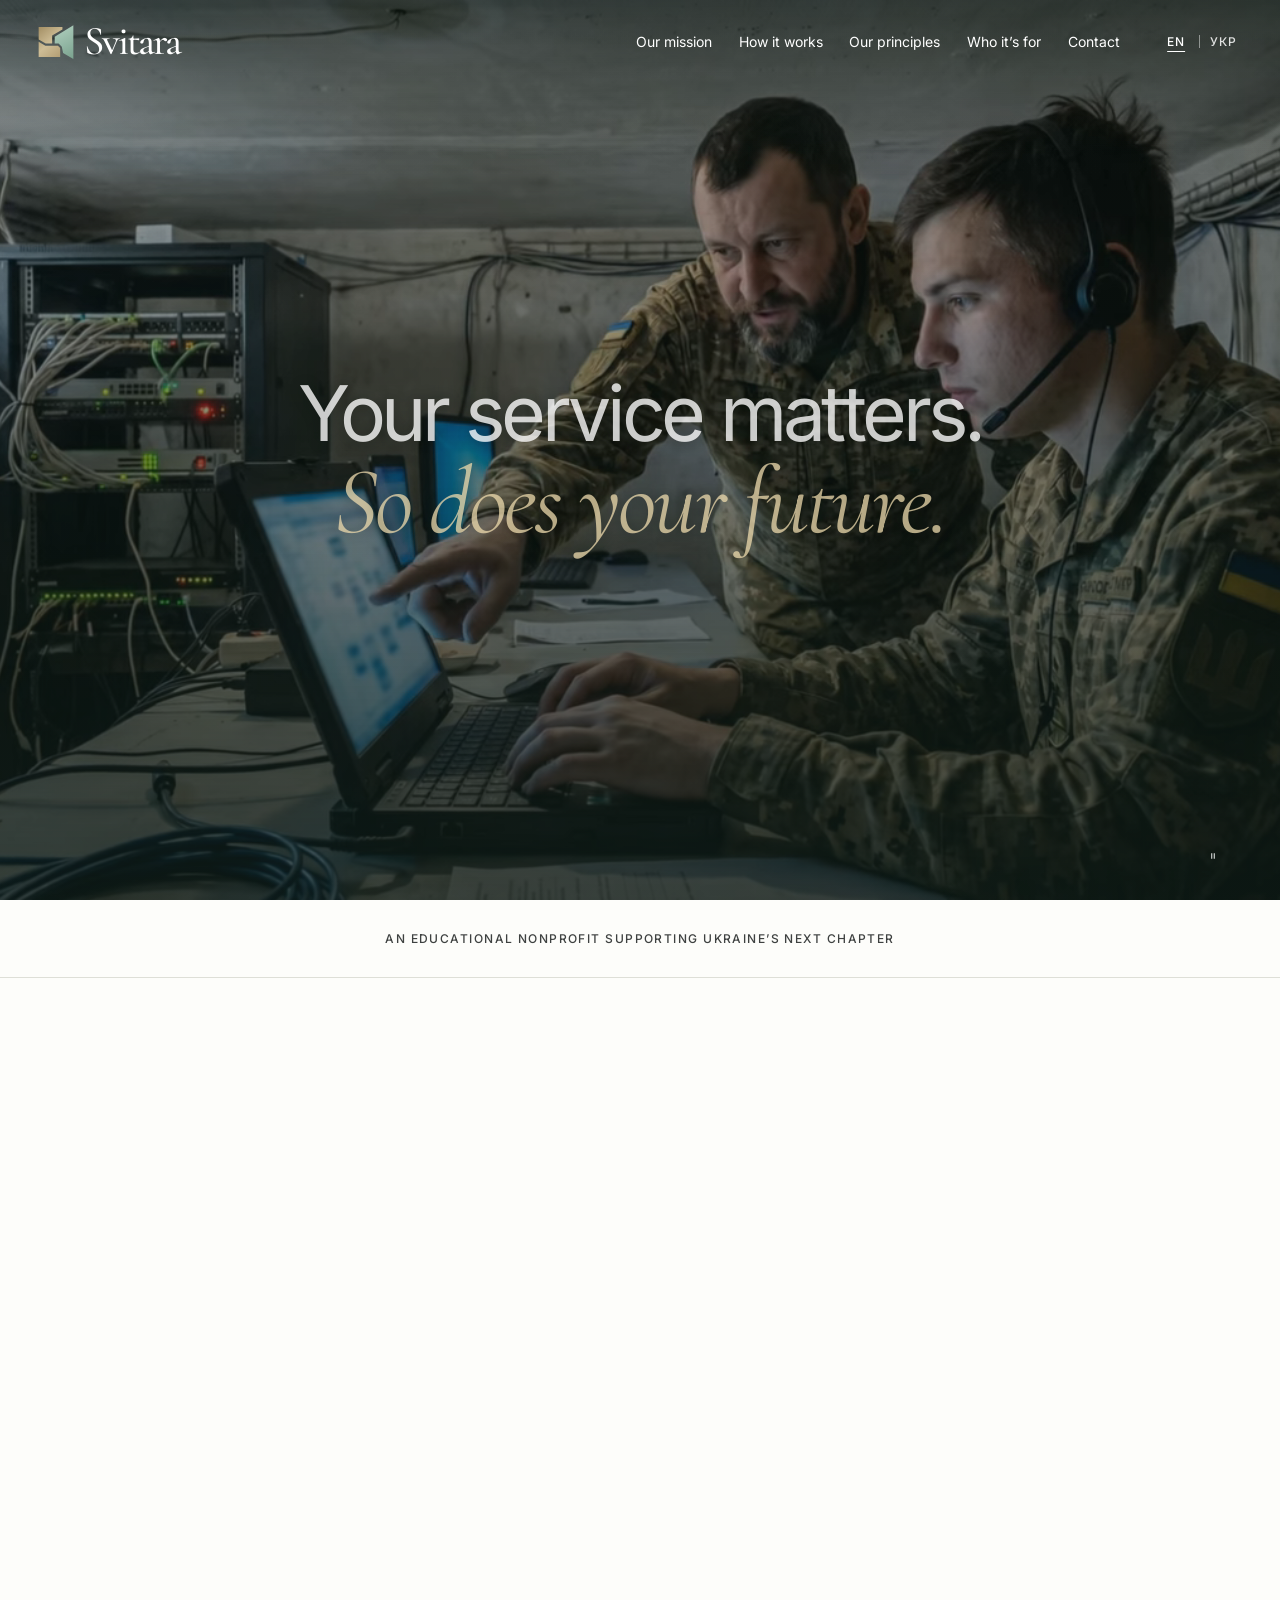
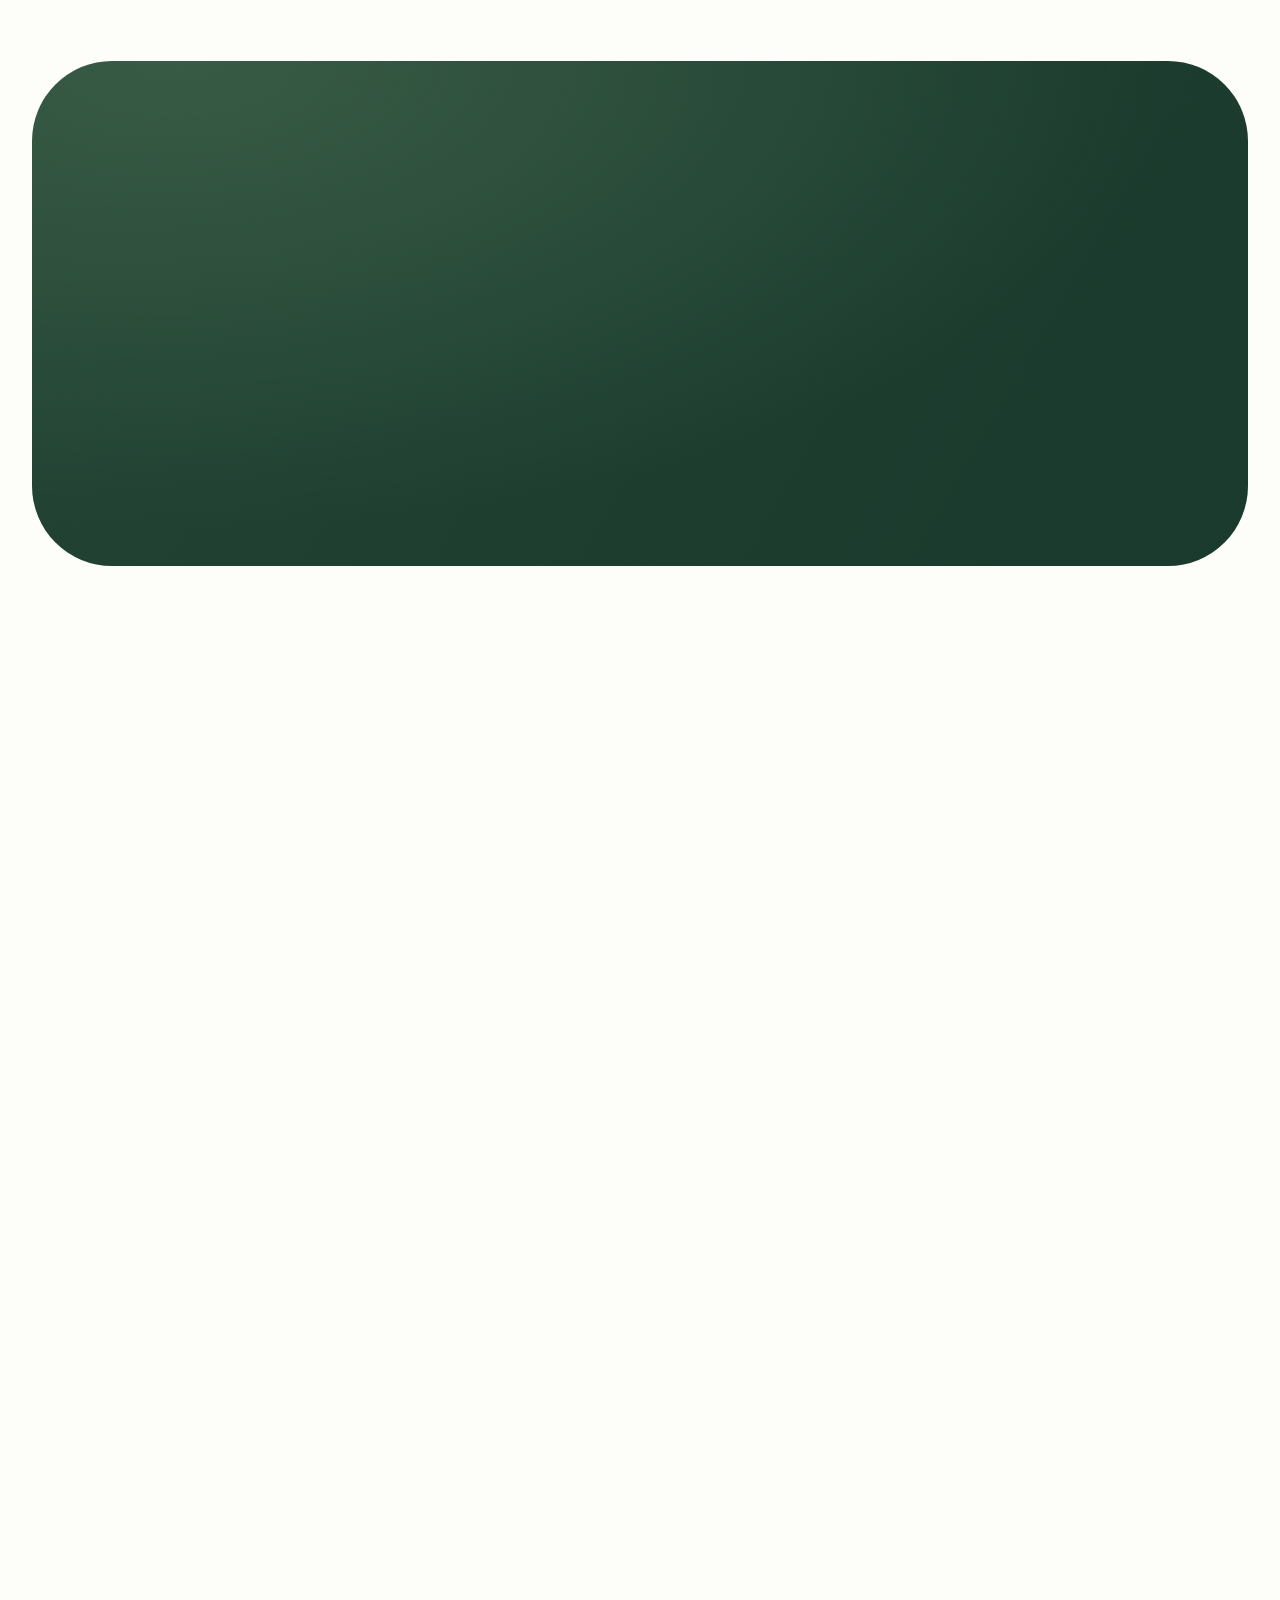
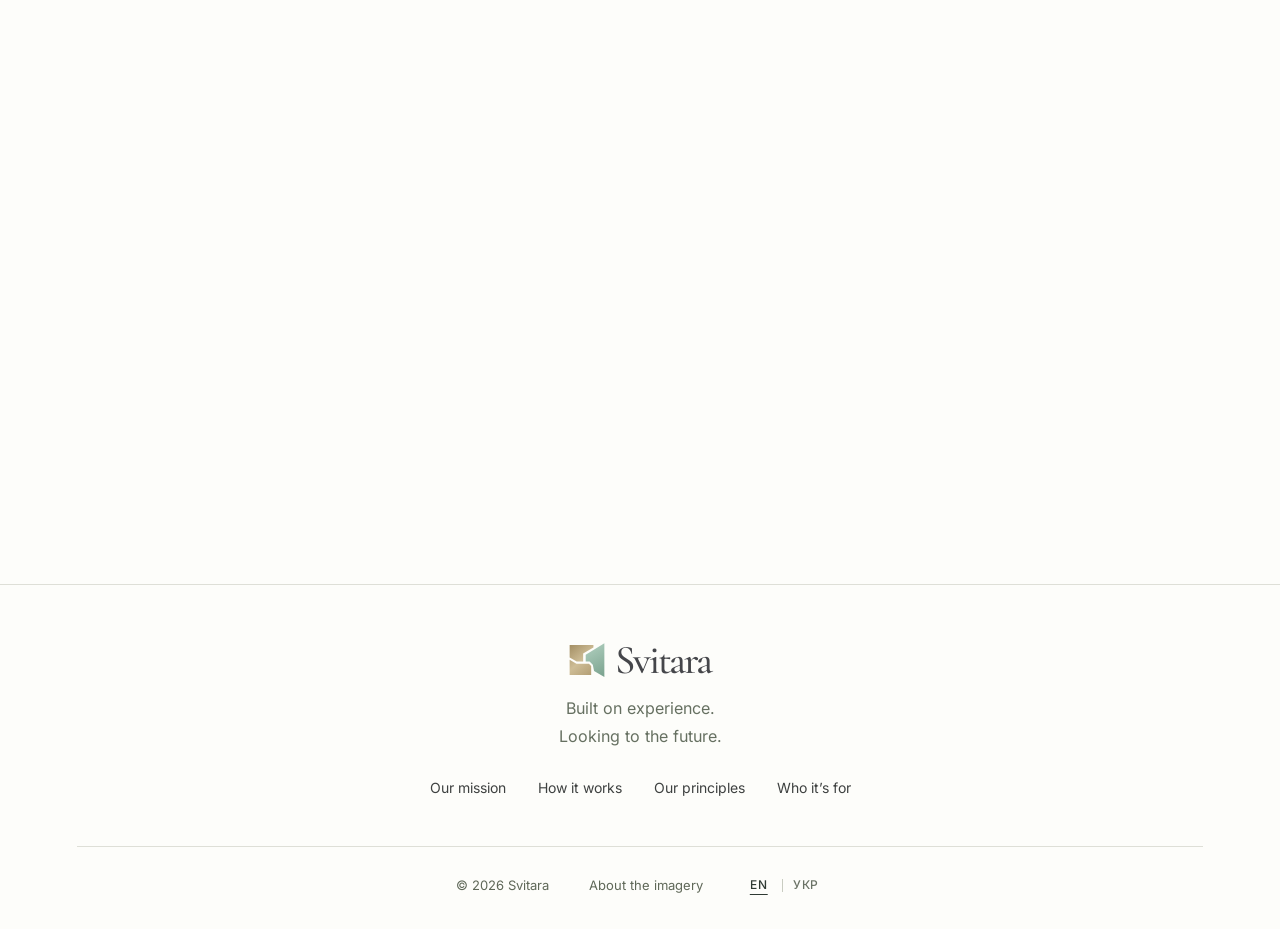
==== commit a6df6382: "Replace site with 2026-10-04 build (fixes bugs in v5) Co-Authored-By: Claude Sonnet 5.5 <noreply@ant" ====
--- a/index.html
+++ b/index.html
@@ -1 +1 @@
-<!DOCTYPE html><html  lang="en"><head><meta charset="utf-8"><meta http-equiv="Content-Security-Policy" content="default-src 'self'; script-src 'self' 'sha256-aXr3e9ngNxrj6PStvi5ebKDDSCnbaRfm4BwqJL1VL1g=' 'sha256-9Dflju2gGZ2TdI95JPZ/cc1HltiOXpHr1YKLceK9ijY='; style-src 'self' 'sha256-BZgqGB9O7kjaJUNjcawEjA/yw7VzY2d4rf5Ttmofl3M=' 'sha256-de2Mj8yPY2+h8FIM3bMvuDrzHVG9mU0ND26hfcahqTI=' 'sha256-xsecmvZSSs1IecKa+p9ek8oUXhDBO/J4fAa8CWRfsos=' 'sha256-RIzE+ahT2jY35o8VJaoOObxsxnhi1CreLyVNteLLdqI=' 'sha256-wwvBYW6vogrQUe9a6bLsf0gsJqxNc/5LmyZ7QkHsrF4=' 'sha256-3FfA+D00itDKnOCeLN2t1aF4ihbRNl+tJDzroaAtvp4=' 'sha256-9PDP9JVeDXE6/wBJUKVGt86Ru8Iq8q7Lx1L1Z9BfqQw='; img-src 'self' data:; font-src 'self'; media-src 'self' blob:; connect-src 'self'; object-src 'none'; base-uri 'self'; form-action 'none'; upgrade-insecure-requests"><meta name="viewport" content="width=device-width, initial-scale=1"><title>Svitara — Your service matters. So does your future.</title><script type="importmap">{"imports":{"#entry":"/_nuxt/BX-ocAGW.js"}}</script><style>.svitara-brand[data-v-3596614c]{color:var(--brand-ink,#45464a);white-space:nowrap;align-items:center;gap:.62rem;transition:color .3s;display:inline-flex}.green-start[data-v-3596614c]{stop-color:var(--brand-green-start,#385a49)}.green-end[data-v-3596614c]{stop-color:var(--brand-green-end,#203e33)}.svitara-brand svg[data-v-3596614c]{flex:none;width:2.25rem;height:2.25rem}.svitara-brand>span[data-v-3596614c]{letter-spacing:-.055em;font:500 2.55rem/.95 Cormorant Garamond,Georgia,serif}</style><style>.error-page[data-v-1a0a7cbe]{color:#3e4140;min-height:100svh;font-family:var(--font-ui);text-align:center;background:#fdfdfa;place-content:center;justify-items:center;gap:.9rem;padding:3rem 1.5rem;display:grid}.error-brand[data-v-1a0a7cbe]{margin-bottom:2rem;text-decoration:none}.error-code[data-v-1a0a7cbe]{color:#284d3c;font:500 clamp(4rem,12vw,7rem)/1 var(--font-serif);letter-spacing:-.03em;margin:0}h1[data-v-1a0a7cbe]{letter-spacing:-.04em;margin:0;font-size:clamp(1.6rem,3vw,2.2rem);font-weight:400}.error-uk[data-v-1a0a7cbe]{color:#284d3c;font:italic 400 clamp(1.4rem,2.6vw,1.9rem)/1.2 var(--font-serif);margin:0}.error-text[data-v-1a0a7cbe]{color:#667061;max-width:28rem;margin:.4rem 0 0;line-height:1.6}.error-links[data-v-1a0a7cbe]{flex-wrap:wrap;justify-content:center;gap:.75rem 2rem;margin-top:1.25rem;display:flex}.error-links a[data-v-1a0a7cbe]{color:#284d3c;border-bottom:1px solid #a6ad9f;align-items:center;min-height:44px;font-size:.9375rem;font-weight:500;text-decoration:none;display:inline-flex}.error-links a[data-v-1a0a7cbe]:hover{color:#7d6636;border-color:#7d6636}.error-page[data-v-1a0a7cbe] :is(a):focus-visible{outline-offset:5px;border-radius:2px;outline:2px solid #8e743f}</style><style>.svitara-site[data-v-0df5c2c9]{--site-green:#284d3c;--site-ink:#3e4140;--site-muted:#667061;--site-gold-text:#7a6843;--site-hover:#7d6636;--site-line:#dedfd7;color:var(--site-ink);font-family:var(--font-ui);--section-gap:clamp(7rem, 13vw, 12rem);background:#fdfdfa;font-size:1rem}.svitara-site h2[data-v-0df5c2c9]{color:var(--site-ink);letter-spacing:-.05em;font-size:clamp(2.3rem,3.7vw,3.7rem);font-weight:400;line-height:1.13}.svitara-site h2 em[data-v-0df5c2c9]{font-family:var(--font-serif);letter-spacing:-.035em;color:var(--site-green);font-size:1.22em;font-weight:400}.svitara-site a[data-v-0df5c2c9]{color:inherit}.svitara-site[data-v-0df5c2c9] :is(a,button,summary):focus-visible{outline-offset:5px;box-shadow:none;border-radius:2px;outline:2px solid #8e743f}.svitara-site section[id][data-v-0df5c2c9]{scroll-margin-top:7rem}.reveal-ready [data-reveal].is-revealed[data-v-0df5c2c9]{transition:opacity .9s cubic-bezier(.25,.7,.3,1) var(--reveal-delay,0s),transform 1.1s cubic-bezier(.22,1,.36,1) var(--reveal-delay,0s)}.reveal-ready [data-reveal][data-v-0df5c2c9]:not(.is-revealed):not(:focus-within){opacity:0;transform:translateY(28px)}.site-skip[data-v-0df5c2c9]{z-index:30;color:#284d3c;background:#fff;padding:.8rem 1.2rem;position:fixed;top:.75rem;left:1rem;transform:translateY(-180%)}.site-skip[data-v-0df5c2c9]:focus{transform:translateY(0)}.site-header[data-v-0df5c2c9]{z-index:20;-webkit-backdrop-filter:blur(12px);backdrop-filter:blur(12px);background:#fdfdfaf5;border-bottom:1px solid #dedfd770;justify-content:space-between;align-items:center;gap:2rem;height:5.25rem;padding:0 clamp(1.25rem,3vw,3.5rem);transition:background-color .3s,border-color .3s,color .3s;display:flex;position:sticky;top:0}.site-header.is-over-hero[data-v-0df5c2c9]:not(:hover):not(:focus-within){-webkit-backdrop-filter:none;backdrop-filter:none;color:#fff;--brand-ink:#fff;--brand-green-start:#a9c9b8;--brand-green-end:#7aa28e;background-color:#0000;border-bottom-color:#0000}.site-header.is-over-hero:not(:hover):not(:focus-within) .menu-toggle[data-v-0df5c2c9]{color:#fff}.site-header.is-over-hero[data-v-0df5c2c9]:not(:hover):not(:focus-within) .language-option{color:#ffffffd9}.site-header.is-over-hero[data-v-0df5c2c9]:not(:hover):not(:focus-within) .language-option.is-current{color:#fff}.site-header.is-over-hero[data-v-0df5c2c9]:not(:hover):not(:focus-within) .language-option+.language-option:before{background:#ffffff73}.brand-link[data-v-0df5c2c9]{text-decoration:none;display:inline-flex}.desktop-nav[data-v-0df5c2c9]{align-items:center;gap:clamp(1.2rem,2.1vw,2.5rem);margin-left:auto;display:flex}.desktop-nav a[data-v-0df5c2c9]{white-space:nowrap;align-items:center;min-height:44px;font-size:.875rem;text-decoration:none;display:inline-flex}.desktop-nav a[data-v-0df5c2c9]:hover{color:var(--site-hover)}.header-actions[data-v-0df5c2c9]{align-items:center;gap:1.25rem;margin-left:.5rem;display:flex}.menu-toggle[data-v-0df5c2c9]{display:none}.mobile-nav[data-v-0df5c2c9]{border-bottom:1px solid var(--site-line);background:#fdfdfa;gap:.2rem;padding:1rem 1.5rem 1.5rem;display:grid;position:absolute;top:100%;left:0;right:0;box-shadow:0 12px 16px #284d3c0c}.mobile-nav a[data-v-0df5c2c9]{padding:.75rem 0;text-decoration:none}.purpose-strip[data-v-0df5c2c9]{border-bottom:1px solid var(--site-line);flex-wrap:wrap;justify-content:center;align-items:center;gap:1rem 2.5rem;min-height:4.875rem;padding:1rem max(4.3%,50% - 40.875rem);display:flex}.purpose-strip span[data-v-0df5c2c9]{letter-spacing:.12em;text-transform:uppercase;font-size:.75rem;font-weight:500}.section-wrap[data-v-0df5c2c9]{max-width:93.75rem;margin:0 auto;padding-left:clamp(1.25rem,6vw,6rem);padding-right:clamp(1.25rem,6vw,6rem)}.eyebrow[data-v-0df5c2c9]{color:#5f6a5a;letter-spacing:.13em;text-transform:uppercase;align-items:center;gap:.7rem;font-size:.75rem;font-weight:500;line-height:1.5;display:flex}.section-index[data-v-0df5c2c9]{color:var(--site-gold-text);letter-spacing:0}.text-link[data-v-0df5c2c9]{border-bottom:1px solid #a6ad9f;justify-content:space-between;align-items:center;gap:1.5rem;min-height:44px;padding:.4rem 0;font-size:.875rem;font-weight:500;text-decoration:none;display:inline-flex}.text-link[data-v-0df5c2c9]:hover{color:var(--site-hover);border-color:var(--site-hover)}.section-center[data-v-0df5c2c9]{text-align:center}.section-center .eyebrow[data-v-0df5c2c9]{justify-content:center}.problem[data-v-0df5c2c9]{padding-top:clamp(6rem,10vw,9rem)}.problem-head[data-v-0df5c2c9]{justify-items:center;gap:1.75rem;display:grid}.problem-head .eyebrow[data-v-0df5c2c9]{margin-bottom:1.5rem}.problem-lead[data-v-0df5c2c9]{color:#434b40;text-wrap:pretty;max-width:40rem;font-size:1.125rem;line-height:1.65}.problem-stats[data-v-0df5c2c9]{grid-template-columns:repeat(3,minmax(0,1fr));gap:clamp(2rem,5vw,5rem);max-width:62rem;margin:clamp(3.5rem,5vw,4.5rem) auto 0;padding:0;list-style:none;display:grid}.problem-stats>li[data-v-0df5c2c9]{align-content:start;justify-items:center;gap:.6rem;display:grid}.problem-value[data-v-0df5c2c9]{color:var(--site-green);font:500 clamp(2.8rem,4.2vw,4rem)/1 var(--font-serif);letter-spacing:-.02em;font-variant-numeric:lining-nums}.problem-label[data-v-0df5c2c9]{max-width:17rem;color:var(--site-muted);font-size:.9375rem;line-height:1.5}.problem-sources[data-v-0df5c2c9]{color:var(--site-muted);margin-top:2rem;font-size:.75rem;line-height:1.6}.problem-sources summary[data-v-0df5c2c9]{cursor:pointer;letter-spacing:.06em;align-items:center;gap:.45rem;min-height:32px;list-style:none;display:inline-flex}.problem-sources summary[data-v-0df5c2c9]::-webkit-details-marker{display:none}.problem-sources summary[data-v-0df5c2c9]:after{content:"+";font-size:.9rem;line-height:1}.problem-sources[open] summary[data-v-0df5c2c9]:after{content:"−"}.problem-sources summary[data-v-0df5c2c9]:hover{color:var(--site-hover)}.problem-sources ul[data-v-0df5c2c9]{justify-items:center;gap:.3rem;margin:.35rem 0 0;padding:0;list-style:none;display:grid}.problem-sources a[data-v-0df5c2c9]{text-underline-offset:3px;-webkit-text-decoration:underline #c9ccc2;text-decoration:underline #c9ccc2}.problem-sources a[data-v-0df5c2c9]:hover{color:var(--site-hover);text-decoration-color:currentColor}.mission[data-v-0df5c2c9]{padding-top:var(--section-gap)}.mission>.eyebrow[data-v-0df5c2c9]{margin-bottom:1.5rem}.mission-body[data-v-0df5c2c9]{justify-items:center;gap:clamp(2rem,3vw,2.75rem);display:grid}.mission-detail[data-v-0df5c2c9]{gap:1.25rem;max-width:40rem;display:grid}.mission-detail p[data-v-0df5c2c9]{text-wrap:pretty;color:var(--site-muted);font-size:1rem;line-height:1.75}.mission-detail>p[data-v-0df5c2c9]:first-child{color:#434b40;font-size:1.125rem;line-height:1.65}.approach[data-v-0df5c2c9]{padding-top:var(--section-gap);padding-bottom:var(--section-gap)}.approach .section-heading[data-v-0df5c2c9]{flex-direction:column;align-items:center;gap:1rem}.section-heading[data-v-0df5c2c9]{justify-content:space-between;align-items:end;gap:2rem;margin-bottom:2.5rem;display:flex}.section-heading .eyebrow[data-v-0df5c2c9]{margin-bottom:1rem}.section-heading>p[data-v-0df5c2c9]{color:var(--site-muted);padding-bottom:.3rem;font-size:.9375rem;line-height:1.7}.principles-section[data-v-0df5c2c9]{color:#e9eee3;background:radial-gradient(at 12% 0,#385b45,#0000 65%),linear-gradient(120deg,#234434,#193a2c);border-radius:80px;margin:0 2.5%}.principles-inner[data-v-0df5c2c9]{text-align:center;max-width:78rem;margin:0 auto;padding:56px 5% 48px}.principles-inner>.eyebrow[data-v-0df5c2c9]{color:#c9d3c1;justify-content:center;margin-bottom:.75rem}.principles-inner .section-index[data-v-0df5c2c9]{color:#dcc899}.principles-inner h2[data-v-0df5c2c9]{color:#fff;font-size:clamp(1.9rem,3vw,2.75rem)}.principles-inner h2 em[data-v-0df5c2c9]{color:#d9c393}.principles-inner .principles-intro[data-v-0df5c2c9]{color:#d3dbce;margin-top:.9rem;font-size:1rem;line-height:1.65}.principles[data-v-0df5c2c9]{text-align:left;grid-template-columns:repeat(4,minmax(0,1fr));margin:2.25rem 0 1.75rem;padding:0;list-style:none;display:grid}.principles>li[data-v-0df5c2c9]{grid-template-columns:auto minmax(0,1fr);align-content:start;align-items:center;gap:.65rem;padding:0 1rem;display:grid;position:relative}.principles>li[data-v-0df5c2c9]:not(:last-child):before{content:"";background:linear-gradient(90deg,#d4be8f8c,#d4be8f40);height:1px;position:absolute;top:-12px;left:1rem;right:-1rem}.principles>li[data-v-0df5c2c9]:after{content:"";background:#d4be8f;border-radius:50%;width:5px;height:5px;position:absolute;top:-14px;left:1rem}.principle-number[data-v-0df5c2c9]{color:#d9c393;font:italic 400 2.25rem/1 var(--font-serif);display:block}.principles h3[data-v-0df5c2c9]{color:#f6f8f2;letter-spacing:-.02em;margin:0;font-size:1rem;font-weight:500;line-height:1.4}.principles p[data-v-0df5c2c9]{color:#c8d4c5;grid-column:1/-1;font-size:.9375rem;line-height:1.65}.light-link[data-v-0df5c2c9]{border-color:#c9c6ac7a;color:#f2ebdc!important}.light-link[data-v-0df5c2c9]:hover{border-color:#e6d4a8;color:#e6d4a8!important}.principles-section[data-v-0df5c2c9] :is(a,button):focus-visible{outline-color:#f7e0aa}.people-section[data-v-0df5c2c9]{padding-top:var(--section-gap);padding-bottom:var(--section-gap);grid-template-columns:.95fr 1fr;align-items:center;gap:7%;display:grid}.people-photo[data-v-0df5c2c9]{border-radius:8px 130px 8px 8px;align-self:stretch;min-height:39rem;position:relative;overflow:hidden;box-shadow:0 18px 45px #284d3c12}.people-photo[data-v-0df5c2c9]:after{content:"";background:linear-gradient(#0000 55%,#172e23b3);position:absolute;inset:0}.people-photo img[data-v-0df5c2c9],.people-video[data-v-0df5c2c9] video{-o-object-fit:cover;object-fit:cover;-o-object-position:58% center;object-position:58% center;width:100%;max-width:none;height:100%;position:absolute;inset:0}.people-video[data-v-0df5c2c9]{z-index:0;opacity:0;transition:opacity .4s;position:absolute;inset:0}.people-video.is-ready[data-v-0df5c2c9]{opacity:1}.people-video[data-v-0df5c2c9] video.is-front{z-index:1}.people-caption[data-v-0df5c2c9]{z-index:1;color:#fff3d9;font:italic 400 clamp(2rem,3vw,3rem)/1.1 var(--font-serif);position:absolute;bottom:2rem;left:2rem;right:1rem}.people-motion[data-v-0df5c2c9]{z-index:2;color:#fff;cursor:pointer;opacity:.75;background:#1c302a55;border:1px solid #fff6;border-radius:50%;place-items:center;width:32px;height:32px;padding:0;transition:opacity .2s,background-color .2s;display:grid;position:absolute;top:1rem;left:1rem}.people-motion svg[data-v-0df5c2c9]{width:10px;height:10px}.people-motion[data-v-0df5c2c9]:focus-visible,.people-motion[data-v-0df5c2c9]:hover{opacity:1;background:#1c302a99}.people-motion[data-v-0df5c2c9]:focus-visible{outline-offset:3px;outline:2px solid #f7e0aa}@media (prefers-reduced-motion:reduce){.people-video[data-v-0df5c2c9]{display:none}}.people-content>.eyebrow[data-v-0df5c2c9]{margin-bottom:1.2rem}.people-content h2[data-v-0df5c2c9]{margin-bottom:2rem;font-size:clamp(2rem,3vw,3rem)}.audience-row[data-v-0df5c2c9]{border-top:1px solid var(--site-line);grid-template-columns:1.6rem 1fr;gap:1rem;padding:1.45rem 0;display:grid}.audience-row>span[data-v-0df5c2c9]{color:var(--site-gold-text);padding-top:.2rem;font-size:.8125rem}.audience-row h3[data-v-0df5c2c9]{color:#3e473e;letter-spacing:-.02em;font-size:1.0625rem;font-weight:500;line-height:1.5}.audience-row p[data-v-0df5c2c9]{color:var(--site-muted);margin-top:.5rem;font-size:.9375rem;line-height:1.8}.planned-label[data-v-0df5c2c9]{vertical-align:middle;color:#4d5649;letter-spacing:.05em;text-transform:uppercase;border:1px solid #c3c8b9;border-radius:999px;margin-left:.6rem;padding:.3rem .55rem;font-size:.75rem;font-weight:500;line-height:1;display:inline-block}.contact-section[data-v-0df5c2c9]{padding-bottom:var(--section-gap);justify-items:center;gap:2rem;display:grid}.contact-section .eyebrow[data-v-0df5c2c9]{margin-bottom:1.25rem}.contact-details[data-v-0df5c2c9]{max-width:34rem}.contact-details>p[data-v-0df5c2c9]{color:var(--site-muted);font-size:1rem;line-height:1.8}.contact-details .contact-email[data-v-0df5c2c9]{color:var(--site-green);overflow-wrap:anywhere;border-color:#b8a07480;margin-top:1.5rem;padding-bottom:.7rem;font-size:clamp(1.05rem,1.6vw,1.4rem);display:inline-flex}.contact-details .contact-topics[data-v-0df5c2c9]{margin-top:1rem;font-size:.8125rem}.site-footer[data-v-0df5c2c9]{border-top:1px solid var(--site-line);text-align:center;padding:3.5rem max(6%,50% - 40.875rem) 1.75rem}.footer-main[data-v-0df5c2c9]{justify-items:center;gap:1rem;padding-bottom:2.25rem;display:grid}.footer-main>.brand-link[data-v-0df5c2c9]{align-self:start}.footer-main>p[data-v-0df5c2c9]{color:var(--site-muted);font-size:1rem;line-height:1.7}.footer-main nav[data-v-0df5c2c9]{-moz-column-gap:2rem;flex-wrap:wrap;justify-content:center;column-gap:2rem;display:flex}.footer-main nav a[data-v-0df5c2c9]{align-items:center;min-height:44px;font-size:.875rem;text-decoration:none;display:flex}.footer-main nav a[data-v-0df5c2c9]:hover{text-decoration:underline}.footer-bottom[data-v-0df5c2c9]{border-top:1px solid var(--site-line);color:#5f6858;flex-wrap:wrap;justify-content:center;align-items:center;gap:.5rem 2.5rem;padding-top:1.4rem;font-size:.8125rem;line-height:1.7;display:flex}.media-credits[data-v-0df5c2c9]{max-width:340px}.media-credits summary[data-v-0df5c2c9]{cursor:pointer;align-items:center;gap:.4rem;min-height:32px;display:flex}.media-credits p[data-v-0df5c2c9]{padding-top:.5rem}@media (width>=1500px){.principles-section[data-v-0df5c2c9]{border-radius:260px}}@media (width>=1181px){.purpose-strip[data-v-0df5c2c9]{padding-left:max(clamp(1.25rem,6vw,6rem),50% - 40.875rem);padding-right:max(clamp(1.25rem,6vw,6rem),50% - 40.875rem)}}@media (width<=1180px){.desktop-nav[data-v-0df5c2c9]{gap:1.1rem}.header-actions[data-v-0df5c2c9]{gap:.9rem;margin-left:.5rem}.site-header[data-v-0df5c2c9]{gap:1.25rem}}@media (width<=1100px){.principles[data-v-0df5c2c9]{grid-template-columns:repeat(2,minmax(0,1fr));gap:2.25rem 0}.principles>li[data-v-0df5c2c9]:nth-child(2):before{display:none}.people-photo[data-v-0df5c2c9]{min-height:620px}}@media (width<=1040px){.desktop-nav[data-v-0df5c2c9]{display:none}.menu-toggle[data-v-0df5c2c9]{min-height:44px;color:var(--site-ink);cursor:pointer;background:0 0;border:0;align-items:center;gap:.7rem;padding:.5rem 0 .5rem .4rem;font-size:.875rem;display:flex}.menu-toggle span[data-v-0df5c2c9]{font-size:1.3rem}}@media (width<=800px){.problem[data-v-0df5c2c9]{padding-top:64px}.section-center[data-v-0df5c2c9]{text-align:left}.section-center .eyebrow[data-v-0df5c2c9]{justify-content:flex-start}.problem-head[data-v-0df5c2c9]{gap:1.5rem}.problem-head[data-v-0df5c2c9],.problem-sources ul[data-v-0df5c2c9],.problem-stats>li[data-v-0df5c2c9]{justify-items:start}.approach .section-heading[data-v-0df5c2c9]{align-items:flex-start}.svitara-site[data-v-0df5c2c9]{--section-gap:6rem}.problem-stats[data-v-0df5c2c9]{grid-template-columns:1fr;gap:1.75rem;margin-top:2.75rem}.problem-stats>li[data-v-0df5c2c9]{gap:.35rem}.problem-value[data-v-0df5c2c9]{font-size:2.6rem}.problem-sources[data-v-0df5c2c9]{margin-top:1.5rem}.mission-body[data-v-0df5c2c9]{justify-items:start;gap:1.75rem}.mission-detail[data-v-0df5c2c9]{max-width:none}.section-heading[data-v-0df5c2c9]{align-items:start}.section-heading>p[data-v-0df5c2c9]{display:none}.principles-section[data-v-0df5c2c9]{border-radius:48px}.people-section[data-v-0df5c2c9]{grid-template-columns:1fr;gap:3rem}.people-photo[data-v-0df5c2c9]{aspect-ratio:1.2;min-height:0}.contact-section[data-v-0df5c2c9]{justify-items:start;gap:1.75rem}}@media (width<=700px){.site-header[data-v-0df5c2c9]{gap:.75rem;height:72px;padding:0 5%}.header-actions[data-v-0df5c2c9]{gap:.6rem;margin-left:0}.brand-link[data-v-0df5c2c9] .svitara-brand svg{width:1.9rem;height:1.9rem}.brand-link[data-v-0df5c2c9] .svitara-brand>span{font-size:2.25rem}.purpose-strip[data-v-0df5c2c9]{text-align:center;justify-content:center;min-height:64px;padding:1rem 1.25rem}.purpose-strip span[data-v-0df5c2c9]{letter-spacing:.08em;line-height:1.5}.section-wrap[data-v-0df5c2c9]{padding-left:6%;padding-right:6%}.section-heading[data-v-0df5c2c9]{margin-bottom:1.75rem}.principles-section[data-v-0df5c2c9]{border-radius:32px;margin:0 4%}.principles-inner[data-v-0df5c2c9]{padding:40px 7% 36px}.principles[data-v-0df5c2c9]{grid-template-columns:1fr;gap:1.25rem}.principles>li[data-v-0df5c2c9]{grid-template-columns:2.25rem minmax(0,1fr);gap:.5rem 1rem;padding:0}.principles .principle-number[data-v-0df5c2c9]{grid-row:1/3;align-self:start}.principles p[data-v-0df5c2c9]{grid-column:2}.principles>li[data-v-0df5c2c9]:not(:last-child):before{background:linear-gradient(#d4be8f80,#d4be8f26);width:1px;height:auto;display:block;inset:2.75rem auto -.5rem 1rem}.principles>li[data-v-0df5c2c9]:after{display:none}.people-photo[data-v-0df5c2c9]{border-top-right-radius:85px}.people-caption[data-v-0df5c2c9]{bottom:1.5rem;left:1.5rem}.footer-main[data-v-0df5c2c9]{gap:1.5rem}.footer-main nav[data-v-0df5c2c9]{grid-template-columns:repeat(2,auto);justify-content:center;display:grid}.footer-main>p[data-v-0df5c2c9]{font-size:.9375rem}.footer-bottom[data-v-0df5c2c9]{flex-direction:column;gap:.6rem}}@media (width<=380px){.site-header[data-v-0df5c2c9]{gap:.5rem;padding:0 4%}.header-actions[data-v-0df5c2c9]{gap:.4rem}.menu-toggle[data-v-0df5c2c9]{gap:.35rem}.brand-link[data-v-0df5c2c9] .svitara-brand>span{font-size:2rem}.brand-link[data-v-0df5c2c9] .svitara-brand svg{width:1.7rem;height:1.7rem}}@media (prefers-reduced-motion:reduce){.reveal-ready [data-reveal][data-v-0df5c2c9]{transition:none;opacity:1!important;transform:none!important}}@media (prefers-contrast:more){.svitara-site[data-v-0df5c2c9]{--site-muted:#4a5246;--site-line:#a9ad9f}.eyebrow[data-v-0df5c2c9],.footer-bottom[data-v-0df5c2c9]{color:#3e4140}.principles p[data-v-0df5c2c9],.principles-inner .principles-intro[data-v-0df5c2c9]{color:#eef2ea}}@media print{.reveal-ready [data-reveal][data-v-0df5c2c9]{transition:none;opacity:1!important;transform:none!important}}</style><style>.language-switch[data-v-ff189780]{flex:none;gap:.15rem}.language-option[data-v-ff189780],.language-switch[data-v-ff189780]{align-items:center;display:inline-flex}.language-option[data-v-ff189780]{color:#6a7265;letter-spacing:.08em;justify-content:center;min-width:32px;min-height:32px;padding:0 .3rem;font-size:.75rem;font-weight:500;text-decoration:none}.language-option+.language-option[data-v-ff189780]:before{content:"";background:#c9ccc1;width:1px;height:.8rem;margin-right:.6rem}.language-option[data-v-ff189780]:hover{color:#284d3c}.language-option.is-current[data-v-ff189780]{color:#2f3a33;text-underline-offset:5px;-webkit-text-decoration:underline;text-decoration:underline;text-decoration-thickness:1px}.language-option[data-v-ff189780]:focus-visible{outline-offset:2px;outline:2px solid #8e743f}@media (prefers-contrast:more){.language-option[data-v-ff189780]{color:#3e4140}}</style><style>.hero[data-v-9d60bbc6]{color:#fff;background:#293c33;flex-direction:column;min-height:100svh;margin-top:-5.25rem;display:flex;position:relative;overflow:hidden}.hero-image[data-v-9d60bbc6],.hero-shade[data-v-9d60bbc6],.hero-video[data-v-9d60bbc6]{width:100%;max-width:none;height:100%;position:absolute;inset:0}.hero-image[data-v-9d60bbc6],.hero-video[data-v-9d60bbc6] video{-o-object-fit:cover;object-fit:cover;-o-object-position:center top;object-position:center top}.hero-video[data-v-9d60bbc6]{z-index:0;opacity:0;transition:opacity .35s}.hero-video.is-ready[data-v-9d60bbc6]{opacity:1}.hero-video[data-v-9d60bbc6] video{width:100%;max-width:none;height:100%;position:absolute;inset:0}.hero-video[data-v-9d60bbc6] .hero-scene{opacity:0}.hero-video[data-v-9d60bbc6] .hero-scene.is-leaving{z-index:1;opacity:1}.hero-video[data-v-9d60bbc6] .hero-scene.is-active{z-index:2;opacity:1;transition:opacity .7s ease-in-out}.hero-shade[data-v-9d60bbc6]{background:linear-gradient(#0a14108c,#0a141000 11rem),linear-gradient(#0f1d184d,#0f1d1880 48%,#0f1d18c7)}.hero-copy[data-v-9d60bbc6]{z-index:1;text-align:center;flex-direction:column;flex:1;justify-content:center;align-items:center;padding:8.25rem 1.5rem 7rem;display:flex;position:relative}h1[data-v-9d60bbc6]{text-shadow:0 1px 14px #08140e73;color:#fff;opacity:.78;letter-spacing:-.055em;max-width:16em;font-size:clamp(3.3rem,6vw,6.5rem);font-weight:400;line-height:1.08}h1 em[data-v-9d60bbc6]{color:#e6d4a8;font:italic 400 1.24em/.96 var(--font-serif);letter-spacing:-.03em}.hero-bottom[data-v-9d60bbc6]{z-index:2;justify-content:flex-end;align-items:end;gap:1rem;display:flex;position:absolute;bottom:2rem;left:max(4.3%,50% - 40.875rem);right:max(4.3%,50% - 40.875rem)}.motion-toggle[data-v-9d60bbc6]{color:#fff;opacity:.55;cursor:pointer;background:0 0;border:1px solid #ffffff40;border-radius:50%;place-items:center;width:32px;height:32px;padding:0;transition:opacity .2s,background-color .2s;display:grid}.motion-toggle svg[data-v-9d60bbc6]{width:10px;height:10px}.motion-toggle[data-v-9d60bbc6]:focus-visible,.motion-toggle[data-v-9d60bbc6]:hover{opacity:1;background:#1c302a99}.hero button[data-v-9d60bbc6]:focus-visible{outline-offset:5px;box-shadow:none;outline:2px solid #f7e0aa}@media (width<=700px){.hero[data-v-9d60bbc6]{margin-top:-72px}.hero-shade[data-v-9d60bbc6]{background:linear-gradient(#0a141080,#0a141000 8rem),linear-gradient(#0f1d181f,#0f1d1847 35%,#0f1d18d1 72%,#0f1d18e6)}.hero-copy[data-v-9d60bbc6]{justify-content:flex-end;padding:calc(72px + 2rem) 1.25rem 2.5rem}h1[data-v-9d60bbc6]{letter-spacing:-.05em;text-wrap:balance;font-size:clamp(2.25rem,9.2vw,3.4rem)}.hero-bottom[data-v-9d60bbc6]{inset:calc(72px + 1rem) 1rem auto auto}}@media (prefers-reduced-motion:no-preference){.hero-copy[data-v-9d60bbc6]>*{animation:1.2s cubic-bezier(.22,1,.36,1) both hero-rise-9d60bbc6}}@keyframes hero-rise-9d60bbc6{0%{opacity:0;transform:translateY(18px)}}@media (prefers-reduced-motion:reduce){.hero-video[data-v-9d60bbc6]{display:none}}@media (prefers-contrast:more){.hero-shade[data-v-9d60bbc6]{background:#0a1410c7}.motion-toggle[data-v-9d60bbc6],h1[data-v-9d60bbc6]{opacity:1}}</style><style>.pathway-tabs[data-v-f7632e67]{grid-template-columns:repeat(3,minmax(0,1fr));justify-items:center;gap:clamp(1.5rem,4vw,3.5rem);display:grid}.pathway-tab[data-v-f7632e67]{color:#fff;cursor:pointer;background:0 0;border:0;flex-direction:column;align-items:center;gap:.75rem;max-width:21.25rem;padding:0;display:flex}.pathway-media[data-v-f7632e67],.pathway-tab[data-v-f7632e67]{width:100%;position:relative}.pathway-media[data-v-f7632e67]{aspect-ratio:1;isolation:isolate;border-radius:50%;transition:box-shadow .25s;display:block;overflow:hidden;box-shadow:0 0 0 1px #b7bbaf}.pathway-media img[data-v-f7632e67],.pathway-media[data-v-f7632e67]:after{z-index:-2;-o-object-fit:cover;object-fit:cover;-o-object-position:52% center;object-position:52% center;width:100%;max-width:none;height:100%;position:absolute;inset:0}.pathway-media img[data-v-f7632e67],.pathway-video[data-v-f7632e67]{filter:grayscale(.8)brightness(.88);transition:filter .35s,transform .7s cubic-bezier(.22,1,.36,1)}.pathway-video[data-v-f7632e67]{z-index:-2;opacity:0;transition:filter .35s,opacity .4s;position:absolute;inset:0}.pathway-video.is-ready[data-v-f7632e67]{opacity:1}.pathway-video[data-v-f7632e67] video{-o-object-fit:cover;object-fit:cover;-o-object-position:52% center;object-position:52% center;width:100%;max-width:none;height:100%;position:absolute;inset:0}.pathway-video[data-v-f7632e67] video.is-front{z-index:1}.pathway-media[data-v-f7632e67]:after{z-index:-1;content:"";background:linear-gradient(#11281e24 8%,#11281e8c 56%,#11281e99)}.pathway-number[data-v-f7632e67]{color:#fff;letter-spacing:.05em;background:#183b2bd9;border:1px solid #ffffff59;border-radius:50%;place-items:center;width:2rem;height:2rem;font-size:.75rem;display:grid;position:absolute;top:18%;left:18%}.pathway-title[data-v-f7632e67]{pointer-events:none;font:italic 500 clamp(1.65rem,2.8vw,2.6rem)/1.05 var(--font-serif);letter-spacing:-.035em;text-align:center;text-shadow:0 2px 12px #08201580;place-items:center;padding:0 12%;display:grid;position:absolute;inset:0}.pathway-tab.is-selected .pathway-media[data-v-f7632e67]{box-shadow:0 0 0 5px #fdfdfa,0 0 0 8px #284d3c}.pathway-tab.is-selected .pathway-media img[data-v-f7632e67],.pathway-tab.is-selected .pathway-video[data-v-f7632e67]{filter:saturate(.92)contrast(1.03)}.pathway-tab:not(.is-selected):hover .pathway-media[data-v-f7632e67]{box-shadow:0 0 0 1px #284d3c}.pathway-tab:not(.is-selected):hover .pathway-media img[data-v-f7632e67],.pathway-tab:not(.is-selected):hover .pathway-video[data-v-f7632e67]{filter:grayscale(.35)brightness(.92)}.pathway-motion-row[data-v-f7632e67]{justify-content:flex-end;max-width:72rem;margin:1rem auto -1rem;display:flex}.pathway-motion[data-v-f7632e67]{color:#284d3c;cursor:pointer;opacity:.7;background:0 0;border:1px solid #b7bbaf;border-radius:50%;place-items:center;width:32px;height:32px;padding:0;transition:opacity .2s,background-color .2s;display:grid}.pathway-motion svg[data-v-f7632e67]{width:10px;height:10px}.pathway-motion[data-v-f7632e67]:focus-visible,.pathway-motion[data-v-f7632e67]:hover{opacity:1;background:#eef0ea}.pathway-motion[data-v-f7632e67]:focus-visible{outline-offset:3px;outline:2px solid #8e743f}.pathway-tab[data-v-f7632e67]:focus-visible{outline:none}.pathway-tab:focus-visible .pathway-media[data-v-f7632e67]{outline-offset:12px;outline:3px solid #8e743f}.pathway-panel[data-v-f7632e67]{text-align:center;border-top:1px solid #dedfd7;align-content:start;justify-items:center;gap:.75rem;max-width:46rem;min-height:150px;margin:2.25rem auto 0;padding-top:2rem;display:grid}.pathway-panel[data-v-f7632e67]:focus-visible{outline-offset:6px;outline:2px solid #8e743f}.pathway-panel h3[data-v-f7632e67]{color:#3a4139;letter-spacing:-.03em;font-size:1.25rem;font-weight:500;line-height:1.45}.pathway-panel p[data-v-f7632e67]{color:#5b6456;max-width:42rem;font-size:1rem;line-height:1.8}@media (hover:hover) and (pointer:fine){.pathway-tab:hover .pathway-media img[data-v-f7632e67]{transform:scale(1.04)}}@media (width<=800px){.pathway-panel[data-v-f7632e67]{text-align:left;justify-items:start;max-width:none}}@media (width<=700px){.pathway-tabs[data-v-f7632e67]{align-items:start;gap:.75rem}.pathway-tab[data-v-f7632e67]{color:#2f3a33;gap:.6rem}.pathway-number[data-v-f7632e67]{display:none}.pathway-title[data-v-f7632e67]{font:500 .875rem/1.3 var(--font-ui);letter-spacing:-.01em;text-shadow:none;padding:0;position:static}.pathway-tab.is-selected .pathway-media[data-v-f7632e67]{box-shadow:0 0 0 3px #fdfdfa,0 0 0 6px #284d3c}.pathway-tab.is-selected .pathway-title[data-v-f7632e67]{color:#284d3c;text-underline-offset:5px;-webkit-text-decoration:underline;text-decoration:underline;text-decoration-thickness:1px}.pathway-tab:focus-visible .pathway-media[data-v-f7632e67]{outline-offset:8px}.pathway-panel[data-v-f7632e67]{min-height:0;margin-top:1.5rem;padding-top:1.5rem}}@media (prefers-reduced-motion:reduce){.pathway-media[data-v-f7632e67],.pathway-media img[data-v-f7632e67]{transition:none}.pathway-tab:hover .pathway-media img[data-v-f7632e67]{transform:none}}@media (prefers-contrast:more){.pathway-media[data-v-f7632e67]{box-shadow:0 0 0 1px #3e4140}.pathway-panel p[data-v-f7632e67]{color:#3e4140}}</style><link rel="stylesheet" href="/_nuxt/entry.DmG78vzu.css" crossorigin><link rel="stylesheet" href="/_nuxt/SvitaraHome.DOSxohr8.css" crossorigin><link rel="preload" as="font" type="font/woff2" href="/fonts/inter-latin-400-normal.woff2" crossorigin><link rel="preload" as="font" type="font/woff2" href="/fonts/cormorant-garamond-latin-400-italic.woff2" crossorigin><link rel="preload" as="fetch" crossorigin="anonymous" href="/_payload.json?_b=7eb2af0c-2c42-4be1-8959-f23ce3f30750"><link rel="modulepreload" as="script" crossorigin href="/_nuxt/BX-ocAGW.js"><link rel="modulepreload" as="script" crossorigin href="/_nuxt/C863iejz.js"><link rel="modulepreload" as="script" crossorigin href="/_nuxt/DhfVn9Av.js"><script type="module" src="/_nuxt/BX-ocAGW.js" crossorigin></script><meta name="theme-color" content="#fdfdfa"><link rel="icon" type="image/svg+xml" href="/website/favicon.svg"><link rel="apple-touch-icon" href="/website/apple-touch-icon.png"><link rel="canonical" href="https://svitara.org/"><link rel="alternate" type="text/html" hreflang="en" href="https://svitara.org/"><link rel="alternate" type="text/html" hreflang="uk" href="https://svitara.org/uk/"><link rel="alternate" type="text/html" hreflang="x-default" href="https://svitara.org/"><script type="application/ld+json">{"@context":"https://schema.org","@type":"Organization","name":"Svitara","url":"https://svitara.org/","logo":"https://svitara.org/website/svitara-logo-512.png","email":"info@svitara.org","description":"Svitara is an educational nonprofit helping Ukrainian veterans and war-affected workers build on existing skills through assessment, focused learning and a path toward civilian professional qualification."}</script><meta property="og:locale:alternate" content="uk_UA"><meta name="description" content="Svitara is an educational nonprofit helping Ukrainian veterans and war-affected workers build on existing skills through assessment, focused learning and a path toward civilian professional qualification."><meta property="og:type" content="website"><meta property="og:site_name" content="Svitara"><meta property="og:title" content="Svitara — Your service matters. So does your future."><meta property="og:description" content="Svitara is an educational nonprofit helping Ukrainian veterans and war-affected workers build on existing skills through assessment, focused learning and a path toward civilian professional qualification."><meta property="og:url" content="https://svitara.org/"><meta property="og:locale" content="en_US"><meta property="og:image" content="https://svitara.org/website/og-image.jpg"><meta property="og:image:width" content="1200"><meta property="og:image:height" content="630"><meta property="og:image:alt" content="Two Ukrainian soldiers work together at a laptop in a communications room, with the Svitara logo."><meta name="twitter:card" content="summary_large_image"><meta name="twitter:title" content="Svitara — Your service matters. So does your future."><meta name="twitter:description" content="Svitara is an educational nonprofit helping Ukrainian veterans and war-affected workers build on existing skills through assessment, focused learning and a path toward civilian professional qualification."><meta name="twitter:image" content="https://svitara.org/website/og-image.jpg"><meta name="twitter:image:alt" content="Two Ukrainian soldiers work together at a laptop in a communications room, with the Svitara logo."><noscript><style>.site-header.is-over-hero{background-color:#fdfdfaf5!important;border-bottom-color:#dedfd770!important;color:#3e4140!important;--brand-ink:#45464a!important;--brand-green-start:#385A49!important;--brand-green-end:#203E33!important}.site-header.is-over-hero .menu-toggle{color:#3e4140!important}.site-header.is-over-hero .language-option{color:#6a7265!important}.site-header.is-over-hero .language-option.is-current{color:#2f3a33!important}.site-header.is-over-hero .language-option+.language-option::before{background:#c9ccc1!important}</style></noscript></head><body><div id="__nuxt"><div><div></div><div class="svitara-site" data-v-0df5c2c9><a class="site-skip" href="#main-content" data-v-0df5c2c9>Skip to main content</a><header class="is-over-hero site-header" data-v-0df5c2c9><a aria-current="page" href="/" class="router-link-active router-link-exact-active brand-link" aria-label="Svitara home" data-v-0df5c2c9><span class="svitara-brand" data-v-0df5c2c9 data-v-3596614c><svg viewBox="0 0 112 108" fill="none" aria-hidden="true" data-v-3596614c><defs data-v-3596614c><linearGradient id="v-0-gold" x1="0" y1="0" x2="92" y2="105" gradientUnits="userSpaceOnUse" data-v-3596614c><stop stop-color="#9E895E" data-v-3596614c></stop><stop offset=".48" stop-color="#CEBD96" data-v-3596614c></stop><stop offset="1" stop-color="#AA9469" data-v-3596614c></stop></linearGradient><linearGradient id="v-0-green" x1="62" y1="20" x2="111" y2="106" gradientUnits="userSpaceOnUse" data-v-3596614c><stop class="green-start" stop-color="#385A49" data-v-3596614c></stop><stop class="green-end" offset="1" stop-color="#203E33" data-v-3596614c></stop></linearGradient></defs><path d="M2 7H76V15L44 34V59H24L2 46V7Z" fill="url(#v-0-gold)" data-v-3596614c></path><path d="M2 53L23 66H62L69 73V101H2V53Z" fill="url(#v-0-gold)" data-v-3596614c></path><path d="M52 38L110 2V107L78 88L74 69L64 59H52V38Z" fill="url(#v-0-green)" data-v-3596614c></path></svg><span data-v-3596614c>Svitara</span></span></a><nav class="desktop-nav" aria-label="Main navigation" data-v-0df5c2c9><!--[--><a href="#our-mission" data-v-0df5c2c9>Our mission</a><a href="#how-it-works" data-v-0df5c2c9>How it works</a><a href="#our-principles" data-v-0df5c2c9>Our principles</a><a href="#who-its-for" data-v-0df5c2c9>Who it’s for</a><!--]--><a href="#contact-us" data-v-0df5c2c9>Contact</a></nav><div class="header-actions" data-v-0df5c2c9><div class="language-switch" role="group" aria-label="Language" data-v-0df5c2c9 data-v-ff189780><!--[--><a class="is-current language-option" href="/" lang="en" hreflang="en" aria-label="English" aria-current="page" data-v-ff189780>EN</a><a class="language-option" href="/uk/" lang="uk" hreflang="uk" aria-label="Українська" data-v-ff189780>УКР</a><!--]--></div><button type="button" class="menu-toggle" aria-expanded="false" aria-controls="mobile-navigation" data-v-0df5c2c9>Menu <span aria-hidden="true" data-v-0df5c2c9>+</span></button></div><!----></header><main id="main-content" data-v-0df5c2c9><section class="hero" aria-labelledby="hero-title" data-v-0df5c2c9 data-v-9d60bbc6><picture data-v-9d60bbc6><source media="(max-width: 700px) and (orientation: portrait)" srcset="/website/veterans-hero-portrait.webp?v=20" data-v-9d60bbc6><img class="hero-image" src="/website/veterans-hero-1920.webp?v=20" srcset="/website/veterans-hero-1280.webp?v=20 1280w, /website/veterans-hero-1920.webp?v=20 1920w" sizes="100vw" alt="" fetchpriority="high" width="1920" height="1072" data-v-9d60bbc6></picture><!----><div class="hero-shade" data-v-9d60bbc6></div><div class="hero-copy" data-v-9d60bbc6><h1 id="hero-title" data-v-9d60bbc6>Your service matters.<br data-v-9d60bbc6><em data-v-9d60bbc6>So does your future.</em></h1></div><div class="hero-bottom" data-v-9d60bbc6><!----></div></section><div class="purpose-strip" data-v-0df5c2c9><span data-v-0df5c2c9>An educational nonprofit supporting Ukraine’s next chapter</span></div><section id="why-it-matters" class="problem section-wrap section-center" aria-labelledby="problem-title" data-v-0df5c2c9><div class="problem-head" data-v-0df5c2c9><div data-v-0df5c2c9><p class="eyebrow" data-reveal data-v-0df5c2c9><span class="section-index" data-v-0df5c2c9>01</span> Why it matters</p><h2 id="problem-title" data-reveal data-v-0df5c2c9>Skills without<br data-v-0df5c2c9><em data-v-0df5c2c9>a certificate.</em></h2></div><p class="problem-lead" data-reveal data-v-0df5c2c9>Service teaches real work: repairing heavy vehicles, maintaining drones, running logistics, giving first aid. But these skills rarely come with a certificate that a civilian employer recognises. Ukraine’s Ministry of Veterans Affairs acknowledges the gap.</p></div><ul class="problem-stats" role="list" data-v-0df5c2c9><!--[--><li data-reveal data-v-0df5c2c9><p class="problem-value" data-v-0df5c2c9>1.5 million+</p><p class="problem-label" data-v-0df5c2c9>veterans in Ukraine</p></li><li data-reveal data-v-0df5c2c9><p class="problem-value" data-v-0df5c2c9>770,000+</p><p class="problem-label" data-v-0df5c2c9>granted combatant status since 2022</p></li><li data-reveal data-v-0df5c2c9><p class="problem-value" data-v-0df5c2c9>~98,000</p><p class="problem-label" data-v-0df5c2c9>with severe war-related disabilities</p></li><!--]--></ul><details class="problem-sources" data-reveal data-v-0df5c2c9><summary data-v-0df5c2c9>Sources</summary><ul role="list" data-v-0df5c2c9><!--[--><li data-v-0df5c2c9><a href="https://www.rbc.ua/rus/news/veteraniv-ukrayini-stae-bilshe-k-zminitsya-1764664391.html" target="_blank" rel="noopener" data-v-0df5c2c9>Veterans: Ministry of Veterans Affairs, Dec 2025<span class="visually-hidden" data-v-0df5c2c9>(opens in a new tab)</span></a></li><li data-v-0df5c2c9><a href="https://tsn.ua/ukrayina/skilky-naspravdi-v-ukrayini-uchasnykiv-boyovykh-diy-tsyfry-vrazaiut-2929304.html" target="_blank" rel="noopener" data-v-0df5c2c9>Combatant status: Unified State Register of War Veterans, via TSN, Sep 2025<span class="visually-hidden" data-v-0df5c2c9>(opens in a new tab)</span></a></li><li data-v-0df5c2c9><a href="https://www.ukrinform.ua/rubric-society/4160973-v-ukraini-narazi-majze-100-tisac-veteraniv-z-invalidnistu-i-i-ii-grup.html" target="_blank" rel="noopener" data-v-0df5c2c9>Disability (Groups I–II): Ministry of Veterans Affairs, Sep 2026<span class="visually-hidden" data-v-0df5c2c9>(opens in a new tab)</span></a></li><li data-v-0df5c2c9><a href="https://mva.gov.ua/prescenter/category/86-novini/v-ukraini-konvertuvatimut-viyskovi-kvalifikatsii-u-tsivilni--i-navpaki" target="_blank" rel="noopener" data-v-0df5c2c9>Recognition gap: Ministry of Veterans Affairs, Apr 2025<span class="visually-hidden" data-v-0df5c2c9>(opens in a new tab)</span></a></li><!--]--></ul></details></section><section id="our-mission" class="mission section-wrap section-center" aria-labelledby="mission-title" data-v-0df5c2c9><p class="eyebrow" data-reveal data-v-0df5c2c9><span class="section-index" data-v-0df5c2c9>02</span> Our educational mission</p><div class="mission-body" data-v-0df5c2c9><h2 id="mission-title" data-reveal data-v-0df5c2c9>Education for<br data-v-0df5c2c9><em data-v-0df5c2c9>your next chapter.</em></h2><div class="mission-detail" data-v-0df5c2c9><p data-reveal data-v-0df5c2c9>You shouldn’t have to start from zero. Skills gained through military service, work and wartime necessity are a foundation for further learning.</p><p data-reveal data-v-0df5c2c9>Svitara helps Ukrainian veterans and other war-affected workers make those skills visible, identify what still needs to be learned, and build a path toward professional qualification through Ukraine’s qualification centres.</p></div></div></section><section id="how-it-works" class="approach section-wrap section-center" aria-labelledby="approach-title" data-v-0df5c2c9><div class="section-heading" data-v-0df5c2c9><div data-v-0df5c2c9><p class="eyebrow" data-reveal data-v-0df5c2c9><span class="section-index" data-v-0df5c2c9>03</span> How it works</p><h2 id="approach-title" data-reveal data-v-0df5c2c9>Make experience <em data-v-0df5c2c9>count.</em></h2></div><p data-reveal data-v-0df5c2c9>Every path is different.<br data-v-0df5c2c9>Here’s where yours can begin.</p></div><div class="pathway" data-reveal data-v-0df5c2c9 data-v-f7632e67><div class="pathway-tabs" role="tablist" aria-label="Steps toward qualification" data-v-f7632e67><!--[--><button id="v-1-tab-0" type="button" role="tab" class="is-selected pathway-tab" aria-selected="true" aria-controls="v-1-panel" tabindex="0" data-v-f7632e67><span class="pathway-media" data-v-f7632e67><img src="/website/service-experience-720.webp?v=20" srcset="/website/service-experience-400.webp?v=20 400w, /website/service-experience-720.webp?v=20 720w" sizes="(max-width: 700px) 30vw, (max-width: 1500px) 24vw, 460px" alt="" loading="lazy" width="720" height="720" data-v-f7632e67><!----><span class="pathway-number" aria-hidden="true" data-v-f7632e67>01</span></span><span class="pathway-title" data-v-f7632e67>Your experience</span></button><button id="v-1-tab-1" type="button" role="tab" class="pathway-tab" aria-selected="false" aria-controls="v-1-panel" tabindex="-1" data-v-f7632e67><span class="pathway-media" data-v-f7632e67><img src="/website/practical-learning-720.webp?v=20" srcset="/website/practical-learning-400.webp?v=20 400w, /website/practical-learning-720.webp?v=20 720w" sizes="(max-width: 700px) 30vw, (max-width: 1500px) 24vw, 460px" alt="" loading="lazy" width="720" height="720" data-v-f7632e67><!----><span class="pathway-number" aria-hidden="true" data-v-f7632e67>02</span></span><span class="pathway-title" data-v-f7632e67>Your learning</span></button><button id="v-1-tab-2" type="button" role="tab" class="pathway-tab" aria-selected="false" aria-controls="v-1-panel" tabindex="-1" data-v-f7632e67><span class="pathway-media" data-v-f7632e67><img src="/website/civilian-next-step-720.webp?v=20" srcset="/website/civilian-next-step-400.webp?v=20 400w, /website/civilian-next-step-720.webp?v=20 720w" sizes="(max-width: 700px) 30vw, (max-width: 1500px) 24vw, 460px" alt="" loading="lazy" width="720" height="720" data-v-f7632e67><!----><span class="pathway-number" aria-hidden="true" data-v-f7632e67>03</span></span><span class="pathway-title" data-v-f7632e67>Your next step</span></button><!--]--></div><!----><div id="v-1-panel" class="pathway-panel" role="tabpanel" aria-labelledby="v-1-tab-0" tabindex="0" data-v-f7632e67><h3 data-v-f7632e67>Start with what service has taught you.</h3><p data-v-f7632e67>Technical work, logistics, leadership and everyday problem-solving build meaningful skills. A qualification centre assesses what you can already do against the relevant professional standard.</p></div></div></section><section id="our-principles" class="principles-section" aria-labelledby="principles-title" data-v-0df5c2c9><div class="principles-inner" data-v-0df5c2c9><p class="eyebrow" data-reveal data-v-0df5c2c9><span class="section-index" data-v-0df5c2c9>04</span> Our principles</p><h2 id="principles-title" data-reveal data-v-0df5c2c9>Learning with <em data-v-0df5c2c9>a clear purpose.</em></h2><p class="principles-intro" data-reveal data-v-0df5c2c9>The pathway we’re building rests on four commitments.</p><ul class="principles" role="list" data-v-0df5c2c9><!--[--><li data-reveal data-v-0df5c2c9><span class="principle-number" aria-hidden="true" data-v-0df5c2c9>01</span><h3 data-v-0df5c2c9>Qualification centres decide</h3><p data-v-0df5c2c9>Assessment decisions stay with qualification centres and their examination commissions. Svitara connects the evidence and the learning pathway.</p></li><li data-reveal data-v-0df5c2c9><span class="principle-number" aria-hidden="true" data-v-0df5c2c9>02</span><h3 data-v-0df5c2c9>Designed to be free for workers</h3><p data-v-0df5c2c9>We’re building a pathway designed to keep assessment and focused learning free for the worker.</p></li><li data-reveal data-v-0df5c2c9><span class="principle-number" aria-hidden="true" data-v-0df5c2c9>03</span><h3 data-v-0df5c2c9>Grounded in professional standards</h3><p data-v-0df5c2c9>Learning is drawn from the same professional standard used in assessment.</p></li><li data-reveal data-v-0df5c2c9><span class="principle-number" aria-hidden="true" data-v-0df5c2c9>04</span><h3 data-v-0df5c2c9>Accessible by design</h3><p data-v-0df5c2c9>Accessible learning and assessment are central to our model, including for people with war-related disabilities.</p></li><!--]--></ul><a class="text-link light-link" href="#contact-us" data-reveal data-v-0df5c2c9>Partner with Svitara</a></div></section><section id="who-its-for" class="people-section section-wrap" aria-labelledby="people-title" data-v-0df5c2c9><div class="people-photo" data-reveal data-v-0df5c2c9><img src="/website/ukrainian-veteran-learning-1200.webp?v=20" srcset="/website/ukrainian-veteran-learning-600.webp?v=20 600w, /website/ukrainian-veteran-learning-1200.webp?v=20 1200w" sizes="(max-width: 800px) 88vw, 42vw" alt="An older veteran, a Ukrainian soldier and a younger civilian worker walk together along a snowy city boulevard, deep in conversation" loading="lazy" width="1240" height="1416" data-v-0df5c2c9><!----><span class="people-caption" data-v-0df5c2c9>There’s more ahead.</span><!----></div><div class="people-content" data-v-0df5c2c9><p class="eyebrow" data-reveal data-v-0df5c2c9><span class="section-index" data-v-0df5c2c9>05</span> Who it’s for</p><h2 id="people-title" data-reveal data-v-0df5c2c9>The next chapter<br data-v-0df5c2c9><em data-v-0df5c2c9>starts with you.</em></h2><!--[--><div class="audience-row" data-reveal data-v-0df5c2c9><span aria-hidden="true" data-v-0df5c2c9>01</span><div data-v-0df5c2c9><h3 data-v-0df5c2c9>Ukrainian service members &amp; veterans <!----></h3><p data-v-0df5c2c9>For serving personnel and veterans, including those with war-related disabilities, who want the skills they built in service recognised in a civilian profession. Learning and assessment happen online, at your own pace.</p></div></div><div class="audience-row" data-reveal data-v-0df5c2c9><span aria-hidden="true" data-v-0df5c2c9>02</span><div data-v-0df5c2c9><h3 data-v-0df5c2c9>Other war-affected workers <!----></h3><p data-v-0df5c2c9>For people whose work or studies were disrupted by the war and who want a recognised qualification in a profession they can learn online.</p></div></div><div class="audience-row" data-reveal data-v-0df5c2c9><span aria-hidden="true" data-v-0df5c2c9>03</span><div data-v-0df5c2c9><h3 data-v-0df5c2c9>Partner organisations <!----></h3><p data-v-0df5c2c9>Veterans’ organisations, rehabilitation centres and funders who want to help more people reach a recognised qualification.</p></div></div><div class="audience-row" data-reveal data-v-0df5c2c9><span aria-hidden="true" data-v-0df5c2c9>04</span><div data-v-0df5c2c9><h3 data-v-0df5c2c9>Employers <span class="planned-label" data-v-0df5c2c9>Future phase</span></h3><p data-v-0df5c2c9>Our longer-term vision connects employers with verified skills. Employer access is planned for a future release.</p></div></div><!--]--></div></section><section id="contact-us" class="contact-section section-wrap section-center" aria-labelledby="contact-title" data-v-0df5c2c9><div data-v-0df5c2c9><p class="eyebrow" data-reveal data-v-0df5c2c9><span class="section-index" data-v-0df5c2c9>06</span> Contact</p><h2 id="contact-title" data-reveal data-v-0df5c2c9>Let’s start<br data-v-0df5c2c9><em data-v-0df5c2c9>a conversation.</em></h2></div><div class="contact-details" data-reveal data-v-0df5c2c9><p data-v-0df5c2c9>Have a question about Svitara or an idea for working together? We’d like to hear from you.</p><a class="text-link contact-email" href="mailto:info@svitara.org" data-v-0df5c2c9>info@svitara.org</a><p class="contact-topics" data-v-0df5c2c9>General enquiries · Education &amp; partnerships</p></div></section></main><footer class="site-footer" data-v-0df5c2c9><div class="footer-main" data-v-0df5c2c9><a aria-current="page" href="/" class="router-link-active router-link-exact-active brand-link" aria-label="Svitara home" data-v-0df5c2c9><span class="svitara-brand" data-v-0df5c2c9 data-v-3596614c><svg viewBox="0 0 112 108" fill="none" aria-hidden="true" data-v-3596614c><defs data-v-3596614c><linearGradient id="v-2-gold" x1="0" y1="0" x2="92" y2="105" gradientUnits="userSpaceOnUse" data-v-3596614c><stop stop-color="#9E895E" data-v-3596614c></stop><stop offset=".48" stop-color="#CEBD96" data-v-3596614c></stop><stop offset="1" stop-color="#AA9469" data-v-3596614c></stop></linearGradient><linearGradient id="v-2-green" x1="62" y1="20" x2="111" y2="106" gradientUnits="userSpaceOnUse" data-v-3596614c><stop class="green-start" stop-color="#385A49" data-v-3596614c></stop><stop class="green-end" offset="1" stop-color="#203E33" data-v-3596614c></stop></linearGradient></defs><path d="M2 7H76V15L44 34V59H24L2 46V7Z" fill="url(#v-2-gold)" data-v-3596614c></path><path d="M2 53L23 66H62L69 73V101H2V53Z" fill="url(#v-2-gold)" data-v-3596614c></path><path d="M52 38L110 2V107L78 88L74 69L64 59H52V38Z" fill="url(#v-2-green)" data-v-3596614c></path></svg><span data-v-3596614c>Svitara</span></span></a><p data-v-0df5c2c9>Built on experience.<br data-v-0df5c2c9>Looking to the future.</p><nav aria-label="Footer navigation" data-v-0df5c2c9><!--[--><a href="#our-mission" data-v-0df5c2c9>Our mission</a><a href="#how-it-works" data-v-0df5c2c9>How it works</a><a href="#our-principles" data-v-0df5c2c9>Our principles</a><a href="#who-its-for" data-v-0df5c2c9>Who it’s for</a><!--]--></nav></div><div class="footer-bottom" data-v-0df5c2c9><span data-v-0df5c2c9>© 2026 Svitara</span><details class="media-credits" data-v-0df5c2c9><summary data-v-0df5c2c9>About the imagery</summary><p data-v-0df5c2c9>Images and video are AI-generated illustrations created with Higgsfield. They depict imagined scenes, not actual Svitara participants.</p></details><div class="language-switch" role="group" aria-label="Language" data-v-0df5c2c9 data-v-ff189780><!--[--><a class="is-current language-option" href="/" lang="en" hreflang="en" aria-label="English" aria-current="page" data-v-ff189780>EN</a><a class="language-option" href="/uk/" lang="uk" hreflang="uk" aria-label="Українська" data-v-ff189780>УКР</a><!--]--></div></div></footer></div></div></div><div id="teleports"></div><script>window.__NUXT__={};window.__NUXT__.config={public:{siteUrl:"https://svitara.org"},app:{baseURL:"/",buildId:"7eb2af0c-2c42-4be1-8959-f23ce3f30750",buildAssetsDir:"/_nuxt/",cdnURL:""}}</script><script type="application/json" data-nuxt-data="nuxt-app" data-ssr="true" id="__NUXT_DATA__" data-src="/_payload.json?_b=7eb2af0c-2c42-4be1-8959-f23ce3f30750">[{"state":1,"once":4,"_errors":5,"serverRendered":7,"path":8,"prerenderedAt":9},["Reactive",2],{"$smotion-paused":3},false,["Set"],["ShallowReactive",6],{},true,"\u002F",1790445031653]</script></body></html>+<!DOCTYPE html><html  lang="en"><head><meta charset="utf-8"><meta http-equiv="Content-Security-Policy" content="default-src 'self'; script-src 'self' 'sha256-VlZl3muy3adk8agBpp4SFvWrXLCEbgrve4aflmU/u1I=' 'sha256-pIhvPJyOnNd3pIbtKkoFa7lh/qWv2hi28EfiWvZNve8='; style-src 'self' 'sha256-BZgqGB9O7kjaJUNjcawEjA/yw7VzY2d4rf5Ttmofl3M=' 'sha256-de2Mj8yPY2+h8FIM3bMvuDrzHVG9mU0ND26hfcahqTI=' 'sha256-t6jzQi09NlaodCCqnOZ/L7RLNTUQh8wbuC53D7EDFbk=' 'sha256-RIzE+ahT2jY35o8VJaoOObxsxnhi1CreLyVNteLLdqI=' 'sha256-PvZREE1t6TsMC1me8gD+Pg+N9Z8i2/HKzo0kA1duttQ=' 'sha256-vgmswwYhq5w1BLp1Xzj8WScAOBsboRjeiuNC6nSC/lk=' 'sha256-Hu9QRUPUJ1QVIAzEi6rk1xIWfp5DfGum1H/ahA8qRRY='; img-src 'self' data:; font-src 'self'; media-src 'self' blob:; connect-src 'self'; object-src 'none'; base-uri 'self'; form-action 'none'; upgrade-insecure-requests"><meta name="viewport" content="width=device-width, initial-scale=1"><title>Svitara — Your service matters. So does your future.</title><script type="importmap">{"imports":{"#entry":"/_nuxt/B3eWBPCx.js"}}</script><style>.svitara-brand[data-v-3596614c]{color:var(--brand-ink,#45464a);white-space:nowrap;align-items:center;gap:.62rem;transition:color .3s;display:inline-flex}.green-start[data-v-3596614c]{stop-color:var(--brand-green-start,#385a49)}.green-end[data-v-3596614c]{stop-color:var(--brand-green-end,#203e33)}.svitara-brand svg[data-v-3596614c]{flex:none;width:2.25rem;height:2.25rem}.svitara-brand>span[data-v-3596614c]{letter-spacing:-.055em;font:500 2.55rem/.95 Cormorant Garamond,Georgia,serif}</style><style>.error-page[data-v-1a0a7cbe]{color:#3e4140;min-height:100svh;font-family:var(--font-ui);text-align:center;background:#fdfdfa;place-content:center;justify-items:center;gap:.9rem;padding:3rem 1.5rem;display:grid}.error-brand[data-v-1a0a7cbe]{margin-bottom:2rem;text-decoration:none}.error-code[data-v-1a0a7cbe]{color:#284d3c;font:500 clamp(4rem,12vw,7rem)/1 var(--font-serif);letter-spacing:-.03em;margin:0}h1[data-v-1a0a7cbe]{letter-spacing:-.04em;margin:0;font-size:clamp(1.6rem,3vw,2.2rem);font-weight:400}.error-uk[data-v-1a0a7cbe]{color:#284d3c;font:italic 400 clamp(1.4rem,2.6vw,1.9rem)/1.2 var(--font-serif);margin:0}.error-text[data-v-1a0a7cbe]{color:#667061;max-width:28rem;margin:.4rem 0 0;line-height:1.6}.error-links[data-v-1a0a7cbe]{flex-wrap:wrap;justify-content:center;gap:.75rem 2rem;margin-top:1.25rem;display:flex}.error-links a[data-v-1a0a7cbe]{color:#284d3c;border-bottom:1px solid #a6ad9f;align-items:center;min-height:44px;font-size:.9375rem;font-weight:500;text-decoration:none;display:inline-flex}.error-links a[data-v-1a0a7cbe]:hover{color:#7d6636;border-color:#7d6636}.error-page[data-v-1a0a7cbe] :is(a):focus-visible{outline-offset:5px;border-radius:2px;outline:2px solid #8e743f}</style><style>.svitara-site[data-v-e5edd54d]{--site-green:#284d3c;--site-ink:#3e4140;--site-muted:#667061;--site-gold-text:#7a6843;--site-hover:#7d6636;--site-line:#dedfd7;color:var(--site-ink);font-family:var(--font-ui);--section-gap:clamp(7rem, 13vw, 12rem);background:#fdfdfa;font-size:1rem}.svitara-site h2[data-v-e5edd54d]{color:var(--site-ink);letter-spacing:-.05em;font-size:clamp(2.3rem,3.7vw,3.7rem);font-weight:400;line-height:1.13}.svitara-site h2 em[data-v-e5edd54d]{font-family:var(--font-serif);letter-spacing:-.035em;color:var(--site-green);font-size:1.22em;font-weight:400}.svitara-site a[data-v-e5edd54d]{color:inherit}.svitara-site[data-v-e5edd54d] :is(a,button,summary):focus-visible{outline-offset:5px;box-shadow:none;border-radius:2px;outline:2px solid #8e743f}.svitara-site section[id][data-v-e5edd54d]{scroll-margin-top:7rem}.reveal-ready [data-reveal].is-revealed[data-v-e5edd54d]{transition:opacity .9s cubic-bezier(.25,.7,.3,1) var(--reveal-delay,0s),transform 1.1s cubic-bezier(.22,1,.36,1) var(--reveal-delay,0s)}.reveal-ready [data-reveal][data-v-e5edd54d]:not(.is-revealed):not(:focus-within){opacity:0;transform:translateY(28px)}.site-skip[data-v-e5edd54d]{z-index:30;color:#284d3c;background:#fff;padding:.8rem 1.2rem;position:fixed;top:.75rem;left:1rem;transform:translateY(-180%)}.site-skip[data-v-e5edd54d]:focus{transform:translateY(0)}.site-footer[data-v-e5edd54d],.site-header[data-v-e5edd54d]{--brand-green-start:#a9c9b8;--brand-green-end:#7aa28e}.site-header[data-v-e5edd54d]{z-index:20;-webkit-backdrop-filter:blur(12px);backdrop-filter:blur(12px);background:#fdfdfaf5;border-bottom:1px solid #dedfd770;justify-content:space-between;align-items:center;gap:2rem;height:5.25rem;padding:0 clamp(1.25rem,3vw,3.5rem);transition:background-color .3s,border-color .3s,color .3s;display:flex;position:sticky;top:0}@media (orientation:landscape){.site-header.is-over-hero[data-v-e5edd54d]:not(:hover):not(:focus-within){-webkit-backdrop-filter:none;backdrop-filter:none;color:#fff;--brand-ink:#fff;background-color:#0000;border-bottom-color:#0000}.site-header.is-over-hero:not(:hover):not(:focus-within) .menu-toggle[data-v-e5edd54d]{color:#fff}.site-header.is-over-hero[data-v-e5edd54d]:not(:hover):not(:focus-within) .language-option{color:#ffffffd9}.site-header.is-over-hero[data-v-e5edd54d]:not(:hover):not(:focus-within) .language-option.is-current{color:#fff}.site-header.is-over-hero[data-v-e5edd54d]:not(:hover):not(:focus-within) .language-option+.language-option:before{background:#ffffff73}}@media (orientation:portrait){.site-header[data-v-e5edd54d]:before{content:"";pointer-events:none;background:#fdfdfa;height:120px;position:absolute;bottom:100%;left:0;right:0}}.brand-link[data-v-e5edd54d]{text-decoration:none;display:inline-flex}.desktop-nav[data-v-e5edd54d]{align-items:center;gap:clamp(1.2rem,2.1vw,2.5rem);margin-left:auto;display:flex}.desktop-nav a[data-v-e5edd54d]{white-space:nowrap;align-items:center;min-height:44px;font-size:.875rem;text-decoration:none;display:inline-flex}.desktop-nav a[data-v-e5edd54d]:hover{color:var(--site-hover)}.header-actions[data-v-e5edd54d]{align-items:center;gap:1.25rem;margin-left:.5rem;display:flex}.menu-toggle[data-v-e5edd54d]{display:none}.mobile-nav[data-v-e5edd54d]{border-bottom:1px solid var(--site-line);background:#fdfdfa;gap:.2rem;padding:1rem 1.5rem 1.5rem;display:grid;position:absolute;top:100%;left:0;right:0;box-shadow:0 12px 16px #284d3c0c}.mobile-nav a[data-v-e5edd54d]{padding:.75rem 0;text-decoration:none}.purpose-strip[data-v-e5edd54d]{border-bottom:1px solid var(--site-line);flex-wrap:wrap;justify-content:center;align-items:center;gap:1rem 2.5rem;min-height:4.875rem;padding:1rem max(4.3%,50% - 40.875rem);display:flex}.purpose-strip span[data-v-e5edd54d]{letter-spacing:.12em;text-transform:uppercase;font-size:.75rem;font-weight:500}.section-wrap[data-v-e5edd54d]{max-width:93.75rem;margin:0 auto;padding-left:clamp(1.25rem,6vw,6rem);padding-right:clamp(1.25rem,6vw,6rem)}.eyebrow[data-v-e5edd54d]{color:#5f6a5a;letter-spacing:.13em;text-transform:uppercase;align-items:center;gap:.7rem;font-size:.75rem;font-weight:500;line-height:1.5;display:flex}.section-index[data-v-e5edd54d]{color:var(--site-gold-text);letter-spacing:0}.text-link[data-v-e5edd54d]{border-bottom:1px solid #a6ad9f;justify-content:space-between;align-items:center;gap:1.5rem;min-height:44px;padding:.4rem 0;font-size:.875rem;font-weight:500;text-decoration:none;display:inline-flex}.text-link[data-v-e5edd54d]:hover{color:var(--site-hover);border-color:var(--site-hover)}.section-center[data-v-e5edd54d]{text-align:center}.section-center .eyebrow[data-v-e5edd54d]{justify-content:center}.problem[data-v-e5edd54d]{padding-top:clamp(6rem,10vw,9rem)}.problem-head[data-v-e5edd54d]{justify-items:center;gap:1.75rem;display:grid}.problem-head .eyebrow[data-v-e5edd54d]{margin-bottom:1.5rem}.problem-lead[data-v-e5edd54d]{color:#434b40;text-wrap:pretty;max-width:40rem;font-size:1.125rem;line-height:1.65}.problem-stats[data-v-e5edd54d]{grid-template-columns:repeat(3,minmax(0,1fr));gap:clamp(2rem,5vw,5rem);max-width:62rem;margin:clamp(3.5rem,5vw,4.5rem) auto 0;padding:0;list-style:none;display:grid}.problem-stats>li[data-v-e5edd54d]{align-content:start;justify-items:center;gap:.6rem;display:grid}.problem-value[data-v-e5edd54d]{color:var(--site-green);font:500 clamp(2.8rem,4.2vw,4rem)/1 var(--font-serif);letter-spacing:-.02em;font-variant-numeric:lining-nums}.problem-label[data-v-e5edd54d]{max-width:17rem;color:var(--site-muted);font-size:.9375rem;line-height:1.5}.problem-sources[data-v-e5edd54d]{color:var(--site-muted);margin-top:2rem;font-size:.75rem;line-height:1.6}.problem-sources summary[data-v-e5edd54d]{cursor:pointer;letter-spacing:.06em;align-items:center;gap:.45rem;min-height:32px;list-style:none;display:inline-flex}.problem-sources summary[data-v-e5edd54d]::-webkit-details-marker{display:none}.problem-sources summary[data-v-e5edd54d]:after{content:"+";font-size:.9rem;line-height:1}.problem-sources[open] summary[data-v-e5edd54d]:after{content:"−"}.problem-sources summary[data-v-e5edd54d]:hover{color:var(--site-hover)}.problem-sources ul[data-v-e5edd54d]{justify-items:center;gap:.3rem;margin:.35rem 0 0;padding:0;list-style:none;display:grid}.problem-sources a[data-v-e5edd54d]{text-underline-offset:3px;-webkit-text-decoration:underline #c9ccc2;text-decoration:underline #c9ccc2}.problem-sources a[data-v-e5edd54d]:hover{color:var(--site-hover);text-decoration-color:currentColor}.mission[data-v-e5edd54d]{padding-top:var(--section-gap)}.mission>.eyebrow[data-v-e5edd54d]{margin-bottom:1.5rem}.mission-body[data-v-e5edd54d]{justify-items:center;gap:clamp(2rem,3vw,2.75rem);display:grid}.mission-detail[data-v-e5edd54d]{gap:1.25rem;max-width:40rem;display:grid}.mission-detail p[data-v-e5edd54d]{text-wrap:pretty;color:var(--site-muted);font-size:1rem;line-height:1.75}.mission-detail>p[data-v-e5edd54d]:first-child{color:#434b40;font-size:1.125rem;line-height:1.65}.approach[data-v-e5edd54d]{padding-top:var(--section-gap);padding-bottom:var(--section-gap)}.approach .section-heading[data-v-e5edd54d]{flex-direction:column;align-items:center;gap:1rem}.section-heading[data-v-e5edd54d]{justify-content:space-between;align-items:end;gap:2rem;margin-bottom:2.5rem;display:flex}.section-heading .eyebrow[data-v-e5edd54d]{margin-bottom:1rem}.section-heading>p[data-v-e5edd54d]{color:var(--site-muted);padding-bottom:.3rem;font-size:.9375rem;line-height:1.7}.principles-section[data-v-e5edd54d]{color:#e9eee3;background:radial-gradient(at 12% 0,#385b45,#0000 65%),linear-gradient(120deg,#234434,#193a2c);border-radius:80px;margin:0 2.5%}.principles-inner[data-v-e5edd54d]{text-align:center;max-width:78rem;margin:0 auto;padding:56px 5% 48px}.principles-inner>.eyebrow[data-v-e5edd54d]{color:#c9d3c1;justify-content:center;margin-bottom:.75rem}.principles-inner .section-index[data-v-e5edd54d]{color:#dcc899}.principles-inner h2[data-v-e5edd54d]{color:#fff;font-size:clamp(1.9rem,3vw,2.75rem)}.principles-inner h2 em[data-v-e5edd54d]{color:#d9c393}.principles-inner .principles-intro[data-v-e5edd54d]{color:#d3dbce;margin-top:.9rem;font-size:1rem;line-height:1.65}.principles[data-v-e5edd54d]{text-align:left;grid-template-columns:repeat(4,minmax(0,1fr));margin:2.25rem 0 1.75rem;padding:0;list-style:none;display:grid}.principles>li[data-v-e5edd54d]{grid-template-columns:auto minmax(0,1fr);align-content:start;align-items:center;gap:.65rem;padding:0 1rem;display:grid;position:relative}.principles>li[data-v-e5edd54d]:not(:last-child):before{content:"";background:linear-gradient(90deg,#d4be8f8c,#d4be8f40);height:1px;position:absolute;top:-12px;left:1rem;right:-1rem}.principles>li[data-v-e5edd54d]:after{content:"";background:#d4be8f;border-radius:50%;width:5px;height:5px;position:absolute;top:-14px;left:1rem}.principle-number[data-v-e5edd54d]{color:#d9c393;font:italic 400 2.25rem/1 var(--font-serif);display:block}.principles h3[data-v-e5edd54d]{color:#f6f8f2;letter-spacing:-.02em;margin:0;font-size:1rem;font-weight:500;line-height:1.4}.principles p[data-v-e5edd54d]{color:#c8d4c5;grid-column:1/-1;font-size:.9375rem;line-height:1.65}.light-link[data-v-e5edd54d]{border-color:#c9c6ac7a;color:#f2ebdc!important}.light-link[data-v-e5edd54d]:hover{border-color:#e6d4a8;color:#e6d4a8!important}.principles-section[data-v-e5edd54d] :is(a,button):focus-visible{outline-color:#f7e0aa}.people-section[data-v-e5edd54d]{padding-top:var(--section-gap);padding-bottom:var(--section-gap);grid-template-columns:.95fr 1fr;align-items:center;gap:7%;display:grid}.people-photo[data-v-e5edd54d]{border-radius:8px 130px 8px 8px;align-self:stretch;min-height:39rem;position:relative;overflow:hidden;box-shadow:0 18px 45px #284d3c12}.people-photo[data-v-e5edd54d]:after{content:"";background:linear-gradient(#0000 55%,#172e23b3);position:absolute;inset:0}.people-photo img[data-v-e5edd54d],.people-video[data-v-e5edd54d] video{-o-object-fit:cover;object-fit:cover;-o-object-position:center;object-position:center;width:100%;max-width:none;height:100%;position:absolute;inset:0}.people-video[data-v-e5edd54d]{z-index:0;opacity:0;transition:opacity .4s;position:absolute;inset:0}.people-video.is-ready[data-v-e5edd54d]{opacity:1}.people-video[data-v-e5edd54d] video{opacity:0}.people-video[data-v-e5edd54d] video.is-leaving{z-index:1;opacity:1}.people-video[data-v-e5edd54d] video.is-active{z-index:2;opacity:1;transition:opacity .35s ease-in-out}.people-caption[data-v-e5edd54d]{z-index:1;color:#fff3d9;font:italic 400 clamp(2rem,3vw,3rem)/1.1 var(--font-serif);position:absolute;bottom:2rem;left:2rem;right:1rem}.people-motion[data-v-e5edd54d]{z-index:2;color:#fff;cursor:pointer;opacity:.7;background:0 0;border:0;border-radius:50%;place-items:center;width:24px;height:24px;padding:0;transition:opacity .2s,background-color .2s;display:grid;position:absolute;bottom:.85rem;right:.85rem}.people-motion svg[data-v-e5edd54d]{width:8px;height:8px}.people-motion[data-v-e5edd54d]:focus-visible,.people-motion[data-v-e5edd54d]:hover{opacity:1;background:#1c302a99}.people-motion[data-v-e5edd54d]:focus-visible{outline-offset:3px;outline:2px solid #f7e0aa}.people-camera[data-v-e5edd54d]{z-index:0;position:absolute;inset:0;scale:1.06}@media (prefers-reduced-motion:no-preference){.people-camera[data-v-e5edd54d]{animation:29s ease-in-out infinite people-wander-e5edd54d,37s ease-in-out infinite alternate people-breathe-e5edd54d,43s ease-in-out infinite alternate people-tilt-e5edd54d}.people-photo.is-paused .people-camera[data-v-e5edd54d]{animation-play-state:paused}}@keyframes people-wander-e5edd54d{0%,to{translate:0}22%{translate:-1.1% .5%}47%{translate:.7% -.8%}71%{translate:1% .6%}88%{translate:-.5% -.4%}}@keyframes people-breathe-e5edd54d{0%{scale:1.045}55%{scale:1.07}to{scale:1.055}}@keyframes people-tilt-e5edd54d{0%{rotate:-.22deg}to{rotate:.26deg}}@media (prefers-reduced-motion:reduce){.people-video[data-v-e5edd54d]{display:none}}.people-content>.eyebrow[data-v-e5edd54d]{margin-bottom:1.2rem}.people-content h2[data-v-e5edd54d]{margin-bottom:2rem;font-size:clamp(2rem,3vw,3rem)}.audience-row[data-v-e5edd54d]{border-top:1px solid var(--site-line);grid-template-columns:1.6rem 1fr;gap:1rem;padding:1.45rem 0;display:grid}.audience-row>span[data-v-e5edd54d]{color:var(--site-gold-text);padding-top:.2rem;font-size:.8125rem}.audience-row h3[data-v-e5edd54d]{color:#3e473e;letter-spacing:-.02em;font-size:1.0625rem;font-weight:500;line-height:1.5}.audience-row p[data-v-e5edd54d]{color:var(--site-muted);margin-top:.5rem;font-size:.9375rem;line-height:1.8}.planned-label[data-v-e5edd54d]{vertical-align:middle;color:#4d5649;letter-spacing:.05em;text-transform:uppercase;border:1px solid #c3c8b9;border-radius:999px;margin-left:.6rem;padding:.3rem .55rem;font-size:.75rem;font-weight:500;line-height:1;display:inline-block}.contact-section[data-v-e5edd54d]{padding-bottom:var(--section-gap);justify-items:center;gap:2rem;display:grid}.contact-section .eyebrow[data-v-e5edd54d]{margin-bottom:1.25rem}.contact-details[data-v-e5edd54d]{max-width:34rem}.contact-details>p[data-v-e5edd54d]{color:var(--site-muted);font-size:1rem;line-height:1.8}.contact-details .contact-email[data-v-e5edd54d]{color:var(--site-green);overflow-wrap:anywhere;border-color:#b8a07480;margin-top:1.5rem;padding-bottom:.7rem;font-size:clamp(1.05rem,1.6vw,1.4rem);display:inline-flex}.contact-details .contact-topics[data-v-e5edd54d]{margin-top:1rem;font-size:.8125rem}.site-footer[data-v-e5edd54d]{border-top:1px solid var(--site-line);text-align:center;padding:3.5rem max(6%,50% - 40.875rem) 1.75rem}.footer-main[data-v-e5edd54d]{justify-items:center;gap:1rem;padding-bottom:2.25rem;display:grid}.footer-main>.brand-link[data-v-e5edd54d]{align-self:start}.footer-main>p[data-v-e5edd54d]{color:var(--site-muted);font-size:1rem;line-height:1.7}.footer-main nav[data-v-e5edd54d]{-moz-column-gap:2rem;flex-wrap:wrap;justify-content:center;column-gap:2rem;display:flex}.footer-main nav a[data-v-e5edd54d]{align-items:center;min-height:44px;font-size:.875rem;text-decoration:none;display:flex}.footer-main nav a[data-v-e5edd54d]:hover{text-decoration:underline}.footer-bottom[data-v-e5edd54d]{border-top:1px solid var(--site-line);color:#5f6858;flex-wrap:wrap;justify-content:center;align-items:center;gap:.5rem 2.5rem;padding-top:1.4rem;font-size:.8125rem;line-height:1.7;display:flex}.media-credits[data-v-e5edd54d]{max-width:340px}.media-credits summary[data-v-e5edd54d]{cursor:pointer;align-items:center;gap:.4rem;min-height:32px;display:flex}.media-credits p[data-v-e5edd54d]{padding-top:.5rem}@media (width>=1500px){.principles-section[data-v-e5edd54d]{border-radius:260px}}@media (width>=1181px){.purpose-strip[data-v-e5edd54d]{padding-left:max(clamp(1.25rem,6vw,6rem),50% - 40.875rem);padding-right:max(clamp(1.25rem,6vw,6rem),50% - 40.875rem)}}@media (width<=1180px){.desktop-nav[data-v-e5edd54d]{gap:1.1rem}.header-actions[data-v-e5edd54d]{gap:.9rem;margin-left:.5rem}.site-header[data-v-e5edd54d]{gap:1.25rem}}@media (width<=1100px){.principles[data-v-e5edd54d]{grid-template-columns:repeat(2,minmax(0,1fr));gap:2.25rem 0}.principles>li[data-v-e5edd54d]:nth-child(2):before{display:none}.people-photo[data-v-e5edd54d]{min-height:620px}}@media (width<=1040px){.desktop-nav[data-v-e5edd54d]{display:none}.menu-toggle[data-v-e5edd54d]{min-height:44px;color:var(--site-ink);cursor:pointer;background:0 0;border:0;align-items:center;gap:.7rem;padding:.5rem 0 .5rem .4rem;font-size:.875rem;display:flex}.menu-toggle span[data-v-e5edd54d]{font-size:1.3rem}}@media (width<=800px){.problem[data-v-e5edd54d]{padding-top:64px}.section-center[data-v-e5edd54d]{text-align:left}.section-center .eyebrow[data-v-e5edd54d]{justify-content:flex-start}.problem-head[data-v-e5edd54d]{gap:1.5rem}.problem-head[data-v-e5edd54d],.problem-sources ul[data-v-e5edd54d],.problem-stats>li[data-v-e5edd54d]{justify-items:start}.approach .section-heading[data-v-e5edd54d]{align-items:flex-start}.svitara-site[data-v-e5edd54d]{--section-gap:6rem}.problem-stats[data-v-e5edd54d]{grid-template-columns:1fr;gap:1.75rem;margin-top:2.75rem}.problem-stats>li[data-v-e5edd54d]{gap:.35rem}.problem-value[data-v-e5edd54d]{font-size:2.6rem}.problem-sources[data-v-e5edd54d]{margin-top:1.5rem}.mission-body[data-v-e5edd54d]{justify-items:start;gap:1.75rem}.mission-detail[data-v-e5edd54d]{max-width:none}.section-heading[data-v-e5edd54d]{align-items:start}.section-heading>p[data-v-e5edd54d]{display:none}.principles-section[data-v-e5edd54d]{border-radius:48px}.people-section[data-v-e5edd54d]{grid-template-columns:1fr;gap:3rem}.people-photo[data-v-e5edd54d]{aspect-ratio:1.2;align-self:start;width:100%;min-height:0}.contact-section[data-v-e5edd54d]{justify-items:start;gap:1.75rem}}@media (width<=700px){.site-header[data-v-e5edd54d]{gap:.75rem;height:72px;padding:0 5%}.header-actions[data-v-e5edd54d]{gap:.6rem;margin-left:0}.brand-link[data-v-e5edd54d] .svitara-brand svg{width:1.9rem;height:1.9rem}.brand-link[data-v-e5edd54d] .svitara-brand>span{font-size:2.25rem}.site-header .brand-link[data-v-e5edd54d] .svitara-brand svg{width:1.35rem;height:1.35rem}.site-header .brand-link[data-v-e5edd54d] .svitara-brand>span{font-size:1.55rem}.purpose-strip[data-v-e5edd54d]{text-align:center;justify-content:center;min-height:64px;padding:1rem 1.25rem}.purpose-strip span[data-v-e5edd54d]{letter-spacing:.08em;line-height:1.5}.section-wrap[data-v-e5edd54d]{padding-left:6%;padding-right:6%}.section-heading[data-v-e5edd54d]{margin-bottom:1.75rem}.principles-section[data-v-e5edd54d]{border-radius:32px;margin:0 4%}.principles-inner[data-v-e5edd54d]{padding:40px 7% 36px}.principles[data-v-e5edd54d]{grid-template-columns:1fr;gap:1.25rem}.principles>li[data-v-e5edd54d]{grid-template-columns:2.25rem minmax(0,1fr);gap:.5rem 1rem;padding:0}.principles .principle-number[data-v-e5edd54d]{grid-row:1/3;align-self:start}.principles p[data-v-e5edd54d]{grid-column:2}.principles>li[data-v-e5edd54d]:not(:last-child):before{background:linear-gradient(#d4be8f80,#d4be8f26);width:1px;height:auto;display:block;inset:2.75rem auto -.5rem 1rem}.principles>li[data-v-e5edd54d]:after{display:none}.people-photo[data-v-e5edd54d]{border-top-right-radius:85px}.people-caption[data-v-e5edd54d]{bottom:1.5rem;left:1.5rem}.footer-main[data-v-e5edd54d]{gap:1.5rem}.footer-main nav[data-v-e5edd54d]{grid-template-columns:repeat(2,auto);justify-content:center;display:grid}.footer-main>p[data-v-e5edd54d]{font-size:.9375rem}.footer-bottom[data-v-e5edd54d]{flex-direction:column;gap:.6rem}}@media (width<=380px){.site-header[data-v-e5edd54d]{gap:.5rem;padding:0 4%}.header-actions[data-v-e5edd54d]{gap:.4rem}.menu-toggle[data-v-e5edd54d]{gap:.35rem}.brand-link[data-v-e5edd54d] .svitara-brand>span{font-size:2rem}.brand-link[data-v-e5edd54d] .svitara-brand svg{width:1.7rem;height:1.7rem}}@media (prefers-reduced-motion:reduce){.reveal-ready [data-reveal][data-v-e5edd54d]{transition:none;opacity:1!important;transform:none!important}}@media (prefers-contrast:more){.svitara-site[data-v-e5edd54d]{--site-muted:#4a5246;--site-line:#a9ad9f}.eyebrow[data-v-e5edd54d],.footer-bottom[data-v-e5edd54d]{color:#3e4140}.principles p[data-v-e5edd54d],.principles-inner .principles-intro[data-v-e5edd54d]{color:#eef2ea}}@media print{.reveal-ready [data-reveal][data-v-e5edd54d]{transition:none;opacity:1!important;transform:none!important}}</style><style>.language-switch[data-v-ff189780]{flex:none;gap:.15rem}.language-option[data-v-ff189780],.language-switch[data-v-ff189780]{align-items:center;display:inline-flex}.language-option[data-v-ff189780]{color:#6a7265;letter-spacing:.08em;justify-content:center;min-width:32px;min-height:32px;padding:0 .3rem;font-size:.75rem;font-weight:500;text-decoration:none}.language-option+.language-option[data-v-ff189780]:before{content:"";background:#c9ccc1;width:1px;height:.8rem;margin-right:.6rem}.language-option[data-v-ff189780]:hover{color:#284d3c}.language-option.is-current[data-v-ff189780]{color:#2f3a33;text-underline-offset:5px;-webkit-text-decoration:underline;text-decoration:underline;text-decoration-thickness:1px}.language-option[data-v-ff189780]:focus-visible{outline-offset:2px;outline:2px solid #8e743f}@media (prefers-contrast:more){.language-option[data-v-ff189780]{color:#3e4140}}</style><style>.hero[data-v-22df1fe7]{color:#fff;background:#293c33;flex-direction:column;min-height:100svh;margin-top:-5.25rem;display:flex;position:relative;overflow:hidden}.hero-image[data-v-22df1fe7],.hero-shade[data-v-22df1fe7],.hero-video[data-v-22df1fe7]{width:100%;max-width:none;height:100%;position:absolute;inset:0}.hero-image[data-v-22df1fe7],.hero-video[data-v-22df1fe7] video{-o-object-fit:cover;object-fit:cover;-o-object-position:center top;object-position:center top}.hero-video[data-v-22df1fe7]{z-index:0;opacity:0;transition:opacity .35s}.hero-video.is-ready[data-v-22df1fe7]{opacity:1}.hero-video[data-v-22df1fe7] video{width:100%;max-width:none;height:100%;position:absolute;inset:0}.hero-video[data-v-22df1fe7] .hero-scene{opacity:0}.hero-video[data-v-22df1fe7] .hero-scene.is-leaving{z-index:1;opacity:1}.hero-video[data-v-22df1fe7] .hero-scene.is-active{z-index:2;opacity:1;transition:opacity .7s ease-in-out}.hero-shade[data-v-22df1fe7]{background:linear-gradient(#0a14108c,#0a141000 11rem),linear-gradient(#0f1d184d,#0f1d1880 48%,#0f1d18c7)}.hero-copy[data-v-22df1fe7]{z-index:1;text-align:center;flex-direction:column;flex:1;justify-content:center;align-items:center;padding:8.25rem 1.5rem 7rem;display:flex;position:relative}h1[data-v-22df1fe7]{text-shadow:0 1px 14px #08140e73;color:#fff;opacity:.78;letter-spacing:-.055em;max-width:16em;font-size:clamp(3.3rem,6vw,6.5rem);font-weight:400;line-height:1.08}h1 em[data-v-22df1fe7]{color:#e6d4a8;font:italic 400 1.24em/.96 var(--font-serif);letter-spacing:-.03em}.hero-bottom[data-v-22df1fe7]{z-index:2;justify-content:flex-end;align-items:end;gap:1rem;display:flex;position:absolute;bottom:2rem;left:max(4.3%,50% - 40.875rem);right:max(4.3%,50% - 40.875rem)}.motion-toggle[data-v-22df1fe7]{color:#fff;opacity:.7;cursor:pointer;background:0 0;border:0;border-radius:50%;place-items:center;width:24px;height:24px;padding:0;transition:opacity .2s,background-color .2s;display:grid}.motion-toggle svg[data-v-22df1fe7]{width:8px;height:8px}.motion-toggle[data-v-22df1fe7]:focus-visible,.motion-toggle[data-v-22df1fe7]:hover{opacity:1;background:#1c302a99}.hero button[data-v-22df1fe7]:focus-visible{outline-offset:5px;box-shadow:none;outline:2px solid #f7e0aa}@media (width<=700px){.hero[data-v-22df1fe7]{margin-top:-72px}.hero-shade[data-v-22df1fe7]{background:linear-gradient(#0a141080,#0a141000 8rem),linear-gradient(#0f1d181f,#0f1d1847 35%,#0f1d18d1 72%,#0f1d18e6)}.hero-copy[data-v-22df1fe7]{justify-content:flex-end;padding:calc(72px + 2rem) 1.25rem 2.5rem}h1[data-v-22df1fe7]{letter-spacing:-.05em;text-wrap:balance;font-size:clamp(2.25rem,9.2vw,3.4rem)}.hero-bottom[data-v-22df1fe7]{inset:calc(72px + 1rem) 1rem auto auto}}@media (orientation:portrait){.hero[data-v-22df1fe7]{--header:5.25rem;height:calc(100vh - var(--header));height:calc(100svh - var(--header));min-height:0;margin-top:0}.hero-image[data-v-22df1fe7]{-o-object-position:62% center;object-position:62% center}.hero-video[data-v-22df1fe7] video{-o-object-position:var(--focus,50%) center;object-position:var(--focus,50%) center}.hero-shade[data-v-22df1fe7]{background:linear-gradient(#0f1d1833,#0f1d186b 50%,#0f1d189e)}.hero-copy[data-v-22df1fe7]{justify-content:center;padding:1.5rem 1.25rem}.hero-bottom[data-v-22df1fe7]{inset:auto .9rem .9rem auto}}@media (orientation:portrait) and (width<=700px){.hero[data-v-22df1fe7]{--header:72px}}@media (prefers-reduced-motion:no-preference){.hero-copy[data-v-22df1fe7]>*{animation:1.2s cubic-bezier(.22,1,.36,1) both hero-rise-22df1fe7}}@keyframes hero-rise-22df1fe7{0%{opacity:0;transform:translateY(18px)}}@media (prefers-reduced-motion:reduce){.hero-video[data-v-22df1fe7]{display:none}}@media (prefers-contrast:more){.hero-shade[data-v-22df1fe7]{background:#0a1410c7}.motion-toggle[data-v-22df1fe7],h1[data-v-22df1fe7]{opacity:1}}</style><style>.pathway-tabs[data-v-b60e64dc]{grid-template-columns:repeat(3,minmax(0,1fr));justify-items:center;gap:clamp(1.5rem,4vw,3.5rem);display:grid}.pathway-tab[data-v-b60e64dc]{color:#fff;cursor:pointer;background:0 0;border:0;flex-direction:column;align-items:center;gap:.75rem;max-width:21.25rem;padding:0;display:flex}.pathway-media[data-v-b60e64dc],.pathway-tab[data-v-b60e64dc]{width:100%;position:relative}.pathway-media[data-v-b60e64dc]{aspect-ratio:1;isolation:isolate;border-radius:50%;transition:box-shadow .25s;display:block;overflow:hidden;box-shadow:0 0 0 1px #b7bbaf}.pathway-media img[data-v-b60e64dc],.pathway-media[data-v-b60e64dc]:after{z-index:-2;-o-object-fit:cover;object-fit:cover;-o-object-position:52% center;object-position:52% center;width:100%;max-width:none;height:100%;position:absolute;inset:0}.pathway-media img[data-v-b60e64dc],.pathway-video[data-v-b60e64dc]{filter:grayscale(.8)brightness(.88);transition:filter .35s,transform .7s cubic-bezier(.22,1,.36,1)}.pathway-video[data-v-b60e64dc]{z-index:-2;opacity:0;transition:filter .35s,opacity .4s;position:absolute;inset:0}.pathway-video.is-ready[data-v-b60e64dc]{opacity:1}.pathway-video[data-v-b60e64dc] video{-o-object-fit:cover;object-fit:cover;-o-object-position:52% center;object-position:52% center;width:100%;max-width:none;height:100%;position:absolute;inset:0}.pathway-video[data-v-b60e64dc] video.is-front{z-index:1}.pathway-media[data-v-b60e64dc]:after{z-index:-1;content:"";background:linear-gradient(#11281e24 8%,#11281e8c 56%,#11281e99)}.pathway-number[data-v-b60e64dc]{color:#fff;letter-spacing:.05em;background:#183b2bd9;border:1px solid #ffffff59;border-radius:50%;place-items:center;width:2rem;height:2rem;font-size:.75rem;display:grid;position:absolute;top:18%;left:18%}.pathway-title[data-v-b60e64dc]{pointer-events:none;font:italic 500 clamp(1.65rem,2.8vw,2.6rem)/1.05 var(--font-serif);letter-spacing:-.035em;text-align:center;text-shadow:0 2px 12px #08201580;place-items:center;padding:0 12%;display:grid;position:absolute;inset:0}.pathway-tab.is-selected .pathway-media[data-v-b60e64dc]{box-shadow:0 0 0 5px #fdfdfa,0 0 0 8px #284d3c}.pathway-tab.is-selected .pathway-media img[data-v-b60e64dc],.pathway-tab.is-selected .pathway-video[data-v-b60e64dc]{filter:saturate(.92)contrast(1.03)}.pathway-tab:not(.is-selected):hover .pathway-media[data-v-b60e64dc]{box-shadow:0 0 0 1px #284d3c}.pathway-tab:not(.is-selected):hover .pathway-media img[data-v-b60e64dc],.pathway-tab:not(.is-selected):hover .pathway-video[data-v-b60e64dc]{filter:grayscale(.35)brightness(.92)}.pathway-motion-row[data-v-b60e64dc]{justify-content:flex-end;max-width:72rem;margin:1rem auto -1rem;display:flex}.pathway-motion[data-v-b60e64dc]{color:#284d3c;cursor:pointer;opacity:.65;background:0 0;border:0;border-radius:50%;place-items:center;width:24px;height:24px;padding:0;transition:opacity .2s,background-color .2s;display:grid}.pathway-motion svg[data-v-b60e64dc]{width:8px;height:8px}.pathway-motion[data-v-b60e64dc]:focus-visible,.pathway-motion[data-v-b60e64dc]:hover{opacity:1;background:#eef0ea}.pathway-motion[data-v-b60e64dc]:focus-visible{outline-offset:3px;outline:2px solid #8e743f}.pathway-tab[data-v-b60e64dc]:focus-visible{outline:none}.pathway-tab:focus-visible .pathway-media[data-v-b60e64dc]{outline-offset:12px;outline:3px solid #8e743f}.pathway-panel[data-v-b60e64dc]{text-align:center;border-top:1px solid #dedfd7;align-content:start;justify-items:center;gap:.75rem;max-width:46rem;min-height:150px;margin:2.25rem auto 0;padding-top:2rem;display:grid}.pathway-panel[data-v-b60e64dc]:focus-visible{outline-offset:6px;outline:2px solid #8e743f}.pathway-panel h3[data-v-b60e64dc]{color:#3a4139;letter-spacing:-.03em;font-size:1.25rem;font-weight:500;line-height:1.45}.pathway-panel p[data-v-b60e64dc]{color:#5b6456;max-width:42rem;font-size:1rem;line-height:1.8}@media (hover:hover) and (pointer:fine){.pathway-tab:hover .pathway-media img[data-v-b60e64dc]{transform:scale(1.04)}}@media (width<=800px){.pathway-panel[data-v-b60e64dc]{text-align:left;justify-items:start;max-width:none}}@media (width<=700px){.pathway-tabs[data-v-b60e64dc]{align-items:start;gap:.75rem}.pathway-tab[data-v-b60e64dc]{color:#2f3a33;gap:.6rem}.pathway-number[data-v-b60e64dc]{display:none}.pathway-title[data-v-b60e64dc]{font:500 .875rem/1.3 var(--font-ui);letter-spacing:-.01em;text-shadow:none;padding:0;position:static}.pathway-tab.is-selected .pathway-media[data-v-b60e64dc]{box-shadow:0 0 0 3px #fdfdfa,0 0 0 6px #284d3c}.pathway-tab.is-selected .pathway-title[data-v-b60e64dc]{color:#284d3c;text-underline-offset:5px;-webkit-text-decoration:underline;text-decoration:underline;text-decoration-thickness:1px}.pathway-tab:focus-visible .pathway-media[data-v-b60e64dc]{outline-offset:8px}.pathway-panel[data-v-b60e64dc]{min-height:0;margin-top:1.5rem;padding-top:1.5rem}}@media (prefers-reduced-motion:reduce){.pathway-media[data-v-b60e64dc],.pathway-media img[data-v-b60e64dc]{transition:none}.pathway-tab:hover .pathway-media img[data-v-b60e64dc]{transform:none}}@media (prefers-contrast:more){.pathway-media[data-v-b60e64dc]{box-shadow:0 0 0 1px #3e4140}.pathway-panel p[data-v-b60e64dc]{color:#3e4140}}</style><link rel="stylesheet" href="/_nuxt/entry.DmG78vzu.css" crossorigin><link rel="stylesheet" href="/_nuxt/SvitaraHome.BL7d7mS4.css" crossorigin><link rel="preload" as="font" type="font/woff2" href="/fonts/inter-latin-400-normal.woff2" crossorigin><link rel="preload" as="font" type="font/woff2" href="/fonts/cormorant-garamond-latin-400-italic.woff2" crossorigin><link rel="preload" as="fetch" crossorigin="anonymous" href="/_payload.json?_b=699a9489-7f68-49b4-a0bf-650c85ca1b34"><link rel="modulepreload" as="script" crossorigin href="/_nuxt/B3eWBPCx.js"><link rel="modulepreload" as="script" crossorigin href="/_nuxt/Co_469Lr.js"><link rel="modulepreload" as="script" crossorigin href="/_nuxt/BdHLdy92.js"><script type="module" src="/_nuxt/B3eWBPCx.js" crossorigin></script><meta name="theme-color" content="#fdfdfa"><link rel="icon" type="image/svg+xml" href="/website/favicon.svg"><link rel="apple-touch-icon" href="/website/apple-touch-icon.png"><link rel="canonical" href="https://svitara.org/"><link rel="alternate" type="text/html" hreflang="en" href="https://svitara.org/"><link rel="alternate" type="text/html" hreflang="uk" href="https://svitara.org/uk/"><link rel="alternate" type="text/html" hreflang="x-default" href="https://svitara.org/"><script type="application/ld+json">{"@context":"https://schema.org","@type":"Organization","name":"Svitara","url":"https://svitara.org/","logo":"https://svitara.org/website/svitara-logo-512.png","email":"info@svitara.org","description":"Svitara is an educational nonprofit helping Ukrainian veterans and war-affected workers build on existing skills through assessment, focused learning and a path toward civilian professional qualification."}</script><meta property="og:locale:alternate" content="uk_UA"><meta name="description" content="Svitara is an educational nonprofit helping Ukrainian veterans and war-affected workers build on existing skills through assessment, focused learning and a path toward civilian professional qualification."><meta property="og:type" content="website"><meta property="og:site_name" content="Svitara"><meta property="og:title" content="Svitara — Your service matters. So does your future."><meta property="og:description" content="Svitara is an educational nonprofit helping Ukrainian veterans and war-affected workers build on existing skills through assessment, focused learning and a path toward civilian professional qualification."><meta property="og:url" content="https://svitara.org/"><meta property="og:locale" content="en_US"><meta property="og:image" content="https://svitara.org/website/og-image.jpg"><meta property="og:image:width" content="1200"><meta property="og:image:height" content="630"><meta property="og:image:alt" content="Two Ukrainian soldiers work together at a laptop in a communications room, with the Svitara logo."><meta name="twitter:card" content="summary_large_image"><meta name="twitter:title" content="Svitara — Your service matters. So does your future."><meta name="twitter:description" content="Svitara is an educational nonprofit helping Ukrainian veterans and war-affected workers build on existing skills through assessment, focused learning and a path toward civilian professional qualification."><meta name="twitter:image" content="https://svitara.org/website/og-image.jpg"><meta name="twitter:image:alt" content="Two Ukrainian soldiers work together at a laptop in a communications room, with the Svitara logo."><noscript><style>.site-header.is-over-hero{background-color:#fdfdfaf5!important;border-bottom-color:#dedfd770!important;color:#3e4140!important;--brand-ink:#45464a!important;--brand-green-start:#a9c9b8!important;--brand-green-end:#7aa28e!important}.site-header.is-over-hero .menu-toggle{color:#3e4140!important}.site-header.is-over-hero .language-option{color:#6a7265!important}.site-header.is-over-hero .language-option.is-current{color:#2f3a33!important}.site-header.is-over-hero .language-option+.language-option::before{background:#c9ccc1!important}</style></noscript></head><body><div id="__nuxt"><div><div></div><div class="svitara-site" data-v-e5edd54d><a class="site-skip" href="#main-content" data-v-e5edd54d>Skip to main content</a><header class="is-over-hero site-header" data-v-e5edd54d><a aria-current="page" href="/" class="router-link-active router-link-exact-active brand-link" aria-label="Svitara home" data-v-e5edd54d><span class="svitara-brand" data-v-e5edd54d data-v-3596614c><svg viewBox="0 0 112 108" fill="none" aria-hidden="true" data-v-3596614c><defs data-v-3596614c><linearGradient id="v-0-gold" x1="0" y1="0" x2="92" y2="105" gradientUnits="userSpaceOnUse" data-v-3596614c><stop stop-color="#9E895E" data-v-3596614c></stop><stop offset=".48" stop-color="#CEBD96" data-v-3596614c></stop><stop offset="1" stop-color="#AA9469" data-v-3596614c></stop></linearGradient><linearGradient id="v-0-green" x1="62" y1="20" x2="111" y2="106" gradientUnits="userSpaceOnUse" data-v-3596614c><stop class="green-start" stop-color="#385A49" data-v-3596614c></stop><stop class="green-end" offset="1" stop-color="#203E33" data-v-3596614c></stop></linearGradient></defs><path d="M2 7H76V15L44 34V59H24L2 46V7Z" fill="url(#v-0-gold)" data-v-3596614c></path><path d="M2 53L23 66H62L69 73V101H2V53Z" fill="url(#v-0-gold)" data-v-3596614c></path><path d="M52 38L110 2V107L78 88L74 69L64 59H52V38Z" fill="url(#v-0-green)" data-v-3596614c></path></svg><span data-v-3596614c>Svitara</span></span></a><nav class="desktop-nav" aria-label="Main navigation" data-v-e5edd54d><!--[--><a href="#our-mission" data-v-e5edd54d>Our mission</a><a href="#how-it-works" data-v-e5edd54d>How it works</a><a href="#our-principles" data-v-e5edd54d>Our principles</a><a href="#who-its-for" data-v-e5edd54d>Who it’s for</a><!--]--><a href="#contact-us" data-v-e5edd54d>Contact</a></nav><div class="header-actions" data-v-e5edd54d><div class="language-switch" role="group" aria-label="Language" data-v-e5edd54d data-v-ff189780><!--[--><a class="is-current language-option" href="/" lang="en" hreflang="en" aria-label="English" aria-current="page" data-v-ff189780>EN</a><a class="language-option" href="/uk/" lang="uk" hreflang="uk" aria-label="Українська" data-v-ff189780>УКР</a><!--]--></div><button type="button" class="menu-toggle" aria-expanded="false" aria-controls="mobile-navigation" data-v-e5edd54d>Menu <span aria-hidden="true" data-v-e5edd54d>+</span></button></div><!----></header><main id="main-content" data-v-e5edd54d><section class="hero" aria-labelledby="hero-title" data-v-e5edd54d data-v-22df1fe7><img class="hero-image" src="/website/veterans-hero-1920.webp?v=29" srcset="/website/veterans-hero-1280.webp?v=29 1280w, /website/veterans-hero-1920.webp?v=29 1920w" sizes="100vw" alt="" fetchpriority="high" width="1920" height="1072" data-v-22df1fe7><!----><div class="hero-shade" data-v-22df1fe7></div><div class="hero-copy" data-v-22df1fe7><h1 id="hero-title" data-v-22df1fe7>Your service matters.<br data-v-22df1fe7><em data-v-22df1fe7>So does your future.</em></h1></div><div class="hero-bottom" data-v-22df1fe7><!----></div></section><div class="purpose-strip" data-v-e5edd54d><span data-v-e5edd54d>An educational nonprofit supporting Ukraine’s next chapter</span></div><section id="why-it-matters" class="problem section-wrap section-center" aria-labelledby="problem-title" data-v-e5edd54d><div class="problem-head" data-v-e5edd54d><div data-v-e5edd54d><p class="eyebrow" data-reveal data-v-e5edd54d><span class="section-index" data-v-e5edd54d>01</span> Why it matters</p><h2 id="problem-title" data-reveal data-v-e5edd54d>Skills without<br data-v-e5edd54d><em data-v-e5edd54d>a certificate.</em></h2></div><p class="problem-lead" data-reveal data-v-e5edd54d>Service teaches real work: repairing heavy vehicles, maintaining drones, running logistics, giving first aid. But these skills rarely come with a certificate that a civilian employer recognises. Ukraine’s Ministry of Veterans Affairs acknowledges the gap.</p></div><ul class="problem-stats" role="list" data-v-e5edd54d><!--[--><li data-reveal data-v-e5edd54d><p class="problem-value" data-v-e5edd54d>1.5 million+</p><p class="problem-label" data-v-e5edd54d>veterans in Ukraine</p></li><li data-reveal data-v-e5edd54d><p class="problem-value" data-v-e5edd54d>770,000+</p><p class="problem-label" data-v-e5edd54d>granted combatant status since 2022</p></li><li data-reveal data-v-e5edd54d><p class="problem-value" data-v-e5edd54d>~98,000</p><p class="problem-label" data-v-e5edd54d>with severe war-related disabilities</p></li><!--]--></ul><details class="problem-sources" data-reveal data-v-e5edd54d><summary data-v-e5edd54d>Sources</summary><ul role="list" data-v-e5edd54d><!--[--><li data-v-e5edd54d><a href="https://www.rbc.ua/rus/news/veteraniv-ukrayini-stae-bilshe-k-zminitsya-1764664391.html" target="_blank" rel="noopener" data-v-e5edd54d>Veterans: Ministry of Veterans Affairs, Dec 2025<span class="visually-hidden" data-v-e5edd54d>(opens in a new tab)</span></a></li><li data-v-e5edd54d><a href="https://tsn.ua/ukrayina/skilky-naspravdi-v-ukrayini-uchasnykiv-boyovykh-diy-tsyfry-vrazaiut-2929304.html" target="_blank" rel="noopener" data-v-e5edd54d>Combatant status: Unified State Register of War Veterans, via TSN, Sep 2025<span class="visually-hidden" data-v-e5edd54d>(opens in a new tab)</span></a></li><li data-v-e5edd54d><a href="https://www.ukrinform.ua/rubric-society/4160973-v-ukraini-narazi-majze-100-tisac-veteraniv-z-invalidnistu-i-i-ii-grup.html" target="_blank" rel="noopener" data-v-e5edd54d>Disability (Groups I–II): Ministry of Veterans Affairs, Sep 2026<span class="visually-hidden" data-v-e5edd54d>(opens in a new tab)</span></a></li><li data-v-e5edd54d><a href="https://mva.gov.ua/prescenter/category/86-novini/v-ukraini-konvertuvatimut-viyskovi-kvalifikatsii-u-tsivilni--i-navpaki" target="_blank" rel="noopener" data-v-e5edd54d>Recognition gap: Ministry of Veterans Affairs, Apr 2025<span class="visually-hidden" data-v-e5edd54d>(opens in a new tab)</span></a></li><!--]--></ul></details></section><section id="our-mission" class="mission section-wrap section-center" aria-labelledby="mission-title" data-v-e5edd54d><p class="eyebrow" data-reveal data-v-e5edd54d><span class="section-index" data-v-e5edd54d>02</span> Our educational mission</p><div class="mission-body" data-v-e5edd54d><h2 id="mission-title" data-reveal data-v-e5edd54d>Education for<br data-v-e5edd54d><em data-v-e5edd54d>your next chapter.</em></h2><div class="mission-detail" data-v-e5edd54d><p data-reveal data-v-e5edd54d>You shouldn’t have to start from zero. Skills gained through military service, work and wartime necessity are a foundation for further learning.</p><p data-reveal data-v-e5edd54d>Svitara helps Ukrainian veterans and other war-affected workers make those skills visible, identify what still needs to be learned, and build a path toward professional qualification through Ukraine’s qualification centres.</p></div></div></section><section id="how-it-works" class="approach section-wrap section-center" aria-labelledby="approach-title" data-v-e5edd54d><div class="section-heading" data-v-e5edd54d><div data-v-e5edd54d><p class="eyebrow" data-reveal data-v-e5edd54d><span class="section-index" data-v-e5edd54d>03</span> How it works</p><h2 id="approach-title" data-reveal data-v-e5edd54d>Make experience <em data-v-e5edd54d>count.</em></h2></div><p data-reveal data-v-e5edd54d>Every path is different.<br data-v-e5edd54d>Here’s where yours can begin.</p></div><div class="pathway" data-reveal data-v-e5edd54d data-v-b60e64dc><div class="pathway-tabs" role="tablist" aria-label="Steps toward qualification" data-v-b60e64dc><!--[--><button id="v-1-tab-0" type="button" role="tab" class="is-selected pathway-tab" aria-selected="true" aria-controls="v-1-panel" tabindex="0" data-v-b60e64dc><span class="pathway-media" data-v-b60e64dc><img src="/website/service-experience-720.webp?v=29" srcset="/website/service-experience-400.webp?v=29 400w, /website/service-experience-720.webp?v=29 720w" sizes="(max-width: 700px) 30vw, (max-width: 1500px) 24vw, 460px" alt="" loading="lazy" width="720" height="720" data-v-b60e64dc><!----><span class="pathway-number" aria-hidden="true" data-v-b60e64dc>01</span></span><span class="pathway-title" data-v-b60e64dc>Your experience</span></button><button id="v-1-tab-1" type="button" role="tab" class="pathway-tab" aria-selected="false" aria-controls="v-1-panel" tabindex="-1" data-v-b60e64dc><span class="pathway-media" data-v-b60e64dc><img src="/website/practical-learning-720.webp?v=29" srcset="/website/practical-learning-400.webp?v=29 400w, /website/practical-learning-720.webp?v=29 720w" sizes="(max-width: 700px) 30vw, (max-width: 1500px) 24vw, 460px" alt="" loading="lazy" width="720" height="720" data-v-b60e64dc><!----><span class="pathway-number" aria-hidden="true" data-v-b60e64dc>02</span></span><span class="pathway-title" data-v-b60e64dc>Your learning</span></button><button id="v-1-tab-2" type="button" role="tab" class="pathway-tab" aria-selected="false" aria-controls="v-1-panel" tabindex="-1" data-v-b60e64dc><span class="pathway-media" data-v-b60e64dc><img src="/website/civilian-next-step-720.webp?v=29" srcset="/website/civilian-next-step-400.webp?v=29 400w, /website/civilian-next-step-720.webp?v=29 720w" sizes="(max-width: 700px) 30vw, (max-width: 1500px) 24vw, 460px" alt="" loading="lazy" width="720" height="720" data-v-b60e64dc><!----><span class="pathway-number" aria-hidden="true" data-v-b60e64dc>03</span></span><span class="pathway-title" data-v-b60e64dc>Your next step</span></button><!--]--></div><!----><div id="v-1-panel" class="pathway-panel" role="tabpanel" aria-labelledby="v-1-tab-0" tabindex="0" data-v-b60e64dc><h3 data-v-b60e64dc>Start with what service has taught you.</h3><p data-v-b60e64dc>Technical work, logistics, leadership and everyday problem-solving build meaningful skills. A qualification centre assesses what you can already do against the relevant professional standard.</p></div></div></section><section id="our-principles" class="principles-section" aria-labelledby="principles-title" data-v-e5edd54d><div class="principles-inner" data-v-e5edd54d><p class="eyebrow" data-reveal data-v-e5edd54d><span class="section-index" data-v-e5edd54d>04</span> Our principles</p><h2 id="principles-title" data-reveal data-v-e5edd54d>Learning with <em data-v-e5edd54d>a clear purpose.</em></h2><p class="principles-intro" data-reveal data-v-e5edd54d>The pathway we’re building rests on four commitments.</p><ul class="principles" role="list" data-v-e5edd54d><!--[--><li data-reveal data-v-e5edd54d><span class="principle-number" aria-hidden="true" data-v-e5edd54d>01</span><h3 data-v-e5edd54d>Qualification centres decide</h3><p data-v-e5edd54d>Assessment decisions stay with qualification centres and their examination commissions. Svitara connects the evidence and the learning pathway.</p></li><li data-reveal data-v-e5edd54d><span class="principle-number" aria-hidden="true" data-v-e5edd54d>02</span><h3 data-v-e5edd54d>Designed to be free for workers</h3><p data-v-e5edd54d>We’re building a pathway designed to keep assessment and focused learning free for the worker.</p></li><li data-reveal data-v-e5edd54d><span class="principle-number" aria-hidden="true" data-v-e5edd54d>03</span><h3 data-v-e5edd54d>Grounded in professional standards</h3><p data-v-e5edd54d>Learning is drawn from the same professional standard used in assessment.</p></li><li data-reveal data-v-e5edd54d><span class="principle-number" aria-hidden="true" data-v-e5edd54d>04</span><h3 data-v-e5edd54d>Accessible by design</h3><p data-v-e5edd54d>Accessible learning and assessment are central to our model, including for people with war-related disabilities.</p></li><!--]--></ul><a class="text-link light-link" href="#contact-us" data-reveal data-v-e5edd54d>Partner with Svitara</a></div></section><section id="who-its-for" class="people-section section-wrap" aria-labelledby="people-title" data-v-e5edd54d><div class="people-photo" data-reveal data-v-e5edd54d><span class="people-camera" data-v-e5edd54d><img src="/website/ukrainian-veteran-learning-1200.webp?v=29" srcset="/website/ukrainian-veteran-learning-600.webp?v=29 600w, /website/ukrainian-veteran-learning-1200.webp?v=29 1200w" sizes="(max-width: 800px) 88vw, 42vw" alt="A Ukrainian veteran, newly hired, laughs with his new employer by the window of a bright office, while colleagues work at their desks behind them" loading="lazy" width="1200" height="1200" data-v-e5edd54d><!----></span><span class="people-caption" data-v-e5edd54d>There’s more ahead.</span><!----></div><div class="people-content" data-v-e5edd54d><p class="eyebrow" data-reveal data-v-e5edd54d><span class="section-index" data-v-e5edd54d>05</span> Who it’s for</p><h2 id="people-title" data-reveal data-v-e5edd54d>The next chapter<br data-v-e5edd54d><em data-v-e5edd54d>starts with you.</em></h2><!--[--><div class="audience-row" data-reveal data-v-e5edd54d><span aria-hidden="true" data-v-e5edd54d>01</span><div data-v-e5edd54d><h3 data-v-e5edd54d>Ukrainian service members &amp; veterans <!----></h3><p data-v-e5edd54d>For serving personnel and veterans, including those with war-related disabilities, who want the skills they built in service recognised in a civilian profession. Learning and assessment happen online, at your own pace.</p></div></div><div class="audience-row" data-reveal data-v-e5edd54d><span aria-hidden="true" data-v-e5edd54d>02</span><div data-v-e5edd54d><h3 data-v-e5edd54d>Other war-affected workers <!----></h3><p data-v-e5edd54d>For people whose work or studies were disrupted by the war and who want a recognised qualification in a profession they can learn online.</p></div></div><div class="audience-row" data-reveal data-v-e5edd54d><span aria-hidden="true" data-v-e5edd54d>03</span><div data-v-e5edd54d><h3 data-v-e5edd54d>Partner organisations <!----></h3><p data-v-e5edd54d>Veterans’ organisations, rehabilitation centres and funders who want to help more people reach a recognised qualification.</p></div></div><div class="audience-row" data-reveal data-v-e5edd54d><span aria-hidden="true" data-v-e5edd54d>04</span><div data-v-e5edd54d><h3 data-v-e5edd54d>Employers <span class="planned-label" data-v-e5edd54d>Future phase</span></h3><p data-v-e5edd54d>Our longer-term vision connects employers with verified skills. Employer access is planned for a future release.</p></div></div><!--]--></div></section><section id="contact-us" class="contact-section section-wrap section-center" aria-labelledby="contact-title" data-v-e5edd54d><div data-v-e5edd54d><p class="eyebrow" data-reveal data-v-e5edd54d><span class="section-index" data-v-e5edd54d>06</span> Contact</p><h2 id="contact-title" data-reveal data-v-e5edd54d>Let’s start<br data-v-e5edd54d><em data-v-e5edd54d>a conversation.</em></h2></div><div class="contact-details" data-reveal data-v-e5edd54d><p data-v-e5edd54d>Have a question about Svitara or an idea for working together? We’d like to hear from you.</p><a class="text-link contact-email" href="mailto:info@svitara.org" data-v-e5edd54d>info@svitara.org</a><p class="contact-topics" data-v-e5edd54d>General enquiries · Education &amp; partnerships</p></div></section></main><footer class="site-footer" data-v-e5edd54d><div class="footer-main" data-v-e5edd54d><a aria-current="page" href="/" class="router-link-active router-link-exact-active brand-link" aria-label="Svitara home" data-v-e5edd54d><span class="svitara-brand" data-v-e5edd54d data-v-3596614c><svg viewBox="0 0 112 108" fill="none" aria-hidden="true" data-v-3596614c><defs data-v-3596614c><linearGradient id="v-2-gold" x1="0" y1="0" x2="92" y2="105" gradientUnits="userSpaceOnUse" data-v-3596614c><stop stop-color="#9E895E" data-v-3596614c></stop><stop offset=".48" stop-color="#CEBD96" data-v-3596614c></stop><stop offset="1" stop-color="#AA9469" data-v-3596614c></stop></linearGradient><linearGradient id="v-2-green" x1="62" y1="20" x2="111" y2="106" gradientUnits="userSpaceOnUse" data-v-3596614c><stop class="green-start" stop-color="#385A49" data-v-3596614c></stop><stop class="green-end" offset="1" stop-color="#203E33" data-v-3596614c></stop></linearGradient></defs><path d="M2 7H76V15L44 34V59H24L2 46V7Z" fill="url(#v-2-gold)" data-v-3596614c></path><path d="M2 53L23 66H62L69 73V101H2V53Z" fill="url(#v-2-gold)" data-v-3596614c></path><path d="M52 38L110 2V107L78 88L74 69L64 59H52V38Z" fill="url(#v-2-green)" data-v-3596614c></path></svg><span data-v-3596614c>Svitara</span></span></a><p data-v-e5edd54d>Built on experience.<br data-v-e5edd54d>Looking to the future.</p><nav aria-label="Footer navigation" data-v-e5edd54d><!--[--><a href="#our-mission" data-v-e5edd54d>Our mission</a><a href="#how-it-works" data-v-e5edd54d>How it works</a><a href="#our-principles" data-v-e5edd54d>Our principles</a><a href="#who-its-for" data-v-e5edd54d>Who it’s for</a><!--]--></nav></div><div class="footer-bottom" data-v-e5edd54d><span data-v-e5edd54d>© 2026 Svitara</span><details class="media-credits" data-v-e5edd54d><summary data-v-e5edd54d>About the imagery</summary><p data-v-e5edd54d>Images and video are AI-generated illustrations created with Higgsfield. They depict imagined scenes, not actual Svitara participants.</p></details><div class="language-switch" role="group" aria-label="Language" data-v-e5edd54d data-v-ff189780><!--[--><a class="is-current language-option" href="/" lang="en" hreflang="en" aria-label="English" aria-current="page" data-v-ff189780>EN</a><a class="language-option" href="/uk/" lang="uk" hreflang="uk" aria-label="Українська" data-v-ff189780>УКР</a><!--]--></div></div></footer></div></div></div><div id="teleports"></div><script>window.__NUXT__={};window.__NUXT__.config={public:{siteUrl:"https://svitara.org"},app:{baseURL:"/",buildId:"699a9489-7f68-49b4-a0bf-650c85ca1b34",buildAssetsDir:"/_nuxt/",cdnURL:""}}</script><script type="application/json" data-nuxt-data="nuxt-app" data-ssr="true" id="__NUXT_DATA__" data-src="/_payload.json?_b=699a9489-7f68-49b4-a0bf-650c85ca1b34">[{"state":1,"once":4,"_errors":5,"serverRendered":7,"path":8,"prerenderedAt":9},["Reactive",2],{"$smotion-paused":3,"$smotion-needs-tap":3},false,["Set"],["ShallowReactive",6],{},true,"\u002F",1791149487524]</script></body></html>
--- a/_nuxt/SvitaraHome.BL7d7mS4.css
+++ b/_nuxt/SvitaraHome.BL7d7mS4.css
@@ -0,0 +1 @@
+.language-switch[data-v-ff189780]{flex:none;gap:.15rem}.language-option[data-v-ff189780],.language-switch[data-v-ff189780]{align-items:center;display:inline-flex}.language-option[data-v-ff189780]{color:#6a7265;letter-spacing:.08em;justify-content:center;min-width:32px;min-height:32px;padding:0 .3rem;font-size:.75rem;font-weight:500;text-decoration:none}.language-option+.language-option[data-v-ff189780]:before{content:"";background:#c9ccc1;width:1px;height:.8rem;margin-right:.6rem}.language-option[data-v-ff189780]:hover{color:#284d3c}.language-option.is-current[data-v-ff189780]{color:#2f3a33;text-underline-offset:5px;-webkit-text-decoration:underline;text-decoration:underline;text-decoration-thickness:1px}.language-option[data-v-ff189780]:focus-visible{outline-offset:2px;outline:2px solid #8e743f}@media (prefers-contrast:more){.language-option[data-v-ff189780]{color:#3e4140}}.hero[data-v-22df1fe7]{color:#fff;background:#293c33;flex-direction:column;min-height:100svh;margin-top:-5.25rem;display:flex;position:relative;overflow:hidden}.hero-image[data-v-22df1fe7],.hero-shade[data-v-22df1fe7],.hero-video[data-v-22df1fe7]{width:100%;max-width:none;height:100%;position:absolute;inset:0}.hero-image[data-v-22df1fe7],.hero-video[data-v-22df1fe7] video{-o-object-fit:cover;object-fit:cover;-o-object-position:center top;object-position:center top}.hero-video[data-v-22df1fe7]{z-index:0;opacity:0;transition:opacity .35s}.hero-video.is-ready[data-v-22df1fe7]{opacity:1}.hero-video[data-v-22df1fe7] video{width:100%;max-width:none;height:100%;position:absolute;inset:0}.hero-video[data-v-22df1fe7] .hero-scene{opacity:0}.hero-video[data-v-22df1fe7] .hero-scene.is-leaving{z-index:1;opacity:1}.hero-video[data-v-22df1fe7] .hero-scene.is-active{z-index:2;opacity:1;transition:opacity .7s ease-in-out}.hero-shade[data-v-22df1fe7]{background:linear-gradient(#0a14108c,#0a141000 11rem),linear-gradient(#0f1d184d,#0f1d1880 48%,#0f1d18c7)}.hero-copy[data-v-22df1fe7]{z-index:1;text-align:center;flex-direction:column;flex:1;justify-content:center;align-items:center;padding:8.25rem 1.5rem 7rem;display:flex;position:relative}h1[data-v-22df1fe7]{text-shadow:0 1px 14px #08140e73;color:#fff;opacity:.78;letter-spacing:-.055em;max-width:16em;font-size:clamp(3.3rem,6vw,6.5rem);font-weight:400;line-height:1.08}h1 em[data-v-22df1fe7]{color:#e6d4a8;font:italic 400 1.24em/.96 var(--font-serif);letter-spacing:-.03em}.hero-bottom[data-v-22df1fe7]{z-index:2;justify-content:flex-end;align-items:end;gap:1rem;display:flex;position:absolute;bottom:2rem;left:max(4.3%,50% - 40.875rem);right:max(4.3%,50% - 40.875rem)}.motion-toggle[data-v-22df1fe7]{color:#fff;opacity:.7;cursor:pointer;background:0 0;border:0;border-radius:50%;place-items:center;width:24px;height:24px;padding:0;transition:opacity .2s,background-color .2s;display:grid}.motion-toggle svg[data-v-22df1fe7]{width:8px;height:8px}.motion-toggle[data-v-22df1fe7]:focus-visible,.motion-toggle[data-v-22df1fe7]:hover{opacity:1;background:#1c302a99}.hero button[data-v-22df1fe7]:focus-visible{outline-offset:5px;box-shadow:none;outline:2px solid #f7e0aa}@media (width<=700px){.hero[data-v-22df1fe7]{margin-top:-72px}.hero-shade[data-v-22df1fe7]{background:linear-gradient(#0a141080,#0a141000 8rem),linear-gradient(#0f1d181f,#0f1d1847 35%,#0f1d18d1 72%,#0f1d18e6)}.hero-copy[data-v-22df1fe7]{justify-content:flex-end;padding:calc(72px + 2rem) 1.25rem 2.5rem}h1[data-v-22df1fe7]{letter-spacing:-.05em;text-wrap:balance;font-size:clamp(2.25rem,9.2vw,3.4rem)}.hero-bottom[data-v-22df1fe7]{inset:calc(72px + 1rem) 1rem auto auto}}@media (orientation:portrait){.hero[data-v-22df1fe7]{--header:5.25rem;height:calc(100vh - var(--header));height:calc(100svh - var(--header));min-height:0;margin-top:0}.hero-image[data-v-22df1fe7]{-o-object-position:62% center;object-position:62% center}.hero-video[data-v-22df1fe7] video{-o-object-position:var(--focus,50%) center;object-position:var(--focus,50%) center}.hero-shade[data-v-22df1fe7]{background:linear-gradient(#0f1d1833,#0f1d186b 50%,#0f1d189e)}.hero-copy[data-v-22df1fe7]{justify-content:center;padding:1.5rem 1.25rem}.hero-bottom[data-v-22df1fe7]{inset:auto .9rem .9rem auto}}@media (orientation:portrait) and (width<=700px){.hero[data-v-22df1fe7]{--header:72px}}@media (prefers-reduced-motion:no-preference){.hero-copy[data-v-22df1fe7]>*{animation:1.2s cubic-bezier(.22,1,.36,1) both hero-rise-22df1fe7}}@keyframes hero-rise-22df1fe7{0%{opacity:0;transform:translateY(18px)}}@media (prefers-reduced-motion:reduce){.hero-video[data-v-22df1fe7]{display:none}}@media (prefers-contrast:more){.hero-shade[data-v-22df1fe7]{background:#0a1410c7}.motion-toggle[data-v-22df1fe7],h1[data-v-22df1fe7]{opacity:1}}.pathway-tabs[data-v-b60e64dc]{grid-template-columns:repeat(3,minmax(0,1fr));justify-items:center;gap:clamp(1.5rem,4vw,3.5rem);display:grid}.pathway-tab[data-v-b60e64dc]{color:#fff;cursor:pointer;background:0 0;border:0;flex-direction:column;align-items:center;gap:.75rem;max-width:21.25rem;padding:0;display:flex}.pathway-media[data-v-b60e64dc],.pathway-tab[data-v-b60e64dc]{width:100%;position:relative}.pathway-media[data-v-b60e64dc]{aspect-ratio:1;isolation:isolate;border-radius:50%;transition:box-shadow .25s;display:block;overflow:hidden;box-shadow:0 0 0 1px #b7bbaf}.pathway-media img[data-v-b60e64dc],.pathway-media[data-v-b60e64dc]:after{z-index:-2;-o-object-fit:cover;object-fit:cover;-o-object-position:52% center;object-position:52% center;width:100%;max-width:none;height:100%;position:absolute;inset:0}.pathway-media img[data-v-b60e64dc],.pathway-video[data-v-b60e64dc]{filter:grayscale(.8)brightness(.88);transition:filter .35s,transform .7s cubic-bezier(.22,1,.36,1)}.pathway-video[data-v-b60e64dc]{z-index:-2;opacity:0;transition:filter .35s,opacity .4s;position:absolute;inset:0}.pathway-video.is-ready[data-v-b60e64dc]{opacity:1}.pathway-video[data-v-b60e64dc] video{-o-object-fit:cover;object-fit:cover;-o-object-position:52% center;object-position:52% center;width:100%;max-width:none;height:100%;position:absolute;inset:0}.pathway-video[data-v-b60e64dc] video.is-front{z-index:1}.pathway-media[data-v-b60e64dc]:after{z-index:-1;content:"";background:linear-gradient(#11281e24 8%,#11281e8c 56%,#11281e99)}.pathway-number[data-v-b60e64dc]{color:#fff;letter-spacing:.05em;background:#183b2bd9;border:1px solid #ffffff59;border-radius:50%;place-items:center;width:2rem;height:2rem;font-size:.75rem;display:grid;position:absolute;top:18%;left:18%}.pathway-title[data-v-b60e64dc]{pointer-events:none;font:italic 500 clamp(1.65rem,2.8vw,2.6rem)/1.05 var(--font-serif);letter-spacing:-.035em;text-align:center;text-shadow:0 2px 12px #08201580;place-items:center;padding:0 12%;display:grid;position:absolute;inset:0}.pathway-tab.is-selected .pathway-media[data-v-b60e64dc]{box-shadow:0 0 0 5px #fdfdfa,0 0 0 8px #284d3c}.pathway-tab.is-selected .pathway-media img[data-v-b60e64dc],.pathway-tab.is-selected .pathway-video[data-v-b60e64dc]{filter:saturate(.92)contrast(1.03)}.pathway-tab:not(.is-selected):hover .pathway-media[data-v-b60e64dc]{box-shadow:0 0 0 1px #284d3c}.pathway-tab:not(.is-selected):hover .pathway-media img[data-v-b60e64dc],.pathway-tab:not(.is-selected):hover .pathway-video[data-v-b60e64dc]{filter:grayscale(.35)brightness(.92)}.pathway-motion-row[data-v-b60e64dc]{justify-content:flex-end;max-width:72rem;margin:1rem auto -1rem;display:flex}.pathway-motion[data-v-b60e64dc]{color:#284d3c;cursor:pointer;opacity:.65;background:0 0;border:0;border-radius:50%;place-items:center;width:24px;height:24px;padding:0;transition:opacity .2s,background-color .2s;display:grid}.pathway-motion svg[data-v-b60e64dc]{width:8px;height:8px}.pathway-motion[data-v-b60e64dc]:focus-visible,.pathway-motion[data-v-b60e64dc]:hover{opacity:1;background:#eef0ea}.pathway-motion[data-v-b60e64dc]:focus-visible{outline-offset:3px;outline:2px solid #8e743f}.pathway-tab[data-v-b60e64dc]:focus-visible{outline:none}.pathway-tab:focus-visible .pathway-media[data-v-b60e64dc]{outline-offset:12px;outline:3px solid #8e743f}.pathway-panel[data-v-b60e64dc]{text-align:center;border-top:1px solid #dedfd7;align-content:start;justify-items:center;gap:.75rem;max-width:46rem;min-height:150px;margin:2.25rem auto 0;padding-top:2rem;display:grid}.pathway-panel[data-v-b60e64dc]:focus-visible{outline-offset:6px;outline:2px solid #8e743f}.pathway-panel h3[data-v-b60e64dc]{color:#3a4139;letter-spacing:-.03em;font-size:1.25rem;font-weight:500;line-height:1.45}.pathway-panel p[data-v-b60e64dc]{color:#5b6456;max-width:42rem;font-size:1rem;line-height:1.8}@media (hover:hover) and (pointer:fine){.pathway-tab:hover .pathway-media img[data-v-b60e64dc]{transform:scale(1.04)}}@media (width<=800px){.pathway-panel[data-v-b60e64dc]{text-align:left;justify-items:start;max-width:none}}@media (width<=700px){.pathway-tabs[data-v-b60e64dc]{align-items:start;gap:.75rem}.pathway-tab[data-v-b60e64dc]{color:#2f3a33;gap:.6rem}.pathway-number[data-v-b60e64dc]{display:none}.pathway-title[data-v-b60e64dc]{font:500 .875rem/1.3 var(--font-ui);letter-spacing:-.01em;text-shadow:none;padding:0;position:static}.pathway-tab.is-selected .pathway-media[data-v-b60e64dc]{box-shadow:0 0 0 3px #fdfdfa,0 0 0 6px #284d3c}.pathway-tab.is-selected .pathway-title[data-v-b60e64dc]{color:#284d3c;text-underline-offset:5px;-webkit-text-decoration:underline;text-decoration:underline;text-decoration-thickness:1px}.pathway-tab:focus-visible .pathway-media[data-v-b60e64dc]{outline-offset:8px}.pathway-panel[data-v-b60e64dc]{min-height:0;margin-top:1.5rem;padding-top:1.5rem}}@media (prefers-reduced-motion:reduce){.pathway-media[data-v-b60e64dc],.pathway-media img[data-v-b60e64dc]{transition:none}.pathway-tab:hover .pathway-media img[data-v-b60e64dc]{transform:none}}@media (prefers-contrast:more){.pathway-media[data-v-b60e64dc]{box-shadow:0 0 0 1px #3e4140}.pathway-panel p[data-v-b60e64dc]{color:#3e4140}}.svitara-site[data-v-e5edd54d]{--site-green:#284d3c;--site-ink:#3e4140;--site-muted:#667061;--site-gold-text:#7a6843;--site-hover:#7d6636;--site-line:#dedfd7;color:var(--site-ink);font-family:var(--font-ui);--section-gap:clamp(7rem, 13vw, 12rem);background:#fdfdfa;font-size:1rem}.svitara-site h2[data-v-e5edd54d]{color:var(--site-ink);letter-spacing:-.05em;font-size:clamp(2.3rem,3.7vw,3.7rem);font-weight:400;line-height:1.13}.svitara-site h2 em[data-v-e5edd54d]{font-family:var(--font-serif);letter-spacing:-.035em;color:var(--site-green);font-size:1.22em;font-weight:400}.svitara-site a[data-v-e5edd54d]{color:inherit}.svitara-site[data-v-e5edd54d] :is(a,button,summary):focus-visible{outline-offset:5px;box-shadow:none;border-radius:2px;outline:2px solid #8e743f}.svitara-site section[id][data-v-e5edd54d]{scroll-margin-top:7rem}.reveal-ready [data-reveal].is-revealed[data-v-e5edd54d]{transition:opacity .9s cubic-bezier(.25,.7,.3,1) var(--reveal-delay,0s),transform 1.1s cubic-bezier(.22,1,.36,1) var(--reveal-delay,0s)}.reveal-ready [data-reveal][data-v-e5edd54d]:not(.is-revealed):not(:focus-within){opacity:0;transform:translateY(28px)}.site-skip[data-v-e5edd54d]{z-index:30;color:#284d3c;background:#fff;padding:.8rem 1.2rem;position:fixed;top:.75rem;left:1rem;transform:translateY(-180%)}.site-skip[data-v-e5edd54d]:focus{transform:translateY(0)}.site-footer[data-v-e5edd54d],.site-header[data-v-e5edd54d]{--brand-green-start:#a9c9b8;--brand-green-end:#7aa28e}.site-header[data-v-e5edd54d]{z-index:20;-webkit-backdrop-filter:blur(12px);backdrop-filter:blur(12px);background:#fdfdfaf5;border-bottom:1px solid #dedfd770;justify-content:space-between;align-items:center;gap:2rem;height:5.25rem;padding:0 clamp(1.25rem,3vw,3.5rem);transition:background-color .3s,border-color .3s,color .3s;display:flex;position:sticky;top:0}@media (orientation:landscape){.site-header.is-over-hero[data-v-e5edd54d]:not(:hover):not(:focus-within){-webkit-backdrop-filter:none;backdrop-filter:none;color:#fff;--brand-ink:#fff;background-color:#0000;border-bottom-color:#0000}.site-header.is-over-hero:not(:hover):not(:focus-within) .menu-toggle[data-v-e5edd54d]{color:#fff}.site-header.is-over-hero[data-v-e5edd54d]:not(:hover):not(:focus-within) .language-option{color:#ffffffd9}.site-header.is-over-hero[data-v-e5edd54d]:not(:hover):not(:focus-within) .language-option.is-current{color:#fff}.site-header.is-over-hero[data-v-e5edd54d]:not(:hover):not(:focus-within) .language-option+.language-option:before{background:#ffffff73}}@media (orientation:portrait){.site-header[data-v-e5edd54d]:before{content:"";pointer-events:none;background:#fdfdfa;height:120px;position:absolute;bottom:100%;left:0;right:0}}.brand-link[data-v-e5edd54d]{text-decoration:none;display:inline-flex}.desktop-nav[data-v-e5edd54d]{align-items:center;gap:clamp(1.2rem,2.1vw,2.5rem);margin-left:auto;display:flex}.desktop-nav a[data-v-e5edd54d]{white-space:nowrap;align-items:center;min-height:44px;font-size:.875rem;text-decoration:none;display:inline-flex}.desktop-nav a[data-v-e5edd54d]:hover{color:var(--site-hover)}.header-actions[data-v-e5edd54d]{align-items:center;gap:1.25rem;margin-left:.5rem;display:flex}.menu-toggle[data-v-e5edd54d]{display:none}.mobile-nav[data-v-e5edd54d]{border-bottom:1px solid var(--site-line);background:#fdfdfa;gap:.2rem;padding:1rem 1.5rem 1.5rem;display:grid;position:absolute;top:100%;left:0;right:0;box-shadow:0 12px 16px #284d3c0c}.mobile-nav a[data-v-e5edd54d]{padding:.75rem 0;text-decoration:none}.purpose-strip[data-v-e5edd54d]{border-bottom:1px solid var(--site-line);flex-wrap:wrap;justify-content:center;align-items:center;gap:1rem 2.5rem;min-height:4.875rem;padding:1rem max(4.3%,50% - 40.875rem);display:flex}.purpose-strip span[data-v-e5edd54d]{letter-spacing:.12em;text-transform:uppercase;font-size:.75rem;font-weight:500}.section-wrap[data-v-e5edd54d]{max-width:93.75rem;margin:0 auto;padding-left:clamp(1.25rem,6vw,6rem);padding-right:clamp(1.25rem,6vw,6rem)}.eyebrow[data-v-e5edd54d]{color:#5f6a5a;letter-spacing:.13em;text-transform:uppercase;align-items:center;gap:.7rem;font-size:.75rem;font-weight:500;line-height:1.5;display:flex}.section-index[data-v-e5edd54d]{color:var(--site-gold-text);letter-spacing:0}.text-link[data-v-e5edd54d]{border-bottom:1px solid #a6ad9f;justify-content:space-between;align-items:center;gap:1.5rem;min-height:44px;padding:.4rem 0;font-size:.875rem;font-weight:500;text-decoration:none;display:inline-flex}.text-link[data-v-e5edd54d]:hover{color:var(--site-hover);border-color:var(--site-hover)}.section-center[data-v-e5edd54d]{text-align:center}.section-center .eyebrow[data-v-e5edd54d]{justify-content:center}.problem[data-v-e5edd54d]{padding-top:clamp(6rem,10vw,9rem)}.problem-head[data-v-e5edd54d]{justify-items:center;gap:1.75rem;display:grid}.problem-head .eyebrow[data-v-e5edd54d]{margin-bottom:1.5rem}.problem-lead[data-v-e5edd54d]{color:#434b40;text-wrap:pretty;max-width:40rem;font-size:1.125rem;line-height:1.65}.problem-stats[data-v-e5edd54d]{grid-template-columns:repeat(3,minmax(0,1fr));gap:clamp(2rem,5vw,5rem);max-width:62rem;margin:clamp(3.5rem,5vw,4.5rem) auto 0;padding:0;list-style:none;display:grid}.problem-stats>li[data-v-e5edd54d]{align-content:start;justify-items:center;gap:.6rem;display:grid}.problem-value[data-v-e5edd54d]{color:var(--site-green);font:500 clamp(2.8rem,4.2vw,4rem)/1 var(--font-serif);letter-spacing:-.02em;font-variant-numeric:lining-nums}.problem-label[data-v-e5edd54d]{max-width:17rem;color:var(--site-muted);font-size:.9375rem;line-height:1.5}.problem-sources[data-v-e5edd54d]{color:var(--site-muted);margin-top:2rem;font-size:.75rem;line-height:1.6}.problem-sources summary[data-v-e5edd54d]{cursor:pointer;letter-spacing:.06em;align-items:center;gap:.45rem;min-height:32px;list-style:none;display:inline-flex}.problem-sources summary[data-v-e5edd54d]::-webkit-details-marker{display:none}.problem-sources summary[data-v-e5edd54d]:after{content:"+";font-size:.9rem;line-height:1}.problem-sources[open] summary[data-v-e5edd54d]:after{content:"−"}.problem-sources summary[data-v-e5edd54d]:hover{color:var(--site-hover)}.problem-sources ul[data-v-e5edd54d]{justify-items:center;gap:.3rem;margin:.35rem 0 0;padding:0;list-style:none;display:grid}.problem-sources a[data-v-e5edd54d]{text-underline-offset:3px;-webkit-text-decoration:underline #c9ccc2;text-decoration:underline #c9ccc2}.problem-sources a[data-v-e5edd54d]:hover{color:var(--site-hover);text-decoration-color:currentColor}.mission[data-v-e5edd54d]{padding-top:var(--section-gap)}.mission>.eyebrow[data-v-e5edd54d]{margin-bottom:1.5rem}.mission-body[data-v-e5edd54d]{justify-items:center;gap:clamp(2rem,3vw,2.75rem);display:grid}.mission-detail[data-v-e5edd54d]{gap:1.25rem;max-width:40rem;display:grid}.mission-detail p[data-v-e5edd54d]{text-wrap:pretty;color:var(--site-muted);font-size:1rem;line-height:1.75}.mission-detail>p[data-v-e5edd54d]:first-child{color:#434b40;font-size:1.125rem;line-height:1.65}.approach[data-v-e5edd54d]{padding-top:var(--section-gap);padding-bottom:var(--section-gap)}.approach .section-heading[data-v-e5edd54d]{flex-direction:column;align-items:center;gap:1rem}.section-heading[data-v-e5edd54d]{justify-content:space-between;align-items:end;gap:2rem;margin-bottom:2.5rem;display:flex}.section-heading .eyebrow[data-v-e5edd54d]{margin-bottom:1rem}.section-heading>p[data-v-e5edd54d]{color:var(--site-muted);padding-bottom:.3rem;font-size:.9375rem;line-height:1.7}.principles-section[data-v-e5edd54d]{color:#e9eee3;background:radial-gradient(at 12% 0,#385b45,#0000 65%),linear-gradient(120deg,#234434,#193a2c);border-radius:80px;margin:0 2.5%}.principles-inner[data-v-e5edd54d]{text-align:center;max-width:78rem;margin:0 auto;padding:56px 5% 48px}.principles-inner>.eyebrow[data-v-e5edd54d]{color:#c9d3c1;justify-content:center;margin-bottom:.75rem}.principles-inner .section-index[data-v-e5edd54d]{color:#dcc899}.principles-inner h2[data-v-e5edd54d]{color:#fff;font-size:clamp(1.9rem,3vw,2.75rem)}.principles-inner h2 em[data-v-e5edd54d]{color:#d9c393}.principles-inner .principles-intro[data-v-e5edd54d]{color:#d3dbce;margin-top:.9rem;font-size:1rem;line-height:1.65}.principles[data-v-e5edd54d]{text-align:left;grid-template-columns:repeat(4,minmax(0,1fr));margin:2.25rem 0 1.75rem;padding:0;list-style:none;display:grid}.principles>li[data-v-e5edd54d]{grid-template-columns:auto minmax(0,1fr);align-content:start;align-items:center;gap:.65rem;padding:0 1rem;display:grid;position:relative}.principles>li[data-v-e5edd54d]:not(:last-child):before{content:"";background:linear-gradient(90deg,#d4be8f8c,#d4be8f40);height:1px;position:absolute;top:-12px;left:1rem;right:-1rem}.principles>li[data-v-e5edd54d]:after{content:"";background:#d4be8f;border-radius:50%;width:5px;height:5px;position:absolute;top:-14px;left:1rem}.principle-number[data-v-e5edd54d]{color:#d9c393;font:italic 400 2.25rem/1 var(--font-serif);display:block}.principles h3[data-v-e5edd54d]{color:#f6f8f2;letter-spacing:-.02em;margin:0;font-size:1rem;font-weight:500;line-height:1.4}.principles p[data-v-e5edd54d]{color:#c8d4c5;grid-column:1/-1;font-size:.9375rem;line-height:1.65}.light-link[data-v-e5edd54d]{border-color:#c9c6ac7a;color:#f2ebdc!important}.light-link[data-v-e5edd54d]:hover{border-color:#e6d4a8;color:#e6d4a8!important}.principles-section[data-v-e5edd54d] :is(a,button):focus-visible{outline-color:#f7e0aa}.people-section[data-v-e5edd54d]{padding-top:var(--section-gap);padding-bottom:var(--section-gap);grid-template-columns:.95fr 1fr;align-items:center;gap:7%;display:grid}.people-photo[data-v-e5edd54d]{border-radius:8px 130px 8px 8px;align-self:stretch;min-height:39rem;position:relative;overflow:hidden;box-shadow:0 18px 45px #284d3c12}.people-photo[data-v-e5edd54d]:after{content:"";background:linear-gradient(#0000 55%,#172e23b3);position:absolute;inset:0}.people-photo img[data-v-e5edd54d],.people-video[data-v-e5edd54d] video{-o-object-fit:cover;object-fit:cover;-o-object-position:center;object-position:center;width:100%;max-width:none;height:100%;position:absolute;inset:0}.people-video[data-v-e5edd54d]{z-index:0;opacity:0;transition:opacity .4s;position:absolute;inset:0}.people-video.is-ready[data-v-e5edd54d]{opacity:1}.people-video[data-v-e5edd54d] video{opacity:0}.people-video[data-v-e5edd54d] video.is-leaving{z-index:1;opacity:1}.people-video[data-v-e5edd54d] video.is-active{z-index:2;opacity:1;transition:opacity .35s ease-in-out}.people-caption[data-v-e5edd54d]{z-index:1;color:#fff3d9;font:italic 400 clamp(2rem,3vw,3rem)/1.1 var(--font-serif);position:absolute;bottom:2rem;left:2rem;right:1rem}.people-motion[data-v-e5edd54d]{z-index:2;color:#fff;cursor:pointer;opacity:.7;background:0 0;border:0;border-radius:50%;place-items:center;width:24px;height:24px;padding:0;transition:opacity .2s,background-color .2s;display:grid;position:absolute;bottom:.85rem;right:.85rem}.people-motion svg[data-v-e5edd54d]{width:8px;height:8px}.people-motion[data-v-e5edd54d]:focus-visible,.people-motion[data-v-e5edd54d]:hover{opacity:1;background:#1c302a99}.people-motion[data-v-e5edd54d]:focus-visible{outline-offset:3px;outline:2px solid #f7e0aa}.people-camera[data-v-e5edd54d]{z-index:0;position:absolute;inset:0;scale:1.06}@media (prefers-reduced-motion:no-preference){.people-camera[data-v-e5edd54d]{animation:29s ease-in-out infinite people-wander-e5edd54d,37s ease-in-out infinite alternate people-breathe-e5edd54d,43s ease-in-out infinite alternate people-tilt-e5edd54d}.people-photo.is-paused .people-camera[data-v-e5edd54d]{animation-play-state:paused}}@keyframes people-wander-e5edd54d{0%,to{translate:0}22%{translate:-1.1% .5%}47%{translate:.7% -.8%}71%{translate:1% .6%}88%{translate:-.5% -.4%}}@keyframes people-breathe-e5edd54d{0%{scale:1.045}55%{scale:1.07}to{scale:1.055}}@keyframes people-tilt-e5edd54d{0%{rotate:-.22deg}to{rotate:.26deg}}@media (prefers-reduced-motion:reduce){.people-video[data-v-e5edd54d]{display:none}}.people-content>.eyebrow[data-v-e5edd54d]{margin-bottom:1.2rem}.people-content h2[data-v-e5edd54d]{margin-bottom:2rem;font-size:clamp(2rem,3vw,3rem)}.audience-row[data-v-e5edd54d]{border-top:1px solid var(--site-line);grid-template-columns:1.6rem 1fr;gap:1rem;padding:1.45rem 0;display:grid}.audience-row>span[data-v-e5edd54d]{color:var(--site-gold-text);padding-top:.2rem;font-size:.8125rem}.audience-row h3[data-v-e5edd54d]{color:#3e473e;letter-spacing:-.02em;font-size:1.0625rem;font-weight:500;line-height:1.5}.audience-row p[data-v-e5edd54d]{color:var(--site-muted);margin-top:.5rem;font-size:.9375rem;line-height:1.8}.planned-label[data-v-e5edd54d]{vertical-align:middle;color:#4d5649;letter-spacing:.05em;text-transform:uppercase;border:1px solid #c3c8b9;border-radius:999px;margin-left:.6rem;padding:.3rem .55rem;font-size:.75rem;font-weight:500;line-height:1;display:inline-block}.contact-section[data-v-e5edd54d]{padding-bottom:var(--section-gap);justify-items:center;gap:2rem;display:grid}.contact-section .eyebrow[data-v-e5edd54d]{margin-bottom:1.25rem}.contact-details[data-v-e5edd54d]{max-width:34rem}.contact-details>p[data-v-e5edd54d]{color:var(--site-muted);font-size:1rem;line-height:1.8}.contact-details .contact-email[data-v-e5edd54d]{color:var(--site-green);overflow-wrap:anywhere;border-color:#b8a07480;margin-top:1.5rem;padding-bottom:.7rem;font-size:clamp(1.05rem,1.6vw,1.4rem);display:inline-flex}.contact-details .contact-topics[data-v-e5edd54d]{margin-top:1rem;font-size:.8125rem}.site-footer[data-v-e5edd54d]{border-top:1px solid var(--site-line);text-align:center;padding:3.5rem max(6%,50% - 40.875rem) 1.75rem}.footer-main[data-v-e5edd54d]{justify-items:center;gap:1rem;padding-bottom:2.25rem;display:grid}.footer-main>.brand-link[data-v-e5edd54d]{align-self:start}.footer-main>p[data-v-e5edd54d]{color:var(--site-muted);font-size:1rem;line-height:1.7}.footer-main nav[data-v-e5edd54d]{-moz-column-gap:2rem;flex-wrap:wrap;justify-content:center;column-gap:2rem;display:flex}.footer-main nav a[data-v-e5edd54d]{align-items:center;min-height:44px;font-size:.875rem;text-decoration:none;display:flex}.footer-main nav a[data-v-e5edd54d]:hover{text-decoration:underline}.footer-bottom[data-v-e5edd54d]{border-top:1px solid var(--site-line);color:#5f6858;flex-wrap:wrap;justify-content:center;align-items:center;gap:.5rem 2.5rem;padding-top:1.4rem;font-size:.8125rem;line-height:1.7;display:flex}.media-credits[data-v-e5edd54d]{max-width:340px}.media-credits summary[data-v-e5edd54d]{cursor:pointer;align-items:center;gap:.4rem;min-height:32px;display:flex}.media-credits p[data-v-e5edd54d]{padding-top:.5rem}@media (width>=1500px){.principles-section[data-v-e5edd54d]{border-radius:260px}}@media (width>=1181px){.purpose-strip[data-v-e5edd54d]{padding-left:max(clamp(1.25rem,6vw,6rem),50% - 40.875rem);padding-right:max(clamp(1.25rem,6vw,6rem),50% - 40.875rem)}}@media (width<=1180px){.desktop-nav[data-v-e5edd54d]{gap:1.1rem}.header-actions[data-v-e5edd54d]{gap:.9rem;margin-left:.5rem}.site-header[data-v-e5edd54d]{gap:1.25rem}}@media (width<=1100px){.principles[data-v-e5edd54d]{grid-template-columns:repeat(2,minmax(0,1fr));gap:2.25rem 0}.principles>li[data-v-e5edd54d]:nth-child(2):before{display:none}.people-photo[data-v-e5edd54d]{min-height:620px}}@media (width<=1040px){.desktop-nav[data-v-e5edd54d]{display:none}.menu-toggle[data-v-e5edd54d]{min-height:44px;color:var(--site-ink);cursor:pointer;background:0 0;border:0;align-items:center;gap:.7rem;padding:.5rem 0 .5rem .4rem;font-size:.875rem;display:flex}.menu-toggle span[data-v-e5edd54d]{font-size:1.3rem}}@media (width<=800px){.problem[data-v-e5edd54d]{padding-top:64px}.section-center[data-v-e5edd54d]{text-align:left}.section-center .eyebrow[data-v-e5edd54d]{justify-content:flex-start}.problem-head[data-v-e5edd54d]{gap:1.5rem}.problem-head[data-v-e5edd54d],.problem-sources ul[data-v-e5edd54d],.problem-stats>li[data-v-e5edd54d]{justify-items:start}.approach .section-heading[data-v-e5edd54d]{align-items:flex-start}.svitara-site[data-v-e5edd54d]{--section-gap:6rem}.problem-stats[data-v-e5edd54d]{grid-template-columns:1fr;gap:1.75rem;margin-top:2.75rem}.problem-stats>li[data-v-e5edd54d]{gap:.35rem}.problem-value[data-v-e5edd54d]{font-size:2.6rem}.problem-sources[data-v-e5edd54d]{margin-top:1.5rem}.mission-body[data-v-e5edd54d]{justify-items:start;gap:1.75rem}.mission-detail[data-v-e5edd54d]{max-width:none}.section-heading[data-v-e5edd54d]{align-items:start}.section-heading>p[data-v-e5edd54d]{display:none}.principles-section[data-v-e5edd54d]{border-radius:48px}.people-section[data-v-e5edd54d]{grid-template-columns:1fr;gap:3rem}.people-photo[data-v-e5edd54d]{aspect-ratio:1.2;align-self:start;width:100%;min-height:0}.contact-section[data-v-e5edd54d]{justify-items:start;gap:1.75rem}}@media (width<=700px){.site-header[data-v-e5edd54d]{gap:.75rem;height:72px;padding:0 5%}.header-actions[data-v-e5edd54d]{gap:.6rem;margin-left:0}.brand-link[data-v-e5edd54d] .svitara-brand svg{width:1.9rem;height:1.9rem}.brand-link[data-v-e5edd54d] .svitara-brand>span{font-size:2.25rem}.site-header .brand-link[data-v-e5edd54d] .svitara-brand svg{width:1.35rem;height:1.35rem}.site-header .brand-link[data-v-e5edd54d] .svitara-brand>span{font-size:1.55rem}.purpose-strip[data-v-e5edd54d]{text-align:center;justify-content:center;min-height:64px;padding:1rem 1.25rem}.purpose-strip span[data-v-e5edd54d]{letter-spacing:.08em;line-height:1.5}.section-wrap[data-v-e5edd54d]{padding-left:6%;padding-right:6%}.section-heading[data-v-e5edd54d]{margin-bottom:1.75rem}.principles-section[data-v-e5edd54d]{border-radius:32px;margin:0 4%}.principles-inner[data-v-e5edd54d]{padding:40px 7% 36px}.principles[data-v-e5edd54d]{grid-template-columns:1fr;gap:1.25rem}.principles>li[data-v-e5edd54d]{grid-template-columns:2.25rem minmax(0,1fr);gap:.5rem 1rem;padding:0}.principles .principle-number[data-v-e5edd54d]{grid-row:1/3;align-self:start}.principles p[data-v-e5edd54d]{grid-column:2}.principles>li[data-v-e5edd54d]:not(:last-child):before{background:linear-gradient(#d4be8f80,#d4be8f26);width:1px;height:auto;display:block;inset:2.75rem auto -.5rem 1rem}.principles>li[data-v-e5edd54d]:after{display:none}.people-photo[data-v-e5edd54d]{border-top-right-radius:85px}.people-caption[data-v-e5edd54d]{bottom:1.5rem;left:1.5rem}.footer-main[data-v-e5edd54d]{gap:1.5rem}.footer-main nav[data-v-e5edd54d]{grid-template-columns:repeat(2,auto);justify-content:center;display:grid}.footer-main>p[data-v-e5edd54d]{font-size:.9375rem}.footer-bottom[data-v-e5edd54d]{flex-direction:column;gap:.6rem}}@media (width<=380px){.site-header[data-v-e5edd54d]{gap:.5rem;padding:0 4%}.header-actions[data-v-e5edd54d]{gap:.4rem}.menu-toggle[data-v-e5edd54d]{gap:.35rem}.brand-link[data-v-e5edd54d] .svitara-brand>span{font-size:2rem}.brand-link[data-v-e5edd54d] .svitara-brand svg{width:1.7rem;height:1.7rem}}@media (prefers-reduced-motion:reduce){.reveal-ready [data-reveal][data-v-e5edd54d]{transition:none;opacity:1!important;transform:none!important}}@media (prefers-contrast:more){.svitara-site[data-v-e5edd54d]{--site-muted:#4a5246;--site-line:#a9ad9f}.eyebrow[data-v-e5edd54d],.footer-bottom[data-v-e5edd54d]{color:#3e4140}.principles p[data-v-e5edd54d],.principles-inner .principles-intro[data-v-e5edd54d]{color:#eef2ea}}@media print{.reveal-ready [data-reveal][data-v-e5edd54d]{transition:none;opacity:1!important;transform:none!important}}
